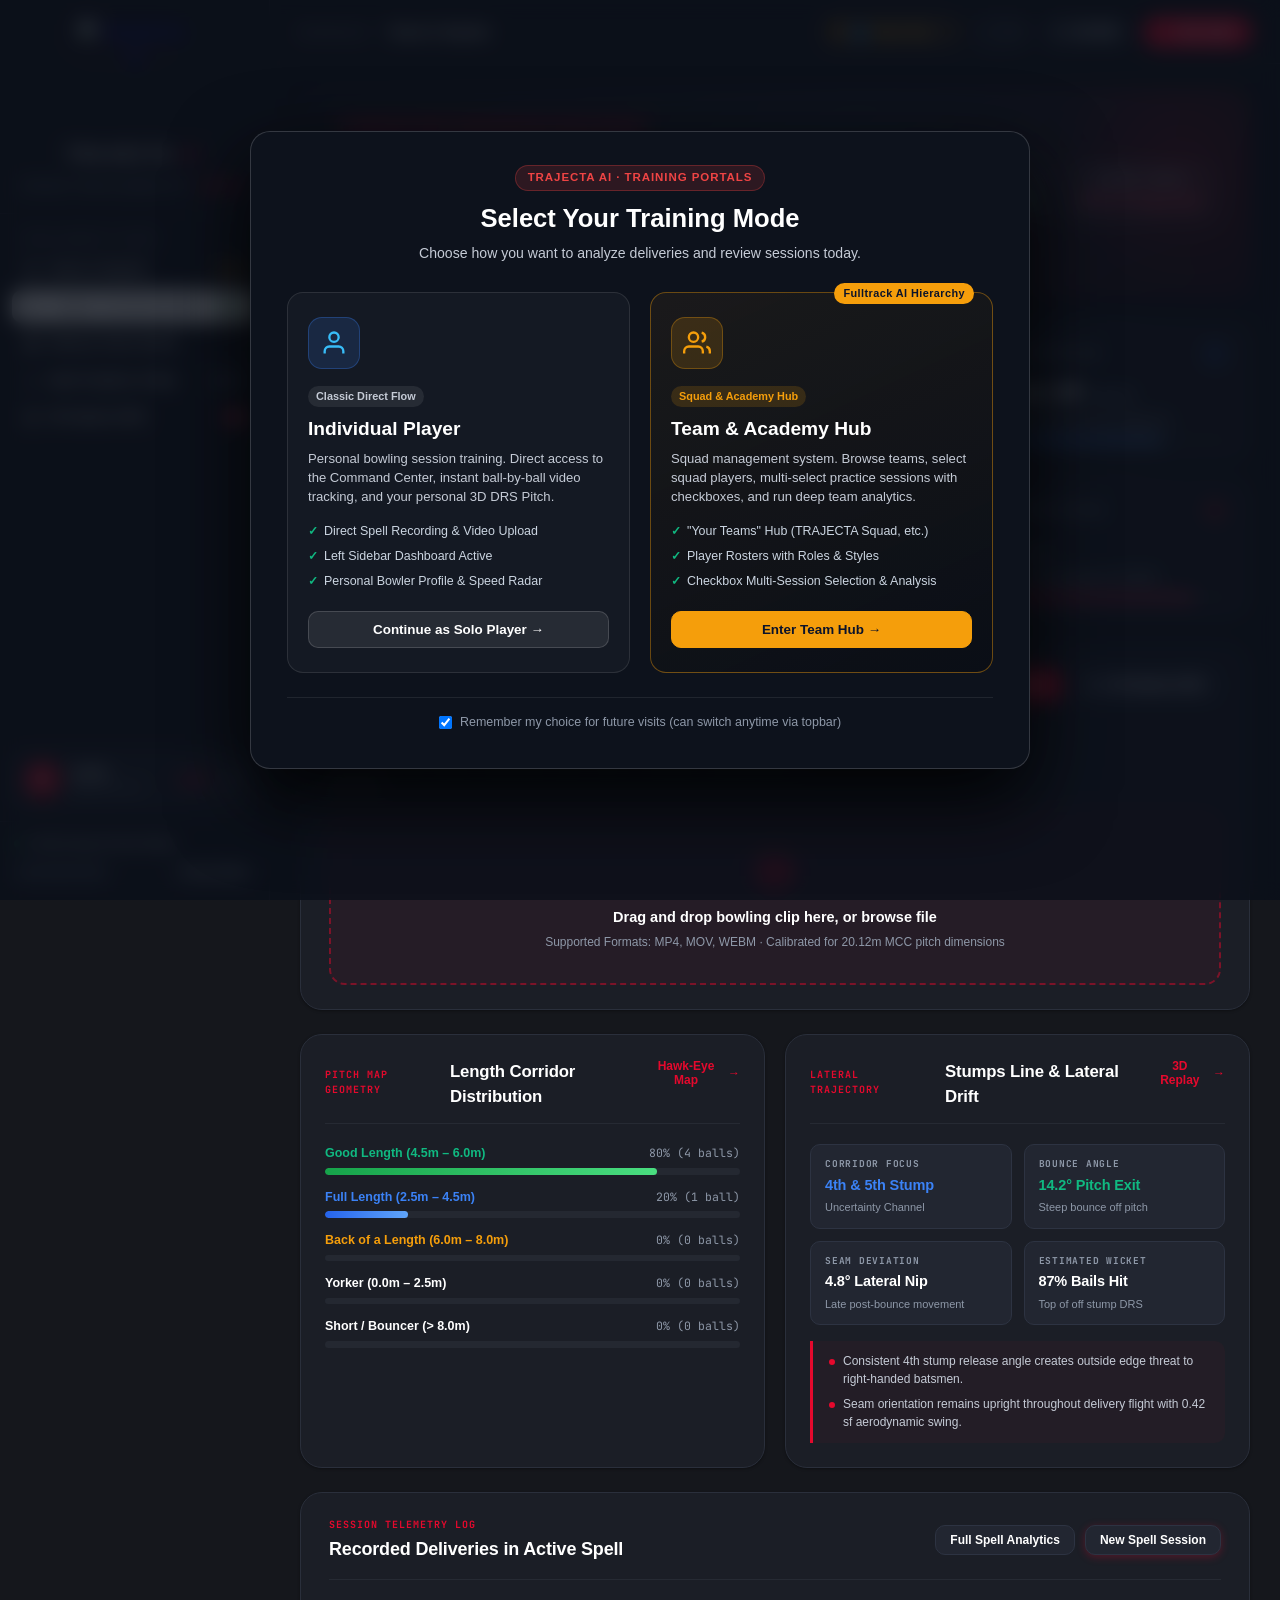
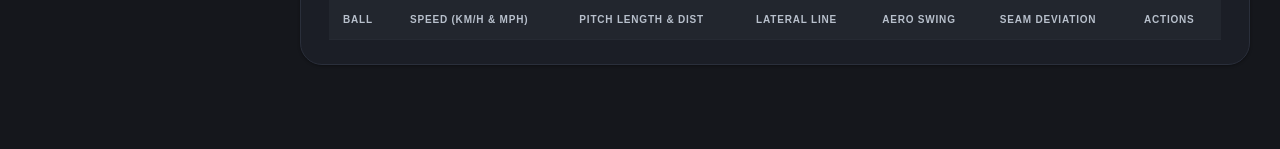
==== index.html @ e8df7d8d "fix(sync): synchronize frontend and backend with latest cric-frontend- release, restore full player " ====
<!DOCTYPE html>
<html lang="en">
<head>
  <meta charset="UTF-8">
  <meta name="viewport" content="width=device-width, initial-scale=1.0">
  <title>TRAJECTA AI | Cricket Bowling Analysis & Session Tracking</title>
  <link rel="icon" type="image/png" href="/favicon.png">
  <link rel="apple-touch-icon" href="/favicon.png">
  <link rel="preconnect" href="https://fonts.googleapis.com">
  <link rel="preconnect" href="https://fonts.gstatic.com" crossorigin>
  <link href="https://fonts.googleapis.com/css2?family=Outfit:wght@400;500;600;700;800&family=JetBrains+Mono:wght@400;500;600;700&display=swap" rel="stylesheet">
  <link rel="stylesheet" href="/styles.css">
  <!-- Three.js 3D Stadium DRS Engine -->
  <script src="https://cdnjs.cloudflare.com/ajax/libs/three.js/r128/three.min.js"></script>
  <script src="https://cdn.jsdelivr.net/npm/three@0.128.0/examples/js/controls/OrbitControls.js"></script>
  <script src="https://cdn.jsdelivr.net/npm/three@0.128.0/examples/js/loaders/GLTFLoader.js"></script>
</head>
<body class="dark-theme">

  <!-- ========================================================
       TRAJECTA.AI — AWWWARDS-CALIBER DASHBOARD APPLICATION SHELL
  ======================================================== -->
  <div class="dashboard-app-wrapper" id="dashboard-app">

    <!-- ========================================================
         LEFT DASHBOARD SIDEBAR NAVIGATION
    ======================================================== -->
    <aside class="dashboard-sidebar" id="dashboard-sidebar">
      
      <!-- Brand Header -->
      <div class="sidebar-brand-box">
        <a href="javascript:void(0)" onclick="switchDashboardView('overview')" class="sidebar-logo-link" title="TRAJECTA AI">
          <img src="/logo.png" alt="TRAJECTA AI" class="sidebar-brand-logo" />
          <span class="sidebar-brand-title">TRAJECTA<span class="brand-accent">.AI</span></span>
        </a>
        <div class="sidebar-brand-badge-row">
          <span class="sidebar-brand-tag">CRICKET INTELLIGENCE OS</span>
          <span class="sidebar-version-pill">v2.4 Pro</span>
        </div>
      </div>

      <!-- Main Navigation Menu -->
      <nav class="sidebar-nav-container">
        <div class="sidebar-group-label">INTELLIGENCE &amp; VISION</div>
        
        <div class="sidebar-rubber-nav-track" id="sidebar-rubber-nav-track">
          <div class="sidebar-rubber-thumb" id="sidebar-rubber-thumb"></div>
        
        <button type="button" class="sidebar-nav-item" data-view="teams-hub" onclick="switchDashboardView('teams-hub')">
          <span class="sidebar-nav-icon">
            <svg width="15" height="15" viewBox="0 0 24 24" fill="none" stroke="currentColor" stroke-width="2"><path d="M17 21v-2a4 4 0 0 0-4-4H5a4 4 0 0 0-4 4v2"/><circle cx="9" cy="7" r="4"/><path d="M23 21v-2a4 4 0 0 0-3-3.87"/><path d="M16 3.13a4 4 0 0 1 0 7.75"/></svg>
          </span>
          <span class="sidebar-nav-text">Teams &amp; Squads</span>
          <span class="sidebar-nav-pill pill-amber">Hub</span>
        </button>

        <button type="button" class="sidebar-nav-item active" data-view="overview" onclick="switchDashboardView('overview')">
          <span class="sidebar-nav-icon">
            <svg width="15" height="15" viewBox="0 0 24 24" fill="none" stroke="currentColor" stroke-width="2"><rect x="3" y="3" width="7" height="9" rx="1"/><rect x="14" y="3" width="7" height="5" rx="1"/><rect x="14" y="12" width="7" height="9" rx="1"/><rect x="3" y="16" width="7" height="5" rx="1"/></svg>
          </span>
          <span class="sidebar-nav-text">Insights Command Center</span>
          <span class="sidebar-nav-pill">Live</span>
        </button>

        <button type="button" class="sidebar-nav-item" data-view="delivery-studio" onclick="switchDashboardView('delivery-studio')">
          <span class="sidebar-nav-icon">
            <svg width="15" height="15" viewBox="0 0 24 24" fill="none" stroke="currentColor" stroke-width="2"><circle cx="12" cy="12" r="10"/><circle cx="12" cy="12" r="6"/><circle cx="12" cy="12" r="2"/></svg>
          </span>
          <span class="sidebar-nav-text">Delivery Vision Studio</span>
        </button>

        <button type="button" class="sidebar-nav-item" data-view="spell-insights" onclick="switchDashboardView('spell-insights')">
          <span class="sidebar-nav-icon">
            <svg width="15" height="15" viewBox="0 0 24 24" fill="none" stroke="currentColor" stroke-width="2"><line x1="18" y1="20" x2="18" y2="10"/><line x1="12" y1="20" x2="12" y2="4"/><line x1="6" y1="20" x2="6" y2="14"/></svg>
          </span>
          <span class="sidebar-nav-text">Spell Analytics &amp; Map</span>
          <span class="sidebar-nav-badge">5-Ball</span>
        </button>

        <button type="button" class="sidebar-nav-item" data-view="stadium-3d" onclick="openStadiumDRSModal()">
          <span class="sidebar-nav-icon">
            <svg width="15" height="15" viewBox="0 0 24 24" fill="none" stroke="currentColor" stroke-width="2"><path d="M21 16V8a2 2 0 0 0-1-1.73l-7-4a2 2 0 0 0-2 0l-7 4A2 2 0 0 0 3 8v8a2 2 0 0 0 1 1.73l7 4a2 2 0 0 0 2 0l7-4A2 2 0 0 0 21 16z"/><polyline points="3.27 6.96 12 12.01 20.73 6.96"/><line x1="12" y1="22.08" x2="12" y2="12"/></svg>
          </span>
          <span class="sidebar-nav-text">3D Stadium DRS</span>
          <span class="sidebar-nav-tag-hot">3D</span>
        </button>
        </div>
      </nav>

      <!-- Active Bowler Profile Card with Edit Option (Bottom of Sidebar) -->
      <div class="sidebar-bowler-card sidebar-bowler-card-bottom" onclick="onSidebarBowlerCardClick(event)" title="Active Bowler Spell · Click to open Delivery Vision Studio">
        <div class="sidebar-bowler-avatar" id="sidebar-bowler-avatar-container">
          <span id="sidebar-bowler-initials">SA</span>
          <img id="sidebar-bowler-img" class="sidebar-bowler-img hidden" src="" alt="Bowler" />
        </div>
        <div class="sidebar-bowler-meta">
          <span class="sidebar-bowler-name" id="sidebar-bowler-name">sandy</span>
          <span class="sidebar-bowler-style" id="sidebar-bowler-style">Right-arm Fast</span>
        </div>
        <div class="sidebar-bowler-right">
          <span class="sidebar-spell-badge" id="sidebar-spell-progress">8/3 b</span>
          <button type="button" class="sidebar-bowler-edit-btn" onclick="openEditBowlerModal(event)" title="Edit Bowler &amp; Spell Details" aria-label="Edit Bowler Profile">
            <svg width="12" height="12" viewBox="0 0 24 24" fill="none" stroke="currentColor" stroke-width="2.2" stroke-linecap="round" stroke-linejoin="round">
              <path d="M11 4H4a2 2 0 0 0-2 2v14a2 2 0 0 0 2 2h14a2 2 0 0 0 2-2v-7"></path>
              <path d="M18.5 2.5a2.121 2.121 0 0 1 3 3L12 15l-4 1 1-4 9.5-9.5z"></path>
            </svg>
          </button>
        </div>
      </div>

      <!-- Sidebar Footer -->
      <div class="sidebar-footer">
        <div class="sidebar-engine-status">
          <span class="engine-pulse-dot"></span>
          <span class="engine-label">YOLO11 Neural Vision Ready</span>
        </div>
        <div class="sidebar-footer-row">
          <span class="sidebar-mcc-tag">20.12m MCC Pitch</span>
          <button type="button" class="sidebar-theme-toggle" onclick="toggleAppTheme()" title="Toggle Light/Dark Theme">
            <span id="sidebar-theme-icon">Theme Mode</span>
          </button>
        </div>
      </div>
    </aside>

    <!-- Mobile Sidebar Backdrop -->
    <div class="sidebar-mobile-backdrop hidden" id="sidebar-mobile-backdrop" onclick="closeMobileSidebar()"></div>

    <!-- ========================================================
         MAIN DASHBOARD WORKSPACE AREA
    ======================================================== -->
    <div class="dashboard-main-area">

      <!-- Top Command Header Bar -->
      <header class="dashboard-topbar">
        <div class="topbar-left">
          <!-- Dynamic Cricket Logo for Team Portal (Full-Width Header) -->
          <a href="javascript:void(0)" onclick="switchDashboardView('teams-hub')" class="topbar-dynamic-logo-link" id="topbar-dynamic-logo-link" title="TRAJECTA AI Teams Portal">
            <img src="/static/images/trajecta_dynamic_logo_darkmode.png" alt="TRAJECTA.ai" class="topbar-dynamic-brand-img" id="topbar-dynamic-brand-img" />
          </a>

          <button type="button" class="topbar-menu-toggle" id="topbar-sidebar-toggle-btn" onclick="toggleMobileSidebar()" aria-label="Toggle Navigation">
            <span></span><span></span><span></span>
          </button>
          <div class="topbar-breadcrumb">
            <span class="breadcrumb-root" id="breadcrumb-root-label">Dashboard</span>
            <span class="breadcrumb-sep">/</span>
            <span class="breadcrumb-current" id="topbar-breadcrumb-title">Teams &amp; Squads</span>
          </div>
        </div>

        <div class="topbar-center">
          <!-- Hidden session select to preserve JS references without UI clutter -->
          <select id="session-select" class="hidden" style="display:none;" onchange="switchActiveSession(this.value)"></select>
        </div>

        <div class="topbar-right">
          <!-- Back to Team Hub button (shown when analyzing from teams mode) -->
          <button type="button" class="btn-back-to-team-hub hidden" id="btn-back-to-team-hub" onclick="switchDashboardView('teams-hub')" title="Return to Teams & Academy Hub">
            <svg width="13" height="13" viewBox="0 0 24 24" fill="none" stroke="currentColor" stroke-width="2.5"><line x1="19" y1="12" x2="5" y2="12"/><polyline points="12 19 5 12 12 5"/></svg>
            <span>Back to Teams Hub</span>
          </button>
          <!-- Workspace Portal Mode Switcher Pill -->
          <button type="button" class="btn-workspace-mode-switch" id="topbar-mode-btn" onclick="openModeSelectionModal()" title="Switch Workspace: Solo Player vs Team & Academy">
            <span class="mode-bullet" id="topbar-mode-dot"></span>
            <span id="topbar-mode-text">👥 Team Hub</span>
            <svg width="10" height="10" viewBox="0 0 24 24" fill="none" stroke="currentColor" stroke-width="2.5"><polyline points="6 9 12 15 18 9"/></svg>
          </button>

          <!-- Light / Dark Mode Toggle Pill -->
          <button type="button" class="theme-toggle-pill" id="theme-toggle-btn" onclick="toggleAppTheme()" aria-label="Toggle light or dark theme" title="Toggle Light/Dark Theme">
            <span class="theme-opt theme-opt-light" id="theme-icon-sun">
              <svg width="13" height="13" viewBox="0 0 24 24" fill="none" stroke="currentColor" stroke-width="2"><circle cx="12" cy="12" r="5"/><line x1="12" y1="1" x2="12" y2="3"/><line x1="12" y1="21" x2="12" y2="23"/><line x1="4.22" y1="4.22" x2="5.64" y2="5.64"/><line x1="18.36" y1="18.36" x2="19.78" y2="19.78"/><line x1="1" y1="12" x2="3" y2="12"/><line x1="21" y1="12" x2="23" y2="12"/><line x1="4.22" y1="19.78" x2="5.64" y2="18.36"/><line x1="18.36" y1="5.64" x2="19.78" y2="4.22"/></svg>
            </span>
            <span class="theme-opt theme-opt-dark" id="theme-icon-moon">
              <svg width="13" height="13" viewBox="0 0 24 24" fill="none" stroke="currentColor" stroke-width="2"><path d="M21 12.79A9 9 0 1 1 11.21 3 7 7 0 0 0 21 12.79z"/></svg>
            </span>
            <span class="theme-toggle-thumb"></span>
          </button>

          <button type="button" class="btn-topbar-stadium" onclick="openStadiumDRSModal()" title="View in 3D Narendra Modi Stadium DRS">
            <svg width="13" height="13" viewBox="0 0 24 24" fill="none" stroke="currentColor" stroke-width="2"><path d="M21 16V8a2 2 0 0 0-1-1.73l-7-4a2 2 0 0 0-2 0l-7 4A2 2 0 0 0 3 8v8a2 2 0 0 0 1 1.73l7 4a2 2 0 0 0 2 0l7-4A2 2 0 0 0 21 16z"/></svg>
            <span class="btn-text">3D DRS</span>
          </button>

          <button type="button" class="btn-topbar-new-spell" onclick="showNewSessionScreen()" title="Start New Bowling Spell">
            <svg width="12" height="12" viewBox="0 0 24 24" fill="none" stroke="currentColor" stroke-width="2.5"><line x1="12" y1="5" x2="12" y2="19"/><line x1="5" y1="12" x2="19" y2="12"/></svg>
            <span>New Spell</span>
          </button>
        </div>
      </header>

      <!-- Main Content Viewport -->
      <main class="dashboard-content-viewport">

        <!-- ========================================================
             FULLTRACK AI WORKFLOW VIEW 1: "YOUR TEAMS" HUB
        ======================================================== -->
        <!-- ========================================================
             TRAJECTA.AI TEAMS & SQUADS MANAGEMENT HUB (REDESIGNED)
        ======================================================== -->
        <section id="view-teams-hub" class="dashboard-view-panel hidden">
          <!-- 1. Hero Banner: Title & 4 Summary KPI Cards -->
          <div class="teams-mgmt-hero">
            <div class="tm-hero-left">
              <span class="tm-badge-overline">TEAM MANAGEMENT</span>
              <h1 class="tm-hero-title">Your Teams</h1>
              <p class="tm-hero-sub">Manage your cricket teams, squads, players and training sessions</p>
            </div>
            
            <!-- 4 Summary KPI Cards -->
            <div class="tm-summary-grid" id="tm-summary-grid">
              <div class="tm-summary-card">
                <div class="tm-icon-box icon-red">
                  <svg width="20" height="20" viewBox="0 0 24 24" fill="none" stroke="currentColor" stroke-width="2.2"><path d="M17 21v-2a4 4 0 0 0-4-4H5a4 4 0 0 0-4 4v2"/><circle cx="9" cy="7" r="4"/><path d="M23 21v-2a4 4 0 0 0-3-3.87"/><path d="M16 3.13a4 4 0 0 1 0 7.75"/></svg>
                </div>
                <div class="tm-sc-meta">
                  <span class="tm-sc-label">Total Teams</span>
                  <span class="tm-sc-val" id="summary-total-teams">4</span>
                  <span class="tm-sc-sub" id="summary-teams-sub">2 Active + 2 Archived</span>
                </div>
              </div>

              <div class="tm-summary-card">
                <div class="tm-icon-box icon-blue">
                  <svg width="20" height="20" viewBox="0 0 24 24" fill="none" stroke="currentColor" stroke-width="2.2"><path d="M20 21v-2a4 4 0 0 0-4-4H8a4 4 0 0 0-4 4v2"/><circle cx="12" cy="7" r="4"/></svg>
                </div>
                <div class="tm-sc-meta">
                  <span class="tm-sc-label">Total Players</span>
                  <span class="tm-sc-val" id="summary-total-players">68</span>
                  <span class="tm-sc-sub" id="summary-players-sub">Across all teams</span>
                </div>
              </div>

              <div class="tm-summary-card">
                <div class="tm-icon-box icon-green">
                  <svg width="20" height="20" viewBox="0 0 24 24" fill="none" stroke="currentColor" stroke-width="2.2"><rect x="3" y="3" width="7" height="7" rx="1.5"/><rect x="14" y="3" width="7" height="7" rx="1.5"/><rect x="14" y="14" width="7" height="7" rx="1.5"/><rect x="3" y="14" width="7" height="7" rx="1.5"/></svg>
                </div>
                <div class="tm-sc-meta">
                  <span class="tm-sc-label">Total Squads</span>
                  <span class="tm-sc-val" id="summary-total-squads">8</span>
                  <span class="tm-sc-sub" id="summary-squads-sub">Senior + Junior + Academy</span>
                </div>
              </div>

              <div class="tm-summary-card">
                <div class="tm-icon-box icon-purple">
                  <svg width="20" height="20" viewBox="0 0 24 24" fill="none" stroke="currentColor" stroke-width="2.2"><line x1="18" y1="20" x2="18" y2="10"/><line x1="12" y1="20" x2="12" y2="4"/><line x1="6" y1="20" x2="6" y2="14"/></svg>
                </div>
                <div class="tm-sc-meta">
                  <span class="tm-sc-label">Total Sessions</span>
                  <span class="tm-sc-val" id="summary-total-sessions">24</span>
                  <span class="tm-sc-sub" id="summary-sessions-sub">Last 30 days</span>
                </div>
              </div>
            </div>
          </div>

          <!-- 2. Team Management Toolbar -->
          <div class="teams-mgmt-toolbar">
            <div class="tm-toolbar-left">
              <!-- Search teams, squads or coaches -->
              <div class="tm-search-box">
                <svg width="15" height="15" viewBox="0 0 24 24" fill="none" stroke="currentColor" stroke-width="2.2"><circle cx="11" cy="11" r="8"/><line x1="21" y1="21" x2="16.65" y2="16.65"/></svg>
                <input type="text" id="tm-search-input" class="tm-search-input" placeholder="Search teams, squads or coaches..." oninput="onTmSearchInput(this.value)" />
                <button type="button" id="tm-search-clear" class="tm-search-clear hidden" onclick="clearTmSearch()" title="Clear search">&times;</button>
              </div>

              <!-- Filter Tabs: All Teams, Active, Archived -->
              <div class="tm-filter-tabs">
                <button type="button" class="tm-filter-pill active" id="filter-all-teams" onclick="setTmFilter('all')">
                  <svg width="13" height="13" viewBox="0 0 24 24" fill="none" stroke="currentColor" stroke-width="2"><rect x="3" y="3" width="7" height="7"/><rect x="14" y="3" width="7" height="7"/><rect x="14" y="14" width="7" height="7"/><rect x="3" y="14" width="7" height="7"/></svg>
                  <span>All Teams</span>
                  <span class="tm-pill-count" id="count-all-teams">(4)</span>
                </button>
                <button type="button" class="tm-filter-pill" id="filter-active-teams" onclick="setTmFilter('active')">
                  <span class="tm-dot-indicator"></span>
                  <span>Active</span>
                  <span class="tm-pill-count" id="count-active-teams">(2)</span>
                </button>
                <button type="button" class="tm-filter-pill" id="filter-archived-teams" onclick="setTmFilter('archived')">
                  <svg width="13" height="13" viewBox="0 0 24 24" fill="none" stroke="currentColor" stroke-width="2"><polyline points="21 8 21 21 3 21 3 8"/><rect x="1" y="3" width="22" height="5"/><line x1="10" y1="12" x2="14" y2="12"/></svg>
                  <span>Archived</span>
                  <span class="tm-pill-count" id="count-archived-teams">(2)</span>
                </button>
              </div>
            </div>

            <div class="tm-toolbar-right">
              <!-- Cricket Format Dropdown -->
              <div class="tm-select-wrap">
                <select id="tm-format-filter" class="tm-select" onchange="onTmFormatChange(this.value)">
                  <option value="all">All Formats</option>
                  <option value="T20">T20</option>
                  <option value="ODI">ODI</option>
                  <option value="Test">Test</option>
                  <option value="Practice">Practice</option>
                  <option value="Academy">Academy</option>
                </select>
                <svg class="tm-select-icon" width="11" height="11" viewBox="0 0 24 24" fill="none" stroke="currentColor" stroke-width="2.5"><polyline points="6 9 12 15 18 9"/></svg>
              </div>

              <!-- Sorting Dropdown -->
              <div class="tm-select-wrap">
                <select id="tm-sort-select" class="tm-select" onchange="onTmSortChange(this.value)">
                  <option value="updated">Recently Updated</option>
                  <option value="name-asc">Team Name A–Z</option>
                  <option value="name-desc">Team Name Z–A</option>
                  <option value="players">Most Players</option>
                  <option value="sessions">Most Sessions</option>
                  <option value="created">Recently Created</option>
                </select>
                <svg class="tm-select-icon" width="11" height="11" viewBox="0 0 24 24" fill="none" stroke="currentColor" stroke-width="2.5"><polyline points="6 9 12 15 18 9"/></svg>
              </div>

              <!-- Refresh Button -->
              <button type="button" class="tm-btn-refresh" id="tm-refresh-btn" onclick="refreshTmTeams()" title="Refresh Teams Data">
                <svg width="13" height="13" viewBox="0 0 24 24" fill="none" stroke="currentColor" stroke-width="2.2"><path d="M23 4v6h-6"/><path d="M1 20v-6h6"/><path d="M3.51 9a9 9 0 0 1 14.85-3.36L23 10M1 14l4.64 4.36A9 9 0 0 0 20.49 15"/></svg>
                <span>Refresh</span>
              </button>

              <!-- New Team CTA Button -->
              <button type="button" class="tm-btn-new-team" onclick="openNewTeamWizard()">
                <svg width="13" height="13" viewBox="0 0 24 24" fill="none" stroke="currentColor" stroke-width="2.5"><line x1="12" y1="5" x2="12" y2="19"/><line x1="5" y1="12" x2="19" y2="12"/></svg>
                <span>New Team</span>
              </button>
            </div>
          </div>

          <!-- 3. Teams Cards Grid (3 Columns) -->
          <div class="tm-teams-grid" id="teams-roster-grid">
            <!-- Dynamically populated team cards + "+ Create a New Team" dashed card -->
          </div>
        </section>

        <!-- ========================================================
             FULLTRACK AI WORKFLOW VIEW 2: TEAM DETAILS / PLAYER ROSTER
        ======================================================== -->
        <!-- ========================================================
             TRAJECTA.AI VIEW 2: TEAM DETAILS & PLAYER ROSTER (REDESIGNED)
        ======================================================== -->
        <section id="view-player-roster" class="dashboard-view-panel hidden">
          <!-- 1. Compact Team Information Header Card -->
          <div class="roster-team-header-card">
            <div class="rth-left">
              <button type="button" class="btn-roster-back" onclick="switchDashboardView('teams-hub')" title="Back to Teams Hub">
                <svg width="18" height="18" viewBox="0 0 24 24" fill="none" stroke="currentColor" stroke-width="2.5"><line x1="19" y1="12" x2="5" y2="12"/><polyline points="12 19 5 12 12 5"/></svg>
              </button>
              
              <div class="rth-emblem-box">
                <img id="roster-view-team-logo" src="/static/images/coastal_warriors_tiger.jpg" alt="Team Crest" onerror="this.onerror=null;this.src='/static/images/logo.png';" />
              </div>

              <div class="rth-info">
                <div class="rth-title-row">
                  <h1 class="rth-team-name" id="roster-view-team-name">Coastal Warriors</h1>
                  <span class="rth-status-pill pill-active" id="roster-view-team-status">Active</span>
                </div>
                <div class="rth-meta-row">
                  <span class="rth-meta-category" id="roster-view-team-category">Senior Men's Team</span>
                  <span class="rth-divider">•</span>
                  <span class="rth-meta-location" id="roster-view-team-location">Kakinada, AP</span>
                  <span class="rth-divider">•</span>
                  <div class="rth-formats-wrap" id="roster-view-team-formats">
                    <span class="rth-format-pill">T20</span>
                    <span class="rth-format-pill">ODI</span>
                    <span class="rth-format-pill">Practice</span>
                  </div>
                </div>
              </div>
            </div>

            <div class="rth-right">
              <!-- 4 Compact Summary KPI Stat Cards -->
              <div class="rth-kpi-grid">
                <div class="rth-kpi-card">
                  <div class="rth-kpi-icon icon-red">
                    <svg width="16" height="16" viewBox="0 0 24 24" fill="none" stroke="currentColor" stroke-width="2.2"><path d="M20 21v-2a4 4 0 0 0-4-4H8a4 4 0 0 0-4 4v2"/><circle cx="12" cy="7" r="4"/></svg>
                  </div>
                  <div class="rth-kpi-meta">
                    <span class="rth-kpi-val" id="rth-kpi-total-players">18</span>
                    <span class="rth-kpi-lbl">Players</span>
                  </div>
                </div>

                <div class="rth-kpi-card">
                  <div class="rth-kpi-icon icon-blue">
                    <svg width="16" height="16" viewBox="0 0 24 24" fill="none" stroke="currentColor" stroke-width="2.2"><path d="M17 21v-2a4 4 0 0 0-4-4H5a4 4 0 0 0-4 4v2"/><circle cx="9" cy="7" r="4"/><path d="M23 21v-2a4 4 0 0 0-3-3.87"/><path d="M16 3.13a4 4 0 0 1 0 7.75"/></svg>
                  </div>
                  <div class="rth-kpi-meta">
                    <span class="rth-kpi-val" id="rth-kpi-total-squads">3</span>
                    <span class="rth-kpi-lbl">Squads</span>
                  </div>
                </div>

                <div class="rth-kpi-card">
                  <div class="rth-kpi-icon icon-orange">
                    <svg width="16" height="16" viewBox="0 0 24 24" fill="currentColor"><rect x="3" y="10" width="4" height="10" rx="1"/><rect x="10" y="5" width="4" height="15" rx="1"/><rect x="17" y="2" width="4" height="18" rx="1"/></svg>
                  </div>
                  <div class="rth-kpi-meta">
                    <span class="rth-kpi-val" id="rth-kpi-total-sessions">12</span>
                    <span class="rth-kpi-lbl">Sessions</span>
                  </div>
                </div>

                <div class="rth-kpi-card">
                  <div class="rth-kpi-icon icon-green">
                    <svg width="22" height="22" viewBox="0 0 36 36" class="rth-donut-svg">
                      <path class="circle-bg" d="M18 2.0845 a 15.9155 15.9155 0 0 1 0 31.831 a 15.9155 15.9155 0 0 1 0 -31.831" fill="none" stroke="#24262F" stroke-width="3.8"/>
                      <path class="circle" id="rth-donut-circle" stroke-dasharray="86, 100" d="M18 2.0845 a 15.9155 15.9155 0 0 1 0 31.831 a 15.9155 15.9155 0 0 1 0 -31.831" fill="none" stroke="#00C58A" stroke-width="3.8" stroke-linecap="round"/>
                    </svg>
                  </div>
                  <div class="rth-kpi-meta">
                    <span class="rth-kpi-val" id="rth-kpi-active-pct">86%</span>
                    <span class="rth-kpi-lbl">Active Players</span>
                  </div>
                </div>
              </div>

              <!-- 3D Stadium DRS Button -->
              <button type="button" class="btn-rth-settings" onclick="openStadiumDRSModal()" title="View Team in 3D Narendra Modi Stadium DRS">
                <svg width="15" height="15" viewBox="0 0 24 24" fill="none" stroke="currentColor" stroke-width="2"><path d="M21 16V8a2 2 0 0 0-1-1.73l-7-4a2 2 0 0 0-2 0l-7 4A2 2 0 0 0 3 8v8a2 2 0 0 0 1 1.73l7 4a2 2 0 0 0 2 0l7-4A2 2 0 0 0 21 16z"/></svg>
                <span>3D Stadium DRS</span>
              </button>

              <!-- Team Settings Button -->
              <button type="button" class="btn-rth-settings" onclick="openTeamSettingsModal()" title="Team Settings">
                <svg width="15" height="15" viewBox="0 0 24 24" fill="none" stroke="currentColor" stroke-width="2"><circle cx="12" cy="12" r="3"/><path d="M19.4 15a1.65 1.65 0 0 0 .33 1.82l.06.06a2 2 0 0 1 0 2.83 2 2 0 0 1-2.83 0l-.06-.06a1.65 1.65 0 0 0-1.82-.33 1.65 1.65 0 0 0-1 1.51V21a2 2 0 0 1-2 2 2 2 0 0 1-2-2v-.09A1.65 1.65 0 0 0 9 19.4a1.65 1.65 0 0 0-1.82.33l-.06.06a2 2 0 0 1-2.83 0 2 2 0 0 1 0-2.83l.06-.06a1.65 1.65 0 0 0 .33-1.82 1.65 1.65 0 0 0-1.51-1H3a2 2 0 0 1-2-2 2 2 0 0 1 2-2h.09A1.65 1.65 0 0 0 4.6 9a1.65 1.65 0 0 0-.33-1.82l-.06-.06a2 2 0 0 1 0-2.83 2 2 0 0 1 2.83 0l.06.06a1.65 1.65 0 0 0 1.82.33H9a1.65 1.65 0 0 0 1-1.51V3a2 2 0 0 1 2-2 2 2 0 0 1 2 2v.09a1.65 1.65 0 0 0 1 1.51 1.65 1.65 0 0 0 1.82-.33l.06-.06a2 2 0 0 1 2.83 0 2 2 0 0 1 0 2.83l-.06.06a1.65 1.65 0 0 0-.33 1.82V9a1.65 1.65 0 0 0 1.51 1H21a2 2 0 0 1 2 2 2 2 0 0 1-2 2h-.09a1.65 1.65 0 0 0-1.51 1z"/></svg>
                <span>Team Settings</span>
              </button>
            </div>
          </div>

          <!-- 2. Internal Horizontal Navigation Tabs -->
          <div class="roster-nav-tabs-bar">
            <button class="rnt-tab active" id="tab-btn-players" onclick="switchRosterInternalTab('players')">
              <svg width="15" height="15" viewBox="0 0 24 24" fill="none" stroke="currentColor" stroke-width="2"><path d="M20 21v-2a4 4 0 0 0-4-4H8a4 4 0 0 0-4 4v2"/><circle cx="12" cy="7" r="4"/></svg>
              <span>Players (<span id="rnt-players-count">18</span>)</span>
            </button>
            <button class="rnt-tab" id="tab-btn-squads" onclick="switchRosterInternalTab('squads')">
              <svg width="15" height="15" viewBox="0 0 24 24" fill="none" stroke="currentColor" stroke-width="2"><path d="M17 21v-2a4 4 0 0 0-4-4H5a4 4 0 0 0-4 4v2"/><circle cx="9" cy="7" r="4"/><path d="M23 21v-2a4 4 0 0 0-3-3.87"/><path d="M16 3.13a4 4 0 0 1 0 7.75"/></svg>
              <span>Squads (<span id="rnt-squads-count">3</span>)</span>
            </button>
            <button class="rnt-tab" id="tab-btn-sessions" onclick="switchRosterInternalTab('sessions')">
              <svg width="15" height="15" viewBox="0 0 24 24" fill="currentColor"><rect x="3" y="10" width="4" height="10" rx="1"/><rect x="10" y="5" width="4" height="15" rx="1"/><rect x="17" y="2" width="4" height="18" rx="1"/></svg>
              <span>Sessions (<span id="rnt-sessions-count">12</span>)</span>
            </button>
            <button class="rnt-tab" id="tab-btn-analytics" onclick="switchRosterInternalTab('analytics')">
              <svg width="15" height="15" viewBox="0 0 24 24" fill="none" stroke="currentColor" stroke-width="2"><line x1="18" y1="20" x2="18" y2="10"/><line x1="12" y1="20" x2="12" y2="4"/><line x1="6" y1="20" x2="6" y2="14"/></svg>
              <span>Team Analytics</span>
            </button>
            <button class="rnt-tab" id="tab-btn-comparison" onclick="switchRosterInternalTab('comparison')">
              <svg width="15" height="15" viewBox="0 0 24 24" fill="none" stroke="currentColor" stroke-width="2"><line x1="4" y1="21" x2="4" y2="14"/><line x1="4" y1="10" x2="4" y2="3"/><line x1="12" y1="21" x2="12" y2="12"/><line x1="12" y1="8" x2="12" y2="3"/><line x1="20" y1="21" x2="20" y2="16"/><line x1="20" y1="12" x2="20" y2="3"/><line x1="1" y1="14" x2="7" y2="14"/><line x1="9" y1="8" x2="15" y2="8"/><line x1="17" y1="16" x2="23" y2="16"/></svg>
              <span>Player Comparison</span>
            </button>
            <button class="rnt-tab" id="tab-btn-reports" onclick="switchRosterInternalTab('reports')">
              <svg width="15" height="15" viewBox="0 0 24 24" fill="none" stroke="currentColor" stroke-width="2"><path d="M14 2H6a2 2 0 0 0-2 2v16a2 2 0 0 0 2 2h12a2 2 0 0 0 2-2V8z"/><polyline points="14 2 14 8 20 8"/><line x1="16" y1="13" x2="8" y2="13"/><line x1="16" y1="17" x2="8" y2="17"/><polyline points="10 9 9 9 8 9"/></svg>
              <span>Reports</span>
            </button>
          </div>

          <!-- 3. Tab Body 1: Players Management -->
          <div class="roster-tab-view" id="roster-tab-players">
            <!-- Complete Player Management Toolbar -->
            <div class="roster-toolbar">
              <div class="rt-search-box">
                <svg width="15" height="15" viewBox="0 0 24 24" fill="none" stroke="currentColor" stroke-width="2"><circle cx="11" cy="11" r="8"/><line x1="21" y1="21" x2="16.65" y2="16.65"/></svg>
                <input type="text" id="roster-search-field" placeholder="Search players by name, role, or initials..." oninput="onRosterSearchInput(this.value)" />
                <button type="button" class="rt-search-clear hidden" id="roster-search-clear" onclick="clearRosterSearch()">&times;</button>
              </div>

              <div class="rt-filters-row">
                <!-- Status Pill Dropdown (Red highlight matching screenshot) -->
                <div class="rt-custom-dropdown" id="dropdown-status-wrap">
                  <button type="button" class="rt-filter-pill-btn active-pill" id="btn-status-filter-toggle" onclick="toggleStatusDropdownMenu()">
                    <span id="label-status-filter">All Players (<span id="count-status-filter">18</span>)</span>
                    <svg width="10" height="10" viewBox="0 0 24 24" fill="none" stroke="currentColor" stroke-width="2.5"><polyline points="6 9 12 15 18 9"/></svg>
                  </button>
                  <div class="rt-dropdown-menu hidden" id="menu-status-options">
                    <button type="button" onclick="selectStatusFilter('all')">All Players (<span id="dd-count-all">18</span>)</button>
                    <button type="button" onclick="selectStatusFilter('active')">Active Players (<span id="dd-count-active">16</span>)</button>
                    <button type="button" onclick="selectStatusFilter('inactive')">Inactive Players (<span id="dd-count-inactive">2</span>)</button>
                  </div>
                </div>

                <!-- Role Filter -->
                <select class="rt-select-control" id="roster-filter-role" onchange="onRosterFilterChange()">
                  <option value="all">All Roles</option>
                  <option value="Bowler">Bowler</option>
                  <option value="Batter">Batter</option>
                  <option value="All-rounder">All-rounder</option>
                  <option value="Wicketkeeper">Wicketkeeper</option>
                </select>

                <!-- Squad Filter -->
                <select class="rt-select-control" id="roster-filter-squad" onchange="onRosterFilterChange()">
                  <option value="all">All Squads</option>
                </select>

                <!-- Format Filter -->
                <select class="rt-select-control" id="roster-filter-format" onchange="onRosterFilterChange()">
                  <option value="all">All Formats</option>
                  <option value="T20">T20</option>
                  <option value="ODI">ODI</option>
                  <option value="Practice">Practice</option>
                </select>

                <!-- Status Filter -->
                <select class="rt-select-control" id="roster-filter-status" onchange="onRosterFilterChange()">
                  <option value="all">Status</option>
                  <option value="Active">Active</option>
                  <option value="Inactive">Inactive</option>
                </select>

                <!-- Sort Filter -->
                <select class="rt-select-control" id="roster-filter-sort" onchange="onRosterFilterChange()">
                  <option value="name_asc">Sort: Name A–Z</option>
                  <option value="name_desc">Sort: Name Z–A</option>
                  <option value="recent">Recently Added</option>
                  <option value="jersey">Jersey Number</option>
                  <option value="spells">Most Spells</option>
                </select>
              </div>

              <div class="rt-actions-row">
                <button type="button" class="btn-rt-refresh" id="btn-roster-refresh" onclick="refreshRosterData()" title="Refresh Roster">
                  <svg width="13" height="13" viewBox="0 0 24 24" fill="none" stroke="currentColor" stroke-width="2.2"><path d="M23 4v6h-6"/><path d="M1 20v-6h6"/><path d="M3.51 9a9 9 0 0 1 14.85-3.36L23 10M1 14l4.64 4.36A9 9 0 0 0 20.49 15"/></svg>
                  <span>Refresh</span>
                </button>

                <button type="button" class="btn-rt-add-player" onclick="openAddPlayerModal()" title="Add New or Existing Player">
                  <svg width="14" height="14" viewBox="0 0 24 24" fill="none" stroke="currentColor" stroke-width="2.5"><line x1="12" y1="5" x2="12" y2="19"/><line x1="5" y1="12" x2="19" y2="12"/></svg>
                  <span>Add Player</span>
                </button>
              </div>
            </div>

            <!-- Dynamic Player Cards Grid -->
            <div class="roster-players-grid" id="players-roster-grid">
              <!-- Rendered via renderPlayersGrid() -->
            </div>
          </div>

          <!-- 4. Tab Body 2: Squads Management (Tab 2) -->
          <div class="roster-tab-view hidden" id="roster-tab-squads">
            <div class="squads-mgmt-header">
              <div class="smh-left">
                <h3 class="smh-title">Team Squads</h3>
                <p class="smh-sub">Organize your players into tactical squads, pace batteries, and matchday units</p>
              </div>
              <button type="button" class="btn-rt-add-player" onclick="openCreateSquadModal()">
                <svg width="14" height="14" viewBox="0 0 24 24" fill="none" stroke="currentColor" stroke-width="2.5"><line x1="12" y1="5" x2="12" y2="19"/><line x1="5" y1="12" x2="19" y2="12"/></svg>
                <span>Create Squad</span>
              </button>
            </div>
            <div class="squads-list-grid" id="squads-list-grid">
              <!-- Rendered via renderSquadsGrid() -->
            </div>
          </div>

          <!-- 5. Tab Body 3: Sessions Placeholder / Integration -->
          <div class="roster-tab-view hidden" id="roster-tab-sessions">
            <div class="roster-tab-placeholder">
              <div class="rtp-icon icon-orange">
                <svg width="28" height="28" viewBox="0 0 24 24" fill="currentColor"><rect x="3" y="10" width="4" height="10" rx="1"/><rect x="10" y="5" width="4" height="15" rx="1"/><rect x="17" y="2" width="4" height="18" rx="1"/></svg>
              </div>
              <h3 class="rtp-title">Team Training Sessions</h3>
              <p class="rtp-sub">Select any individual player card to view their recorded delivery sessions and start multi-session DRS analysis.</p>
              <button type="button" class="btn-primary" onclick="switchRosterInternalTab('players')">View Players Roster</button>
            </div>
          </div>

          <!-- 6. Tab Body 4: Team Analytics Route -->
          <div class="roster-tab-view hidden" id="roster-tab-analytics">
            <div class="roster-tab-placeholder">
              <div class="rtp-icon icon-blue">
                <svg width="28" height="28" viewBox="0 0 24 24" fill="none" stroke="currentColor" stroke-width="2"><line x1="18" y1="20" x2="18" y2="10"/><line x1="12" y1="20" x2="12" y2="4"/><line x1="6" y1="20" x2="6" y2="14"/></svg>
              </div>
              <h3 class="rtp-title">Team Analytics Dashboard</h3>
              <p class="rtp-sub">Comprehensive multi-ball pitch maps, beehive release points, and bowling variation charts.</p>
              <button type="button" class="btn-primary" onclick="switchDashboardView('team-analysis')">Open Team Performance Analytics →</button>
            </div>
          </div>

          <!-- 7. Tab Body 5: Player Comparison Placeholder -->
          <div class="roster-tab-view hidden" id="roster-tab-comparison">
            <div class="roster-tab-placeholder">
              <div class="rtp-icon icon-purple">
                <svg width="28" height="28" viewBox="0 0 24 24" fill="none" stroke="currentColor" stroke-width="2"><line x1="4" y1="21" x2="4" y2="14"/><line x1="4" y1="10" x2="4" y2="3"/><line x1="12" y1="21" x2="12" y2="12"/><line x1="12" y1="8" x2="12" y2="3"/><line x1="20" y1="21" x2="20" y2="16"/><line x1="20" y1="12" x2="20" y2="3"/><line x1="1" y1="14" x2="7" y2="14"/><line x1="9" y1="8" x2="15" y2="8"/><line x1="17" y1="16" x2="23" y2="16"/></svg>
              </div>
              <h3 class="rtp-title">Player Performance Comparison</h3>
              <p class="rtp-sub">Head-to-head release trajectories, speed release consistency, and delivery clustering comparison.</p>
              <span class="rtp-badge">Coming in Next Phase</span>
            </div>
          </div>

          <!-- 8. Tab Body 6: Reports Placeholder -->
          <div class="roster-tab-view hidden" id="roster-tab-reports">
            <div class="roster-tab-placeholder">
              <div class="rtp-icon icon-green">
                <svg width="28" height="28" viewBox="0 0 24 24" fill="none" stroke="currentColor" stroke-width="2"><path d="M14 2H6a2 2 0 0 0-2 2v16a2 2 0 0 0 2 2h12a2 2 0 0 0 2-2V8z"/><polyline points="14 2 14 8 20 8"/><line x1="16" y1="13" x2="8" y2="13"/><line x1="16" y1="17" x2="8" y2="17"/></svg>
              </div>
              <h3 class="rtp-title">Team Roster & Match Reports</h3>
              <p class="rtp-sub">Downloadable squad sheets, technical bowling audits, and session trajectory summaries.</p>
              <button type="button" class="btn-primary" onclick="exportTeamRosterCSV()">Export Roster (CSV)</button>
            </div>
          </div>
        </section>

        <!-- =====================================        <!-- ========================================================
             FULLTRACK AI WORKFLOW VIEW 3: SESSION LIBRARY & SELECTION CENTER
        ======================================================== -->
        <section id="view-player-sessions" class="dashboard-view-panel hidden session-library-panel">
          
          <!-- 1. COMPACT PLAYER INFORMATION HEADER CARD -->
          <div class="ps-player-header-card">
            <div class="psh-left-group">
              <button type="button" class="btn-psh-back" onclick="switchDashboardView('player-roster')" title="Back to Players Roster">
                <svg width="18" height="18" viewBox="0 0 24 24" fill="none" stroke="currentColor" stroke-width="2.5"><line x1="19" y1="12" x2="5" y2="12"/><polyline points="12 19 5 12 12 5"/></svg>
              </button>

              <div class="psh-avatar-wrap">
                <div class="psh-avatar-monogram" id="psh-player-avatar">SS</div>
              </div>

              <div class="psh-info-col">
                <div class="psh-name-row">
                  <h2 class="psh-player-name" id="psh-player-name">SS</h2>
                  <span class="psh-squad-badge" id="psh-squad-badge">TRAJECTA Squad</span>
                </div>
                <div class="psh-style-meta" id="psh-player-meta">Fast Bowler &bull; Right Hand Bat &bull; Right-arm Fast</div>
              </div>
            </div>

            <div class="psh-kpi-grid">
              <div class="psh-kpi-card" id="psh-kpi-total-box">
                <div class="psh-kpi-num" id="psh-kpi-total-sessions">09</div>
                <div class="psh-kpi-lbl">Total Sessions</div>
              </div>
              <div class="psh-kpi-card" id="psh-kpi-delivs-box">
                <div class="psh-kpi-num" id="psh-kpi-total-delivs">18</div>
                <div class="psh-kpi-lbl">Total Deliveries</div>
              </div>
              <div class="psh-kpi-card" id="psh-kpi-video-box">
                <div class="psh-kpi-num psh-kpi-video">
                  <span id="psh-kpi-with-video">08</span>
                  <svg width="18" height="18" viewBox="0 0 24 24" fill="currentColor" class="psh-kpi-icon-video"><path d="M17 10.5V7c0-.55-.45-1-1-1H4c-.55 0-1 .45-1 1v10c0 .55.45 1 1 1h12c.55 0 1-.45 1-1v-3.5l4 4v-11l-4 4z"/></svg>
                </div>
                <div class="psh-kpi-lbl">With Video</div>
              </div>
              <div class="psh-kpi-card psh-kpi-incomplete-card" id="psh-kpi-incomplete-box">
                <div class="psh-kpi-num psh-kpi-incomplete">
                  <span id="psh-kpi-incomplete">01</span>
                  <svg width="18" height="18" viewBox="0 0 24 24" fill="none" stroke="currentColor" stroke-width="2.2" class="psh-kpi-icon-incomplete"><path d="M10.29 3.86L1.82 18a2 2 0 0 0 1.71 3h16.94a2 2 0 0 0 1.71-3L13.71 3.86a2 2 0 0 0-3.42 0z"/><line x1="12" y1="9" x2="12" y2="13"/><line x1="12" y1="17" x2="12.01" y2="17"/></svg>
                </div>
                <div class="psh-kpi-lbl">Incomplete</div>
              </div>

              <button type="button" class="btn-psh-drs" onclick="openStadiumDRSModal()" title="Open 3D Stadium DRS Environment">
                <svg width="15" height="15" viewBox="0 0 24 24" fill="none" stroke="currentColor" stroke-width="2"><circle cx="12" cy="12" r="10"/><polygon points="10 8 16 12 10 16 10 8"/></svg>
                <span>3D Stadium DRS</span>
              </button>

              <button type="button" class="btn-psh-upload" onclick="document.getElementById('file-input')?.click()" title="Upload Delivery Video">
                <svg width="15" height="15" viewBox="0 0 24 24" fill="none" stroke="currentColor" stroke-width="2"><path d="M21 15v4a2 2 0 0 1-2 2H5a2 2 0 0 1-2-2v-4"/><polyline points="17 8 12 3 7 8"/><line x1="12" y1="3" x2="12" y2="15"/></svg>
                <span>+ Upload Video</span>
              </button>

              <button type="button" class="btn-psh-profile" onclick="openPlayerProfileFromSessions()" title="View Player Profile">
                <svg width="15" height="15" viewBox="0 0 24 24" fill="none" stroke="currentColor" stroke-width="2"><path d="M20 21v-2a4 4 0 0 0-4-4H8a4 4 0 0 0-4 4v2"/><circle cx="12" cy="7" r="4"/></svg>
                <span>View Player Profile</span>
              </button>
            </div>
          </div>

          <!-- 2. SESSION SEARCH & FILTER TOOLBAR -->
          <div class="ps-toolbar">
            <!-- Search Input -->
            <div class="ps-search-wrap">
              <svg width="15" height="15" viewBox="0 0 24 24" fill="none" stroke="currentColor" stroke-width="2.2" class="ps-search-icon"><circle cx="11" cy="11" r="8"/><line x1="21" y1="21" x2="16.65" y2="16.65"/></svg>
              <input type="text" id="ps-search-input" class="ps-search-input" placeholder="Search sessions by name, date, or notes..." oninput="onSessionSearchInput(this.value)" />
              <button type="button" id="btn-ps-clear-search" class="ps-clear-search-btn hidden" onclick="clearSessionSearch()" title="Clear search">&times;</button>
            </div>

            <!-- Date Range Filter -->
            <div class="ps-filter-control">
              <svg width="14" height="14" viewBox="0 0 24 24" fill="none" stroke="currentColor" stroke-width="2"><rect x="3" y="4" width="18" height="18" rx="2" ry="2"/><line x1="16" y1="2" x2="16" y2="6"/><line x1="8" y1="2" x2="8" y2="6"/><line x1="3" y1="10" x2="21" y2="10"/></svg>
              <div class="ps-filter-select-col">
                <span class="ps-filter-label">Date Range</span>
                <select id="ps-filter-date" class="ps-select-inline" onchange="onSessionFilterChange()">
                  <option value="all" selected>All Time</option>
                  <option value="today">Today</option>
                  <option value="7days">Last 7 Days</option>
                  <option value="30days">Last 30 Days</option>
                  <option value="90days">Last 90 Days</option>
                  <option value="custom">Custom Range...</option>
                </select>
              </div>
            </div>

            <!-- Session Type Filter -->
            <div class="ps-filter-control">
              <svg width="14" height="14" viewBox="0 0 24 24" fill="none" stroke="currentColor" stroke-width="2"><circle cx="12" cy="12" r="10"/><path d="M12 2a14.5 14.5 0 0 0 0 20 14.5 14.5 0 0 0 0-20"/><path d="M2 12h20"/></svg>
              <div class="ps-filter-select-col">
                <span class="ps-filter-label">Session Type</span>
                <select id="ps-filter-type" class="ps-select-inline" onchange="onSessionFilterChange()">
                  <option value="all" selected>All Types</option>
                  <option value="Net Practice">Net Practice</option>
                  <option value="Practice">Practice</option>
                  <option value="Match">Match</option>
                  <option value="Training">Training</option>
                </select>
              </div>
            </div>

            <!-- Recording Status Filter -->
            <div class="ps-filter-control">
              <svg width="14" height="14" viewBox="0 0 24 24" fill="none" stroke="currentColor" stroke-width="2"><circle cx="12" cy="12" r="10"/><circle cx="12" cy="12" r="6"/><circle cx="12" cy="12" r="2"/></svg>
              <div class="ps-filter-select-col">
                <span class="ps-filter-label">Recording Status</span>
                <select id="ps-filter-status" class="ps-select-inline" onchange="onSessionFilterChange()">
                  <option value="all" selected>All Status</option>
                  <option value="Completed">Completed</option>
                  <option value="Incomplete">Incomplete</option>
                  <option value="Processing">Processing</option>
                  <option value="Failed">Failed / Error</option>
                </select>
              </div>
            </div>

            <!-- Video Status Filter -->
            <div class="ps-filter-control">
              <svg width="14" height="14" viewBox="0 0 24 24" fill="none" stroke="currentColor" stroke-width="2"><path d="M23 7l-7 5 7 5V7z"/><rect x="1" y="5" width="15" height="14" rx="2" ry="2"/></svg>
              <div class="ps-filter-select-col">
                <span class="ps-filter-label">Video Status</span>
                <select id="ps-filter-video" class="ps-select-inline" onchange="onSessionFilterChange()">
                  <option value="all" selected>All Videos</option>
                  <option value="available">Video Available</option>
                  <option value="none">No Video</option>
                  <option value="processing">Processing</option>
                  <option value="error">Video Unavailable</option>
                </select>
              </div>
            </div>

            <!-- Sort By -->
            <div class="ps-filter-control">
              <svg width="14" height="14" viewBox="0 0 24 24" fill="none" stroke="currentColor" stroke-width="2"><path d="M7 15l5 5 5-5"/><path d="M7 9l5-5 5 5"/></svg>
              <div class="ps-filter-select-col">
                <span class="ps-filter-label">Sort By</span>
                <select id="ps-filter-sort" class="ps-select-inline" onchange="onSessionFilterChange()">
                  <option value="newest" selected>Newest First</option>
                  <option value="oldest">Oldest First</option>
                  <option value="name-asc">Session Name A–Z</option>
                  <option value="name-desc">Session Name Z–A</option>
                  <option value="delivs-desc">Most Deliveries</option>
                  <option value="delivs-asc">Least Deliveries</option>
                  <option value="recent">Recently Updated</option>
                </select>
              </div>
            </div>

            <!-- Clear Filters Button -->
            <button type="button" class="btn-ps-clear" onclick="resetAllSessionFilters()" title="Reset all filters">
              <svg width="13" height="13" viewBox="0 0 24 24" fill="none" stroke="currentColor" stroke-width="2.2"><path d="M3 12a9 9 0 1 0 9-9 9.75 9.75 0 0 0-6.74 2.74L3 8"/><path d="M3 3v5h5"/></svg>
              <span>Clear Filters</span>
            </button>
          </div>

          <!-- Custom Date Range Picker Bar (Shown when Custom Range is selected) -->
          <div id="ps-custom-date-bar" class="ps-custom-date-bar hidden">
            <span>From:</span>
            <input type="date" id="ps-custom-date-start" class="ps-date-input" onchange="onSessionFilterChange()" />
            <span>To:</span>
            <input type="date" id="ps-custom-date-end" class="ps-date-input" onchange="onSessionFilterChange()" />
            <button type="button" class="btn-ps-date-apply" onclick="onSessionFilterChange()">Apply Range</button>
          </div>

          <!-- 3. CATEGORY TABS & VIEW SWITCHER ROW -->
          <div class="ps-category-row">
            <div class="ps-cat-tabs-wrap">
              <button type="button" class="ps-cat-tab active" id="ps-tab-all" onclick="setSessionCategory('all')">
                All Sessions <span class="ps-cat-badge" id="ps-count-all">(9)</span>
              </button>
              <button type="button" class="ps-cat-tab" id="ps-tab-video" onclick="setSessionCategory('video')">
                With Video <span class="ps-cat-badge" id="ps-count-video">(8)</span>
              </button>
              <button type="button" class="ps-cat-tab" id="ps-tab-incomplete" onclick="setSessionCategory('incomplete')">
                Incomplete <span class="ps-cat-badge" id="ps-count-incomplete">(1)</span>
              </button>
              <button type="button" class="ps-cat-tab" id="ps-tab-net" onclick="setSessionCategory('Net Practice')">
                Net Practice <span class="ps-cat-badge" id="ps-count-net">(6)</span>
              </button>
              <button type="button" class="ps-cat-tab" id="ps-tab-match" onclick="setSessionCategory('Match')">
                Match <span class="ps-cat-badge" id="ps-count-match">(2)</span>
              </button>
            </div>

            <div class="ps-view-switcher">
              <button type="button" class="ps-view-btn active" id="ps-view-grid-btn" onclick="setSessionViewMode('grid')" title="Grid View">
                <svg width="15" height="15" viewBox="0 0 24 24" fill="currentColor"><rect x="3" y="3" width="7" height="7" rx="1"/><rect x="14" y="3" width="7" height="7" rx="1"/><rect x="14" y="14" width="7" height="7" rx="1"/><rect x="3" y="14" width="7" height="7" rx="1"/></svg>
                <span>Grid View</span>
              </button>
              <button type="button" class="ps-view-btn" id="ps-view-list-btn" onclick="setSessionViewMode('list')" title="List View">
                <svg width="15" height="15" viewBox="0 0 24 24" fill="none" stroke="currentColor" stroke-width="2.2"><line x1="8" y1="6" x2="21" y2="6"/><line x1="8" y1="12" x2="21" y2="12"/><line x1="8" y1="18" x2="21" y2="18"/><line x1="3" y1="6" x2="3.01" y2="6"/><line x1="3" y1="12" x2="3.01" y2="12"/><line x1="3" y1="18" x2="3.01" y2="18"/></svg>
                <span>List View</span>
              </button>
            </div>
          </div>

          <!-- 4. SESSION CARDS GRID (DEFAULT) -->
          <div class="ps-sessions-grid" id="player-sessions-grid">
            <!-- Dynamically populated 4-column cards -->
          </div>

          <!-- 5. SESSION TABLE LIST VIEW (ALTERNATIVE) -->
          <div class="ps-sessions-table-wrap hidden" id="player-sessions-table-container">
            <table class="ps-table">
              <thead>
                <tr>
                  <th style="width: 44px; text-align: center;">
                    <input type="checkbox" id="ps-table-master-check" onchange="toggleSelectAllPlayerSessions()" />
                  </th>
                  <th onclick="toggleSortColumn('name')" style="cursor:pointer;">Session Name & ID ⇅</th>
                  <th>Session Type</th>
                  <th onclick="toggleSortColumn('date')" style="cursor:pointer;">Date & Time ⇅</th>
                  <th>Venue</th>
                  <th onclick="toggleSortColumn('deliveries')" style="cursor:pointer;">Deliveries ⇅</th>
                  <th>Video Clips</th>
                  <th>Recording Status</th>
                  <th>Video Status</th>
                  <th style="text-align: right;">Actions</th>
                </tr>
              </thead>
              <tbody id="player-sessions-table-body">
                <!-- Dynamically populated table rows -->
              </tbody>
            </table>
          </div>

          <!-- 6. STICKY SESSION SELECTION ACTION BAR (APPEARS ON SELECTION) -->
          <div class="ps-sticky-action-bar hidden" id="ps-sticky-action-bar">
            <div class="ps-sticky-left">
              <label class="ps-sticky-checkbox-label">
                <input type="checkbox" id="ps-sticky-select-all-check" checked onchange="toggleSelectAllPlayerSessions()" />
                <span id="ps-sticky-select-all-label">Select All (9)</span>
              </label>

              <button type="button" class="btn-ps-sticky-deselect" onclick="deselectAllPlayerSessions()">
                <svg width="14" height="14" viewBox="0 0 24 24" fill="none" stroke="currentColor" stroke-width="2.2"><path d="M3 12a9 9 0 1 0 9-9 9.75 9.75 0 0 0-6.74 2.74L3 8"/><path d="M3 3v5h5"/></svg>
                <span>Deselect All</span>
              </button>

              <div class="ps-sticky-divider"></div>

              <div class="ps-sticky-summary">
                <span class="ps-sticky-count-text" id="ps-sticky-count-text">2 sessions selected</span>
                <span class="ps-sticky-subtext">You can analyze multiple sessions together</span>
              </div>
            </div>

            <div class="ps-sticky-right">
              <button type="button" id="btn-ps-sticky-analyze" class="btn-ps-sticky-analyze" onclick="analyzeSelectedPlayerSessions()">
                <svg width="17" height="17" viewBox="0 0 24 24" fill="currentColor"><polygon points="13 2 3 14 12 14 11 22 21 10 12 10 13 2"/></svg>
                <span id="btn-ps-sticky-analyze-label">Analyze Selected Sessions (2)</span>
                <svg width="16" height="16" viewBox="0 0 24 24" fill="none" stroke="currentColor" stroke-width="2.5"><polyline points="9 18 15 12 9 6"/></svg>
              </button>
            </div>
          </div>

        </section>

        <!-- ========================================================
             FULLTRACK AI WORKFLOW VIEW 4: TEAM PLAYER DELIVERIES ANALYSIS
        ======================================================== -->
        <!-- ========================================================
             FULLTRACK AI WORKFLOW VIEW 4: TEAM PLAYER DELIVERIES ANALYSIS
        ======================================================== -->
        <section id="view-team-analysis" class="dashboard-view-panel hidden">
          <!-- Compact Player Information Banner -->
          <div class="team-analysis-header-card" id="team-analysis-header-card">
            <div class="pib-left">
              <button type="button" class="btn-pib-back" onclick="switchDashboardView('player-sessions')" title="Back to Sessions Selector" id="btn-tah-back" aria-label="Back to Sessions">
                <svg width="16" height="16" viewBox="0 0 24 24" fill="none" stroke="currentColor" stroke-width="2.5"><line x1="19" y1="12" x2="5" y2="12"/><polyline points="12 19 5 12 12 5"/></svg>
              </button>
              <div class="pib-avatar-wrap">
                <div class="pib-avatar" id="tab-player-avatar">SS</div>
              </div>
              <div class="pib-details">
                <div class="pib-name-row">
                  <h1 class="pib-player-name" id="tab-player-title">SS</h1>
                  <span class="pib-session-badge" id="tab-analysis-subtitle">ANALYSIS (9 SESSIONS)</span>
                </div>
                <div class="pib-meta-line" id="tab-player-meta">
                  <span id="tab-team-title">COASTAL WARRIORS</span>
                  <span class="pib-meta-sep">•</span>
                  <span id="tab-squad-title">Pace Battery</span>
                  <span class="pib-meta-sep">•</span>
                  <span id="tab-player-role">Fast Bowler</span>
                  <span class="pib-meta-sep">•</span>
                  <span id="tab-batting-style">Right-hand Bat</span>
                  <span class="pib-meta-sep">•</span>
                  <span id="tab-bowling-style">Right-arm Fast</span>
                </div>
              </div>
            </div>
          </div>

          <!-- Analysis Control Toolbar -->
          <div class="team-analysis-toolbar" id="team-analysis-toolbar">
            <!-- Left Group: Analysis Controls -->
            <div class="tat-left">
              <!-- Bowling / Batting context indicator -->
              <div class="tat-role-pill" id="tat-role-pill" onclick="toggleAnalysisRolePill()" title="Toggle Context Indicator">
                <span class="tat-role-dot" id="tat-role-dot"></span>
                <span id="tat-role-label">ss is Bowling</span>
              </div>

              <!-- Filter Button & Anchored Popover -->
              <div class="tat-filter-anchor" id="tat-filter-anchor">
                <button type="button" class="tat-btn-filter" id="tat-btn-filter" onclick="toggleDeliveriesFilterPopover()">
                  <svg width="13" height="13" viewBox="0 0 24 24" fill="none" stroke="currentColor" stroke-width="2.2"><polygon points="22 3 2 3 10 12.46 10 19 14 21 14 12.46 22 3"/></svg>
                  <span>+ Filter</span>
                  <span class="tat-filter-badge hidden" id="tat-filter-badge">0</span>
                </button>

                <!-- Filter Popover -->
                <div class="tat-filter-popover hidden" id="tat-filter-popover">
                  <div class="tfp-header">
                    <div class="tfp-title-row">
                      <svg width="14" height="14" viewBox="0 0 24 24" fill="none" stroke="currentColor" stroke-width="2.2"><polygon points="22 3 2 3 10 12.46 10 19 14 21 14 12.46 22 3"/></svg>
                      <h4 class="tfp-title">Delivery Filters</h4>
                    </div>
                    <button type="button" class="tfp-btn-clear" onclick="resetDeliveriesFilter()">Clear All</button>
                  </div>
                  <div class="tfp-body">
                    <!-- Bowling Length -->
                    <div class="tfp-group">
                      <label class="tfp-label">Pitch Length Zone</label>
                      <div class="tfp-chips" id="tfp-chips-length">
                        <button type="button" class="dfm-chip active" data-filter="length" data-value="all" onclick="selectFilterChip(this)">All</button>
                        <button type="button" class="dfm-chip" data-filter="length" data-value="yorker" onclick="selectFilterChip(this)">Yorker</button>
                        <button type="button" class="dfm-chip" data-filter="length" data-value="full" onclick="selectFilterChip(this)">Full</button>
                        <button type="button" class="dfm-chip" data-filter="length" data-value="good length" onclick="selectFilterChip(this)">Good Length</button>
                        <button type="button" class="dfm-chip" data-filter="length" data-value="back of length" onclick="selectFilterChip(this)">Back of Length</button>
                        <button type="button" class="dfm-chip" data-filter="length" data-value="short" onclick="selectFilterChip(this)">Short</button>
                      </div>
                    </div>
                    <!-- Bowling Line -->
                    <div class="tfp-group">
                      <label class="tfp-label">Lateral Line</label>
                      <div class="tfp-chips" id="tfp-chips-line">
                        <button type="button" class="dfm-chip active" data-filter="line" data-value="all" onclick="selectFilterChip(this)">All</button>
                        <button type="button" class="dfm-chip" data-filter="line" data-value="outside off" onclick="selectFilterChip(this)">Outside Off</button>
                        <button type="button" class="dfm-chip" data-filter="line" data-value="off stump" onclick="selectFilterChip(this)">Off Stump</button>
                        <button type="button" class="dfm-chip" data-filter="line" data-value="middle" onclick="selectFilterChip(this)">Middle Stump</button>
                        <button type="button" class="dfm-chip" data-filter="line" data-value="leg" onclick="selectFilterChip(this)">Leg Stump</button>
                        <button type="button" class="dfm-chip" data-filter="line" data-value="down leg" onclick="selectFilterChip(this)">Down Leg</button>
                      </div>
                    </div>
                    <!-- Speed Range -->
                    <div class="tfp-group">
                      <label class="tfp-label">Bowling Speed</label>
                      <div class="tfp-chips" id="tfp-chips-speed">
                        <button type="button" class="dfm-chip active" data-filter="speed" data-value="all" onclick="selectFilterChip(this)">All</button>
                        <button type="button" class="dfm-chip" data-filter="speed" data-value="fast" onclick="selectFilterChip(this)">Fast (90+ mph)</button>
                        <button type="button" class="dfm-chip" data-filter="speed" data-value="medium" onclick="selectFilterChip(this)">Medium (80-90)</button>
                        <button type="button" class="dfm-chip" data-filter="speed" data-value="slow" onclick="selectFilterChip(this)">Slow (&lt;80 mph)</button>
                      </div>
                    </div>
                    <!-- Batter Stance / Hand -->
                    <div class="tfp-group">
                      <label class="tfp-label">Batter Hand</label>
                      <div class="tfp-chips" id="tfp-chips-hand">
                        <button type="button" class="dfm-chip active" data-filter="hand" data-value="all" onclick="selectFilterChip(this)">All</button>
                        <button type="button" class="dfm-chip" data-filter="hand" data-value="right" onclick="selectFilterChip(this)">Right Hand</button>
                        <button type="button" class="dfm-chip" data-filter="hand" data-value="left" onclick="selectFilterChip(this)">Left Hand</button>
                      </div>
                    </div>
                  </div>
                  <div class="tfp-footer">
                    <button type="button" class="tfp-btn-apply" onclick="applyDeliveriesFilter()">Apply Filters</button>
                  </div>
                </div>
              </div>

              <!-- Speed unit selector (km/h | mph) -->
              <div class="tat-unit-toggle" id="tat-unit-toggle">
                <button type="button" class="tat-unit-btn" id="tat-unit-kph" onclick="setTeamAnalysisSpeedUnit('kph')">km/h</button>
                <button type="button" class="tat-unit-btn active" id="tat-unit-mph" onclick="setTeamAnalysisSpeedUnit('mph')">mph</button>
              </div>
            </div>

            <!-- Right Group: Report and View Controls -->
            <div class="tat-right">
              <!-- Mode Tabs: Deliveries | Graphs -->
              <div class="tat-view-tabs">
                <button type="button" class="tat-tab-btn active" id="tat-tab-deliveries" onclick="switchTeamAnalysisTab('deliveries')">
                  <svg width="13" height="13" viewBox="0 0 24 24" fill="none" stroke="currentColor" stroke-width="2"><circle cx="12" cy="12" r="10"/><polygon points="10 8 16 12 10 16 10 8"/></svg>
                  <span>Deliveries</span>
                </button>
                <button type="button" class="tat-tab-btn" id="tat-tab-graphs" onclick="switchTeamAnalysisTab('graphs')">
                  <svg width="13" height="13" viewBox="0 0 24 24" fill="none" stroke="currentColor" stroke-width="2"><line x1="18" y1="20" x2="18" y2="10"/><line x1="12" y1="20" x2="12" y2="4"/><line x1="6" y1="20" x2="6" y2="14"/></svg>
                  <span>Graphs</span>
                </button>
              </div>

              <!-- Reports Action Group with status -->
              <div class="tat-reports-group">
                <div class="tat-reports-hint" id="tat-reports-hint">
                  <span id="tat-reports-hint-count">1 saved report</span> on file for this player. 
                  <a href="javascript:void(0)" onclick="openPreviousReportsModal()">Open Previous reports</a>
                </div>
                <div class="tat-reports-btn-row">
                  <button type="button" class="tat-btn-secondary" id="tat-btn-prev-reports" onclick="openPreviousReportsModal()" title="View Saved Reports">
                    <svg width="14" height="14" viewBox="0 0 24 24" fill="none" stroke="currentColor" stroke-width="2"><circle cx="12" cy="12" r="10"/><polyline points="12 6 12 12 16 14"/></svg>
                    <span>Previous reports</span>
                  </button>
                  <div class="tat-dl-container">
                    <button type="button" class="tat-btn-download" onclick="generateAndDownloadTeamReport()" id="tat-btn-report">
                      <svg width="14" height="14" viewBox="0 0 24 24" fill="none" stroke="currentColor" stroke-width="2" id="tat-btn-report-icon"><path d="M21 15v4a2 2 0 0 1-2 2H5a2 2 0 0 1-2-2v-4"/><polyline points="7 10 12 15 17 10"/><line x1="12" y1="15" x2="12" y2="3"/></svg>
                      <span id="tat-btn-report-text">Download Report</span>
                    </button>
                    <span class="tat-dl-status" id="tat-dl-status">Ready to download</span>
                  </div>
                </div>
              </div>
            </div>
          </div>

          <!-- Deliveries View Container -->
          <div id="team-analysis-deliveries-view">
            <!-- Header Summary Row ("101 Deliveries, 2 Sessions" & "Side-by-Side Mode") -->
            <div class="team-analysis-summary-row">
              <h2 class="tas-title" id="tas-deliveries-summary">0 Deliveries, 0 Sessions</h2>
              <button type="button" class="tas-btn-sidebyside" onclick="toggleSideBySideMode()" id="tas-btn-sidebyside" title="Compare Deliveries Side by Side">
                <svg width="15" height="15" viewBox="0 0 24 24" fill="none" stroke="currentColor" stroke-width="2"><rect x="2" y="3" width="9" height="18" rx="2"/><rect x="13" y="3" width="9" height="18" rx="2"/></svg>
                <span>Side-by-Side Mode</span>
              </button>
            </div>

            <!-- Accordions Container -->
            <div class="team-accordions-list" id="team-analysis-accordions-container">
              <!-- Dynamically rendered collapsible session accordions and delivery cards -->
            </div>
          </div>

          <!-- Graphs View Container (Alternate Tab) -->
          <div id="team-analysis-graphs-view" class="hidden">
            <!-- Top Performance Graphs Header Row -->
            <!-- Top Performance Graphs Header Row -->
            <div class="team-graphs-header-row" id="team-graphs-header-row">
              <div class="tgh-left">
                <div class="tgh-icon-box">
                  <svg width="22" height="22" viewBox="0 0 24 24" fill="none" stroke="currentColor" stroke-width="2.2"><path d="M3 3v18h18"/><path d="M18.7 8l-5.1 5.2-2.8-2.7L7 14.3"/></svg>
                </div>
                <div class="tgh-titles">
                  <h2 class="tgh-title" id="tgh-title">Performance Graphs</h2>
                  <p class="tgh-sub">Visualize delivery patterns, pitch locations and release point data</p>
                </div>
              </div>
              <div class="tgh-right">
                <div class="tgh-tracking-pill" id="tgh-tracking-pill">
                  <div class="tgh-ball-icon">
                    <svg width="15" height="15" viewBox="0 0 24 24" fill="none" stroke="currentColor" stroke-width="2.2"><circle cx="12" cy="12" r="10"/><line x1="4.93" y1="4.93" x2="19.07" y2="19.07"/><path d="M14 2a10 10 0 0 0-4 18"/><path d="M10 4a10 10 0 0 0 4 18"/></svg>
                  </div>
                  <span class="tgh-count" id="tgh-deliveries-counter">0 deliveries • 0 with tracking data</span>
                </div>
              </div>
            </div>

            <!-- Active Applied Filter Notification Banner -->
            <div class="tgraphs-filter-banner hidden" id="tgraphs-region-banner">
              <div class="tfb-content">
                <div class="tfb-icon">
                  <svg width="15" height="15" viewBox="0 0 24 24" fill="none" stroke="currentColor" stroke-width="2.5"><polygon points="22 3 2 3 10 12.46 10 19 14 21 14 12.46 22 3"/></svg>
                </div>
                <div class="tfb-text-group">
                  <span class="tfb-label" id="tgraphs-region-banner-text">Filtered by Region</span>
                  <span class="tfb-subcount" id="tgraphs-banner-counts">0 of 0 deliveries included</span>
                </div>
              </div>
              <button type="button" class="tfb-btn-reset" onclick="resetAllTeamFilters()">Reset Filter</button>
            </div>

            <!-- SECTION 1: Performance Visualizations (Pitch Map, Beehive Chart, Release Points) -->
            <div class="tgraphs-section-card" id="tgraphs-perf-card">
              <div class="tgraphs-section-header">
                <div class="tsh-left">
                  <div class="tsh-icon tsh-icon-blue">
                    <svg width="20" height="20" viewBox="0 0 24 24" fill="none" stroke="currentColor" stroke-width="2"><path d="M21 10c0 7-9 13-9 13s-9-6-9-13a9 9 0 0 1 18 0z"/><circle cx="12" cy="10" r="3"/></svg>
                  </div>
                  <div>
                    <h3 class="tsh-title">Performance Visualizations</h3>
                    <p class="tsh-sub">Interactive analysis charts — one row; swipe or scroll horizontally</p>
                  </div>
                </div>
                <button type="button" class="tsh-collapse-btn" onclick="toggleTGraphsSection('tgraphs-perf-body', this)" aria-label="Toggle Section">—</button>
              </div>
              <div class="tgraphs-section-body" id="tgraphs-perf-body">
                <div class="tgraphs-row-scroll" id="perf-vis-scroll-track">
                  <!-- Chart 1: Pitch Map -->
                  <div class="tgraphs-chart-card" id="card-pitch-map">
                    <div class="tgc-header">
                      <h4 class="tgc-title">Pitch Map</h4>
                      <p class="tgc-sub">Ball pitching locations and outcomes</p>
                      <span class="tgc-hint">Drag to select region</span>
                    </div>
                    <div class="tgc-canvas-wrapper" id="pitch-map-wrapper">
                      <canvas id="team-pitch-map-3d" class="tgc-3d-canvas" width="460" height="430"></canvas>
                      <canvas id="team-pitch-map-canvas" class="tgc-overlay-canvas" width="460" height="430"></canvas>
                    </div>
                  </div>

                  <!-- Chart 2: Beehive Chart -->
                  <div class="tgraphs-chart-card" id="beehive-card">
                    <div class="tgc-header">
                      <h4 class="tgc-title">Beehive Chart</h4>
                      <p class="tgc-sub">Ball position at crease (batter's view)</p>
                      <span class="tgc-hint">Drag to select region</span>
                    </div>
                    <!-- Beehive Selection Toolbar (Preserved for region selection) -->
                    <div class="beehive-selection-toolbar hidden" id="beehive-selection-toolbar">
                      <button type="button" class="bst-btn bst-include" onclick="applyBeehiveRegionFilter('include')">
                        <svg width="12" height="12" viewBox="0 0 24 24" fill="none" stroke="currentColor" stroke-width="3"><polyline points="20 6 9 17 4 12"/></svg>
                        <span id="bst-include-label">Include (0)</span>
                      </button>
                      <button type="button" class="bst-btn bst-exclude" onclick="applyBeehiveRegionFilter('exclude')">
                        <svg width="12" height="12" viewBox="0 0 24 24" fill="none" stroke="currentColor" stroke-width="3"><line x1="18" y1="6" x2="6" y2="18"/><line x1="6" y1="6" x2="18" y2="18"/></svg>
                        <span id="bst-exclude-label">Exclude (0)</span>
                      </button>
                      <button type="button" class="bst-btn bst-cancel" onclick="cancelBeehiveSelection()">Cancel</button>
                    </div>
                    <div class="tgc-canvas-wrapper" id="beehive-canvas-wrapper">
                      <canvas id="team-beehive-3d" class="tgc-3d-canvas" width="460" height="430"></canvas>
                      <canvas id="team-beehive-canvas" class="tgc-overlay-canvas" width="460" height="430"></canvas>
                    </div>
                    <div class="beehive-status-bar" id="beehive-status-bar" style="display:none;">
                      <span id="beehive-status-text"></span>
                    </div>
                  </div>

                  <!-- Chart 3: Release Points -->
                  <div class="tgraphs-chart-card" id="card-release-points">
                    <div class="tgc-header">
                      <h4 class="tgc-title">Release Points</h4>
                      <p class="tgc-sub">Bowling release point analysis</p>
                      <span class="tgc-hint">Drag to select region</span>
                    </div>
                    <div class="tgc-canvas-wrapper" id="release-points-wrapper">
                      <canvas id="team-release-points-3d" class="tgc-3d-canvas" width="460" height="430"></canvas>
                      <canvas id="team-release-points-canvas" class="tgc-overlay-canvas" width="460" height="430"></canvas>
                    </div>
                  </div>
                </div>
              </div>
            </div>

            <!-- SECTION 2: Batting Analysis (Redesigned matching Advanced Batting Statistics) -->
            <div class="tgraphs-section-card adv-batting-section batting-analysis-section" id="tgraphs-batting-card">
              <!-- Redesigned Amber-Tinted Header Card -->
              <div class="adv-batting-header batting-analysis-header">
                <div class="adv-bh-left">
                  <div class="adv-bh-icon batting-icon-amber">
                    <svg width="22" height="22" viewBox="0 0 24 24" fill="none" stroke="#FFAB00" stroke-width="2.2">
                      <path d="M19.5 4.5l-3-3a1.5 1.5 0 0 0-2.12 0l-9.9 9.9a2 2 0 0 0-.58 1.41v3.18l-2.4 2.4a1 1 0 0 0 1.4 1.4l2.4-2.4h3.18c.53 0 1.04-.21 1.41-.58l9.9-9.9a1.5 1.5 0 0 0 0-2.12z"/>
                    </svg>
                  </div>
                  <div class="adv-bh-titles">
                    <h3 class="adv-bh-title">Batting Analysis</h3>
                    <p class="adv-bh-sub">Shot patterns, directional spray, and footwork characteristics</p>
                  </div>
                </div>
                <div class="adv-bh-right">
                  <!-- Stat 1: Total Shots -->
                  <div class="adv-header-kpi">
                    <div class="adv-kpi-icon">
                      <svg width="18" height="18" viewBox="0 0 24 24" fill="none" stroke="#94A3B8" stroke-width="2">
                        <circle cx="12" cy="12" r="10"/>
                        <path d="M12 2a14.5 14.5 0 0 0 0 20 14.5 14.5 0 0 0 0-20"/>
                        <path d="M2 12h20"/>
                      </svg>
                    </div>
                    <div class="adv-kpi-info">
                      <span class="adv-kpi-label">Total Shots</span>
                      <span class="adv-kpi-value" id="batting-header-total-shots">20</span>
                    </div>
                  </div>

                  <!-- Stat 2: Attacking Rate -->
                  <div class="adv-header-kpi">
                    <div class="adv-kpi-icon">
                      <svg width="18" height="18" viewBox="0 0 24 24" fill="none" stroke="#F00035" stroke-width="2">
                        <polygon points="13 2 3 14 12 14 11 22 21 10 12 10 13 2"/>
                      </svg>
                    </div>
                    <div class="adv-kpi-info">
                      <span class="adv-kpi-label">Attacking Rate</span>
                      <span class="adv-kpi-value" id="batting-header-attack-rate">45%</span>
                    </div>
                  </div>

                  <!-- Stat 3: Front Foot Dominance -->
                  <div class="adv-header-kpi">
                    <div class="adv-kpi-icon">
                      <svg width="18" height="18" viewBox="0 0 24 24" fill="none" stroke="#2685F5" stroke-width="2">
                        <path d="M12 22s8-4 8-10V5l-8-3-8 3v7c0 6 8 10 8 10z"/>
                      </svg>
                    </div>
                    <div class="adv-kpi-info">
                      <span class="adv-kpi-label">Front Foot</span>
                      <span class="adv-kpi-value" id="batting-header-frontfoot-rate">75%</span>
                    </div>
                  </div>

                  <!-- Collapse Button -->
                  <button type="button" class="tsh-collapse-btn adv-collapse-btn" onclick="toggleTGraphsSection('tgraphs-batting-body', this)" aria-label="Toggle Section">—</button>
                </div>
              </div>

              <!-- Body with 3-Card Grid -->
              <div class="tgraphs-section-body" id="tgraphs-batting-body">
                <div class="adv-cards-grid">
                  <!-- CARD 1: Wagon Wheel -->
                  <div class="adv-chart-card" id="card-batting-wagon">
                    <div class="acc-header">
                      <div class="acc-header-left">
                        <div class="acc-icon acc-icon-red">
                          <svg width="18" height="18" viewBox="0 0 24 24" fill="none" stroke="#F00035" stroke-width="2.2">
                            <circle cx="12" cy="12" r="10"/>
                            <line x1="12" y1="2" x2="12" y2="22"/>
                            <line x1="2" y1="12" x2="22" y2="12"/>
                            <circle cx="12" cy="12" r="4"/>
                          </svg>
                        </div>
                        <div class="acc-titles">
                          <h4 class="acc-title">Wagon Wheel</h4>
                          <p class="acc-sub">Aggressive vs defensive directional spray</p>
                        </div>
                      </div>
                      <div class="acc-header-right">
                        <span class="acc-status-badge"><span class="acc-status-dot"></span>Available</span>
                        <button type="button" class="acc-menu-btn" title="Options" onclick="event.stopPropagation()">⋮</button>
                      </div>
                    </div>

                    <!-- Wagon Wheel Canvas Area -->
                    <div class="acc-chart-area">
                      <div class="acc-canvas-container" id="wagon-canvas-container">
                        <canvas id="team-wagon-wheel-canvas" width="360" height="260"></canvas>
                        <div class="acc-donut-center" id="wagon-donut-center">
                          <span class="acc-center-label">Total Shots</span>
                          <span class="acc-center-val" id="wagon-wheel-total-count">20</span>
                        </div>
                        <div class="acc-floating-tooltip" id="wagon-tooltip"></div>
                      </div>
                    </div>

                    <!-- Sector & Intent Breakdown Table -->
                    <div class="acc-table-wrap">
                      <div class="acc-table-header">
                        <span class="ath-col ath-type">FIELD SECTOR</span>
                        <span class="ath-col ath-count">COUNT</span>
                        <span class="ath-col ath-pct">PERCENTAGE</span>
                      </div>
                      <div class="acc-table-body" id="wagon-wheel-legend">
                        <!-- Populated dynamically -->
                      </div>
                    </div>
                  </div>

                  <!-- CARD 2: Shot Distribution -->
                  <div class="adv-chart-card" id="card-batting-shots">
                    <div class="acc-header">
                      <div class="acc-header-left">
                        <div class="acc-icon acc-icon-amber">
                          <svg width="18" height="18" viewBox="0 0 24 24" fill="none" stroke="#FFAB00" stroke-width="2.2">
                            <path d="M14.5 2H6a2 2 0 0 0-2 2v16a2 2 0 0 0 2 2h12a2 2 0 0 0 2-2V7.5L14.5 2z"/>
                            <polyline points="14 2 14 8 20 8"/>
                            <line x1="16" y1="13" x2="8" y2="13"/>
                            <line x1="16" y1="17" x2="8" y2="17"/>
                          </svg>
                        </div>
                        <div class="acc-titles">
                          <h4 class="acc-title">Shot Distribution</h4>
                          <p class="acc-sub">Percentage breakdown of shot execution</p>
                        </div>
                      </div>
                      <div class="acc-header-right">
                        <span class="acc-status-badge"><span class="acc-status-dot"></span>Available</span>
                        <button type="button" class="acc-menu-btn" title="Options" onclick="event.stopPropagation()">⋮</button>
                      </div>
                    </div>

                    <!-- Shot Distribution Donut Chart Area -->
                    <div class="acc-chart-area">
                      <div class="acc-canvas-container" id="shot-dist-canvas-container">
                        <canvas id="team-shot-dist-canvas" width="360" height="260"></canvas>
                        <div class="acc-donut-center" id="shot-dist-center-badge">
                          <span class="acc-center-label">Total Shots</span>
                          <span class="acc-center-val" id="shot-dist-total-count">20</span>
                        </div>
                        <div class="acc-floating-tooltip" id="shot-dist-tooltip"></div>
                      </div>
                    </div>

                    <!-- Data Breakdown Table -->
                    <div class="acc-table-wrap">
                      <div class="acc-table-header">
                        <span class="ath-col ath-type">SHOT TYPE</span>
                        <span class="ath-col ath-count">COUNT</span>
                        <span class="ath-col ath-pct">PERCENTAGE</span>
                      </div>
                      <div class="acc-table-body" id="shot-dist-legend">
                        <!-- Populated dynamically -->
                      </div>
                    </div>
                  </div>

                  <!-- CARD 3: Footwork Distribution -->
                  <div class="adv-chart-card" id="card-batting-footwork">
                    <div class="acc-header">
                      <div class="acc-header-left">
                        <div class="acc-icon acc-icon-blue">
                          <svg width="18" height="18" viewBox="0 0 24 24" fill="none" stroke="#2685F5" stroke-width="2.2">
                            <path d="M12 2a5 5 0 0 1 5 5v3a5 5 0 0 1-5 5 5 5 0 0 1-5-5V7a5 5 0 0 1 5-5z"/>
                            <path d="M19 11v2a7 7 0 0 1-14 0v-2"/>
                            <line x1="12" y1="19" x2="12" y2="22"/>
                          </svg>
                        </div>
                        <div class="acc-titles">
                          <h4 class="acc-title">Footwork Distribution</h4>
                          <p class="acc-sub">Front foot vs back foot balance</p>
                        </div>
                      </div>
                      <div class="acc-header-right">
                        <span class="acc-status-badge"><span class="acc-status-dot"></span>Available</span>
                        <button type="button" class="acc-menu-btn" title="Options" onclick="event.stopPropagation()">⋮</button>
                      </div>
                    </div>

                    <!-- Footwork Distribution Donut Chart Area -->
                    <div class="acc-chart-area">
                      <div class="acc-canvas-container" id="footwork-dist-canvas-container">
                        <canvas id="team-footwork-dist-canvas" width="360" height="260"></canvas>
                        <div class="acc-donut-center" id="footwork-dist-center-badge">
                          <span class="acc-center-label">Total Shots</span>
                          <span class="acc-center-val" id="footwork-dist-total-count">20</span>
                        </div>
                        <div class="acc-floating-tooltip" id="footwork-dist-tooltip"></div>
                      </div>
                    </div>

                    <!-- Data Breakdown Table -->
                    <div class="acc-table-wrap">
                      <div class="acc-table-header">
                        <span class="ath-col ath-type">FOOTWORK</span>
                        <span class="ath-col ath-count">COUNT</span>
                        <span class="ath-col ath-pct">PERCENTAGE</span>
                      </div>
                      <div class="acc-table-body" id="footwork-dist-legend">
                        <!-- Populated dynamically -->
                      </div>
                    </div>
                  </div>
                </div>
              </div>
            </div>

            <!-- SECTION 3: Advanced Batting Statistics -->
            <div class="tgraphs-section-card adv-batting-section" id="tgraphs-advanced-card">
              <!-- Redesigned Teal-Tinted Header Card -->
              <div class="adv-batting-header">
                <div class="adv-bh-left">
                  <div class="adv-bh-icon">
                    <svg width="22" height="22" viewBox="0 0 24 24" fill="none" stroke="#00C9B1" stroke-width="2.2">
                      <circle cx="12" cy="12" r="10"/>
                      <polyline points="12 6 12 12 16 14"/>
                    </svg>
                  </div>
                  <div class="adv-bh-titles">
                    <h3 class="adv-bh-title">Advanced Batting Statistics</h3>
                    <p class="adv-bh-sub">Intent, trajectory loft, and contact efficiency metrics</p>
                  </div>
                </div>
                <div class="adv-bh-right">
                  <!-- Stat 1: Total Shots -->
                  <div class="adv-header-kpi">
                    <div class="adv-kpi-icon">
                      <svg width="18" height="18" viewBox="0 0 24 24" fill="none" stroke="#94A3B8" stroke-width="2">
                        <path d="M19.5 4.5l-3-3a1.5 1.5 0 0 0-2.12 0l-9.9 9.9a2 2 0 0 0-.58 1.41v3.18l-2.4 2.4a1 1 0 0 0 1.4 1.4l2.4-2.4h3.18c.53 0 1.04-.21 1.41-.58l9.9-9.9a1.5 1.5 0 0 0 0-2.12z"/>
                      </svg>
                    </div>
                    <div class="adv-kpi-info">
                      <span class="adv-kpi-label">Total Shots</span>
                      <span class="adv-kpi-value" id="adv-header-total-shots">20</span>
                    </div>
                  </div>

                  <!-- Stat 2: Analysis Coverage -->
                  <div class="adv-header-kpi">
                    <div class="adv-kpi-icon">
                      <svg width="18" height="18" viewBox="0 0 24 24" fill="none" stroke="#94A3B8" stroke-width="2">
                        <line x1="18" y1="20" x2="18" y2="10"/>
                        <line x1="12" y1="20" x2="12" y2="4"/>
                        <line x1="6" y1="20" x2="6" y2="14"/>
                      </svg>
                    </div>
                    <div class="adv-kpi-info">
                      <span class="adv-kpi-label">Analysis Coverage</span>
                      <span class="adv-kpi-value" id="adv-header-coverage">100%</span>
                    </div>
                  </div>

                  <!-- Collapse Button -->
                  <button type="button" class="tsh-collapse-btn adv-collapse-btn" onclick="toggleTGraphsSection('tgraphs-advanced-body', this)" aria-label="Toggle Section">—</button>
                </div>
              </div>

              <!-- Body with 3-Card Grid -->
              <div class="tgraphs-section-body" id="tgraphs-advanced-body">
                <div class="adv-cards-grid">
                  <!-- CARD 1: Batting Intent -->
                  <div class="adv-chart-card" id="card-adv-intent">
                    <div class="acc-header">
                      <div class="acc-header-left">
                        <div class="acc-icon acc-icon-red">
                          <svg width="18" height="18" viewBox="0 0 24 24" fill="none" stroke="#F00035" stroke-width="2.4">
                            <polygon points="13 2 3 14 12 14 11 22 21 10 12 10 13 2"/>
                          </svg>
                        </div>
                        <div class="acc-titles">
                          <h4 class="acc-title">Batting Intent</h4>
                          <p class="acc-sub">Aggressive vs defensive shot breakdown</p>
                        </div>
                      </div>
                      <div class="acc-header-right">
                        <span class="acc-status-badge"><span class="acc-status-dot"></span>Available</span>
                        <button type="button" class="acc-menu-btn" title="Options" onclick="event.stopPropagation()">⋮</button>
                      </div>
                    </div>

                    <!-- Donut Chart Canvas Area -->
                    <div class="acc-chart-area">
                      <div class="acc-canvas-container" id="intent-canvas-container">
                        <canvas id="team-intent-dist-canvas" width="360" height="260"></canvas>
                        <div class="acc-donut-center" id="intent-donut-center">
                          <span class="acc-center-label">Total Shots</span>
                          <span class="acc-center-val" id="intent-dist-total-count">20</span>
                        </div>
                        <div class="acc-floating-tooltip" id="intent-tooltip"></div>
                      </div>
                    </div>

                    <!-- Data Breakdown Table -->
                    <div class="acc-table-wrap">
                      <div class="acc-table-header">
                        <span class="ath-col ath-type">SHOT TYPE</span>
                        <span class="ath-col ath-count">COUNT</span>
                        <span class="ath-col ath-pct">PERCENTAGE</span>
                      </div>
                      <div class="acc-table-body" id="intent-dist-legend">
                        <!-- Populated dynamically -->
                      </div>
                    </div>
                  </div>

                  <!-- CARD 2: Loft Distribution -->
                  <div class="adv-chart-card" id="card-adv-loft">
                    <div class="acc-header">
                      <div class="acc-header-left">
                        <div class="acc-icon acc-icon-amber">
                          <svg width="18" height="18" viewBox="0 0 24 24" fill="none" stroke="#FFAB00" stroke-width="2.2">
                            <path d="M20.24 12.24a6 6 0 0 0-8.49-8.49L5 10.5V19h8.5z"/>
                            <line x1="16" y1="8" x2="2" y2="22"/>
                            <line x1="17.5" y1="15" x2="9" y2="15"/>
                          </svg>
                        </div>
                        <div class="acc-titles">
                          <h4 class="acc-title">Loft Distribution</h4>
                          <p class="acc-sub">Lofted vs grounded shot frequency</p>
                        </div>
                      </div>
                      <div class="acc-header-right">
                        <span class="acc-status-badge"><span class="acc-status-dot"></span>Available</span>
                        <button type="button" class="acc-menu-btn" title="Options" onclick="event.stopPropagation()">⋮</button>
                      </div>
                    </div>

                    <!-- Donut Chart Canvas Area -->
                    <div class="acc-chart-area">
                      <div class="acc-canvas-container" id="loft-canvas-container">
                        <canvas id="team-loft-dist-canvas" width="360" height="260"></canvas>
                        <div class="acc-donut-center" id="loft-donut-center">
                          <span class="acc-center-label">Total Shots</span>
                          <span class="acc-center-val" id="loft-dist-total-count">20</span>
                        </div>
                        <div class="acc-floating-tooltip" id="loft-tooltip"></div>
                      </div>
                    </div>

                    <!-- Data Breakdown Table -->
                    <div class="acc-table-wrap">
                      <div class="acc-table-header">
                        <span class="ath-col ath-type">SHOT TYPE</span>
                        <span class="ath-col ath-count">COUNT</span>
                        <span class="ath-col ath-pct">PERCENTAGE</span>
                      </div>
                      <div class="acc-table-body" id="loft-dist-legend">
                        <!-- Populated dynamically -->
                      </div>
                    </div>
                  </div>

                  <!-- CARD 3: Shot Outcomes -->
                  <div class="adv-chart-card" id="card-adv-outcomes">
                    <div class="acc-header">
                      <div class="acc-header-left">
                        <div class="acc-icon acc-icon-teal">
                          <svg width="18" height="18" viewBox="0 0 24 24" fill="none" stroke="#00C9B1" stroke-width="2.2">
                            <circle cx="12" cy="12" r="10"/>
                            <circle cx="12" cy="12" r="6"/>
                            <circle cx="12" cy="12" r="2"/>
                            <line x1="12" y1="2" x2="12" y2="4"/>
                            <line x1="12" y1="20" x2="12" y2="22"/>
                            <line x1="2" y1="12" x2="4" y2="12"/>
                            <line x1="20" y1="12" x2="22" y2="12"/>
                          </svg>
                        </div>
                        <div class="acc-titles">
                          <h4 class="acc-title">Shot Outcomes</h4>
                          <p class="acc-sub">Contact quality breakdown</p>
                        </div>
                      </div>
                      <div class="acc-header-right">
                        <span class="acc-status-badge"><span class="acc-status-dot"></span>Available</span>
                        <button type="button" class="acc-menu-btn" title="Options" onclick="event.stopPropagation()">⋮</button>
                      </div>
                    </div>

                    <!-- Donut Chart Canvas Area -->
                    <div class="acc-chart-area">
                      <div class="acc-canvas-container" id="outcomes-canvas-container">
                        <canvas id="team-outcomes-dist-canvas" width="360" height="260"></canvas>
                        <div class="acc-donut-center" id="outcomes-donut-center">
                          <span class="acc-center-label">Total Shots</span>
                          <span class="acc-center-val" id="outcomes-dist-total-count">20</span>
                        </div>
                        <div class="acc-floating-tooltip" id="outcomes-tooltip"></div>
                      </div>
                    </div>

                    <!-- Data Breakdown Table -->
                    <div class="acc-table-wrap">
                      <div class="acc-table-header">
                        <span class="ath-col ath-type">OUTCOME</span>
                        <span class="ath-col ath-count">COUNT</span>
                        <span class="ath-col ath-pct">PERCENTAGE</span>
                      </div>
                      <div class="acc-table-body" id="outcomes-dist-legend">
                        <!-- Populated dynamically -->
                      </div>
                    </div>
                  </div>
                </div>
              </div>
            </div>

            <!-- SECTION 4: Bowling Analysis (Speed, Spin, and Swing) -->
            <div class="tgraphs-section-card bowling-section-card" id="tgraphs-bowling-card">
              <div class="tgraphs-section-header bowling-section-header">
                <div class="tsh-left">
                  <div class="tsh-icon tsh-icon-yellow">
                    <svg width="20" height="20" viewBox="0 0 24 24" fill="none" stroke="#FFAB00" stroke-width="2.3">
                      <path d="M3 3v18h18"/>
                      <polyline points="6 15 11 9 16 13 21 6"/>
                    </svg>
                  </div>
                  <div>
                    <h3 class="tsh-title">Bowling Analysis</h3>
                    <p class="tsh-sub">Speed, spin, and swing — on small screens, adjust range above the chart</p>
                  </div>
                </div>
                <button type="button" class="tsh-collapse-btn" onclick="toggleTGraphsSection('tgraphs-bowling-body', this)" aria-label="Toggle Section">—</button>
              </div>
              <div class="tgraphs-section-body" id="tgraphs-bowling-body">
                
                <!-- BLOCK 1: Speed Analysis -->
                <div class="bowling-analysis-block" id="bowling-speed-block">
                  <div class="bab-header">
                    <div class="bab-header-left">
                      <div class="bab-icon-badge bab-icon-blue">
                        <svg width="20" height="20" viewBox="0 0 24 24" fill="none" stroke="#2685F5" stroke-width="2.2">
                          <circle cx="12" cy="12" r="10"/>
                          <path d="M16.24 7.76a6 6 0 0 1 0 8.49"/>
                          <path d="M12 12l3.5-3.5"/>
                          <circle cx="12" cy="12" r="1.5" fill="#2685F5"/>
                        </svg>
                      </div>
                      <div class="bab-titles">
                        <h4 class="bab-title">Speed Analysis</h4>
                        <p class="bab-sub">Bowling speed variation throughout sessions</p>
                      </div>
                    </div>
                    <div class="bab-header-right">
                      <button type="button" class="bab-view-delivs-btn" onclick="switchTeamAnalysisTab('deliveries')" title="View deliveries list">
                        <svg width="12" height="12" viewBox="0 0 24 24" fill="currentColor"><polygon points="5 3 19 12 5 21 5 3"/></svg>
                        <span>View Deliveries</span>
                        <svg width="12" height="12" viewBox="0 0 24 24" fill="none" stroke="currentColor" stroke-width="2.5"><polyline points="9 18 15 12 9 6"/></svg>
                      </button>
                    </div>
                  </div>

                  <div class="bab-main-row">
                    <!-- Vertical Range Slider -->
                    <div class="bab-slider-col">
                      <div class="bab-range-title">Speed Range</div>
                      <div class="bab-input-box">
                        <span class="bab-input-label">MAX</span>
                        <div class="bab-stepper-wrap">
                          <input type="number" id="speed-slider-max-input" class="bab-num-input" value="97" step="1" onchange="onBowlingFilterInputChange('speed', 'max', this.value)">
                          <div class="bab-steppers">
                            <button type="button" class="bab-step-btn" onclick="stepBowlingFilterInput('speed', 'max', 1)">▲</button>
                            <button type="button" class="bab-step-btn" onclick="stepBowlingFilterInput('speed', 'max', -1)">▼</button>
                          </div>
                        </div>
                        <span class="bab-unit-label" id="speed-slider-max-unit">mph</span>
                      </div>
                      
                      <div class="bab-vertical-slider-track vtrack-blue" id="speed-slider-track" data-metric="speed">
                        <div class="bab-vslider-fill vfill-blue" id="speed-vslider-fill"></div>
                        <div class="bab-vslider-handle handle-max vhandle-blue" id="speed-vslider-handle-max"></div>
                        <div class="bab-vslider-handle handle-min vhandle-blue" id="speed-vslider-handle-min"></div>
                      </div>
                      
                      <div class="bab-input-box">
                        <span class="bab-input-label">MIN</span>
                        <div class="bab-stepper-wrap">
                          <input type="number" id="speed-slider-min-input" class="bab-num-input" value="42" step="1" onchange="onBowlingFilterInputChange('speed', 'min', this.value)">
                          <div class="bab-steppers">
                            <button type="button" class="bab-step-btn" onclick="stepBowlingFilterInput('speed', 'min', 1)">▲</button>
                            <button type="button" class="bab-step-btn" onclick="stepBowlingFilterInput('speed', 'min', -1)">▼</button>
                          </div>
                        </div>
                        <span class="bab-unit-label" id="speed-slider-min-unit">mph</span>
                      </div>

                      <button type="button" class="bab-reset-btn" onclick="resetBowlingMetricFilter('speed')">Reset</button>
                    </div>

                    <!-- Canvas Chart with Top Legend & Unit Dropdown -->
                    <div class="bab-chart-col">
                      <div class="bab-chart-top-bar">
                        <div class="bab-chart-legend">
                          <div class="bcl-item">
                            <span class="bcl-dot dot-blue"></span>
                            <span>Delivery Speed</span>
                          </div>
                          <div class="bcl-item">
                            <span class="bcl-dash dash-yellow"></span>
                            <span id="speed-legend-avg-val">Average (92.0 mph)</span>
                          </div>
                        </div>
                        <div class="bab-unit-selector">
                          <div class="bab-unit-dropdown-wrap">
                            <button type="button" class="bab-unit-select-btn" id="speed-unit-select-btn" onclick="toggleSpeedUnitDropdown(event)">
                              <span id="speed-unit-active-text">mph</span>
                              <svg width="10" height="10" viewBox="0 0 24 24" fill="none" stroke="currentColor" stroke-width="2.5"><polyline points="6 9 12 15 18 9"/></svg>
                            </button>
                            <div class="bab-unit-menu hidden" id="speed-unit-menu">
                              <button type="button" class="bab-unit-menu-item" onclick="setTeamAnalysisSpeedUnit('mph')">mph</button>
                              <button type="button" class="bab-unit-menu-item" onclick="setTeamAnalysisSpeedUnit('kph')">km/h</button>
                            </div>
                          </div>
                        </div>
                      </div>

                      <div class="bab-canvas-container" id="speed-canvas-container">
                        <canvas id="team-bowling-speed-canvas" class="bab-line-canvas" width="900" height="260"></canvas>
                        <div class="bab-chart-tooltip" id="speed-chart-tooltip"></div>
                      </div>
                    </div>
                  </div>

                  <!-- Bottom Summary Statistics -->
                  <div class="bab-metrics-row">
                    <div class="bab-metric-card">
                      <div class="bmc-icon bmc-icon-blue">
                        <svg width="20" height="20" viewBox="0 0 24 24" fill="none" stroke="#2685F5" stroke-width="2.2">
                          <polygon points="13 2 3 14 12 14 11 22 21 10 12 10 13 2"/>
                        </svg>
                      </div>
                      <div class="bmc-content">
                        <span class="bab-metric-val val-blue"><span id="speed-metric-min">42.0</span> <span class="bmc-unit unit-speed-text">mph</span></span>
                        <span class="bab-metric-lbl">Min Speed <span class="info-icon" title="Minimum recorded speed across active deliveries">ⓘ</span></span>
                      </div>
                    </div>
                    <div class="bab-metric-card">
                      <div class="bmc-icon bmc-icon-yellow">
                        <svg width="20" height="20" viewBox="0 0 24 24" fill="none" stroke="#FFAB00" stroke-width="2.2">
                          <line x1="18" y1="20" x2="18" y2="10"/>
                          <line x1="12" y1="20" x2="12" y2="4"/>
                          <line x1="6" y1="20" x2="6" y2="14"/>
                        </svg>
                      </div>
                      <div class="bmc-content">
                        <span class="bab-metric-val val-yellow"><span id="speed-metric-avg">92.0</span> <span class="bmc-unit unit-speed-text">mph</span></span>
                        <span class="bab-metric-lbl">Average (median) <span class="info-icon" title="Median release velocity across active deliveries">ⓘ</span></span>
                      </div>
                    </div>
                    <div class="bab-metric-card">
                      <div class="bmc-icon bmc-icon-blue">
                        <svg width="20" height="20" viewBox="0 0 24 24" fill="none" stroke="#2685F5" stroke-width="2.2">
                          <circle cx="12" cy="12" r="10"/>
                          <path d="M16.24 7.76a6 6 0 0 1 0 8.49"/>
                          <path d="M12 12l3.5-3.5"/>
                          <circle cx="12" cy="12" r="1.5" fill="#2685F5"/>
                        </svg>
                      </div>
                      <div class="bmc-content">
                        <span class="bab-metric-val val-blue"><span id="speed-metric-max">96.9</span> <span class="bmc-unit unit-speed-text">mph</span></span>
                        <span class="bab-metric-lbl">Max Speed <span class="info-icon" title="Maximum recorded speed across active deliveries">ⓘ</span></span>
                      </div>
                    </div>
                  </div>
                </div>

                <!-- BLOCK 2: Spin Analysis -->
                <div class="bowling-analysis-block" id="bowling-spin-block">
                  <div class="bab-header">
                    <div class="bab-header-left">
                      <div class="bab-icon-badge bab-icon-purple">
                        <svg width="20" height="20" viewBox="0 0 24 24" fill="none" stroke="#A855F7" stroke-width="2.2">
                          <circle cx="12" cy="12" r="10"/>
                          <path d="M12 2a10 10 0 0 1 10 10c0 4-3 7-7 7a5 5 0 0 1-5-5c0-2 1.5-3.5 3.5-3.5a2 2 0 0 1 2 2"/>
                        </svg>
                      </div>
                      <div class="bab-titles">
                        <h4 class="bab-title">Spin Analysis</h4>
                        <p class="bab-sub">Spin rate and direction patterns</p>
                      </div>
                    </div>
                    <div class="bab-header-right">
                      <button type="button" class="bab-view-delivs-btn" onclick="switchTeamAnalysisTab('deliveries')" title="View deliveries list">
                        <svg width="12" height="12" viewBox="0 0 24 24" fill="currentColor"><polygon points="5 3 19 12 5 21 5 3"/></svg>
                        <span>View Deliveries</span>
                        <svg width="12" height="12" viewBox="0 0 24 24" fill="none" stroke="currentColor" stroke-width="2.5"><polyline points="9 18 15 12 9 6"/></svg>
                      </button>
                    </div>
                  </div>

                  <div class="bab-main-row">
                    <!-- Vertical Range Slider -->
                    <div class="bab-slider-col">
                      <div class="bab-range-title">Spin Range</div>
                      <div class="bab-input-box">
                        <span class="bab-input-label">MAX</span>
                        <div class="bab-stepper-wrap">
                          <input type="number" id="spin-slider-max-input" class="bab-num-input" value="8.8" step="0.1" onchange="onBowlingFilterInputChange('spin', 'max', this.value)">
                          <div class="bab-steppers">
                            <button type="button" class="bab-step-btn" onclick="stepBowlingFilterInput('spin', 'max', 0.5)">▲</button>
                            <button type="button" class="bab-step-btn" onclick="stepBowlingFilterInput('spin', 'max', -0.5)">▼</button>
                          </div>
                        </div>
                        <span class="bab-unit-label">°</span>
                      </div>

                      <div class="bab-vertical-slider-track vtrack-purple" id="spin-slider-track" data-metric="spin">
                        <div class="bab-vslider-fill vfill-purple" id="spin-vslider-fill"></div>
                        <div class="bab-vslider-handle handle-max vhandle-purple" id="spin-vslider-handle-max"></div>
                        <div class="bab-vslider-handle handle-min vhandle-purple" id="spin-vslider-handle-min"></div>
                      </div>

                      <div class="bab-input-box">
                        <span class="bab-input-label">MIN</span>
                        <div class="bab-stepper-wrap">
                          <input type="number" id="spin-slider-min-input" class="bab-num-input" value="1.8" step="0.1" onchange="onBowlingFilterInputChange('spin', 'min', this.value)">
                          <div class="bab-steppers">
                            <button type="button" class="bab-step-btn" onclick="stepBowlingFilterInput('spin', 'min', 0.5)">▲</button>
                            <button type="button" class="bab-step-btn" onclick="stepBowlingFilterInput('spin', 'min', -0.5)">▼</button>
                          </div>
                        </div>
                        <span class="bab-unit-label">°</span>
                      </div>

                      <button type="button" class="bab-reset-btn" onclick="resetBowlingMetricFilter('spin')">Reset</button>
                    </div>

                    <!-- Canvas Chart with Top Legend & Unit Dropdown -->
                    <div class="bab-chart-col">
                      <div class="bab-chart-top-bar">
                        <div class="bab-chart-legend">
                          <div class="bcl-item"><span class="bcl-dot dot-green"></span><span>Right spin</span></div>
                          <div class="bcl-item"><span class="bcl-dot dot-red"></span><span>Left spin</span></div>
                          <div class="bcl-item"><span class="bcl-dot dot-gray"></span><span>No movement</span></div>
                          <div class="bcl-item"><span class="bcl-line-dot line-purple"></span><span>Spin Rate</span></div>
                        </div>
                        <div class="bab-unit-selector">
                          <button type="button" class="bab-unit-select-btn" title="Spin Unit">
                            <span>°</span>
                            <svg width="10" height="10" viewBox="0 0 24 24" fill="none" stroke="currentColor" stroke-width="2.5"><polyline points="6 9 12 15 18 9"/></svg>
                          </button>
                        </div>
                      </div>

                      <div class="bab-canvas-container" id="spin-canvas-container">
                        <canvas id="team-bowling-spin-canvas" class="bab-line-canvas" width="900" height="260"></canvas>
                        <div class="bab-chart-tooltip" id="spin-chart-tooltip"></div>
                      </div>
                    </div>
                  </div>

                  <!-- Bottom Summary Statistics -->
                  <div class="bab-metrics-row">
                    <div class="bab-metric-card">
                      <div class="bmc-icon bmc-icon-purple">
                        <svg width="20" height="20" viewBox="0 0 24 24" fill="none" stroke="#A855F7" stroke-width="2.2">
                          <circle cx="12" cy="12" r="10"/>
                          <path d="M12 2a10 10 0 0 1 10 10c0 4-3 7-7 7a5 5 0 0 1-5-5c0-2 1.5-3.5 3.5-3.5a2 2 0 0 1 2 2"/>
                        </svg>
                      </div>
                      <div class="bmc-content">
                        <span class="bab-metric-val val-purple"><span id="spin-metric-min">1.8°</span><span class="spin-arrow">↑</span></span>
                        <span class="bab-metric-lbl">Min Spin <span class="info-icon" title="Minimum recorded angular deviation">ⓘ</span></span>
                      </div>
                    </div>
                    <div class="bab-metric-card">
                      <div class="bmc-icon bmc-icon-yellow">
                        <svg width="20" height="20" viewBox="0 0 24 24" fill="none" stroke="#FFAB00" stroke-width="2.2">
                          <line x1="18" y1="20" x2="18" y2="10"/>
                          <line x1="12" y1="20" x2="12" y2="4"/>
                          <line x1="6" y1="20" x2="6" y2="14"/>
                        </svg>
                      </div>
                      <div class="bmc-content">
                        <span class="bab-metric-val val-yellow"><span id="spin-metric-avg">5.3°</span><span class="spin-arrow">↑</span></span>
                        <span class="bab-metric-lbl">Average (median) <span class="info-icon" title="Median angular deviation across active deliveries">ⓘ</span></span>
                      </div>
                    </div>
                    <div class="bab-metric-card">
                      <div class="bmc-icon bmc-icon-purple">
                        <svg width="20" height="20" viewBox="0 0 24 24" fill="none" stroke="#A855F7" stroke-width="2.2">
                          <circle cx="12" cy="12" r="10"/>
                          <path d="M12 2a10 10 0 0 1 10 10c0 4-3 7-7 7a5 5 0 0 1-5-5c0-2 1.5-3.5 3.5-3.5a2 2 0 0 1 2 2"/>
                        </svg>
                      </div>
                      <div class="bmc-content">
                        <span class="bab-metric-val val-purple"><span id="spin-metric-max">8.8°</span><span class="spin-arrow">↑</span></span>
                        <span class="bab-metric-lbl">Max Spin <span class="info-icon" title="Maximum recorded angular deviation">ⓘ</span></span>
                      </div>
                    </div>
                  </div>
                </div>

                <!-- BLOCK 3: Swing Analysis -->
                <div class="bowling-analysis-block" id="bowling-swing-block">
                  <div class="bab-header">
                    <div class="bab-header-left">
                      <div class="bab-icon-badge bab-icon-amber">
                        <svg width="20" height="20" viewBox="0 0 24 24" fill="none" stroke="#FFAB00" stroke-width="2.2">
                          <path d="M9.59 4.59A2 2 0 1 1 11 8H2m10.59 11.41A2 2 0 1 0 14 16H2m15.73-8.27A2.5 2.5 0 1 1 19.5 12H2"/>
                        </svg>
                      </div>
                      <div class="bab-titles">
                        <h4 class="bab-title">Swing Analysis</h4>
                        <p class="bab-sub">Ball movement through the air</p>
                      </div>
                    </div>
                    <div class="bab-header-right">
                      <button type="button" class="bab-info-pill-btn" onclick="openSwingForceModal()">
                        What is Swing Force? ⓘ
                      </button>
                      <button type="button" class="bab-view-delivs-btn" onclick="switchTeamAnalysisTab('deliveries')" title="View deliveries list">
                        <svg width="12" height="12" viewBox="0 0 24 24" fill="currentColor"><polygon points="5 3 19 12 5 21 5 3"/></svg>
                        <span>View Deliveries</span>
                        <svg width="12" height="12" viewBox="0 0 24 24" fill="none" stroke="currentColor" stroke-width="2.5"><polyline points="9 18 15 12 9 6"/></svg>
                      </button>
                    </div>
                  </div>

                  <div class="bab-main-row">
                    <!-- Vertical Range Slider -->
                    <div class="bab-slider-col">
                      <div class="bab-range-title">Swing Range</div>
                      <div class="bab-input-box">
                        <span class="bab-input-label">MAX</span>
                        <div class="bab-stepper-wrap">
                          <input type="number" id="swing-slider-max-input" class="bab-num-input" value="1.5" step="0.1" onchange="onBowlingFilterInputChange('swing', 'max', this.value)">
                          <div class="bab-steppers">
                            <button type="button" class="bab-step-btn" onclick="stepBowlingFilterInput('swing', 'max', 0.2)">▲</button>
                            <button type="button" class="bab-step-btn" onclick="stepBowlingFilterInput('swing', 'max', -0.2)">▼</button>
                          </div>
                        </div>
                        <span class="bab-unit-label">SF</span>
                      </div>

                      <div class="bab-vertical-slider-track vtrack-amber" id="swing-slider-track" data-metric="swing">
                        <div class="bab-vslider-fill vfill-amber" id="swing-vslider-fill"></div>
                        <div class="bab-vslider-handle handle-max vhandle-amber" id="swing-vslider-handle-max"></div>
                        <div class="bab-vslider-handle handle-min vhandle-amber" id="swing-vslider-handle-min"></div>
                      </div>

                      <div class="bab-input-box">
                        <span class="bab-input-label">MIN</span>
                        <div class="bab-stepper-wrap">
                          <input type="number" id="swing-slider-min-input" class="bab-num-input" value="0.1" step="0.1" onchange="onBowlingFilterInputChange('swing', 'min', this.value)">
                          <div class="bab-steppers">
                            <button type="button" class="bab-step-btn" onclick="stepBowlingFilterInput('swing', 'min', 0.2)">▲</button>
                            <button type="button" class="bab-step-btn" onclick="stepBowlingFilterInput('swing', 'min', -0.2)">▼</button>
                          </div>
                        </div>
                        <span class="bab-unit-label">SF</span>
                      </div>

                      <button type="button" class="bab-reset-btn" onclick="resetBowlingMetricFilter('swing')">Reset</button>
                    </div>

                    <!-- Canvas Chart with Top Legend & Unit Indicator -->
                    <div class="bab-chart-col">
                      <div class="bab-chart-top-bar">
                        <div class="bab-chart-legend">
                          <div class="bcl-item"><span class="bcl-dot dot-blue"></span><span>Right swing</span></div>
                          <div class="bcl-item"><span class="bcl-dot dot-orange"></span><span>Left swing</span></div>
                          <div class="bcl-item"><span class="bcl-dot dot-gray"></span><span>No movement</span></div>
                          <div class="bcl-item"><span class="bcl-line-dot line-amber"></span><span>Swing Force</span></div>
                        </div>
                        <div class="bab-unit-selector">
                          <button type="button" class="bab-unit-select-btn" title="Swing Force Unit">
                            <span>SF</span>
                            <svg width="10" height="10" viewBox="0 0 24 24" fill="none" stroke="currentColor" stroke-width="2.5"><polyline points="6 9 12 15 18 9"/></svg>
                          </button>
                        </div>
                      </div>

                      <div class="bab-canvas-container" id="swing-canvas-container">
                        <canvas id="team-bowling-swing-canvas" class="bab-line-canvas" width="900" height="260"></canvas>
                        <div class="bab-chart-tooltip" id="swing-chart-tooltip"></div>
                      </div>
                    </div>
                  </div>

                  <!-- Bottom Summary Statistics -->
                  <div class="bab-metrics-row">
                    <div class="bab-metric-card">
                      <div class="bmc-icon bmc-icon-amber">
                        <svg width="20" height="20" viewBox="0 0 24 24" fill="none" stroke="#FFAB00" stroke-width="2.2">
                          <path d="M9.59 4.59A2 2 0 1 1 11 8H2m10.59 11.41A2 2 0 1 0 14 16H2m15.73-8.27A2.5 2.5 0 1 1 19.5 12H2"/>
                        </svg>
                      </div>
                      <div class="bmc-content">
                        <span class="bab-metric-val val-orange"><span id="swing-metric-min">0.1</span> <span class="bmc-unit">SF</span></span>
                        <span class="bab-metric-lbl">Min Swing Force <span class="info-icon" title="Minimum recorded lateral deviation">ⓘ</span></span>
                      </div>
                    </div>
                    <div class="bab-metric-card">
                      <div class="bmc-icon bmc-icon-yellow">
                        <svg width="20" height="20" viewBox="0 0 24 24" fill="none" stroke="#FFAB00" stroke-width="2.2">
                          <line x1="18" y1="20" x2="18" y2="10"/>
                          <line x1="12" y1="20" x2="12" y2="4"/>
                          <line x1="6" y1="20" x2="6" y2="14"/>
                        </svg>
                      </div>
                      <div class="bmc-content">
                        <span class="bab-metric-val val-yellow"><span id="swing-metric-avg">0.9</span> <span class="bmc-unit">SF</span></span>
                        <span class="bab-metric-lbl">Average (median) <span class="info-icon" title="Median lateral aerodynamic deviation across active deliveries">ⓘ</span></span>
                      </div>
                    </div>
                    <div class="bab-metric-card">
                      <div class="bmc-icon bmc-icon-amber">
                        <svg width="20" height="20" viewBox="0 0 24 24" fill="none" stroke="#FFAB00" stroke-width="2.2">
                          <circle cx="12" cy="12" r="10"/>
                          <circle cx="12" cy="12" r="6"/>
                          <circle cx="12" cy="12" r="2"/>
                        </svg>
                      </div>
                      <div class="bmc-content">
                        <span class="bab-metric-val val-orange"><span id="swing-metric-max">1.5</span> <span class="bmc-unit">SF</span></span>
                        <span class="bab-metric-lbl">Max Swing Force <span class="info-icon" title="Maximum recorded lateral deviation">ⓘ</span></span>
                      </div>
                    </div>
                  </div>
                </div>

              </div>
            </div>
          </div>
        </section>

        <!-- ========================================================
             VIEW PANEL 1: COMMAND CENTER & BOWLING INSIGHTS
        ======================================================== -->
        <section id="view-overview" class="dashboard-view-panel">

          <!-- Executive Bowling Spell Intelligence Banner -->
          <div class="overview-banner-card">
            <div class="banner-left">
              <div class="banner-badge-live">● BOWLING SPELL PERFORMANCE INTELLIGENCE</div>
              <h2 id="banner-bowler-heading">Jasprit Bumrah · Outswing Good Length Channel</h2>
              <p class="banner-caption" id="banner-bowler-sub">Right-arm Fast · 20.12m MCC Pitch Calibrated · 5-Ball Target Spell</p>
            </div>
            <div class="banner-quick-stats">
              <div class="quick-stat-box">
                <span class="qs-lbl">PEAK PACE</span>
                <span class="qs-val" id="qs-peak-speed">148.0 km/h</span>
              </div>
              <div class="quick-stat-box">
                <span class="qs-lbl">TARGET CORRIDOR</span>
                <span class="qs-val text-green" id="qs-corridor-status">Good Length (80%)</span>
              </div>
              <div class="quick-stat-box">
                <span class="qs-lbl">STUMPS THREAT</span>
                <span class="qs-val text-crimson" id="qs-threat-status">87% Projected</span>
              </div>
            </div>
          </div>

          <!-- 6 Key Bowling Intelligence Analytics Cards Grid -->
          <div class="overview-kpi-grid">
            <!-- 1. Velocity Profile -->
            <div class="overview-kpi-card" onclick="switchDashboardView('spell-insights')">
              <div class="okpi-header">
                <span class="okpi-label">DELIVERY VELOCITY</span>
                <span class="okpi-icon-pill icon-red">
                  <svg width="14" height="14" viewBox="0 0 24 24" fill="none" stroke="currentColor" stroke-width="2"><polygon points="13 2 3 14 12 14 11 22 21 10 12 10 13 2"/></svg>
                </span>
              </div>
              <div class="okpi-val-row">
                <span class="okpi-val" id="okpi-avg-speed">142.4</span>
                <span class="okpi-unit">km/h</span>
              </div>
              <span class="okpi-sub" id="okpi-speed-range">Peak: 148.0 km/h · Min: 136.0 km/h (88.5 mph)</span>
              <div class="okpi-bar"><div class="okpi-bar-fill fill-red" style="width: 88%;"></div></div>
            </div>

            <!-- 2. Good Length Accuracy -->
            <div class="overview-kpi-card" onclick="switchDashboardView('spell-insights')">
              <div class="okpi-header">
                <span class="okpi-label">GOOD LENGTH ACCURACY</span>
                <span class="okpi-icon-pill icon-green">
                  <svg width="14" height="14" viewBox="0 0 24 24" fill="none" stroke="currentColor" stroke-width="2"><rect x="3" y="3" width="18" height="18" rx="2"/><line x1="3" y1="9" x2="21" y2="9"/><line x1="3" y1="15" x2="21" y2="15"/></svg>
                </span>
              </div>
              <div class="okpi-val-row">
                <span class="okpi-val" id="okpi-length-pct">80%</span>
                <span class="okpi-unit">Target</span>
              </div>
              <span class="okpi-sub">4 of 5 balls pitched in 4.5m – 6.0m corridor</span>
              <div class="okpi-bar"><div class="okpi-bar-fill fill-green" style="width: 80%;"></div></div>
            </div>

            <!-- 3. Off-Stump Channel Alignment -->
            <div class="overview-kpi-card" onclick="switchDashboardView('delivery-studio')">
              <div class="okpi-header">
                <span class="okpi-label">OFF-STUMP DISCIPLINE</span>
                <span class="okpi-icon-pill icon-blue">
                  <svg width="14" height="14" viewBox="0 0 24 24" fill="none" stroke="currentColor" stroke-width="2"><circle cx="12" cy="12" r="10"/><line x1="12" y1="2" x2="12" y2="22"/></svg>
                </span>
              </div>
              <div class="okpi-val-row">
                <span class="okpi-val">Outside Off</span>
                <span class="okpi-unit">Channel</span>
              </div>
              <span class="okpi-sub">Target corridor: 4th &amp; 5th stump alignment</span>
              <div class="okpi-bar"><div class="okpi-bar-fill fill-blue" style="width: 75%;"></div></div>
            </div>

            <!-- 4. Aerodynamic Swing & Deviation -->
            <div class="overview-kpi-card" onclick="switchDashboardView('spell-insights')">
              <div class="okpi-header">
                <span class="okpi-label">AERO SWING &amp; SEAM</span>
                <span class="okpi-icon-pill icon-purple">
                  <svg width="14" height="14" viewBox="0 0 24 24" fill="none" stroke="currentColor" stroke-width="2"><path d="M4 18 C 10 6, 20 6, 20 18"/></svg>
                </span>
              </div>
              <div class="okpi-val-row">
                <span class="okpi-val" id="okpi-swing-val">0.42</span>
                <span class="okpi-unit">sf</span>
              </div>
              <span class="okpi-sub">Late outswing deviation · Seam angle: 4.8°</span>
              <div class="okpi-bar"><div class="okpi-bar-fill fill-purple" style="width: 70%;"></div></div>
            </div>

            <!-- 5. Release Point Mechanics -->
            <div class="overview-kpi-card" onclick="switchDashboardView('spell-insights')">
              <div class="okpi-header">
                <span class="okpi-label">RELEASE HEIGHT</span>
                <span class="okpi-icon-pill icon-amber">
                  <svg width="14" height="14" viewBox="0 0 24 24" fill="none" stroke="currentColor" stroke-width="2"><path d="M12 2v20M8 6l4-4 4 4"/></svg>
                </span>
              </div>
              <div class="okpi-val-row">
                <span class="okpi-val" id="okpi-release-val">2.14</span>
                <span class="okpi-unit">m</span>
              </div>
              <span class="okpi-sub">7' 0" release height · High over-the-wicket arm slot</span>
              <div class="okpi-bar"><div class="okpi-bar-fill fill-amber" style="width: 82%;"></div></div>
            </div>

            <!-- 6. Stumps Threat / Wicket Probability -->
            <div class="overview-kpi-card" onclick="openStadiumDRSModal()">
              <div class="okpi-header">
                <span class="okpi-label">STUMPS IMPACT RATING</span>
                <span class="okpi-icon-pill icon-crimson">
                  <svg width="14" height="14" viewBox="0 0 24 24" fill="none" stroke="currentColor" stroke-width="2"><line x1="8" y1="3" x2="8" y2="21"/><line x1="12" y1="3" x2="12" y2="21"/><line x1="16" y1="3" x2="16" y2="21"/><line x1="5" y1="4" x2="19" y2="4"/></svg>
                </span>
              </div>
              <div class="okpi-val-row">
                <span class="okpi-val" id="okpi-stumps-val">87%</span>
                <span class="okpi-unit">Threat</span>
              </div>
              <span class="okpi-sub">High bail &amp; off-stump impact in 3D DRS</span>
              <div class="okpi-bar"><div class="okpi-bar-fill fill-crimson" style="width: 87%;"></div></div>
            </div>
          </div>

          <!-- Video Upload & Analysis Action Bar -->
          <div class="command-upload-card" id="command-upload-hub">
            <div class="cuc-header-row">
              <div class="cuc-title-group">
                <span class="cuc-badge">COMPUTER VISION UPLOAD STUDIO</span>
                <h3 class="cuc-title">Analyze New Bowling Video</h3>
                <p class="cuc-sub">Drop smartphone, GoPro, or match footage. YOLO11 neural tracking automatically reconstructs ball velocity, release point, pitch bounce coordinate, and post-bounce deviation.</p>
              </div>
              <div class="cuc-header-actions">
                <button type="button" class="btn-cuc-studio" onclick="switchDashboardView('delivery-studio')">
                  <svg width="14" height="14" viewBox="0 0 24 24" fill="none" stroke="currentColor" stroke-width="2"><circle cx="12" cy="12" r="10"/><circle cx="12" cy="12" r="6"/><circle cx="12" cy="12" r="2"/></svg>
                  <span>Open Delivery Vision Studio</span>
                </button>
                <button type="button" class="btn-cuc-drs" onclick="openStadiumDRSModal()">
                  <svg width="14" height="14" viewBox="0 0 24 24" fill="none" stroke="currentColor" stroke-width="2"><path d="M21 16V8a2 2 0 0 0-1-1.73l-7-4a2 2 0 0 0-2 0l-7 4A2 2 0 0 0 3 8v8a2 2 0 0 0 1 1.73l7 4a2 2 0 0 0 2 0l7-4A2 2 0 0 0 21 16z"/></svg>
                  <span>3D Stadium DRS</span>
                </button>
              </div>
            </div>

            <!-- Drag & Drop Zone inside Command Center -->
            <div class="command-drop-zone" id="cmd-drop-zone" onclick="handleCommandDropClick()">
              <input type="file" id="cmd-file-input" accept="video/*" class="hidden" onchange="handleCommandFileSelect(event)" />
              <div class="cmd-drop-icon">
                <svg width="32" height="32" viewBox="0 0 24 24" fill="none" stroke="currentColor" stroke-width="2"><rect x="2" y="5" width="14" height="14" rx="2"/><polygon points="22 8 16 12 22 16 22 8"/><line x1="9" y1="9" x2="9" y2="15"/><line x1="6" y1="12" x2="12" y2="12"/></svg>
              </div>
              <div class="cmd-drop-text-group">
                <span class="cmd-drop-main">Drag and drop bowling clip here, or <strong class="text-crimson">browse file</strong></span>
                <span class="cmd-drop-sub">Supported Formats: MP4, MOV, WEBM · Calibrated for 20.12m MCC pitch dimensions</span>
              </div>
            </div>
          </div>

          <!-- Two-Column Deep-Dive Analytics Row -->
          <div class="command-two-col-grid">
            <!-- Left: Pitch Length Distribution Breakdown -->
            <div class="analytics-card" id="command-length-card">
              <div class="card-head-row">
                <div class="card-title-group">
                  <span class="card-tag">PITCH MAP GEOMETRY</span>
                  <h4 class="card-heading">Length Corridor Distribution</h4>
                </div>
                <button type="button" class="btn-card-link" onclick="switchDashboardView('spell-insights')">
                  <span>Hawk-Eye Map</span>
                  <span class="card-link-arrow">→</span>
                </button>
              </div>

              <div class="zone-distribution-list">
                <!-- Good Length -->
                <div class="zone-dist-item">
                  <div class="zdi-label-row">
                    <span class="zdi-name text-green">Good Length (4.5m – 6.0m)</span>
                    <span class="zdi-stat" id="zdi-good-stat">80% (4 balls)</span>
                  </div>
                  <div class="zdi-bar-track">
                    <div class="zdi-bar-fill fill-green" id="zdi-good-bar" style="width: 80%;"></div>
                  </div>
                </div>

                <!-- Full Length -->
                <div class="zone-dist-item">
                  <div class="zdi-label-row">
                    <span class="zdi-name text-blue">Full Length (2.5m – 4.5m)</span>
                    <span class="zdi-stat" id="zdi-full-stat">20% (1 ball)</span>
                  </div>
                  <div class="zdi-bar-track">
                    <div class="zdi-bar-fill fill-blue" id="zdi-full-bar" style="width: 20%;"></div>
                  </div>
                </div>

                <!-- Back of Length -->
                <div class="zone-dist-item">
                  <div class="zdi-label-row">
                    <span class="zdi-name text-amber">Back of a Length (6.0m – 8.0m)</span>
                    <span class="zdi-stat" id="zdi-back-stat">0% (0 balls)</span>
                  </div>
                  <div class="zdi-bar-track">
                    <div class="zdi-bar-fill fill-amber" id="zdi-back-bar" style="width: 0%;"></div>
                  </div>
                </div>

                <!-- Yorker -->
                <div class="zone-dist-item">
                  <div class="zdi-label-row">
                    <span class="zdi-name text-crimson">Yorker (0.0m – 2.5m)</span>
                    <span class="zdi-stat" id="zdi-yorker-stat">0% (0 balls)</span>
                  </div>
                  <div class="zdi-bar-track">
                    <div class="zdi-bar-fill fill-red" id="zdi-yorker-bar" style="width: 0%;"></div>
                  </div>
                </div>

                <!-- Short -->
                <div class="zone-dist-item">
                  <div class="zdi-label-row">
                    <span class="zdi-name text-muted">Short / Bouncer (&gt; 8.0m)</span>
                    <span class="zdi-stat" id="zdi-short-stat">0% (0 balls)</span>
                  </div>
                  <div class="zdi-bar-track">
                    <div class="zdi-bar-fill fill-steel" id="zdi-short-bar" style="width: 0%;"></div>
                  </div>
                </div>
              </div>
            </div>

            <!-- Right: Line Alignment & Seam Mechanics -->
            <div class="analytics-card" id="command-line-card">
              <div class="card-head-row">
                <div class="card-title-group">
                  <span class="card-tag">LATERAL TRAJECTORY</span>
                  <h4 class="card-heading">Stumps Line &amp; Lateral Drift</h4>
                </div>
                <button type="button" class="btn-card-link" onclick="openStadiumDRSModal()">
                  <span>3D Replay</span>
                  <span class="card-link-arrow">→</span>
                </button>
              </div>

              <div class="lateral-insights-grid">
                <div class="line-stat-pill">
                  <span class="lsp-label">CORRIDOR FOCUS</span>
                  <span class="lsp-val text-blue">4th &amp; 5th Stump</span>
                  <span class="lsp-sub">Uncertainty Channel</span>
                </div>
                <div class="line-stat-pill">
                  <span class="lsp-label">BOUNCE ANGLE</span>
                  <span class="lsp-val text-green">14.2° Pitch Exit</span>
                  <span class="lsp-sub">Steep bounce off pitch</span>
                </div>
                <div class="line-stat-pill">
                  <span class="lsp-label">SEAM DEVIATION</span>
                  <span class="lsp-val text-purple">4.8° Lateral Nip</span>
                  <span class="lsp-sub">Late post-bounce movement</span>
                </div>
                <div class="line-stat-pill">
                  <span class="lsp-label">ESTIMATED WICKET</span>
                  <span class="lsp-val text-crimson">87% Bails Hit</span>
                  <span class="lsp-sub">Top of off stump DRS</span>
                </div>
              </div>

              <!-- Technical Takeaways Strip -->
              <div class="command-takeaways-box">
                <div class="ctb-item">
                  <span class="ctb-bullet"></span>
                  <span class="ctb-text">Consistent 4th stump release angle creates outside edge threat to right-handed batsmen.</span>
                </div>
                <div class="ctb-item">
                  <span class="ctb-bullet"></span>
                  <span class="ctb-text">Seam orientation remains upright throughout delivery flight with 0.42 sf aerodynamic swing.</span>
                </div>
              </div>
            </div>
          </div>

          <!-- Active Spell Deliveries Table (Live Feed) -->
          <div class="command-deliveries-card">
            <div class="deliveries-card-head">
              <div class="dch-title-group">
                <span class="dch-tag">SESSION TELEMETRY LOG</span>
                <h3 class="dch-title">Recorded Deliveries in Active Spell</h3>
              </div>
              <div class="dch-actions">
                <button type="button" class="btn-dch-action" onclick="switchDashboardView('spell-insights')">
                  <span>Full Spell Analytics</span>
                </button>
                <button type="button" class="btn-dch-action primary" onclick="showNewSessionScreen()">
                  <span>New Spell Session</span>
                </button>
              </div>
            </div>

            <div class="deliveries-table-container">
              <table class="deliveries-table-light">
                <thead>
                  <tr>
                    <th>BALL</th>
                    <th>SPEED (KM/H &amp; MPH)</th>
                    <th>PITCH LENGTH &amp; DIST</th>
                    <th>LATERAL LINE</th>
                    <th>AERO SWING</th>
                    <th>SEAM DEVIATION</th>
                    <th>ACTIONS</th>
                  </tr>
                </thead>
                <tbody id="cmd-deliveries-tbody">
                  <!-- Dynamically populated from active session -->
                </tbody>
              </table>
            </div>
          </div>

        </section> <!-- /#view-overview -->

  <!-- ========================================================
       VIEW PANEL 5: BOWLING SESSIONS & SPELLS MANAGER
  ======================================================== -->
  <section id="view-sessions" class="dashboard-view-panel hidden">
    <section id="create-session-hero" class="create-session-hero">
      <div class="hero-card">
        <div class="hero-badge">CRICKET BOWLER TRAINING</div>
        <h2>Start New Bowling Session</h2>
        <p class="hero-sub">Record and analyze a multi-ball spell. The AI model tracks delivery speed, pitch length dispersion, aerodynamic swing, and 2D bounce heatmap.</p>

        <form id="hero-create-session-form" class="hero-form" onsubmit="event.preventDefault(); submitCreateSessionFromHero();">
          <div class="form-grid-2">
            <div class="form-item">
              <label for="hero-bowler-name">Bowler Name</label>
              <input type="text" id="hero-bowler-name" class="input-light" placeholder="e.g. Jasprit Bumrah" required />
            </div>
            <div class="form-item">
              <label for="hero-bowling-style">Bowling Style</label>
              <select id="hero-bowling-style" class="input-light select-light">
                <option value="Right-arm Fast" selected>Right-arm Fast</option>
                <option value="Left-arm Fast">Left-arm Fast</option>
                <option value="Right-arm Medium">Right-arm Medium</option>
                <option value="Left-arm Medium">Left-arm Medium</option>
                <option value="Right-arm Off-Spin">Right-arm Off-Spin</option>
                <option value="Left-arm Orthodox">Left-arm Orthodox</option>
                <option value="Right-arm Leg-Spin">Right-arm Leg-Spin</option>
              </select>
            </div>
          </div>

          <div class="form-item">
            <label for="hero-session-name">Spell / Session Title</label>
            <input type="text" id="hero-session-name" class="input-light" placeholder="e.g. Morning Spell - Outside Off Channel" required />
          </div>

          <div class="form-item">
            <label>Target Deliveries in Spell</label>
            <div class="target-pills-row">
              <button type="button" class="target-pill" data-balls="3" onclick="setHeroTargetBalls(3)">3 Deliveries</button>
              <button type="button" class="target-pill active" data-balls="5" onclick="setHeroTargetBalls(5)">5 Deliveries (Recommended)</button>
              <button type="button" class="target-pill" data-balls="6" onclick="setHeroTargetBalls(6)">6 Deliveries (Full Over)</button>
            </div>
            <input type="hidden" id="hero-target-balls-val" value="5" />
          </div>


          <div class="hero-action-row">
            <button type="submit" class="btn-start-spell">
              <svg width="14" height="14" viewBox="0 0 24 24" fill="none" stroke="currentColor" stroke-width="2.5"><polygon points="5 3 19 12 5 21 5 3"/></svg>
              <span>Start Session &amp; Upload Deliveries</span>
            </button>
          </div>
        </form>

        <!-- Saved Sessions History List (if any exist) -->
        <div id="saved-sessions-section" class="saved-sessions-list hidden">
          <div class="saved-title-row">
            <h4>Existing Training Sessions</h4>
            <span class="saved-hint">Select to resume previous session</span>
          </div>
          <div id="saved-sessions-container" class="saved-grid">
            <!-- Dynamically populated -->
          </div>
        </div>
      </div>
    </section>
  </section> <!-- /#view-sessions -->

  <!-- ========================================================
       VIEW PANEL 2: DELIVERY VISION STUDIO
  ======================================================== -->
  <section id="view-delivery-studio" class="dashboard-view-panel hidden">
    <div id="active-session-workspace" class="active-session-workspace">

      <!-- Spell Status Bar -->
      <div class="session-overview-card">
        <div class="overview-left">
          <div class="bowler-avatar-circle" id="studio-bowler-avatar-container">
            <span id="bowler-initials">JB</span>
            <img id="studio-bowler-img" class="bowler-avatar-img hidden" src="" alt="Bowler" />
          </div>
          <div class="overview-meta">
            <div class="meta-row-1">
              <h3 id="session-display-bowler">Jasprit Bumrah</h3>
              <span id="session-display-style" class="badge-tag-style">Right-arm Fast</span>
              <button type="button" class="btn-bowler-edit-inline" onclick="openEditBowlerModal(event)" title="Edit Bowler &amp; Spell Details">
                <svg width="12" height="12" viewBox="0 0 24 24" fill="none" stroke="currentColor" stroke-width="2.2" stroke-linecap="round" stroke-linejoin="round">
                  <path d="M11 4H4a2 2 0 0 0-2 2v14a2 2 0 0 0 2 2h14a2 2 0 0 0 2-2v-7"></path>
                  <path d="M18.5 2.5a2.121 2.121 0 0 1 3 3L12 15l-4 1 1-4 9.5-9.5z"></path>
                </svg>
                <span>Edit Profile</span>
              </button>
            </div>
            <p id="session-display-title" class="session-title-sub">Morning Spell - Outside Off Channel</p>
          </div>
        </div>

        <div class="overview-right">
          <div class="progress-box">
            <span class="progress-lbl">SPELL PROGRESS</span>
            <div class="progress-figure">
              <span id="session-progress-fraction" class="progress-big">0 / 5</span>
              <span class="progress-unit">Deliveries</span>
            </div>
          </div>
          <button type="button" class="btn-quick-new" onclick="showNewSessionScreen()">
            <svg width="12" height="12" viewBox="0 0 24 24" fill="none" stroke="currentColor" stroke-width="2.5"><line x1="12" y1="5" x2="12" y2="19"/><line x1="5" y1="12" x2="19" y2="12"/></svg>
            <span>New Spell</span>
          </button>
        </div>
      </div>

      <!-- Ball Timeline Carousel Strip -->
      <div class="timeline-strip-card">
        <div class="timeline-header">
          <div class="timeline-head-left">
            <span class="status-indicator-dot"></span>
            <span class="timeline-head-title">BALL-BY-BALL TIMELINE</span>
            <span id="timeline-status-text" class="timeline-hint">Select a ball to view delivery replay &amp; stats</span>
          </div>
          <button type="button" class="btn-scroll-insights" onclick="scrollToInsights()">
            <svg width="13" height="13" viewBox="0 0 24 24" fill="none" stroke="currentColor" stroke-width="2"><line x1="18" y1="20" x2="18" y2="10"/><line x1="12" y1="20" x2="12" y2="4"/><line x1="6" y1="20" x2="6" y2="14"/></svg>
            <span>Spell Analytics</span>
          </button>
        </div>
        <div id="spell-timeline-balls" class="timeline-balls-row">
          <!-- Dynamic timeline cards (Ball 1, Ball 2, Ball 3, Ball 4, Ball 5) -->
        </div>
      </div>

      <!-- Workspace Two-Column Grid: Upload/Trim on Left | Player/Telemetry on Right -->
      <div class="delivery-analysis-grid">

        <!-- LEFT COLUMN: Delivery Video Upload & Trim Studio -->
        <div class="column-card upload-studio-card">
          <div class="card-head">
            <div class="card-title-group">
              <span class="head-icon">
                <svg width="16" height="16" viewBox="0 0 24 24" fill="none" stroke="currentColor" stroke-width="2"><rect x="2" y="5" width="14" height="14" rx="2"/><polygon points="22 8 16 12 22 16 22 8"/></svg>
              </span>
              <div>
                <h4 id="upload-box-title">Upload Video for Ball 1</h4>
                <p class="head-sub">Drag and drop delivery clip (bowler release to wickets)</p>
              </div>
            </div>
            <span id="active-ball-badge" class="badge-active-ball">Ready for Delivery 1</span>
          </div>

          <!-- Drag and Drop Box -->
          <div id="drop-zone" class="drop-zone-light">
            <input type="file" id="file-input" accept="video/mp4,video/mov,video/avi,video/quicktime,video/webm" class="file-hidden">
            <div class="drop-zone-inner">
              <div class="upload-cloud-icon">
                <svg width="40" height="40" viewBox="0 0 24 24" fill="none" stroke="#059669" stroke-width="1.8">
                  <path d="M21 15v4a2 2 0 0 1-2 2H5a2 2 0 0 1-2-2v-4"/>
                  <polyline points="17 8 12 3 7 8"/>
                  <line x1="12" y1="3" x2="12" y2="15"/>
                </svg>
              </div>
              <p class="drop-title">Drop cricket delivery video here</p>
              <p class="drop-sub">or <button type="button" class="btn-browse-light" onclick="triggerFileInput()">Browse File</button></p>
              <span class="drop-formats">Supports MP4, MOV, AVI, WEBM</span>
            </div>
          </div>

          <!-- VIDEO DELIVERY TRIMMER (Reveals when video file is loaded) -->
          <div id="video-trim-card" class="trimmer-card hidden">
            <div class="trimmer-head">
              <span class="trim-title">Delivery Window Trimmer</span>
              <span id="trim-duration-badge" class="badge-trim-dur">Selected: 0.0s</span>
            </div>
            <p class="trim-help">Scrub below to isolate the delivery moment from release to stumps for ultra-fast, pinpoint ball tracking.</p>

            <div class="trim-video-container">
              <video id="trim-preview-video" playsinline muted preload="auto"></video>
              <div class="trim-time-badge" id="trim-playhead-time">00:00.0 / 00:00.0</div>
              <button type="button" class="btn-trim-play" id="trim-play-btn" onclick="toggleTrimVideoPlay()">Play</button>
            </div>

            <!-- Scrubber Track -->
            <div class="trim-scrubber-track">
              <div class="track-bg">
                <div id="timeline-highlight" class="track-highlight"></div>
                <div id="timeline-cursor" class="track-cursor"></div>
              </div>
              <div class="range-handles-wrap">
                <input type="range" id="trim-range-start" class="range-slider" min="0" max="100" step="0.05" value="0">
                <input type="range" id="trim-range-end" class="range-slider" min="0" max="100" step="0.05" value="100">
              </div>
            </div>

            <div class="trim-numeric-row">
              <div class="numeric-input-box">
                <label>Release (Start)</label>
                <div class="input-unit-wrap">
                  <input type="number" id="trim-start-num" min="0" step="0.1" value="0.0" class="num-input" onchange="syncTrimFromNumberInputs()">
                  <span class="unit-lbl">s</span>
                  <button type="button" class="btn-set-cur" onclick="setTrimStartToCurrentTime()">Set</button>
                </div>
              </div>
              <div class="numeric-input-box">
                <label>Wickets (End)</label>
                <div class="input-unit-wrap">
                  <input type="number" id="trim-end-num" min="0" step="0.1" value="0.0" class="num-input" onchange="syncTrimFromNumberInputs()">
                  <span class="unit-lbl">s</span>
                  <button type="button" class="btn-set-cur" onclick="setTrimEndToCurrentTime()">Set</button>
                </div>
              </div>
            </div>



            <div class="trim-actions-row">
              <button type="button" class="btn-preview-window" onclick="playTrimPreview()">
                Preview Window
              </button>
              <button type="button" class="btn-run-analysis" id="btn-process-delivery" onclick="runDetection()">
                <svg width="14" height="14" viewBox="0 0 24 24" fill="none" stroke="currentColor" stroke-width="2"><polygon points="13 2 3 14 12 14 11 22 21 10 12 10 13 2"/></svg>
                <span id="btn-analyze-text">Analyze Delivery</span>
              </button>
            </div>
          </div>
        </div>

        <!-- RIGHT COLUMN: Delivery Video Player & Live Telemetry -->
        <div class="column-card player-studio-card">
          <div class="card-head">
            <div class="card-title-group">
              <span class="head-icon">
                <svg width="16" height="16" viewBox="0 0 24 24" fill="none" stroke="currentColor" stroke-width="2"><polygon points="13 2 3 14 12 14 11 22 21 10 12 10 13 2"/></svg>
              </span>
              <div>
                <h4 id="player-title">Delivery Video &amp; Telemetry</h4>
                <p id="player-subtitle" class="head-sub">AI Tracked Flight Arc &amp; Fulltrack HUD</p>
              </div>
            </div>
            <span id="ball-status-badge" class="badge-ball-status">AWAITING VIDEO</span>
          </div>

          <!-- Video Viewport -->
          <div class="viewport-box">
            <!-- Loading Spinner -->
            <div id="loading-overlay" class="loading-overlay-light hidden">
              <div class="spinner-light"></div>
              <p id="loading-text">Analyzing ball trajectory &amp; pitch impact...</p>
            </div>

            <!-- Empty State -->
            <div id="empty-state" class="empty-state-light">
              <div class="empty-icon-wrap">
                <svg width="48" height="48" viewBox="0 0 24 24" fill="none" stroke="#94a3b8" stroke-width="1.5">
                  <circle cx="12" cy="12" r="10"/>
                  <path d="M12 8v8M8 12h8"/>
                </svg>
              </div>
              <h5>No Delivery Analyzed Yet</h5>
              <p>Upload a delivery video on the left to track speed, swing, spin, and pitch bounce.</p>
            </div>

            <!-- Video Player -->
            <div id="video-display-wrapper" class="video-wrapper hidden">
              <video id="result-video" controls playsinline controlsList="nodownload"></video>
            </div>
          </div>

          <!-- Live Delivery Metrics HUD Bar -->
          <div class="telemetry-grid-card">
            <div class="tele-box">
              <span class="tele-lbl">BALL SPEED</span>
              <div class="tele-main">
                <span id="stat-speed-mph" class="tele-num text-red">—</span>
                <span class="tele-unit">mph</span>
              </div>
              <span id="stat-speed-kph" class="tele-sub">— km/h</span>
            </div>

            <div class="tele-box">
              <span class="tele-lbl">LENGTH ZONE</span>
              <div class="tele-main">
                <span id="stat-length-zone" class="tele-num text-green">—</span>
              </div>
              <span id="stat-bounce-dist" class="tele-sub">— from crease</span>
            </div>

            <div class="tele-box">
              <span class="tele-lbl">LATERAL LINE</span>
              <div class="tele-main">
                <span id="stat-lateral-line" class="tele-num text-blue">—</span>
              </div>
              <span class="tele-sub">Wickets Alignment</span>
            </div>

            <div class="tele-box">
              <span class="tele-lbl">AERO SWING</span>
              <div class="tele-main">
                <span id="stat-swing-val" class="tele-num text-purple">—</span>
                <span class="tele-unit">sf</span>
              </div>
              <span id="stat-spin-sub" class="tele-sub">Spin: —°</span>
            </div>
          </div>

          <!-- Action Bar: Download & 3D Stadium DRS -->
          <div class="player-actions-row">
            <button type="button" class="btn-open-stadium-drs" onclick="openStadiumDRSModal()">
              <svg width="14" height="14" viewBox="0 0 24 24" fill="none" stroke="currentColor" stroke-width="2"><path d="M21 16V8a2 2 0 0 0-1-1.73l-7-4a2 2 0 0 0-2 0l-7 4A2 2 0 0 0 3 8v8a2 2 0 0 0 1 1.73l7 4a2 2 0 0 0 2 0l7-4A2 2 0 0 0 21 16z"/></svg>
              <span>View in 3D Stadium DRS</span>
            </button>
            <a id="download-btn" class="btn-download-analyzed hidden" href="#" download>
              <svg width="14" height="14" viewBox="0 0 24 24" fill="none" stroke="currentColor" stroke-width="2"><path d="M21 15v4a2 2 0 0 1-2 2H5a2 2 0 0 1-2-2v-4"/><polyline points="7 10 12 15 17 10"/><line x1="12" y1="15" x2="12" y2="3"/></svg>
              <span>Download Analyzed Video (MP4)</span>
            </a>
          </div>
        </div>

      </div>
    </div> <!-- /#active-session-workspace -->
  </section> <!-- /#view-delivery-studio -->

  <!-- ========================================================
       VIEW PANEL 3: SPELL ANALYTICS & MULTI-BALL HAWK-EYE
  ======================================================== -->
  <section id="view-spell-insights" class="dashboard-view-panel hidden">
    <section id="spell-insights-section" class="spell-insights-section">
        <div class="section-banner">
          <div class="banner-title-wrap">
            <span class="banner-badge">OVERALL SESSION PERFORMANCE</span>
            <h3>Overall Session Performance & Multi-Ball Hawk-Eye</h3>
            <p class="banner-sub">Complete spell metrics: mixed pitch map, continuous flight trajectories, release points analysis, side elevation view & pace variance.</p>
          </div>
          <div class="banner-actions" style="display:flex; gap:10px; align-items:center; flex-wrap:wrap;">
            <button type="button" class="btn-compile-highlight" id="btn-compile-highlight" onclick="compileHighlightReel()" title="Compile Tracked Deliveries into Highlight Reel MP4">
              <svg width="14" height="14" viewBox="0 0 24 24" fill="none" stroke="currentColor" stroke-width="2"><polygon points="23 7 16 12 23 17 23 7"/><rect x="1" y="5" width="15" height="14" rx="2" ry="2"/></svg>
              <span>Export Highlight Reel &amp; Share</span>
            </button>
            <button type="button" class="btn-launch-multiball-3d" onclick="launchMultiBall3DStadium()">
              <svg width="14" height="14" viewBox="0 0 24 24" fill="none" stroke="currentColor" stroke-width="2"><path d="M21 16V8a2 2 0 0 0-1-1.73l-7-4a2 2 0 0 0-2 0l-7 4A2 2 0 0 0 3 8v8a2 2 0 0 0 1 1.73l7 4a2 2 0 0 0 2 0l7-4A2 2 0 0 0 21 16z"/></svg>
              <span>Multi-Ball 3D Stadium DRS</span>
            </button>
            <button type="button" class="btn-export-summary" onclick="window.print()">
              <svg width="14" height="14" viewBox="0 0 24 24" fill="none" stroke="currentColor" stroke-width="2"><polyline points="6 9 6 2 18 2 18 9"/><path d="M6 18H4a2 2 0 0 1-2-2v-5a2 2 0 0 1 2-2h16a2 2 0 0 1 2 2v5a2 2 0 0 1-2 2h-2"/><rect x="6" y="14" width="12" height="8"/></svg>
              <span>Print / Save Report</span>
            </button>
          </div>
        </div>

        <!-- Multi-Session Cross-Analysis Filter Toolbar -->
        <div class="multi-session-bar" id="multi-session-bar">
          <div class="multi-session-header">
            <div class="multi-session-title">
              <svg width="15" height="15" viewBox="0 0 24 24" fill="none" stroke="currentColor" stroke-width="2"><path d="M16 21v-2a4 4 0 0 0-4-4H5a4 4 0 0 0-4 4v2"/><circle cx="8.5" cy="7" r="4"/><line x1="20" y1="8" x2="20" y2="14"/><line x1="23" y1="11" x2="17" y2="11"/></svg>
              <span>Multi-Spell Comparison &amp; Global Review</span>
            </div>
            <div class="multi-session-actions">
              <button type="button" class="btn-select-all-sessions active" id="btn-toggle-all-sessions" onclick="toggleSelectAllSessions()">
                <span>✓ All Sessions</span>
              </button>
            </div>
          </div>
          <div class="multi-session-pills-wrap" id="multi-session-pills-container">
            <!-- Dynamically populated session pills -->
          </div>
        </div>

        <!-- 4 Top KPI Cards -->
        <div class="insights-kpi-grid">
          <div class="kpi-card">
            <div class="kpi-icon-wrap icon-red">
              <svg width="16" height="16" viewBox="0 0 24 24" fill="none" stroke="currentColor" stroke-width="2"><polygon points="13 2 3 14 12 14 11 22 21 10 12 10 13 2"/></svg>
            </div>
            <div class="kpi-content">
              <span class="kpi-label">AVERAGE PACE</span>
              <div class="kpi-figure">
                <span id="insights-avg-speed" class="kpi-num text-red">0.0</span>
                <span class="kpi-unit">mph</span>
              </div>
              <span id="insights-speed-range" class="kpi-sub">Max: 0.0 · Min: 0.0 (0.0 km/h)</span>
            </div>
          </div>

          <div class="kpi-card">
            <div class="kpi-icon-wrap icon-blue">
              <svg width="16" height="16" viewBox="0 0 24 24" fill="none" stroke="currentColor" stroke-width="2"><path d="M12 2v20M8 6l4-4 4 4"/></svg>
            </div>
            <div class="kpi-content">
              <span class="kpi-label">AVG RELEASE HEIGHT</span>
              <div class="kpi-figure">
                <span id="insights-avg-release" class="kpi-num text-blue">2.15</span>
                <span class="kpi-unit">m</span>
              </div>
              <span id="insights-release-spread" class="kpi-sub">7' 1" · Over Wicket Corridor</span>
            </div>
          </div>

          <div class="kpi-card">
            <div class="kpi-icon-wrap icon-amber">
              <svg width="16" height="16" viewBox="0 0 24 24" fill="none" stroke="currentColor" stroke-width="2"><path d="M4 18 C 10 6, 20 6, 20 18"/></svg>
            </div>
            <div class="kpi-content">
              <span class="kpi-label">AERO SWING &amp; SPIN</span>
              <div class="kpi-figure">
                <span id="insights-avg-swing" class="kpi-num text-amber">0.0</span>
                <span class="kpi-unit">sf</span>
              </div>
              <span id="insights-avg-spin-sub" class="kpi-sub"><span id="insights-avg-spin">0.0</span>° Seam / Pitch Turn</span>
            </div>
          </div>

          <div class="kpi-card">
            <div class="kpi-icon-wrap icon-green">
              <svg width="16" height="16" viewBox="0 0 24 24" fill="none" stroke="currentColor" stroke-width="2"><rect x="3" y="3" width="18" height="18" rx="2"/><line x1="3" y1="9" x2="21" y2="9"/><line x1="3" y1="15" x2="21" y2="15"/></svg>
            </div>
            <div class="kpi-content">
              <span class="kpi-label">SPELL CONSISTENCY</span>
              <div class="kpi-figure">
                <span id="insights-consistency" class="kpi-num text-green">0%</span>
              </div>
              <span class="kpi-sub">In Good Length / Full Corridor</span>
            </div>
          </div>
        </div>

        <!-- Performance Views Navigation Tabs -->
        <div class="perf-tabs-bar">
          <button type="button" class="perf-tab-btn active" data-view="all" onclick="setPerfView('all')">
            <span>All Visualizations</span>
          </button>
          <button type="button" class="perf-tab-btn" data-view="pitch" onclick="setPerfView('pitch')">
            <span>Mixed Pitch Map</span>
          </button>
          <button type="button" class="perf-tab-btn" data-view="side" onclick="setPerfView('side')">
            <span>Side View Trajectory</span>
          </button>
          <button type="button" class="perf-tab-btn" data-view="release" onclick="setPerfView('release')">
            <span>Release Mechanics</span>
          </button>
          <button type="button" class="perf-tab-btn" data-view="pace" onclick="setPerfView('pace')">
            <span>Pace Progression</span>
          </button>
        </div>

        <!-- Performance Cards Grid: Row 1 (Pitch Map & Side View) -->
        <div class="perf-grid-row">

          <!-- Card 1: 2D Pitch Map with Mixed Trajectories -->
          <div class="perf-view-box pitch-heatmap-card" id="perf-box-pitch">
            <div class="card-title-bar">
              <div>
                <h4>Mixed Balls 2D Pitch Map & Flight Paths</h4>
                <p class="card-caption">All ball impact points & top-down trajectory paths across MCC regulation length zones.</p>
              </div>
              <div class="perf-card-controls">
                <label class="perf-toggle-label" title="Toggle visible flight path trajectories on the pitch map">
                  <input type="checkbox" id="toggle-pitch-trajectories" checked onchange="togglePitchTrajectories(this.checked)">
                  <span>Flight Trajectories</span>
                </label>
                <span class="mcc-tag">MCC 20.12m</span>
              </div>
            </div>

            <div class="canvas-box-light">
              <canvas id="pitch-dispersion-canvas" width="480" height="640"></canvas>
              <!-- Interactive Tooltip Overlay -->
              <div id="pitch-ball-tooltip" class="pitch-tooltip-light hidden"></div>
            </div>

            <!-- Ball numbers color legend row -->
            <div id="pitch-balls-legend" class="pitch-balls-legend-row">
              <!-- Dynamically populated -->
            </div>

            <!-- Length Zones Legend -->
            <div class="pitch-legend-row">
              <span class="legend-pill zone-yorker">● Yorker (0-2m)</span>
              <span class="legend-pill zone-full">● Full (2-4m)</span>
              <span class="legend-pill zone-good">● Good Length (4-6m)</span>
              <span class="legend-pill zone-back">● Back of Length (6-8m)</span>
              <span class="legend-pill zone-short">● Short (8m+)</span>
            </div>
          </div>

          <!-- Card 2: Pitch Side View (Elevation Flight Profile) -->
          <div class="perf-view-box side-view-card" id="perf-box-side">
            <div class="card-title-bar">
              <div>
                <h4>Pitch Side View · Elevation Trajectory Profile</h4>
                <p class="card-caption">Side-on 22-yard flight arcs from bowler release through bounce to wickets arrival.</p>
              </div>
              <span class="mcc-tag stumps-tag">Regulation Stumps (28" / 0.71m)</span>
            </div>

            <div class="canvas-box-light side-canvas-box">
              <canvas id="pitch-side-view-canvas" width="760" height="380"></canvas>
              <!-- Interactive Side View Tooltip -->
              <div id="side-view-tooltip" class="side-tooltip-light hidden"></div>
            </div>

            <!-- Side view quick guide chips -->
            <div class="side-view-legend-row">
              <span class="side-guide-pill guide-release">● Bowler Release (1.8m - 2.4m)</span>
              <span class="side-guide-pill guide-bounce">● Turf Bounce Impact</span>
              <span class="side-guide-pill guide-stumps">● Wickets Arrival (28" / 0.71m)</span>
            </div>
          </div>

        </div>

        <!-- Performance Cards Grid: Row 2 (Release Points & Speeds) -->
        <div class="perf-grid-row">

          <!-- Card 3: Bowler Release Points & Delivery Mechanics -->
          <div class="perf-view-box release-points-card" id="perf-box-release">
            <div class="card-title-bar">
              <div>
                <h4>Release Points & Delivery Corridor</h4>
                <p class="card-caption">Frontal release window (batsman's eye view) comparing height and lateral arm positions.</p>
              </div>
              <span id="release-consistency-badge" class="mcc-tag release-badge">Release Grouping: High</span>
            </div>

            <div class="canvas-box-light release-canvas-box">
              <canvas id="release-points-canvas" width="480" height="300"></canvas>
              <!-- Interactive Release Point Tooltip -->
              <div id="release-point-tooltip" class="release-tooltip-light hidden"></div>
            </div>

            <!-- Release Point Metrics Strip -->
            <div class="release-metrics-grid">
              <div class="release-metric-tile">
                <span class="rm-lbl">AVG RELEASE HEIGHT</span>
                <span id="release-avg-height" class="rm-val">2.15 m</span>
                <span id="release-avg-height-ft" class="rm-sub">7 ft 0.6 in</span>
              </div>
              <div class="release-metric-tile">
                <span class="rm-lbl">HEIGHT VARIANCE</span>
                <span id="release-height-variance" class="rm-val">± 3.2 cm</span>
                <span class="rm-sub">Repeatability: 95%</span>
              </div>
              <div class="release-metric-tile">
                <span class="rm-lbl">LATERAL ARM CORRIDOR</span>
                <span id="release-lateral-pos" class="rm-val">0.24 m</span>
                <span class="rm-sub">Over the Wicket</span>
              </div>
              <div class="release-metric-tile">
                <span class="rm-lbl">TRAJECTORY ANGLE</span>
                <span id="release-angle" class="rm-val">11.6°</span>
                <span class="rm-sub">Down to Turf</span>
              </div>
            </div>
          </div>

          <!-- Card 4: Speeds Variance & Pace Progression -->
          <div class="perf-view-box pace-tracker-card" id="perf-box-pace">
            <div class="card-title-bar">
              <div>
                <h4>Multi-Ball Speed Variance & Pace Progression</h4>
                <p class="card-caption">Delivery-by-delivery speed comparison against spell average speed & pitch friction decay.</p>
              </div>
              <span class="mcc-tag pace-tag">Radar Precision (±0.5 mph)</span>
            </div>

            <!-- Dynamic Pace Progression Bar Chart -->
            <div class="pace-chart-container">
              <div id="pace-bars-container" class="pace-bars-chart">
                <!-- Dynamically populated -->
              </div>
              <!-- Average speed benchmark line note -->
              <div class="pace-benchmark-legend">
                <span class="pace-legend-line"></span>
                <span id="pace-benchmark-label">Session Average Pace Benchmark</span>
              </div>
            </div>

            <!-- Speeds KPI Grid -->
            <div class="pace-metrics-grid">
              <div class="pace-metric-tile">
                <span class="pm-lbl">TOP SPEED</span>
                <span id="pace-max-speed" class="pm-val text-red">0.0 mph</span>
                <span id="pace-max-speed-kph" class="pm-sub">0.0 km/h</span>
              </div>
              <div class="pace-metric-tile">
                <span class="pm-lbl">LOWEST SPEED</span>
                <span id="pace-min-speed" class="pm-val">0.0 mph</span>
                <span id="pace-min-speed-kph" class="pm-sub">0.0 km/h</span>
              </div>
              <div class="pace-metric-tile">
                <span class="pm-lbl">PACE SPREAD / DELTA</span>
                <span id="pace-spread" class="pm-val">0.0 mph</span>
                <span class="pm-sub">Variance across spell</span>
              </div>
              <div class="pace-metric-tile">
                <span class="pm-lbl">POST-BOUNCE SPEED DECAY</span>
                <span id="pace-decay" class="pm-val">~14.2%</span>
                <span class="pm-sub">Turf friction drop</span>
              </div>
            </div>
          </div>

        </div>

        <!-- Length Distribution & Coaching Advice Row -->
        <div class="distribution-card">
          <div class="card-title-bar">
            <div>
              <h4>Bowling Length Distribution</h4>
              <p class="card-caption">Target discipline across the 5 bowling length zones.</p>
            </div>
          </div>

          <div id="insights-length-bars" class="distribution-bars-list">
            <!-- Dynamically populated -->
          </div>

          <div class="coaching-takeaway-box">
            <div class="takeaway-head">
              <span class="takeaway-icon">
                <svg width="14" height="14" viewBox="0 0 24 24" fill="none" stroke="currentColor" stroke-width="2"><circle cx="12" cy="12" r="5"/><line x1="12" y1="1" x2="12" y2="3"/><line x1="12" y1="21" x2="12" y2="23"/><line x1="4.22" y1="4.22" x2="5.64" y2="5.64"/><line x1="18.36" y1="18.36" x2="19.78" y2="19.78"/><line x1="1" y1="12" x2="3" y2="12"/><line x1="21" y1="12" x2="23" y2="12"/><line x1="4.22" y1="19.78" x2="5.64" y2="18.36"/><line x1="18.36" y1="5.64" x2="19.78" y2="4.22"/></svg>
              </span>
              <h5>Coaching Takeaway</h5>
            </div>
            <p id="coaching-takeaway-text">Deliver at least 60% of your balls in the Good Length corridor (4m - 6m) to trouble the batsman and maximize wicket probability.</p>
          </div>
        </div>

        <!-- Delivery Comprehensive Log Table -->
        <div class="deliveries-table-card">
          <div class="card-title-bar">
            <div>
              <h4>Delivery-by-Delivery Comprehensive Log</h4>
              <p class="card-caption">Individual metrics for every ball recorded in this training spell.</p>
            </div>
          </div>

          <div class="table-container">
            <table class="deliveries-table-light">
              <thead>
                <tr>
                  <th>BALL #</th>
                  <th>VIDEO CLIP</th>
                  <th>SPEED (MPH / KPH)</th>
                  <th>RELEASE HEIGHT</th>
                  <th>LENGTH ZONE</th>
                  <th>LATERAL LINE</th>
                  <th>AERO SWING</th>
                  <th>SEAM / SPIN</th>
                  <th>REPLAY</th>
                </tr>
              </thead>
              <tbody id="insights-deliveries-tbody">
                <!-- Dynamically populated -->
              </tbody>
            </table>
          </div>
        </div>

      </section> <!-- /#spell-insights-section -->
    </section> <!-- /#view-spell-insights -->

  </main> <!-- /.dashboard-content-viewport -->
</div> <!-- /.dashboard-main-area -->
</div> <!-- /.dashboard-app-wrapper -->

  <!-- ========================================================
       3D STADIUM DRS ENVIRONMENT (NARENDRA MODI STADIUM)
  ======================================================== -->
  <div id="stadium-modal" class="stadium-modal-backdrop hidden">
    <div class="stadium-modal-content">
      <div class="stadium-header">
        <div class="stadium-title-area">
          <div class="stadium-badge-row">
            <span class="stadium-badge-live">● 3D DRS ACTIVE</span>
            <span class="stadium-badge-venue">Narendra Modi Stadium, Ahmedabad</span>
          </div>
          <h2>Virtual 3D Pitch Ball Flight Environment</h2>
        </div>
        <div class="stadium-controls-top">
          <div class="stadium-camera-bar">
            <button id="cam-btn-bowler" class="cam-btn active" onclick="setStadiumCamera('bowler')">Bowler POV</button>
            <button id="cam-btn-ball_pov" class="cam-btn cam-btn-ball" onclick="setStadiumCamera('ball_pov')" title="Ball Flight Travel Perspective">Ball POV</button>
            <button id="cam-btn-batsman" class="cam-btn" onclick="setStadiumCamera('batsman')">Batsman POV</button>
            <button id="cam-btn-side" class="cam-btn" onclick="setStadiumCamera('side')">Hawkeye Side</button>
            <button id="cam-btn-keeper" class="cam-btn" onclick="setStadiumCamera('keeper')">Keeper View</button>
            <button id="cam-btn-aerial" class="cam-btn" onclick="setStadiumCamera('aerial')">Aerial High</button>
            <button id="cam-btn-orbit" class="cam-btn" onclick="setStadiumCamera('orbit')">360° Free</button>
            <button id="cam-btn-spell" class="cam-btn cam-btn-spell" onclick="toggleMultiBall3DOverlay()">Multi-Ball Spell</button>
          </div>
          <button class="stadium-close-btn" onclick="closeStadiumDRSModal()" title="Close 3D Stadium">&times;</button>
        </div>
      </div>

      <div class="stadium-viewport-wrapper">
        <div id="stadium-3d-canvas-container"></div>
        <div id="stadium-loader" class="stadium-loader">
          <div class="spinner-light"></div>
          <p id="stadium-loader-text">Loading Narendra Modi Stadium 3D Environment...</p>
        </div>

        <!-- In-Stadium Live DRS Broadcast HUD -->
        <div class="stadium-drs-hud">
          <div class="hud-stat-box">
            <span class="hud-lbl">DELIVERY SPEED</span>
            <span id="stadium-speed-val" class="hud-val text-red">148 km/h</span>
          </div>
          <div class="hud-stat-box">
            <span class="hud-lbl">PITCH LENGTH</span>
            <span id="stadium-zone-val" class="hud-val text-gold">Good Length</span>
          </div>
          <div class="hud-stat-box">
            <span class="hud-lbl">PITCH LINE</span>
            <span id="stadium-line-val" class="hud-val text-blue">Middle Stump</span>
          </div>
          <div class="hud-stat-box">
            <span class="hud-lbl">BOUNCE DISTANCE</span>
            <span id="stadium-bounce-dist-val" class="hud-val text-white">4.2m</span>
          </div>
          <div class="hud-playback-controls">
            <button id="btn-stadium-playpause" class="hud-btn-playpause" onclick="toggleStadiumPlayPause()" title="Play / Pause Delivery">
              <span>Pause</span>
            </button>
            <button id="btn-stadium-replay" class="hud-btn-replay" onclick="replay3DDelivery()">
              <span>Replay Ball</span>
            </button>
            <button id="btn-stadium-slowmo" class="hud-btn-slowmo" onclick="toggle3DSlowMo()">
              <span>0.5x Slow-Mo</span>
            </button>
          </div>
        </div>

        <!-- Interactive Delivery Flight Scrubber Bar (Bottom Center) -->
        <div class="stadium-flight-scrubber">
          <div class="scrubber-left-info">
            <div class="scrubber-badge-row">
              <span class="scrubber-badge badge-flight" id="stadium-flight-phase">IN-FLIGHT</span>
              <span class="scrubber-live-speed" id="stadium-live-flight-speed">-- mph</span>
            </div>
            <span class="scrubber-dist" id="stadium-live-flight-dist">0.0m / 20.1m</span>
          </div>
          <div class="scrubber-track-container">
            <input type="range" id="stadium-scrubber-slider" min="0" max="100" step="0.5" value="0" oninput="onStadiumScrub(this.value)" aria-label="Scrub Delivery Flight" />
            <div class="scrubber-markers">
              <span class="marker marker-release">Release (0m)</span>
              <span class="marker marker-bounce">Pitch Bounce (~15m)</span>
              <span class="marker marker-stumps">Stumps (20.12m)</span>
            </div>
          </div>
          <div class="scrubber-speed-pills">
            <button type="button" class="scrubber-speed-pill" data-speed="0.25" onclick="setStadiumSpeed(0.25)">0.25x</button>
            <button type="button" class="scrubber-speed-pill active" data-speed="0.5" onclick="setStadiumSpeed(0.5)">0.5x</button>
            <button type="button" class="scrubber-speed-pill" data-speed="1.0" onclick="setStadiumSpeed(1.0)">1.0x</button>
          </div>
        </div>

        <!-- TRAJECTA Watermark (Bottom Left) -->
        <div class="stadium-watermark-bottom-left" title="TRAJECTA.ai">
          <img src="/static/trajecta_logo_tight.png" alt="TRAJECTA.ai" class="stadium-watermark-logo-only" />
        </div>
      </div>
    </div>
  </div>

  <!-- ========================================================
       MODAL: EDIT BOWLER & SPELL PROFILE
  ======================================================== -->
  <div id="edit-bowler-modal" class="custom-modal-backdrop hidden" onclick="onEditBowlerBackdropClick(event)">
    <div class="custom-modal-card edit-bowler-modal-card">
      <div class="custom-modal-header">
        <div class="custom-modal-title-wrap">
          <span class="custom-modal-badge">BOWLER CONFIGURATION</span>
          <h3>Edit Bowler &amp; Spell Profile</h3>
          <p class="custom-modal-sub">Update bowler profile details, bowling style, and spell targets.</p>
        </div>
        <button type="button" class="custom-modal-close" onclick="closeEditBowlerModal()" aria-label="Close dialog">&times;</button>
      </div>

      <form id="edit-bowler-form" class="custom-modal-body" onsubmit="event.preventDefault(); submitEditBowlerProfile();">
        <!-- Bowler Avatar Upload Row -->
        <div class="edit-avatar-upload-row">
          <div class="edit-avatar-preview-wrap">
            <div class="edit-avatar-circle" id="edit-avatar-preview">
              <span id="edit-avatar-initials">SA</span>
              <img id="edit-avatar-img" class="edit-avatar-img hidden" src="" alt="Bowler Preview" />
            </div>
            <button type="button" class="btn-avatar-camera" onclick="document.getElementById('edit-avatar-file-input').click()" title="Choose Profile Photo" aria-label="Upload photo">
              <svg width="13" height="13" viewBox="0 0 24 24" fill="none" stroke="currentColor" stroke-width="2.2" stroke-linecap="round" stroke-linejoin="round">
                <path d="M23 19a2 2 0 0 1-2 2H3a2 2 0 0 1-2-2V8a2 2 0 0 1 2-2h4l2-3h6l2 3h4a2 2 0 0 1 2 2z"></path>
                <circle cx="12" cy="13" r="4"></circle>
              </svg>
            </button>
          </div>
          <div class="edit-avatar-controls">
            <span class="edit-avatar-label">BOWLER PROFILE PHOTO</span>
            <div class="edit-avatar-btn-group">
              <button type="button" class="btn-avatar-upload" onclick="document.getElementById('edit-avatar-file-input').click()">
                <svg width="12" height="12" viewBox="0 0 24 24" fill="none" stroke="currentColor" stroke-width="2.2">
                  <path d="M21 15v4a2 2 0 0 1-2 2H5a2 2 0 0 1-2-2v-4"></path>
                  <polyline points="17 8 12 3 7 8"></polyline>
                  <line x1="12" y1="3" x2="12" y2="15"></line>
                </svg>
                <span>Upload Photo</span>
              </button>
              <button type="button" class="btn-avatar-remove hidden" id="btn-avatar-remove" onclick="removeBowlerAvatar()">
                <span>Remove</span>
              </button>
            </div>
            <span class="edit-avatar-hint">JPG, PNG, WEBP or GIF (Square format recommended)</span>
            <input type="file" id="edit-avatar-file-input" accept="image/*" class="hidden" onchange="onBowlerAvatarFileSelected(event)" />
            <input type="hidden" id="edit-avatar-url-val" value="" />
          </div>
        </div>

        <div class="form-group-modal">
          <label for="edit-bowler-name">Bowler Name</label>
          <input type="text" id="edit-bowler-name" class="modal-input" placeholder="e.g. Jasprit Bumrah" required />
        </div>

        <div class="form-group-modal">
          <label for="edit-bowling-style">Bowling Style</label>
          <select id="edit-bowling-style" class="modal-input modal-select">
            <option value="Right-arm Fast">Right-arm Fast</option>
            <option value="Left-arm Fast">Left-arm Fast</option>
            <option value="Right-arm Medium">Right-arm Medium</option>
            <option value="Left-arm Medium">Left-arm Medium</option>
            <option value="Right-arm Off-Spin">Right-arm Off-Spin</option>
            <option value="Left-arm Orthodox">Left-arm Orthodox</option>
            <option value="Right-arm Leg-Spin">Right-arm Leg-Spin</option>
            <option value="Left-arm Wrist Spin">Left-arm Wrist Spin</option>
          </select>
        </div>

        <div class="form-group-modal">
          <label for="edit-session-name">Spell / Session Title</label>
          <input type="text" id="edit-session-name" class="modal-input" placeholder="e.g. Spell - Good Length Channel" required />
        </div>

        <div class="form-group-modal">
          <label>Target Deliveries in Spell</label>
          <div class="modal-target-pills">
            <button type="button" class="edit-target-pill" data-edit-balls="3" onclick="setEditTargetBalls(3)">3 Deliveries</button>
            <button type="button" class="edit-target-pill" data-edit-balls="5" onclick="setEditTargetBalls(5)">5 Deliveries</button>
            <button type="button" class="edit-target-pill" data-edit-balls="6" onclick="setEditTargetBalls(6)">6 Deliveries (Over)</button>
            <button type="button" class="edit-target-pill" data-edit-balls="8" onclick="setEditTargetBalls(8)">8 Deliveries</button>
            <button type="button" class="edit-target-pill" data-edit-balls="10" onclick="setEditTargetBalls(10)">10 Deliveries</button>
          </div>
          <input type="hidden" id="edit-target-balls-val" value="5" />
        </div>


        <div class="modal-footer-actions">
          <button type="button" class="btn-modal-cancel" onclick="closeEditBowlerModal()">Cancel</button>
          <button type="submit" class="btn-modal-save" id="btn-save-bowler">
            <span>Save Profile</span>
          </button>
        </div>
      </form>
    </div>
  </div>

  <!-- HIGHLIGHT REEL & SOCIAL SHARING MODAL -->
  <div id="highlight-reel-modal" class="custom-modal-backdrop hidden" onclick="if(event.target===this) closeHighlightReelModal()">
    <div class="highlight-modal-card">
      <div class="highlight-modal-header">
        <div class="highlight-title-wrap">
          <span class="highlight-badge">BROADCAST REEL READY</span>
          <h3 id="highlight-reel-title">Spell Highlight Compilation</h3>
          <p class="highlight-sub" id="highlight-reel-sub">Continuous mixed delivery reel generated with full AI telemetry.</p>
        </div>
        <button type="button" class="btn-close-modal" onclick="closeHighlightReelModal()">&times;</button>
      </div>

      <div class="highlight-video-container">
        <video id="highlight-reel-video" class="highlight-video-player" controls playsinline></video>
        <div id="highlight-reel-loading" class="highlight-loading-overlay hidden">
          <div class="spinner-ring"></div>
          <p class="loading-label">Stitching delivery videos with FFmpeg...</p>
        </div>
      </div>

      <!-- Telemetry Summary Strip -->
      <div class="highlight-telemetry-strip" id="highlight-telemetry-strip">
        <div class="strip-item">
          <span class="strip-label">BOWLER</span>
          <span class="strip-val" id="reel-bowler-name">Bowler</span>
        </div>
        <div class="strip-item">
          <span class="strip-label">BALLS MIXED</span>
          <span class="strip-val text-red" id="reel-balls-count">0</span>
        </div>
        <div class="strip-item">
          <span class="strip-label">AVG SPEED</span>
          <span class="strip-val text-blue" id="reel-avg-speed">0.0 mph</span>
        </div>
        <div class="strip-item">
          <span class="strip-label">TOP SPEED</span>
          <span class="strip-val text-green" id="reel-max-speed">0.0 mph</span>
        </div>
      </div>

      <!-- Social Sharing Options -->
      <div class="social-share-section">
        <h4 class="share-section-heading">Share Tracked Spell</h4>
        <div class="social-share-grid">
          <!-- WhatsApp -->
          <button type="button" class="btn-social-share share-whatsapp" onclick="shareReelToWhatsApp()" title="Share on WhatsApp">
            <svg width="18" height="18" viewBox="0 0 24 24" fill="currentColor"><path d="M12.04 2c-5.46 0-9.91 4.45-9.91 9.91 0 1.75.46 3.45 1.32 4.95L2.05 22l5.25-1.38c1.45.79 3.08 1.21 4.74 1.21 5.46 0 9.91-4.45 9.91-9.91 0-2.65-1.03-5.14-2.9-7.01A9.816 9.816 0 0 0 12.04 2m.01 1.67c2.2 0 4.26.86 5.82 2.42a8.225 8.225 0 0 1 2.41 5.83c0 4.54-3.7 8.24-8.24 8.24-1.48 0-2.93-.4-4.2-1.15l-.3-.18-3.12.82.83-3.04-.2-.31a8.196 8.196 0 0 1-1.26-4.38c0-4.54 3.7-8.24 8.24-8.24m4.52 11.66c-.25-.13-1.47-.72-1.7-.81-.23-.08-.4-.13-.57.13-.17.25-.65.81-.8 1-.15.18-.3.2-.55.08-.25-.13-1.06-.39-2.02-1.24-.75-.67-1.25-1.49-1.4-1.74-.15-.25-.02-.39.11-.51.11-.11.25-.3.38-.45.12-.15.17-.25.25-.42.08-.17.04-.32-.02-.45-.06-.13-.57-1.37-.78-1.87-.2-.5-.41-.43-.57-.44h-.49c-.17 0-.44.06-.67.32-.23.25-.88.86-.88 2.1 0 1.24.9 2.44 1.03 2.61.13.17 1.78 2.71 4.3 3.8 2.53 1.09 2.53.73 2.99.69.45-.04 1.47-.6 1.68-1.18.21-.58.21-1.08.15-1.18-.06-.1-.23-.17-.48-.29z"/></svg>
            <span>WhatsApp</span>
          </button>
          <!-- X (Twitter) -->
          <button type="button" class="btn-social-share share-x" onclick="shareReelToX()" title="Share on X / Twitter">
            <svg width="16" height="16" viewBox="0 0 24 24" fill="currentColor"><path d="M18.244 2.25h3.308l-7.227 8.26 8.502 11.24H16.17l-5.214-6.817L4.99 21.75H1.68l7.73-8.835L1.254 2.25H8.08l4.713 6.231zm-1.161 17.52h1.833L7.084 4.126H5.117z"/></svg>
            <span>Post to X</span>
          </button>
          <!-- Instagram Reels / Stories -->
          <button type="button" class="btn-social-share share-instagram" onclick="copyReelCaptionForInstagram()" title="Copy Caption & Download for Instagram">
            <svg width="18" height="18" viewBox="0 0 24 24" fill="currentColor"><path d="M12 2.163c3.204 0 3.584.012 4.85.07 3.252.148 4.771 1.691 4.919 4.919.058 1.265.069 1.645.069 4.849 0 3.205-.012 3.584-.069 4.849-.149 3.225-1.664 4.771-4.919 4.919-1.266.058-1.644.07-4.85.07-3.204 0-3.584-.012-4.849-.07-3.26-.149-4.771-1.699-4.919-4.92-.058-1.265-.07-1.644-.07-4.849 0-3.204.013-3.583.07-4.849.149-3.227 1.664-4.771 4.919-4.919 1.266-.057 1.645-.069 4.849-.069zm0-2.163c-3.259 0-3.667.014-4.947.072-4.358.2-6.78 2.618-6.98 6.98-.059 1.281-.073 1.689-.073 4.948 0 3.259.014 3.668.072 4.948.2 4.358 2.618 6.78 6.98 6.98 1.281.058 1.689.072 4.948.072 3.259 0 3.668-.014 4.948-.072 4.354-.2 6.782-2.618 6.979-6.98.059-1.28.073-1.689.073-4.948 0-3.259-.014-3.667-.072-4.947-.196-4.354-2.617-6.78-6.979-6.98-1.281-.059-1.69-.073-4.949-.073zm0 5.838c-3.403 0-6.162 2.759-6.162 6.162s2.759 6.163 6.162 6.163 6.162-2.759 6.162-6.163c0-3.403-2.759-6.162-6.162-6.162zm0 10.162c-2.209 0-4-1.79-4-4 0-2.209 1.791-4 4-4s4 1.791 4 4c0 2.21-1.791 4-4 4zm6.406-11.845c-.796 0-1.441.645-1.441 1.44s.645 1.44 1.441 1.44c.795 0 1.439-.645 1.439-1.44s-.644-1.44-1.439-1.44z"/></svg>
            <span>Instagram</span>
          </button>
          <!-- YouTube Shorts -->
          <button type="button" class="btn-social-share share-youtube" onclick="copyReelCaptionForYouTube()" title="Copy Title & Tags for YouTube Shorts">
            <svg width="18" height="18" viewBox="0 0 24 24" fill="currentColor"><path d="M23.498 6.186a3.016 3.016 0 0 0-2.122-2.136C19.505 3.545 12 3.545 12 3.545s-7.505 0-9.377.505A3.017 3.017 0 0 0 .502 6.186C0 8.07 0 12 0 12s0 3.93.502 5.814a3.016 3.016 0 0 0 2.122 2.136c1.871.505 9.376.505 9.376.505s7.505 0 9.377-.505a3.015 3.015 0 0 0 2.122-2.136C24 15.93 24 12 24 12s0-3.93-.502-5.814zM9.545 15.568V8.432L15.818 12l-6.273 3.568z"/></svg>
            <span>YouTube</span>
          </button>
        </div>

        <!-- Copy link, Open player & Download direct buttons -->
        <div class="share-modal-bottom-actions">
          <button type="button" class="btn-copy-share-link" onclick="copyReelVideoLink()">
            <svg width="14" height="14" viewBox="0 0 24 24" fill="none" stroke="currentColor" stroke-width="2"><path d="M10 13a5 5 0 0 0 7.54.54l3-3a5 5 0 0 0-7.07-7.07l-1.72 1.71"/><path d="M14 11a5 5 0 0 0-7.54-.54l-3 3a5 5 0 0 0 7.07 7.07l1.71-1.71"/></svg>
            <span id="copy-share-link-text">Copy Reel Link</span>
          </button>
          <a id="btn-open-highlight-reel" class="btn-copy-share-link" href="#" target="_blank" style="text-decoration:none;">
            <svg width="14" height="14" viewBox="0 0 24 24" fill="none" stroke="currentColor" stroke-width="2"><path d="M18 13v6a2 2 0 0 1-2 2H5a2 2 0 0 1-2-2V8a2 2 0 0 1 2-2h6"/><polyline points="15 3 21 3 21 9"/><line x1="10" y1="14" x2="21" y2="3"/></svg>
            <span>Open Reel Page</span>
          </a>
          <a id="btn-download-highlight-reel" class="btn-download-reel-file" href="#" download>
            <svg width="14" height="14" viewBox="0 0 24 24" fill="none" stroke="currentColor" stroke-width="2"><path d="M21 15v4a2 2 0 0 1-2 2H5a2 2 0 0 1-2-2v-4"/><polyline points="7 10 12 15 17 10"/><line x1="12" y1="15" x2="12" y2="3"/></svg>
            <span>Download Video</span>
          </a>
        </div>
      </div>
    </div>
  </div>

  <!-- DELETE SESSION CONFIRMATION MODAL -->
  <div id="delete-session-modal" class="custom-modal-backdrop hidden" onclick="if(event.target===this) closeDeleteSessionModal()">
    <div class="delete-modal-card">
      <div class="delete-modal-icon">
        <svg width="24" height="24" viewBox="0 0 24 24" fill="none" stroke="#ef4444" stroke-width="2"><circle cx="12" cy="12" r="10"/><line x1="12" y1="8" x2="12" y2="12"/><line x1="12" y1="16" x2="12.01" y2="16"/></svg>
      </div>
      <h3 class="delete-modal-title">Delete Bowling Spell?</h3>
      <p class="delete-modal-desc" id="delete-session-prompt">Are you sure you want to delete this session? All tracked deliveries and telemetry records will be permanently removed.</p>
      <div class="delete-modal-actions">
        <button type="button" class="btn-modal-cancel" onclick="closeDeleteSessionModal()">Cancel</button>
        <button type="button" class="btn-modal-confirm-delete" id="btn-confirm-delete-session" onclick="executeDeleteSession()">
          <span>Yes, Delete Spell</span>
        </button>
      </div>
    </div>
  </div>

  <!-- ========================================================
       WORKSPACE PORTAL SELECTION MODAL (Player vs Team)
  ======================================================== -->
  <div id="mode-selection-modal" class="custom-modal-backdrop hidden" onclick="if(event.target===this) closeModeSelectionModal()">
    <div class="mode-portal-modal-card">
      <div class="mode-portal-header">
        <span class="mode-portal-badge">TRAJECTA AI · TRAINING PORTALS</span>
        <h2 class="mode-portal-title">Select Your Training Mode</h2>
        <p class="mode-portal-subtitle">Choose how you want to analyze deliveries and review sessions today.</p>
      </div>

      <div class="mode-portal-grid">
        <!-- Option 1: Solo Player Workflow -->
        <div class="mode-card" onclick="selectWorkspaceMode('player')">
          <div class="mode-card-icon-wrap icon-player">
            <svg width="28" height="28" viewBox="0 0 24 24" fill="none" stroke="currentColor" stroke-width="2"><path d="M20 21v-2a4 4 0 0 0-4-4H8a4 4 0 0 0-4 4v2"/><circle cx="12" cy="7" r="4"/></svg>
          </div>
          <div class="mode-card-badge-row">
            <span class="mode-pill-classic">Classic Direct Flow</span>
          </div>
          <h3 class="mode-card-title">Individual Player</h3>
          <p class="mode-card-desc">Personal bowling session training. Direct access to the Command Center, instant ball-by-ball video tracking, and your personal 3D DRS Pitch.</p>
          <ul class="mode-card-points">
            <li><span>✓</span> Direct Spell Recording &amp; Video Upload</li>
            <li><span>✓</span> Left Sidebar Dashboard Active</li>
            <li><span>✓</span> Personal Bowler Profile &amp; Speed Radar</li>
          </ul>
          <button type="button" class="btn-mode-select">Continue as Solo Player &rarr;</button>
        </div>

        <!-- Option 2: Team & Academy Hub (Fulltrack AI Workflow) -->
        <div class="mode-card mode-card-highlight" onclick="selectWorkspaceMode('team')">
          <div class="mode-card-tag-featured">Fulltrack AI Hierarchy</div>
          <div class="mode-card-icon-wrap icon-team">
            <svg width="28" height="28" viewBox="0 0 24 24" fill="none" stroke="currentColor" stroke-width="2"><path d="M17 21v-2a4 4 0 0 0-4-4H5a4 4 0 0 0-4 4v2"/><circle cx="9" cy="7" r="4"/><path d="M23 21v-2a4 4 0 0 0-3-3.87"/><path d="M16 3.13a4 4 0 0 1 0 7.75"/></svg>
          </div>
          <div class="mode-card-badge-row">
            <span class="mode-pill-team">Squad &amp; Academy Hub</span>
          </div>
          <h3 class="mode-card-title">Team &amp; Academy Hub</h3>
          <p class="mode-card-desc">Squad management system. Browse teams, select squad players, multi-select practice sessions with checkboxes, and run deep team analytics.</p>
          <ul class="mode-card-points">
            <li><span>✓</span> "Your Teams" Hub (TRAJECTA Squad, etc.)</li>
            <li><span>✓</span> Player Rosters with Roles &amp; Styles</li>
            <li><span>✓</span> Checkbox Multi-Session Selection &amp; Analysis</li>
          </ul>
          <button type="button" class="btn-mode-select btn-mode-accent">Enter Team Hub &rarr;</button>
        </div>
      </div>
      <div class="mode-portal-footer">
        <label class="remember-choice-label">
          <input type="checkbox" id="remember-mode-preference" checked />
          <span>Remember my choice for future visits (can switch anytime via topbar)</span>
        </label>
      </div>
    </div>
  </div>

  <!-- ========================================================
       TEAM MANAGEMENT MODULE: WIZARDS & MODALS
  ======================================================== -->

  <!-- 1. MULTI-STEP NEW TEAM / EDIT TEAM WIZARD MODAL -->
  <div id="modal-team-wizard" class="custom-modal-backdrop hidden" onclick="if(event.target===this) closeTeamWizard()">
    <div class="tm-modal-card">
      <!-- Wizard Header -->
      <div class="tm-modal-header">
        <div>
          <span class="custom-modal-badge" id="wizard-badge-label">TEAM ONBOARDING</span>
          <h3 class="tm-modal-title" id="wizard-title-label">Create a New Cricket Team</h3>
          <p class="tm-modal-subtitle" id="wizard-subtitle-label">Complete the 5-step setup to establish your team profile, configuration and squads.</p>
        </div>
        <button type="button" class="btn-close-modal" onclick="closeTeamWizard()">&times;</button>
      </div>

      <!-- 5-Step Progress Stepper -->
      <div class="tm-stepper">
        <div class="tm-step-item active" id="step-node-1" onclick="jumpToWizardStep(1)">
          <div class="tm-step-num">1</div>
          <span class="tm-step-name">Basic Info</span>
        </div>
        <div class="tm-step-divider"></div>
        <div class="tm-step-item" id="step-node-2" onclick="jumpToWizardStep(2)">
          <div class="tm-step-num">2</div>
          <span class="tm-step-name">Cricket Config</span>
        </div>
        <div class="tm-step-divider"></div>
        <div class="tm-step-item" id="step-node-3" onclick="jumpToWizardStep(3)">
          <div class="tm-step-num">3</div>
          <span class="tm-step-name">Administration</span>
        </div>
        <div class="tm-step-divider"></div>
        <div class="tm-step-item" id="step-node-4" onclick="jumpToWizardStep(4)">
          <div class="tm-step-num">4</div>
          <span class="tm-step-name">Squad Setup</span>
        </div>
        <div class="tm-step-divider"></div>
        <div class="tm-step-item" id="step-node-5" onclick="jumpToWizardStep(5)">
          <div class="tm-step-num">5</div>
          <span class="tm-step-name">Review &amp; Create</span>
        </div>
      </div>

      <!-- Wizard Body Content -->
      <form id="team-wizard-form" class="tm-modal-body" onsubmit="event.preventDefault(); submitTeamWizard(false);">
        
        <!-- STEP 1: BASIC TEAM INFORMATION -->
        <div class="wizard-step-pane" id="wizard-step-1">
          <div class="tm-form-grid">
            <div class="tm-form-group">
              <label class="tm-form-label" for="wiz-team-name">Team Name <span class="req">*</span></label>
              <input type="text" id="wiz-team-name" class="tm-form-input" placeholder="e.g. Coastal Warriors, Mumbai Strikers" required oninput="validateStep1()" />
              <span class="tm-field-error hidden" id="err-team-name">Team name is required.</span>
            </div>

            <div class="tm-form-group">
              <label class="tm-form-label" for="wiz-team-code">Short Name / Code</label>
              <input type="text" id="wiz-team-code" class="tm-form-input" placeholder="e.g. CW, STU (2–4 letters)" maxlength="6" style="text-transform: uppercase;" />
            </div>

            <div class="tm-form-group">
              <label class="tm-form-label">Team Category <span class="req">*</span></label>
              <select id="wiz-team-category" class="tm-form-select" required>
                <option value="Senior Men's Team">Men's Team</option>
                <option value="Senior Women's Team">Women's Team</option>
                <option value="Junior Development">Junior Development</option>
                <option value="Mixed Squad">Mixed Squad</option>
                <option value="Other">Other</option>
              </select>
            </div>

            <div class="tm-form-group">
              <label class="tm-form-label">Age Group</label>
              <select id="wiz-team-age-group" class="tm-form-select">
                <option value="Senior">Senior</option>
                <option value="Under 19">Under 19</option>
                <option value="Under 16">Under 16</option>
                <option value="Under 14">Under 14</option>
                <option value="Under 12">Under 12</option>
                <option value="Custom">Custom</option>
              </select>
            </div>

            <div class="tm-form-group" style="grid-column: 1 / -1;">
              <label class="tm-form-label">Team Crest / Mascot Crest</label>
              <div class="tm-mascot-picker" id="wiz-mascot-picker">
                <div class="tm-mascot-opt selected" data-crest="tiger" onclick="selectWizardMascot('tiger')" title="Tiger Mascot">
                  <span style="color:#F59E0B; font-weight:800; font-size:18px;">🐅</span>
                </div>
                <div class="tm-mascot-opt" data-crest="eagle" onclick="selectWizardMascot('eagle')" title="Eagle Mascot">
                  <span style="color:#38BDF8; font-weight:800; font-size:18px;">🦅</span>
                </div>
                <div class="tm-mascot-opt" data-crest="lion" onclick="selectWizardMascot('lion')" title="Lion Mascot">
                  <span style="color:#EF4444; font-weight:800; font-size:18px;">🦁</span>
                </div>
                <div class="tm-mascot-opt" data-crest="helmet" onclick="selectWizardMascot('helmet')" title="Cricket Helmet">
                  <span style="color:#10B981; font-weight:800; font-size:18px;">⛑️</span>
                </div>
              </div>
              <input type="hidden" id="wiz-selected-crest" value="tiger" />
            </div>

            <div class="tm-form-group" style="grid-column: 1 / -1;">
              <label class="tm-form-label" for="wiz-team-desc">Team Description</label>
              <textarea id="wiz-team-desc" class="tm-form-textarea" rows="2" placeholder="Brief summary of the squad, goals and academy mandate..."></textarea>
            </div>
          </div>
        </div>

        <!-- STEP 2: CRICKET CONFIGURATION -->
        <div class="wizard-step-pane hidden" id="wizard-step-2">
          <div class="tm-form-grid">
            <div class="tm-form-group">
              <label class="tm-form-label">Primary Cricket Format <span class="req">*</span></label>
              <select id="wiz-primary-format" class="tm-form-select">
                <option value="T20">T20 (20 Overs)</option>
                <option value="ODI">One Day International (50 Overs)</option>
                <option value="Test">Multi-Day / Test</option>
                <option value="Practice">Practice &amp; Net Sessions</option>
                <option value="Custom">Custom Tournament</option>
              </select>
            </div>

            <div class="tm-form-group">
              <label class="tm-form-label">Team Playing Level</label>
              <select id="wiz-playing-level" class="tm-form-select">
                <option value="Club">Club Cricket</option>
                <option value="Professional">Professional / Franchise</option>
                <option value="State">State / First Class</option>
                <option value="District">District / Regional</option>
                <option value="Academy">Cricket Academy</option>
                <option value="School / College">School / University</option>
                <option value="Recreational">Recreational</option>
              </select>
            </div>

            <div class="tm-form-group" style="grid-column: 1 / -1;">
              <label class="tm-form-label">Supported Formats (Multi-Select)</label>
              <div style="display:flex; gap:8px; flex-wrap:wrap; margin-top:4px;" id="wiz-formats-tags">
                <button type="button" class="tm-filter-pill active" data-fmt="T20" onclick="toggleWizardFormat(this, 'T20')">T20</button>
                <button type="button" class="tm-filter-pill active" data-fmt="ODI" onclick="toggleWizardFormat(this, 'ODI')">ODI</button>
                <button type="button" class="tm-filter-pill" data-fmt="Test" onclick="toggleWizardFormat(this, 'Test')">Test</button>
                <button type="button" class="tm-filter-pill" data-fmt="Practice" onclick="toggleWizardFormat(this, 'Practice')">Practice</button>
                <button type="button" class="tm-filter-pill" data-fmt="Academy" onclick="toggleWizardFormat(this, 'Academy')">Academy</button>
              </div>
            </div>

            <div class="tm-form-group">
              <label class="tm-form-label" for="wiz-season">Season / Year</label>
              <input type="text" id="wiz-season" class="tm-form-input" value="2026/27" />
            </div>

            <div class="tm-form-group">
              <label class="tm-form-label" for="wiz-pitch">Default Pitch Setup</label>
              <select id="wiz-pitch" class="tm-form-select">
                <option value="20.12m Turf">20.12m Full Turf (MCC Standard)</option>
                <option value="18m Junior Turf">18m Junior Turf</option>
                <option value="AstroTurf">AstroTurf Synthetic</option>
                <option value="Matting">Coir Matting</option>
                <option value="Indoor Cement">Indoor Concrete / Speed Strip</option>
              </select>
            </div>

            <div class="tm-form-group" style="grid-column: 1 / -1;">
              <label class="tm-form-label" for="wiz-venue">Home Ground / Training Venue</label>
              <input type="text" id="wiz-venue" class="tm-form-input" placeholder="e.g. ACA Cricket Ground, Kakinada Port Facility" />
            </div>

            <div class="tm-form-group">
              <label class="tm-form-label" for="wiz-city">City</label>
              <input type="text" id="wiz-city" class="tm-form-input" value="Kakinada" />
            </div>

            <div class="tm-form-group">
              <label class="tm-form-label" for="wiz-state">State / Province</label>
              <input type="text" id="wiz-state" class="tm-form-input" value="Andhra Pradesh" />
            </div>
          </div>
        </div>

        <!-- STEP 3: TEAM ADMINISTRATION -->
        <div class="wizard-step-pane hidden" id="wizard-step-3">
          <div class="tm-form-grid">
            <div class="tm-form-group">
              <label class="tm-form-label" for="wiz-head-coach">Head Coach</label>
              <input type="text" id="wiz-head-coach" class="tm-form-input" placeholder="e.g. Coach sandy" />
            </div>

            <div class="tm-form-group">
              <label class="tm-form-label" for="wiz-asst-coach">Assistant Coach</label>
              <input type="text" id="wiz-asst-coach" class="tm-form-input" placeholder="e.g. Coach R. Kumar" />
            </div>

            <div class="tm-form-group">
              <label class="tm-form-label" for="wiz-manager">Team Manager</label>
              <input type="text" id="wiz-manager" class="tm-form-input" placeholder="e.g. V. Srinivas" />
            </div>

            <div class="tm-form-group">
              <label class="tm-form-label" for="wiz-analyst">Performance Analyst</label>
              <input type="text" id="wiz-analyst" class="tm-form-input" placeholder="e.g. TRAJECTA AI Neural Ops" />
            </div>

            <div class="tm-form-group">
              <label class="tm-form-label" for="wiz-email">Contact Email</label>
              <input type="email" id="wiz-email" class="tm-form-input" placeholder="team@trajecta.cricket" />
            </div>

            <div class="tm-form-group">
              <label class="tm-form-label" for="wiz-phone">Contact Number</label>
              <input type="tel" id="wiz-phone" class="tm-form-input" placeholder="+91 98765 43210" />
            </div>
          </div>
        </div>

        <!-- STEP 4: SQUAD SETUP -->
        <div class="wizard-step-pane hidden" id="wizard-step-4">
          <div style="background:#15161B; border:1px solid #343741; border-radius:12px; padding:16px 20px; margin-bottom:18px;">
            <div style="display:flex; align-items:center; justify-content:space-between; margin-bottom:10px;">
              <span style="font-size:13px; font-weight:700; color:#FFFFFF;">Squad Initialization Mode</span>
            </div>
            <div style="display:flex; gap:16px;">
              <label style="display:flex; align-items:center; gap:8px; color:#A4AAB8; font-size:12.5px; cursor:pointer;">
                <input type="radio" name="wiz-squad-mode" value="none" onchange="toggleWizardSquadMode('none')" />
                <span>Create team without squads (set up later)</span>
              </label>
              <label style="display:flex; align-items:center; gap:8px; color:#FFFFFF; font-size:12.5px; cursor:pointer;">
                <input type="radio" name="wiz-squad-mode" value="immediate" checked onchange="toggleWizardSquadMode('immediate')" />
                <span style="font-weight:600;">Create squads immediately</span>
              </label>
            </div>
          </div>

          <div id="wiz-squads-container">
            <div style="display:flex; align-items:center; justify-content:space-between; margin-bottom:12px;">
              <span class="tm-form-label">Squads to be created</span>
              <button type="button" class="btn-tm-secondary" onclick="addWizardSquadRow()" style="padding:4px 10px; font-size:11px;">
                <svg width="12" height="12" viewBox="0 0 24 24" fill="none" stroke="currentColor" stroke-width="2.5"><line x1="12" y1="5" x2="12" y2="19"/><line x1="5" y1="12" x2="19" y2="12"/></svg>
                <span>Add Another Squad</span>
              </button>
            </div>
            
            <div id="wiz-squads-list" style="display:flex; flex-direction:column; gap:10px;">
              <!-- Dynamic Squad Rows -->
            </div>
          </div>
        </div>

        <!-- STEP 5: REVIEW AND CREATE -->
        <div class="wizard-step-pane hidden" id="wizard-step-5">
          <div style="background:#15161B; border:1px solid #343741; border-radius:14px; padding:20px; display:flex; flex-direction:column; gap:16px;">
            <!-- Review Team Header -->
            <div style="display:flex; align-items:center; gap:14px; border-bottom:1px solid rgba(255,255,255,0.08); padding-bottom:14px;">
              <div id="review-crest-box" class="tm-crest-box crest-tiger" style="width:52px; height:52px;">
                <span id="review-crest-emoji" style="font-size:22px;">🐅</span>
              </div>
              <div style="flex:1;">
                <div style="display:flex; align-items:center; gap:8px;">
                  <h4 id="review-team-name" style="font-size:18px; font-weight:800; color:#FFFFFF; margin:0;">Coastal Warriors</h4>
                  <span id="review-team-code" class="tm-format-tag" style="font-size:11px;">CW</span>
                  <span class="tm-status-pill status-active">Active</span>
                </div>
                <div style="display:flex; align-items:center; gap:8px; margin-top:4px;">
                  <span id="review-team-category" style="font-size:12px; color:#A4AAB8;">Senior Men's Team</span>
                  <span style="color:#7E8694;">•</span>
                  <span id="review-team-location" style="font-size:12px; color:#7E8694;">Kakinada, AP</span>
                </div>
              </div>
            </div>

            <!-- Details Grid -->
            <div style="display:grid; grid-template-columns:repeat(2, 1fr); gap:12px; font-size:12px;">
              <div>
                <span style="color:#7E8694; display:block; margin-bottom:2px;">FORMATS &amp; LEVEL</span>
                <span id="review-formats-level" style="color:#FFFFFF; font-weight:600;">T20, ODI • Club</span>
              </div>
              <div>
                <span style="color:#7E8694; display:block; margin-bottom:2px;">HOME GROUND &amp; PITCH</span>
                <span id="review-venue-pitch" style="color:#FFFFFF; font-weight:600;">ACA Ground, Kakinada • 20.12m Turf</span>
              </div>
              <div>
                <span style="color:#7E8694; display:block; margin-bottom:2px;">SEASON / YEAR</span>
                <span id="review-season" style="color:#FFFFFF; font-weight:600;">2026/27</span>
              </div>
              <div>
                <span style="color:#7E8694; display:block; margin-bottom:2px;">HEAD COACH</span>
                <span id="review-coach" style="color:#FFFFFF; font-weight:600;">Coach sandy</span>
              </div>
            </div>

            <!-- Squads Breakdown -->
            <div style="border-top:1px solid rgba(255,255,255,0.08); padding-top:12px;">
              <span style="color:#7E8694; font-size:11px; font-weight:700; text-transform:uppercase; letter-spacing:0.05em; display:block; margin-bottom:6px;">SQUADS INITIALIZED</span>
              <div id="review-squads-tags" style="display:flex; gap:6px; flex-wrap:wrap;">
                <span class="tm-format-tag">Senior Men's First XI</span>
                <span class="tm-format-tag">T20 Blitz Squad</span>
              </div>
            </div>
          </div>
        </div>

      </form>

      <!-- Wizard Navigation Footer -->
      <div class="tm-modal-footer">
        <button type="button" class="btn-modal-cancel" id="wiz-btn-prev" onclick="prevWizardStep()" style="visibility:hidden;">
          <svg width="13" height="13" viewBox="0 0 24 24" fill="none" stroke="currentColor" stroke-width="2.5"><polyline points="15 18 9 12 15 6"/></svg>
          <span>Back</span>
        </button>

        <div class="tm-footer-right">
          <button type="button" class="btn-tm-secondary" onclick="submitTeamWizard(true)">Save as Draft</button>
          <button type="button" class="tm-btn-new-team" id="wiz-btn-next" onclick="nextWizardStep()">
            <span>Continue</span>
            <svg width="13" height="13" viewBox="0 0 24 24" fill="none" stroke="currentColor" stroke-width="2.5"><polyline points="9 18 15 12 9 6"/></svg>
          </button>
        </div>
      </div>
    </div>
  </div>

  <!-- 2. ARCHIVE / RESTORE CONFIRMATION MODAL -->
  <div id="modal-team-archive" class="custom-modal-backdrop hidden" onclick="if(event.target===this) closeArchiveModal()">
    <div class="delete-modal-card" style="border-color:#38BDF8;">
      <div class="delete-modal-icon" id="archive-modal-icon" style="background:rgba(56,189,248,0.15); color:#38BDF8;">
        <svg width="24" height="24" viewBox="0 0 24 24" fill="none" stroke="currentColor" stroke-width="2"><polyline points="21 8 21 21 3 21 3 8"/><rect x="1" y="3" width="22" height="5"/><line x1="10" y1="12" x2="14" y2="12"/></svg>
      </div>
      <h3 class="delete-modal-title" id="archive-modal-title">Archive Team?</h3>
      <p class="delete-modal-desc" id="archive-modal-desc">
        Are you sure you want to archive <strong id="archive-team-target-name">Team</strong>? It will be moved to the Archived view. All associated players, squads and session records will be safely preserved.
      </p>
      <div class="delete-modal-actions">
        <button type="button" class="btn-modal-cancel" onclick="closeArchiveModal()">Cancel</button>
        <button type="button" class="tm-btn-new-team" id="btn-confirm-archive" onclick="executeArchiveTeam()" style="background:#2685F5; border-color:#2685F5;">Archive Team</button>
      </div>
    </div>
  </div>

  <!-- 3. DESTRUCTIVE DELETE CONFIRMATION MODAL -->
  <div id="modal-team-delete" class="custom-modal-backdrop hidden" onclick="if(event.target===this) closeDeleteTeamModal()">
    <div class="delete-modal-card">
      <div class="delete-modal-icon" style="background:rgba(239,68,68,0.15); color:#EF4444;">
        <svg width="24" height="24" viewBox="0 0 24 24" fill="none" stroke="currentColor" stroke-width="2"><polyline points="3 6 5 6 21 6"/><path d="M19 6v14a2 2 0 0 1-2 2H7a2 2 0 0 1-2-2V6m3 0V4a2 2 0 0 1 2-2h4a2 2 0 0 1 2 2v2"/><line x1="10" y1="11" x2="10" y2="17"/><line x1="14" y1="11" x2="14" y2="17"/></svg>
      </div>
      <h3 class="delete-modal-title">Permanently Delete Team?</h3>
      <p class="delete-modal-desc" id="delete-team-desc">
        Are you sure you want to delete <strong id="delete-team-target-name">Team</strong>?
      </p>
      
      <!-- Affected items summary -->
      <div style="background:#15161B; border:1px solid #343741; border-radius:10px; padding:12px; margin:14px 0; text-align:left; font-size:12px;">
        <div style="color:#EF4444; font-weight:700; margin-bottom:6px;">⚠️ This destructive action will affect:</div>
        <div style="color:#E2E8F0; display:flex; flex-direction:column; gap:4px;">
          <span>• <strong id="del-squad-count">3</strong> associated squads</span>
          <span>• <strong id="del-player-count">18</strong> registered players</span>
          <span>• <strong id="del-session-count">12</strong> recorded bowling sessions</span>
        </div>
      </div>

      <div class="delete-modal-actions">
        <button type="button" class="btn-modal-cancel" onclick="closeDeleteTeamModal()">Cancel</button>
        <button type="button" class="btn-modal-confirm-delete" id="btn-confirm-delete-team" onclick="executeDeleteTeam()">Delete Team</button>
      </div>
    </div>
  </div>

  <!-- 4. MANAGE SQUADS DRAWER / MODAL -->
  <div id="modal-manage-squads" class="custom-modal-backdrop hidden" onclick="if(event.target===this) closeManageSquadsModal()">
    <div class="custom-modal-card" style="max-width:620px;">
      <div class="custom-modal-header">
        <div>
          <span class="custom-modal-badge">SQUADS DIRECTORY</span>
          <h3 class="custom-modal-title-wrap" id="ms-team-title" style="margin:0; font-size:18px; color:#FFFFFF;">Coastal Warriors — Squads</h3>
        </div>
        <button type="button" class="btn-close-modal" onclick="closeManageSquadsModal()">&times;</button>
      </div>
      <div class="custom-modal-body" style="padding:20px;">
        <div id="ms-squads-list" style="display:flex; flex-direction:column; gap:10px; margin-bottom:18px;">
          <!-- Squad cards -->
        </div>

        <!-- Add Squad Inline -->
        <div style="border-top:1px solid #343741; padding-top:16px;">
          <h4 style="font-size:13px; font-weight:700; color:#FFFFFF; margin-bottom:8px;">Add New Squad</h4>
          <div style="display:flex; gap:8px;">
            <input type="text" id="ms-new-squad-name" class="tm-form-input" placeholder="Squad Name (e.g. Under-16 Blue)" style="flex:1;" />
            <select id="ms-new-squad-format" class="tm-form-select" style="width:110px;">
              <option value="T20">T20</option>
              <option value="ODI">ODI</option>
              <option value="Practice">Practice</option>
            </select>
            <button type="button" class="tm-btn-new-team" onclick="submitAddNewSquad()" style="padding:6px 14px;">Add</button>
          </div>
        </div>
      </div>
      <div class="modal-footer-actions" style="padding:14px 20px;">
        <button type="button" class="btn-modal-cancel" onclick="closeManageSquadsModal()">Done</button>
      </div>
    </div>
  </div>

  <!-- 5. TEAM SETTINGS MODAL -->
  <div id="modal-team-settings" class="custom-modal-backdrop hidden" onclick="if(event.target===this) closeTeamSettingsModal()">
    <div class="custom-modal-card" style="max-width:580px;">
      <div class="custom-modal-header">
        <div>
          <span class="custom-modal-badge">TEAM CONFIGURATION</span>
          <h3 class="custom-modal-title-wrap" id="ts-team-title" style="margin:0; font-size:18px; color:#FFFFFF;">Team Settings</h3>
        </div>
        <button type="button" class="btn-close-modal" onclick="closeTeamSettingsModal()">&times;</button>
      </div>
      <div class="custom-modal-body" style="padding:20px;">
        <div class="tm-form-group" style="margin-bottom:14px;">
          <label class="tm-form-label">Team Name</label>
          <input type="text" id="ts-team-name-input" class="tm-form-input" />
        </div>
        <div class="tm-form-group" style="margin-bottom:14px;">
          <label class="tm-form-label">Home Venue</label>
          <input type="text" id="ts-team-venue-input" class="tm-form-input" />
        </div>
        <div class="tm-form-group" style="margin-bottom:14px;">
          <label class="tm-form-label">Default Pitch Type</label>
          <select id="ts-team-pitch-select" class="tm-form-select">
            <option value="20.12m Turf">20.12m Turf</option>
            <option value="18m Junior Turf">18m Junior Turf</option>
            <option value="AstroTurf">AstroTurf</option>
          </select>
        </div>

        <div style="border-top:1px solid rgba(239,68,68,0.25); margin-top:20px; padding-top:14px;">
          <h5 style="color:#EF4444; font-size:12.5px; font-weight:700; margin-bottom:8px;">Danger Zone</h5>
          <div style="display:flex; gap:10px;">
            <button type="button" class="btn-tm-secondary" id="ts-archive-btn" onclick="archiveFromSettings()">Archive Team</button>
            <button type="button" class="btn-modal-confirm-delete" style="padding:6px 12px; font-size:11.5px;" onclick="deleteFromSettings()">Delete Team</button>
          </div>
        </div>
      </div>
      <div class="modal-footer-actions" style="padding:14px 20px;">
        <button type="button" class="btn-modal-cancel" onclick="closeTeamSettingsModal()">Cancel</button>
        <button type="button" class="btn-modal-save" onclick="saveTeamSettings()">Save Settings</button>
      </div>
    </div>
  </div>

  <!-- 6. FLOATING TOAST NOTIFICATION CONTAINER -->
  <div id="trajecta-toast-container"></div>

  <!-- ========================================================
       MODAL: MULTI-STEP ADD PLAYER WIZARD
  ======================================================== -->
  <div id="modal-add-player" class="custom-modal-backdrop hidden" onclick="if(event.target===this) closeAddPlayerModal()">
    <div class="custom-modal-card apw-modal-card">
      <div class="custom-modal-header apw-header">
        <div>
          <span class="custom-modal-badge">TEAM ROSTER ONBOARDING</span>
          <h3 class="custom-modal-title-wrap" style="margin:0; font-size:18px; color:#FFFFFF;">Add Player to Team</h3>
          <p class="apw-subtitle">Onboard a new player or assign an existing registered player to this squad.</p>
        </div>
        <button type="button" class="btn-close-modal" onclick="closeAddPlayerModal()" aria-label="Close dialog">&times;</button>
      </div>

      <!-- Mode Selector: New Player vs Existing Registered Player -->
      <div class="apw-mode-bar">
        <button type="button" class="apw-mode-btn active" id="apw-tab-new" onclick="switchAddPlayerMode('new')">
          <svg width="15" height="15" viewBox="0 0 24 24" fill="none" stroke="currentColor" stroke-width="2"><path d="M16 21v-2a4 4 0 0 0-4-4H5a4 4 0 0 0-4 4v2"/><circle cx="8.5" cy="7" r="4"/><line x1="20" y1="8" x2="20" y2="14"/><line x1="23" y1="11" x2="17" y2="11"/></svg>
          Create New Player
        </button>
        <button type="button" class="apw-mode-btn" id="apw-tab-existing" onclick="switchAddPlayerMode('existing')">
          <svg width="15" height="15" viewBox="0 0 24 24" fill="none" stroke="currentColor" stroke-width="2"><circle cx="11" cy="11" r="8"/><line x1="21" y1="21" x2="16.65" y2="16.65"/></svg>
          Select Existing Registered Player
        </button>
      </div>

      <!-- MODE A: NEW PLAYER WIZARD -->
      <div id="apw-view-new" class="apw-view-pane">
        <!-- Progress Stepper -->
        <div class="apw-stepper">
          <div class="apw-step active" id="apw-step-ind-1" onclick="jumpToAddPlayerStep(1)">
            <span class="apw-step-num">1</span>
            <span class="apw-step-label">Personal Info</span>
          </div>
          <div class="apw-step-line"></div>
          <div class="apw-step" id="apw-step-ind-2" onclick="jumpToAddPlayerStep(2)">
            <span class="apw-step-num">2</span>
            <span class="apw-step-label">Cricket Profile</span>
          </div>
          <div class="apw-step-line"></div>
          <div class="apw-step" id="apw-step-ind-3" onclick="jumpToAddPlayerStep(3)">
            <span class="apw-step-num">3</span>
            <span class="apw-step-label">Team & Squad</span>
          </div>
          <div class="apw-step-line"></div>
          <div class="apw-step" id="apw-step-ind-4" onclick="jumpToAddPlayerStep(4)">
            <span class="apw-step-num">4</span>
            <span class="apw-step-label">Review & Save</span>
          </div>
        </div>

        <form id="add-player-form" onsubmit="event.preventDefault(); submitAddPlayerWizard();">
          <!-- STEP 1: PERSONAL INFORMATION -->
          <div class="apw-step-content" id="apw-step-1">
            <div class="apw-section-heading">Step 1: Athlete Personal Information</div>
            
            <div class="apw-photo-upload-row">
              <div class="apw-avatar-preview" id="apw-avatar-preview-box">
                <span id="apw-avatar-initials">?</span>
                <img id="apw-avatar-img" class="hidden" alt="Player Photo" />
              </div>
              <div class="apw-photo-meta">
                <label class="apw-upload-btn">
                  <svg width="14" height="14" viewBox="0 0 24 24" fill="none" stroke="currentColor" stroke-width="2"><path d="M21 15v4a2 2 0 0 1-2 2H5a2 2 0 0 1-2-2v-4"/><polyline points="17 8 12 3 7 8"/><line x1="12" y1="3" x2="12" y2="15"/></svg>
                  Upload Player Photograph
                  <input type="file" id="apw-photo-file-input" accept="image/jpeg,image/png,image/webp" style="display:none;" onchange="handlePlayerPhotoUpload(event, 'add')" />
                </label>
                <button type="button" class="apw-photo-clear-btn hidden" id="apw-photo-clear-btn" onclick="clearPlayerPhoto('add')">Remove Photo</button>
                <p class="apw-photo-hint">Supported: JPG, PNG, WEBP (Max 5MB). Photo is optional.</p>
              </div>
            </div>

            <div class="form-grid-2" style="margin-top:16px;">
              <div class="tm-form-group">
                <label class="tm-form-label">Full Name <span style="color:#F00035;">*</span></label>
                <input type="text" id="apw-fullname" class="tm-form-input" placeholder="e.g. Rohit Sharma" required oninput="updateAddPlayerInitials()" />
                <span class="tm-field-error hidden" id="err-apw-fullname">Full Name is required</span>
              </div>
              <div class="tm-form-group">
                <label class="tm-form-label">Display / Short Name</label>
                <input type="text" id="apw-shortname" class="tm-form-input" placeholder="e.g. Rohit or Hitman" />
              </div>
            </div>

            <div class="form-grid-2">
              <div class="tm-form-group">
                <label class="tm-form-label">Date of Birth</label>
                <input type="date" id="apw-dob" class="tm-form-input" />
              </div>
              <div class="tm-form-group">
                <label class="tm-form-label">Gender</label>
                <select id="apw-gender" class="tm-form-select">
                  <option value="Male" selected>Male</option>
                  <option value="Female">Female</option>
                  <option value="Other">Other</option>
                </select>
              </div>
            </div>

            <div class="form-grid-2">
              <div class="tm-form-group">
                <label class="tm-form-label">Contact Number</label>
                <input type="tel" id="apw-phone" class="tm-form-input" placeholder="+91 98765 43210" />
              </div>
              <div class="tm-form-group">
                <label class="tm-form-label">Email Address</label>
                <input type="email" id="apw-email" class="tm-form-input" placeholder="player@cricket.org" onblur="checkDuplicatePlayerEmail()" />
              </div>
            </div>

            <div class="tm-form-group">
              <label class="tm-form-label">City / Location</label>
              <input type="text" id="apw-city" class="tm-form-input" placeholder="e.g. Kakinada, Visakhapatnam, Hyderabad" />
            </div>
          </div>

          <!-- STEP 2: CRICKET PROFILE -->
          <div class="apw-step-content hidden" id="apw-step-2">
            <div class="apw-section-heading">Step 2: Cricket Role & Technical Profile</div>

            <div class="form-grid-2">
              <div class="tm-form-group">
                <label class="tm-form-label">Primary Role <span style="color:#F00035;">*</span></label>
                <select id="apw-role" class="tm-form-select" onchange="onAddPlayerRoleChange()" required>
                  <option value="Bowler">Bowler</option>
                  <option value="Batter">Batter</option>
                  <option value="All-rounder" selected>All-rounder</option>
                  <option value="Wicketkeeper">Wicketkeeper</option>
                </select>
              </div>
              <div class="tm-form-group">
                <label class="tm-form-label">Batting Style <span style="color:#F00035;">*</span></label>
                <select id="apw-batting" class="tm-form-select" required>
                  <option value="Right-handed" selected>Right-handed</option>
                  <option value="Left-handed">Left-handed</option>
                </select>
              </div>
            </div>

            <div id="apw-bowling-fields-wrap">
              <div class="form-grid-2">
                <div class="tm-form-group">
                  <label class="tm-form-label">Bowling Style</label>
                  <select id="apw-bowling" class="tm-form-select">
                    <option value="Right-arm Fast" selected>Right-arm Fast</option>
                    <option value="Right-arm Medium">Right-arm Medium</option>
                    <option value="Right-arm Off-spin">Right-arm Off-spin</option>
                    <option value="Right-arm Leg-spin">Right-arm Leg-spin</option>
                    <option value="Left-arm Fast">Left-arm Fast</option>
                    <option value="Left-arm Medium">Left-arm Medium</option>
                    <option value="Left-arm Orthodox">Left-arm Orthodox</option>
                    <option value="Left-arm Wrist Spin">Left-arm Wrist Spin</option>
                    <option value="Does not bowl">Does not bowl</option>
                    <option value="Other">Other</option>
                  </select>
                </div>
                <div class="tm-form-group">
                  <label class="tm-form-label">Bowling Variation / Sub-type</label>
                  <input type="text" id="apw-bowling-type" class="tm-form-input" placeholder="e.g. Outswing, Googly, Inswing, Slower Ball" />
                </div>
              </div>
            </div>

            <div class="form-grid-2">
              <div class="tm-form-group">
                <label class="tm-form-label">Wicketkeeper Designation</label>
                <select id="apw-is-keeper" class="tm-form-select">
                  <option value="No" selected>No</option>
                  <option value="Yes">Yes (Primary or Backup)</option>
                </select>
              </div>
              <div class="tm-form-group">
                <label class="tm-form-label">Jersey Number</label>
                <input type="number" id="apw-jersey" class="tm-form-input" placeholder="e.g. 18, 45, 7" min="0" max="999" />
              </div>
            </div>

            <div class="tm-form-group">
              <label class="tm-form-label">Preferred Batting Position</label>
              <select id="apw-batting-pos" class="tm-form-select">
                <option value="Top Order (1-3)">Top Order (1-3)</option>
                <option value="Middle Order (4-6)" selected>Middle Order (4-6)</option>
                <option value="Finisher / Lower (7-8)">Finisher / Lower (7-8)</option>
                <option value="Tailender (9-11)">Tailender (9-11)</option>
              </select>
            </div>
          </div>

          <!-- STEP 3: TEAM & SQUAD ASSIGNMENT -->
          <div class="apw-step-content hidden" id="apw-step-3">
            <div class="apw-section-heading">Step 3: Team Affiliation & Squad Assignment</div>

            <div class="form-grid-2">
              <div class="tm-form-group">
                <label class="tm-form-label">Current Team</label>
                <input type="text" id="apw-team-name-display" class="tm-form-input" readonly disabled style="opacity:0.75;" />
              </div>
              <div class="tm-form-group">
                <label class="tm-form-label">Primary Squad</label>
                <select id="apw-squad-select" class="tm-form-select">
                  <option value="">Main Squad (Unassigned)</option>
                  <!-- Populated dynamically -->
                </select>
              </div>
            </div>

            <div class="form-grid-2">
              <div class="tm-form-group">
                <label class="tm-form-label">Membership Status <span style="color:#F00035;">*</span></label>
                <select id="apw-status" class="tm-form-select" required>
                  <option value="active" selected>Active</option>
                  <option value="inactive">Inactive</option>
                  <option value="trial">Trial / Pending</option>
                </select>
              </div>
              <div class="tm-form-group">
                <label class="tm-form-label">Player Category</label>
                <select id="apw-category" class="tm-form-select">
                  <option value="Senior" selected>Senior Squad</option>
                  <option value="Junior">Junior / Youth</option>
                  <option value="Overseas">Overseas Professional</option>
                  <option value="Guest">Guest / Trialist</option>
                </select>
              </div>
            </div>

            <div class="tm-form-group">
              <label class="tm-form-label">Date Joined</label>
              <input type="date" id="apw-date-joined" class="tm-form-input" />
            </div>

            <div class="apw-leadership-box">
              <label class="apw-checkbox-card">
                <input type="checkbox" id="apw-is-admin" />
                <div class="apw-cb-info">
                  <div class="apw-cb-title">Designate as Team Admin / Coach</div>
                  <div class="apw-cb-desc">Grants administrative privileges and displays the gold Admin badge.</div>
                </div>
              </label>
              <label class="apw-checkbox-card" style="margin-top:8px;">
                <input type="checkbox" id="apw-is-captain" />
                <div class="apw-cb-info">
                  <div class="apw-cb-title">Designate as Captain / Vice-Captain</div>
                  <div class="apw-cb-desc">Shows captaincy badge on player roster card and match scorecards.</div>
                </div>
              </label>
            </div>
          </div>

          <!-- STEP 4: REVIEW & CONFIRM -->
          <div class="apw-step-content hidden" id="apw-step-4">
            <div class="apw-section-heading">Step 4: Verify Player Profile Details</div>

            <!-- Potential Duplicate Warning Callout -->
            <div id="apw-duplicate-warning" class="apw-warning-banner hidden">
              <div class="apw-wb-icon">⚠️</div>
              <div class="apw-wb-content">
                <strong>Potential Match Found:</strong>
                <p id="apw-duplicate-text">A registered player with this name or email already exists in the system.</p>
                <button type="button" class="btn-apw-link" onclick="handleSelectDuplicateExisting()">Click here to assign existing registered player instead</button>
              </div>
            </div>

            <!-- Review Summary Card -->
            <div class="apw-review-card">
              <div class="apw-rc-header">
                <div class="apw-rc-avatar" id="apw-review-avatar">
                  <span id="apw-review-initials">PS</span>
                  <img id="apw-review-img" class="hidden" alt="Review Avatar" />
                </div>
                <div class="apw-rc-info">
                  <div class="apw-rc-name-row">
                    <h4 id="apw-review-name">Player Name</h4>
                    <span id="apw-review-admin-badge" class="badge-admin hidden">Admin</span>
                    <span id="apw-review-captain-badge" class="badge-captain hidden">Captain</span>
                    <span id="apw-review-status-pill" class="pill-active">Active</span>
                  </div>
                  <div class="apw-rc-meta" id="apw-review-meta">Right-arm Fast • All-rounder</div>
                </div>
              </div>

              <div class="apw-rc-grid">
                <div class="apw-rc-item">
                  <span class="apw-rc-label">BATTER STYLE</span>
                  <span class="apw-rc-val" id="apw-rev-batting">Right-handed</span>
                </div>
                <div class="apw-rc-item">
                  <span class="apw-rc-label">BOWLER STYLE</span>
                  <span class="apw-rc-val" id="apw-rev-bowling">Right-arm Fast</span>
                </div>
                <div class="apw-rc-item">
                  <span class="apw-rc-label">PRIMARY ROLE</span>
                  <span class="apw-rc-val" id="apw-rev-role">All-rounder</span>
                </div>
                <div class="apw-rc-item">
                  <span class="apw-rc-label">JERSEY NO</span>
                  <span class="apw-rc-val" id="apw-rev-jersey">#18</span>
                </div>
                <div class="apw-rc-item">
                  <span class="apw-rc-label">ASSIGNED TEAM</span>
                  <span class="apw-rc-val" id="apw-rev-team">Coastal Warriors</span>
                </div>
                <div class="apw-rc-item">
                  <span class="apw-rc-label">ASSIGNED SQUAD</span>
                  <span class="apw-rc-val" id="apw-rev-squad">Pace Battery</span>
                </div>
                <div class="apw-rc-item">
                  <span class="apw-rc-label">CONTACT EMAIL</span>
                  <span class="apw-rc-val" id="apw-rev-email">Not provided</span>
                </div>
                <div class="apw-rc-item">
                  <span class="apw-rc-label">CITY / VENUE</span>
                  <span class="apw-rc-val" id="apw-rev-city">Kakinada, AP</span>
                </div>
              </div>
            </div>
          </div>

          <!-- Wizard Footer Actions -->
          <div class="apw-footer">
            <button type="button" class="btn-modal-cancel" onclick="closeAddPlayerModal()">Cancel</button>
            <div style="display:flex; gap:10px;">
              <button type="button" class="btn-tm-secondary hidden" id="apw-btn-prev" onclick="stepAddPlayerWizard(-1)">Previous</button>
              <button type="button" class="tm-btn-new-team" id="apw-btn-next" onclick="stepAddPlayerWizard(1)">Continue</button>
              <button type="submit" class="tm-btn-new-team hidden" id="apw-btn-save" style="background:#00C58A; color:#0A1E14;">Save Player to Roster</button>
            </div>
          </div>
        </form>
      </div>

      <!-- MODE B: SELECT EXISTING REGISTERED PLAYER -->
      <div id="apw-view-existing" class="apw-view-pane hidden">
        <div class="apw-existing-search-row">
          <input type="text" id="apw-existing-search" class="tm-form-input" placeholder="Search registered athletes by name, email, or role..." oninput="onSearchExistingPlayers(this.value)" />
        </div>
        <div class="apw-existing-squad-pick">
          <label class="tm-form-label">Assign to Squad:</label>
          <select id="apw-existing-squad-select" class="tm-form-select">
            <option value="">Main Squad (Unassigned)</option>
          </select>
        </div>

        <div class="apw-existing-list" id="apw-existing-list">
          <div style="text-align:center; padding:30px; color:#A4AAB8;">Type to search registered players in TRAJECTA.AI database...</div>
        </div>

        <div class="apw-footer">
          <button type="button" class="btn-modal-cancel" onclick="closeAddPlayerModal()">Cancel</button>
          <button type="button" class="tm-btn-new-team" id="apw-btn-assign-existing" onclick="submitAssignExistingPlayer()" disabled>Assign Selected Player</button>
        </div>
      </div>
    </div>
  </div>

  <!-- ========================================================
       MODAL: EDIT PLAYER PROFILE
  ======================================================== -->
  <div id="modal-edit-player" class="custom-modal-backdrop hidden" onclick="if(event.target===this) closeEditPlayerModal()">
    <div class="custom-modal-card apw-modal-card">
      <div class="custom-modal-header">
        <div>
          <span class="custom-modal-badge">ATHLETE PROFILE MANAGEMENT</span>
          <h3 class="custom-modal-title-wrap" style="margin:0; font-size:18px; color:#FFFFFF;">Edit Player Information</h3>
          <p class="apw-subtitle">Update player role, batting/bowling technical styles, and squad assignments.</p>
        </div>
        <button type="button" class="btn-close-modal" onclick="closeEditPlayerModal()" aria-label="Close dialog">&times;</button>
      </div>
      <form id="edit-player-form" onsubmit="event.preventDefault(); submitEditPlayerProfile();">
        <input type="hidden" id="ep-player-id" />
        
        <div class="custom-modal-body" style="padding:20px; max-height:70vh; overflow-y:auto;">
          <div class="apw-photo-upload-row">
            <div class="apw-avatar-preview" id="ep-avatar-preview-box">
              <span id="ep-avatar-initials">?</span>
              <img id="ep-avatar-img" class="hidden" alt="Player Photo" />
            </div>
            <div class="apw-photo-meta">
              <label class="apw-upload-btn">
                <svg width="14" height="14" viewBox="0 0 24 24" fill="none" stroke="currentColor" stroke-width="2"><path d="M21 15v4a2 2 0 0 1-2 2H5a2 2 0 0 1-2-2v-4"/><polyline points="17 8 12 3 7 8"/><line x1="12" y1="3" x2="12" y2="15"/></svg>
                Change Photograph
                <input type="file" id="ep-photo-file-input" accept="image/jpeg,image/png,image/webp" style="display:none;" onchange="handlePlayerPhotoUpload(event, 'edit')" />
              </label>
              <button type="button" class="apw-photo-clear-btn hidden" id="ep-photo-clear-btn" onclick="clearPlayerPhoto('edit')">Remove Photo</button>
              <p class="apw-photo-hint">Supported: JPG, PNG, WEBP (Max 5MB).</p>
            </div>
          </div>

          <div class="form-grid-2" style="margin-top:16px;">
            <div class="tm-form-group">
              <label class="tm-form-label">Full Name <span style="color:#F00035;">*</span></label>
              <input type="text" id="ep-fullname" class="tm-form-input" required oninput="updateEditPlayerInitials()" />
            </div>
            <div class="tm-form-group">
              <label class="tm-form-label">Display / Short Name</label>
              <input type="text" id="ep-shortname" class="tm-form-input" />
            </div>
          </div>

          <div class="form-grid-2">
            <div class="tm-form-group">
              <label class="tm-form-label">Primary Role <span style="color:#F00035;">*</span></label>
              <select id="ep-role" class="tm-form-select" onchange="onEditPlayerRoleChange()" required>
                <option value="Bowler">Bowler</option>
                <option value="Batter">Batter</option>
                <option value="All-rounder">All-rounder</option>
                <option value="Wicketkeeper">Wicketkeeper</option>
              </select>
            </div>
            <div class="tm-form-group">
              <label class="tm-form-label">Batting Style <span style="color:#F00035;">*</span></label>
              <select id="ep-batting" class="tm-form-select" required>
                <option value="Right-handed">Right-handed</option>
                <option value="Left-handed">Left-handed</option>
              </select>
            </div>
          </div>

          <div id="ep-bowling-fields-wrap">
            <div class="form-grid-2">
              <div class="tm-form-group">
                <label class="tm-form-label">Bowling Style</label>
                <select id="ep-bowling" class="tm-form-select">
                  <option value="Right-arm Fast">Right-arm Fast</option>
                  <option value="Right-arm Medium">Right-arm Medium</option>
                  <option value="Right-arm Off-spin">Right-arm Off-spin</option>
                  <option value="Right-arm Leg-spin">Right-arm Leg-spin</option>
                  <option value="Left-arm Fast">Left-arm Fast</option>
                  <option value="Left-arm Medium">Left-arm Medium</option>
                  <option value="Left-arm Orthodox">Left-arm Orthodox</option>
                  <option value="Left-arm Wrist Spin">Left-arm Wrist Spin</option>
                  <option value="Does not bowl">Does not bowl</option>
                  <option value="Other">Other</option>
                </select>
              </div>
              <div class="tm-form-group">
                <label class="tm-form-label">Bowling Type / Variation</label>
                <input type="text" id="ep-bowling-type" class="tm-form-input" placeholder="e.g. Outswing, Googly" />
              </div>
            </div>
          </div>

          <div class="form-grid-2">
            <div class="tm-form-group">
              <label class="tm-form-label">Jersey Number</label>
              <input type="number" id="ep-jersey" class="tm-form-input" min="0" max="999" />
            </div>
            <div class="tm-form-group">
              <label class="tm-form-label">Primary Squad</label>
              <select id="ep-squad" class="tm-form-select">
                <option value="">Main Squad (Unassigned)</option>
              </select>
            </div>
          </div>

          <div class="form-grid-2">
            <div class="tm-form-group">
              <label class="tm-form-label">Membership Status</label>
              <select id="ep-status" class="tm-form-select">
                <option value="active">Active</option>
                <option value="inactive">Inactive</option>
                <option value="trial">Trial / Pending</option>
              </select>
            </div>
            <div class="tm-form-group">
              <label class="tm-form-label">Contact Email</label>
              <input type="email" id="ep-email" class="tm-form-input" />
            </div>
          </div>

          <div class="apw-leadership-box" style="margin-top:14px;">
            <label class="apw-checkbox-card">
              <input type="checkbox" id="ep-is-admin" />
              <div class="apw-cb-info">
                <div class="apw-cb-title">Admin / Coach Privileges</div>
                <div class="apw-cb-desc">Displays the gold Admin badge on card.</div>
              </div>
            </label>
            <label class="apw-checkbox-card" style="margin-top:8px;">
              <input type="checkbox" id="ep-is-captain" />
              <div class="apw-cb-info">
                <div class="apw-cb-title">Team Captain</div>
                <div class="apw-cb-desc">Displays captaincy badge.</div>
              </div>
            </label>
          </div>
        </div>

        <div class="modal-footer-actions" style="padding:16px 20px;">
          <button type="button" class="btn-modal-cancel" onclick="closeEditPlayerModal()">Cancel</button>
          <button type="submit" class="tm-btn-new-team" style="background:#00C58A; color:#0A1E14;">Save Changes</button>
        </div>
      </form>
    </div>
  </div>

  <!-- ========================================================
       MODAL: CONFIRM PLAYER STATUS (ACTIVATE / DEACTIVATE)
  ======================================================== -->
  <div id="modal-confirm-player-status" class="custom-modal-backdrop hidden" onclick="if(event.target===this) closeConfirmStatusModal()">
    <div class="delete-modal-card" style="max-width:440px;">
      <div class="delete-modal-icon" id="status-modal-icon" style="background:rgba(255,171,0,0.15); color:#FFAB00;">
        <svg width="24" height="24" viewBox="0 0 24 24" fill="none" stroke="currentColor" stroke-width="2"><circle cx="12" cy="12" r="10"/><line x1="12" y1="8" x2="12" y2="12"/><line x1="12" y1="16" x2="12.01" y2="16"/></svg>
      </div>
      <h3 class="delete-modal-title" id="status-modal-title">Deactivate Player?</h3>
      <p class="delete-modal-desc" id="status-modal-desc">
        Are you sure you want to deactivate <strong id="status-target-player-name">Player</strong>?
      </p>
      
      <div style="background:#15161B; border:1px solid #343741; border-radius:10px; padding:12px; margin:14px 0; text-align:left; font-size:12px;">
        <div style="color:#00C58A; font-weight:700; margin-bottom:4px;">🛡️ Safe Operation:</div>
        <div style="color:#A4AAB8;">All player profiles, historical bowling spells, speeds, and 3D telemetry remain 100% intact. The player can be reactivated at any time.</div>
      </div>

      <div class="delete-modal-actions">
        <button type="button" class="btn-modal-cancel" onclick="closeConfirmStatusModal()">Cancel</button>
        <button type="button" class="btn-modal-confirm-delete" id="btn-confirm-status-action" onclick="executePlayerStatusToggle()" style="background:#FFAB00; color:#0A1E14;">Confirm</button>
      </div>
    </div>
  </div>

  <!-- ========================================================
       MODAL: CONFIRM REMOVE PLAYER FROM TEAM
  ======================================================== -->
  <div id="modal-confirm-remove-player" class="custom-modal-backdrop hidden" onclick="if(event.target===this) closeConfirmRemoveModal()">
    <div class="delete-modal-card" style="max-width:460px;">
      <div class="delete-modal-icon" style="background:rgba(240,0,53,0.15); color:#F00035;">
        <svg width="24" height="24" viewBox="0 0 24 24" fill="none" stroke="currentColor" stroke-width="2"><circle cx="12" cy="12" r="10"/><line x1="15" y1="9" x2="9" y2="15"/><line x1="9" y1="9" x2="15" y2="15"/></svg>
      </div>
      <h3 class="delete-modal-title">Remove Player from Team?</h3>
      <p class="delete-modal-desc">
        Are you sure you want to remove <strong id="remove-target-player-name">Player</strong> from this team roster?
      </p>

      <div style="background:#15161B; border:1px solid #343741; border-radius:10px; padding:12px; margin:14px 0; text-align:left; font-size:12px;">
        <div style="color:#F4F5F8; font-weight:700; margin-bottom:6px;">Important Distinctions:</div>
        <div style="color:#A4AAB8; display:flex; flex-direction:column; gap:4px;">
          <span>✓ Removes player affiliation with <strong id="remove-target-team-name">this team</strong>.</span>
          <span>✓ Global player account &amp; historical telemetry are <strong>NOT</strong> deleted.</span>
          <span>✓ Player can be re-assigned to this or another squad at any time.</span>
        </div>
      </div>

      <div class="delete-modal-actions">
        <button type="button" class="btn-modal-cancel" onclick="closeConfirmRemoveModal()">Cancel</button>
        <button type="button" class="btn-modal-confirm-delete" id="btn-confirm-remove-player" onclick="executeRemovePlayerFromTeam()">Remove from Team</button>
      </div>
    </div>
  </div>

  <!-- ========================================================
       MODAL: CREATE / EDIT SQUAD
  ======================================================== -->
  <div id="modal-squad-form" class="custom-modal-backdrop hidden" onclick="if(event.target===this) closeSquadFormModal()">
    <div class="custom-modal-card" style="max-width:520px;">
      <div class="custom-modal-header">
        <div>
          <span class="custom-modal-badge" id="squad-modal-badge">SQUAD MANAGEMENT</span>
          <h3 class="custom-modal-title-wrap" id="squad-modal-title" style="margin:0; font-size:18px; color:#FFFFFF;">Create New Squad</h3>
        </div>
        <button type="button" class="btn-close-modal" onclick="closeSquadFormModal()" aria-label="Close dialog">&times;</button>
      </div>
      <form id="squad-form" onsubmit="event.preventDefault(); submitSquadForm();">
        <input type="hidden" id="squad-form-id" />
        <div class="custom-modal-body" style="padding:20px;">
          <div class="tm-form-group" style="margin-bottom:14px;">
            <label class="tm-form-label">Squad Name <span style="color:#F00035;">*</span></label>
            <input type="text" id="sf-name" class="tm-form-input" placeholder="e.g. Pace Battery, Spin Attack, Junior Colts" required />
          </div>

          <div class="form-grid-2" style="margin-bottom:14px;">
            <div class="tm-form-group">
              <label class="tm-form-label">Squad Category</label>
              <select id="sf-category" class="tm-form-select">
                <option value="Senior Team" selected>Senior Team</option>
                <option value="Under-19">Under-19</option>
                <option value="Under-16">Under-16</option>
                <option value="Development Squad">Development Squad</option>
                <option value="Reserves">Reserves</option>
              </select>
            </div>
            <div class="tm-form-group">
              <label class="tm-form-label">Age Group</label>
              <select id="sf-age" class="tm-form-select">
                <option value="Open" selected>Open</option>
                <option value="U19">U19</option>
                <option value="U16">U16</option>
                <option value="U14">U14</option>
                <option value="Masters">Masters</option>
              </select>
            </div>
          </div>

          <div class="form-grid-2" style="margin-bottom:14px;">
            <div class="tm-form-group">
              <label class="tm-form-label">Supported Format</label>
              <select id="sf-format" class="tm-form-select">
                <option value="T20" selected>T20</option>
                <option value="ODI">ODI</option>
                <option value="Multi-day">Multi-day</option>
                <option value="Practice">Practice</option>
              </select>
            </div>
            <div class="tm-form-group">
              <label class="tm-form-label">Assigned Coach</label>
              <input type="text" id="sf-coach" class="tm-form-input" placeholder="e.g. Sandy / Head Coach" />
            </div>
          </div>

          <div class="tm-form-group">
            <label class="tm-form-label">Squad Description</label>
            <textarea id="sf-desc" class="tm-form-input" rows="2" placeholder="Brief note on squad objectives and focal areas..." style="resize:vertical;"></textarea>
          </div>
        </div>

        <div class="modal-footer-actions" style="padding:14px 20px;">
          <button type="button" class="btn-modal-cancel" onclick="closeSquadFormModal()">Cancel</button>
          <button type="submit" class="tm-btn-new-team" style="background:#00C58A; color:#0A1E14;" id="btn-save-squad">Save Squad</button>
        </div>
      </form>
    </div>
  </div>

  <!-- ========================================================
       FULLSCREEN DELIVERY VIDEO PLAYER MODAL (Screenshot 5)
  ======================================================== -->
  <div id="modal-delivery-player" class="delivery-player-fullscreen-modal hidden">
    <!-- Top Bar -->
    <div class="dpm-topbar">
      <div class="dpm-topbar-left">
        <h2 class="dpm-title" id="dpm-delivery-title">Delivery 1 of 10</h2>
        <p class="dpm-subtext">← → step frames • use chevrons on video to switch delivery</p>
      </div>
      <div class="dpm-topbar-right">
        <button type="button" class="dpm-icon-btn" id="dpm-audio-btn" onclick="toggleDeliveryPlayerMute()" title="Toggle Sound">
          <svg id="dpm-audio-icon-unmuted" width="18" height="18" viewBox="0 0 24 24" fill="none" stroke="currentColor" stroke-width="2"><polygon points="11 5 6 9 2 9 2 15 6 15 11 19 11 5"/><path d="M19.07 4.93a10 10 0 0 1 0 14.14M15.54 8.46a5 5 0 0 1 0 7.07"/></svg>
          <svg id="dpm-audio-icon-muted" class="hidden" width="18" height="18" viewBox="0 0 24 24" fill="none" stroke="currentColor" stroke-width="2"><polygon points="11 5 6 9 2 9 2 15 6 15 11 19 11 5"/><line x1="23" y1="9" x2="17" y2="15"/><line x1="17" y1="9" x2="23" y2="15"/></svg>
        </button>
        <button type="button" class="dpm-icon-btn dpm-close-btn" onclick="closeDeliveryPlayerModal()" title="Close Player (Esc)">
          &times;
        </button>
      </div>
    </div>

    <!-- Main Player Stage -->
    <div class="dpm-stage">
      <!-- Floating Telemetry HUD Cards (Left) -->
      <div class="dpm-hud-container">
        <!-- SPEED CARD -->
        <div class="dpm-hud-card">
          <div class="dpm-hud-header">
            <svg width="16" height="16" viewBox="0 0 24 24" fill="none" stroke="#38bdf8" stroke-width="2"><circle cx="12" cy="12" r="10"/><polyline points="12 6 12 12 14 14"/></svg>
            <span class="dpm-hud-label">SPEED</span>
          </div>
          <div class="dpm-hud-speed-row">
            <span class="dpm-hud-speed-val" id="dpm-speed-value">96.0</span>
            <div class="dpm-hud-unit-pill">
              <button type="button" class="dpm-unit-pill-btn" id="dpm-hud-unit-kph" onclick="setDeliveryPlayerSpeedUnit('kph')">km/h</button>
              <button type="button" class="dpm-unit-pill-btn active" id="dpm-hud-unit-mph" onclick="setDeliveryPlayerSpeedUnit('mph')">mph</button>
            </div>
          </div>
        </div>

        <!-- SPIN CARD -->
        <div class="dpm-hud-card">
          <div class="dpm-hud-header">
            <svg width="16" height="16" viewBox="0 0 24 24" fill="none" stroke="#a78bfa" stroke-width="2"><path d="M21.5 2v6h-6M21.34 15.57a10 10 0 1 1-.57-8.38l5.67-5.67"/></svg>
            <span class="dpm-hud-label">SPIN</span>
          </div>
          <div class="dpm-hud-stat-row">
            <span class="dpm-hud-stat-val" id="dpm-spin-value">2.1</span>
            <span class="dpm-hud-stat-unit">degrees</span>
          </div>
        </div>

        <!-- SWING FORCE CARD -->
        <div class="dpm-hud-card">
          <div class="dpm-hud-header">
            <svg width="16" height="16" viewBox="0 0 24 24" fill="none" stroke="#34d399" stroke-width="2"><polyline points="9 10 4 15 9 20"/><path d="M20 4v7a4 4 0 0 1-4 4H4"/></svg>
            <span class="dpm-hud-label">SWING FORCE</span>
          </div>
          <div class="dpm-hud-stat-row">
            <span class="dpm-hud-stat-val" id="dpm-swing-value">0.9</span>
            <span class="dpm-hud-stat-unit">SF</span>
          </div>
        </div>

        <!-- LENGTH & LINE CARD -->
        <div class="dpm-hud-card dpm-hud-length-card">
          <div class="dpm-hud-header">
            <svg width="16" height="16" viewBox="0 0 24 24" fill="none" stroke="#fbbf24" stroke-width="2"><circle cx="12" cy="12" r="10"/><circle cx="12" cy="12" r="4"/></svg>
            <span class="dpm-hud-label">PITCH CORRIDOR</span>
          </div>
          <div class="dpm-hud-length-val" id="dpm-length-line-value">Good Length • Outside Off</div>
          <div class="dpm-hud-length-sub" id="dpm-crease-distance-value">6.26m from stumps</div>
        </div>
      </div>

      <!-- Center Video Player Container -->
      <div class="dpm-video-wrapper" id="dpm-video-wrapper">
        <video id="dpm-video-element" playsinline loop preload="auto"></video>

        <!-- Previous Delivery Chevron Button (Left) -->
        <button type="button" class="dpm-chevron-btn dpm-chevron-prev" id="dpm-btn-prev" onclick="goToPreviousDelivery()" title="Previous Ball (←)">
          <svg width="22" height="22" viewBox="0 0 24 24" fill="none" stroke="currentColor" stroke-width="2.5"><polyline points="15 18 9 12 15 6"/></svg>
        </button>

        <!-- Next Delivery Chevron Button (Right) -->
        <button type="button" class="dpm-chevron-btn dpm-chevron-next" id="dpm-btn-next" onclick="goToNextDelivery()" title="Next Ball (→)">
          <svg width="22" height="22" viewBox="0 0 24 24" fill="none" stroke="currentColor" stroke-width="2.5"><polyline points="9 18 15 12 9 6"/></svg>
        </button>

        <!-- Floating Action Icons (Right Edge) -->
        <div class="dpm-floating-actions">
          <button type="button" class="dpm-floating-icon-btn" onclick="openStadiumDRSModal()" title="View Ball in 3D Stadium DRS">
            <svg width="18" height="18" viewBox="0 0 24 24" fill="none" stroke="currentColor" stroke-width="2"><path d="M21 16V8a2 2 0 0 0-1-1.73l-7-4a2 2 0 0 0-2 0l-7 4A2 2 0 0 0 3 8v8a2 2 0 0 0 1 1.73l7 4a2 2 0 0 0 2 0l7-4A2 2 0 0 0 21 16z"/></svg>
          </button>
          <button type="button" class="dpm-floating-icon-btn" onclick="openDeliveryNotesPopup()" title="Delivery Notes & Feedback">
            <svg width="18" height="18" viewBox="0 0 24 24" fill="none" stroke="currentColor" stroke-width="2"><path d="M21 15a2 2 0 0 1-2 2H7l-4 4V5a2 2 0 0 1 2-2h14a2 2 0 0 1 2 2z"/></svg>
          </button>
          <button type="button" class="dpm-floating-icon-btn" id="dpm-btn-download" onclick="downloadCurrentDeliveryVideo()" title="Download MP4">
            <svg width="18" height="18" viewBox="0 0 24 24" fill="none" stroke="currentColor" stroke-width="2"><path d="M21 15v4a2 2 0 0 1-2 2H5a2 2 0 0 1-2-2v-4"/><polyline points="7 10 12 15 17 10"/><line x1="12" y1="15" x2="12" y2="3"/></svg>
          </button>
        </div>

        <!-- Bottom Video Controls Bar -->
        <div class="dpm-video-controls">
          <button type="button" class="dpm-ctrl-btn" id="dpm-btn-playpause" onclick="toggleDeliveryPlayerPlayPause()" title="Play/Pause (Space)">
            <svg id="dpm-icon-play" class="hidden" width="16" height="16" viewBox="0 0 24 24" fill="currentColor"><polygon points="5 3 19 12 5 21 5 3"/></svg>
            <svg id="dpm-icon-pause" width="16" height="16" viewBox="0 0 24 24" fill="currentColor"><rect x="6" y="4" width="4" height="16"/><rect x="14" y="4" width="4" height="16"/></svg>
          </button>
          <span class="dpm-time-label" id="dpm-time-display">0:00 / 0:03</span>
          <div class="dpm-seek-bar-wrap">
            <input type="range" id="dpm-seek-slider" min="0" max="100" value="0" step="0.1" oninput="onDeliverySeekInput(this.value)" />
          </div>
          <button type="button" class="dpm-ctrl-btn" onclick="toggleDeliveryPlayerMute()" title="Mute/Unmute">
            <svg width="15" height="15" viewBox="0 0 24 24" fill="none" stroke="currentColor" stroke-width="2"><polygon points="11 5 6 9 2 9 2 15 6 15 11 19 11 5"/><path d="M19.07 4.93a10 10 0 0 1 0 14.14"/></svg>
          </button>
          <button type="button" class="dpm-ctrl-btn" onclick="toggleDeliveryFullscreen()" title="Fullscreen">
            <svg width="15" height="15" viewBox="0 0 24 24" fill="none" stroke="currentColor" stroke-width="2"><path d="M8 3H5a2 2 0 0 0-2 2v3m18 0V5a2 2 0 0 0-2-2h-3m0 18h3a2 2 0 0 0 2-2v-3M3 16v3a2 2 0 0 0 2 2h3"/></svg>
          </button>
        </div>
      </div>
    </div>

    <!-- Bottom Footer Hints -->
    <div class="dpm-footer">
      <span>Left/Right: Navigate balls • Space: Play/Pause • Esc: Close</span>
    </div>
  </div>

  <!-- ========================================================
       DELIVERY FILTERS MODAL (Screenshot 4)
  ======================================================== -->
  <div id="modal-deliveries-filter" class="custom-modal-backdrop hidden" onclick="if(event.target===this) closeDeliveriesFilterModal()">
    <div class="deliveries-filter-modal-card">
      <div class="dfm-header">
        <div class="dfm-title-box">
          <h3 class="dfm-title">Player Attributes</h3>
          <p class="dfm-sub">Select a filter to configure</p>
        </div>
        <button type="button" class="dfm-close-btn" onclick="closeDeliveriesFilterModal()">&times;</button>
      </div>

      <!-- Filter Pagination Indicator -->
      <div class="dfm-dots">
        <span class="dfm-dot active"></span>
        <span class="dfm-dot"></span>
        <span class="dfm-dot"></span>
      </div>

      <div class="dfm-body">
        <!-- Pitch Length Filter -->
        <div class="dfm-section">
          <label class="dfm-section-label">Pitch Length Corridor</label>
          <div class="dfm-chips-grid" id="dfm-chips-length">
            <button type="button" class="dfm-chip active" data-filter="length" data-value="all" onclick="selectFilterChip(this)">All Lengths</button>
            <button type="button" class="dfm-chip" data-filter="length" data-value="Good Length" onclick="selectFilterChip(this)">Good Length</button>
            <button type="button" class="dfm-chip" data-filter="length" data-value="Full Length" onclick="selectFilterChip(this)">Full Length</button>
            <button type="button" class="dfm-chip" data-filter="length" data-value="Yorker" onclick="selectFilterChip(this)">Yorker</button>
            <button type="button" class="dfm-chip" data-filter="length" data-value="Short Pitch" onclick="selectFilterChip(this)">Short Pitch</button>
          </div>
        </div>

        <!-- Stump Line Filter -->
        <div class="dfm-section">
          <label class="dfm-section-label">Stump Line</label>
          <div class="dfm-chips-grid" id="dfm-chips-line">
            <button type="button" class="dfm-chip active" data-filter="line" data-value="all" onclick="selectFilterChip(this)">All Lines</button>
            <button type="button" class="dfm-chip" data-filter="line" data-value="Outside Off" onclick="selectFilterChip(this)">Outside Off</button>
            <button type="button" class="dfm-chip" data-filter="line" data-value="Middle Stump" onclick="selectFilterChip(this)">Middle Stump</button>
            <button type="button" class="dfm-chip" data-filter="line" data-value="Down Leg" onclick="selectFilterChip(this)">Down Leg</button>
          </div>
        </div>

        <!-- Pace / Speed Filter -->
        <div class="dfm-section">
          <label class="dfm-section-label">Release Pace</label>
          <div class="dfm-chips-grid" id="dfm-chips-speed">
            <button type="button" class="dfm-chip active" data-filter="speed" data-value="all" onclick="selectFilterChip(this)">All Speeds</button>
            <button type="button" class="dfm-chip" data-filter="speed" data-value="fast" onclick="selectFilterChip(this)">&gt; 90 mph (Express)</button>
            <button type="button" class="dfm-chip" data-filter="speed" data-value="medium" onclick="selectFilterChip(this)">80 - 90 mph (Brisk)</button>
            <button type="button" class="dfm-chip" data-filter="speed" data-value="slow" onclick="selectFilterChip(this)">&lt; 80 mph (Control)</button>
          </div>
        </div>

        <!-- Batsman Hand Filter -->
        <div class="dfm-section">
          <label class="dfm-section-label">Batsman Hand</label>
          <div class="dfm-chips-grid" id="dfm-chips-hand">
            <button type="button" class="dfm-chip active" data-filter="hand" data-value="all" onclick="selectFilterChip(this)">All Batsmen</button>
            <button type="button" class="dfm-chip" data-filter="hand" data-value="Right Hand" onclick="selectFilterChip(this)">Right Hand</button>
            <button type="button" class="dfm-chip" data-filter="hand" data-value="Left Hand" onclick="selectFilterChip(this)">Left Hand</button>
          </div>
        </div>
      </div>

      <div class="dfm-footer">
        <button type="button" class="dfm-btn-back" onclick="resetDeliveriesFilter()">Reset Filters</button>
        <button type="button" class="dfm-btn-apply" onclick="applyDeliveriesFilter()">Apply Filters</button>
      </div>
    </div>
  </div>

  <!-- Modal: What is Swing Force? -->
  <div class="custom-modal-backdrop hidden" id="modal-swing-force-info" onclick="if(event.target===this) closeSwingForceModal()">
    <div class="custom-modal-card sfm-modal-card">
      <div class="cmc-header">
        <div class="cmc-title-group">
          <span class="sfm-badge-pill">AERODYNAMICS</span>
          <h3 class="cmc-title">What is Swing Force (SF)?</h3>
        </div>
        <button type="button" class="cmc-close-btn" onclick="closeSwingForceModal()" aria-label="Close Modal">&times;</button>
      </div>
      <div class="cmc-body">
        <p class="sfm-intro">
          <strong>Swing Force (SF)</strong> measures the lateral aerodynamic movement of the cricket ball through the air prior to pitching.
        </p>
        <div class="sfm-cards-grid">
          <div class="sfm-feature-card">
            <div class="sfc-icon icon-blue">
              <svg width="20" height="20" viewBox="0 0 24 24" fill="none" stroke="currentColor" stroke-width="2"><path d="M17.8 19.2L16 11l3.5-3.5C21 6 21.5 4 21 3c-1-.5-3 0-4.5 1.5L13 8 4.8 6.2c-.5-.1-.9.1-1.1.5l-.3.5c-.2.5-.1 1 .3 1.3L9 12l-2 3H4l-1 1 3 2 2 3 1-1v-3l3-2 3.5 5.3c.3.4.8.5 1.3.3l.5-.3c.4-.2.6-.6.5-1.1z"/></svg>
            </div>
            <h4 class="sfc-title">Aerodynamic Mechanism</h4>
            <p class="sfc-desc">Governed by the pressure differential created across the ball's raised seam and the boundary layer airflow separation.</p>
          </div>
          <div class="sfm-feature-card">
            <div class="sfc-icon icon-orange">
              <svg width="20" height="20" viewBox="0 0 24 24" fill="none" stroke="currentColor" stroke-width="2"><circle cx="12" cy="12" r="10"/><path d="M12 2a14.5 14.5 0 0 0 0 20 14.5 14.5 0 0 0 0-20"/><path d="M2 12h20"/></svg>
            </div>
            <h4 class="sfc-title">Measurement Scale</h4>
            <p class="sfc-desc"><strong>0.1 – 0.5 SF:</strong> Subtle late movement<br><strong>0.6 – 1.2 SF:</strong> Pronounced regulation swing<br><strong>1.3+ SF:</strong> High lateral deviation</p>
          </div>
        </div>
        <div class="sfm-legend-box">
          <span class="sfl-item"><strong style="color: #60a5fa;">Right Swing:</strong> Curves towards the off side</span>
          <span class="sfl-item"><strong style="color: #fb923c;">Left Swing:</strong> Curves towards the leg side</span>
        </div>
      </div>
      <div class="cmc-footer">
        <button type="button" class="btn-primary" onclick="closeSwingForceModal()">Got it</button>
      </div>
    </div>
  <!-- ========================================================
       MODAL: SESSION VIDEO PREVIEW
  ======================================================== -->
  <div id="modal-session-video" class="custom-modal-backdrop hidden" onclick="if(event.target===this) closeSessionVideoModal()">
    <div class="custom-modal-card ps-video-modal-card">
      <div class="custom-modal-header ps-video-modal-header">
        <div>
          <span class="custom-modal-badge" style="background:rgba(38,133,245,0.18); color:#2685F5; border-color:rgba(38,133,245,0.4);">VIDEO RECORDING PREVIEW</span>
          <h3 class="custom-modal-title-wrap" id="ps-video-modal-title" style="margin:0; font-size:18px; color:#FFFFFF;">Session Video Preview</h3>
          <p class="apw-subtitle" id="ps-video-modal-subtitle">Review delivery tracking video clips for this session.</p>
        </div>
        <button type="button" class="btn-close-modal" onclick="closeSessionVideoModal()" aria-label="Close dialog">&times;</button>
      </div>
      <div class="ps-video-modal-body">
        <div class="ps-video-player-wrap">
          <video id="ps-main-video-player" controls preload="auto" playsinline style="width:100%; max-height:480px; background:#000; border-radius:12px;"></video>
          <div id="ps-video-empty-state" class="ps-video-empty-state hidden">
            <svg width="48" height="48" viewBox="0 0 24 24" fill="none" stroke="#A4AAB8" stroke-width="1.5"><path d="M16 16v1a2 2 0 0 1-2 2H3a2 2 0 0 1-2-2V7a2 2 0 0 1 2-2h7"/><path d="M23 7l-7 5 7 5V7z"/><line x1="1" y1="1" x2="23" y2="23"/></svg>
            <p>No video recording available for this session.</p>
          </div>
        </div>
        <!-- Clip switcher list if multiple clips -->
        <div id="ps-video-clips-list" class="ps-video-clips-list"></div>
      </div>
      <div class="ps-modal-footer">
        <div class="ps-modal-footer-info" id="ps-video-footer-info"></div>
        <button type="button" class="btn-modal-cancel" onclick="closeSessionVideoModal()">Close</button>
      </div>
    </div>
  </div>

  <!-- ========================================================
       MODAL: SESSION DETAILS METADATA
  ======================================================== -->
  <div id="modal-session-details" class="custom-modal-backdrop hidden" onclick="if(event.target===this) closeSessionDetailsModal()">
    <div class="custom-modal-card ps-details-modal-card">
      <div class="custom-modal-header">
        <div>
          <span class="custom-modal-badge" style="background:rgba(255,171,0,0.18); color:#FFAB00; border-color:rgba(255,171,0,0.4);">SESSION METADATA</span>
          <h3 class="custom-modal-title-wrap" id="ps-details-title" style="margin:0; font-size:18px; color:#FFFFFF;">Session Details</h3>
          <p class="apw-subtitle" id="ps-details-code">ID: #SS-001</p>
        </div>
        <button type="button" class="btn-close-modal" onclick="closeSessionDetailsModal()" aria-label="Close dialog">&times;</button>
      </div>
      <div class="ps-details-grid" id="ps-details-content">
        <!-- Dynamically populated key-value metadata items -->
      </div>
      <div class="ps-modal-footer">
        <button type="button" class="btn-modal-cancel" onclick="closeSessionDetailsModal()">Close</button>
        <button type="button" class="btn-modal-save" id="btn-ps-details-edit" onclick="openEditSessionFromDetails()">Edit Session</button>
      </div>
    </div>
  </div>

  <!-- ========================================================
       MODAL: EDIT SESSION
  ======================================================== -->
  <div id="modal-edit-session" class="custom-modal-backdrop hidden" onclick="if(event.target===this) closeEditSessionModal()">
    <div class="custom-modal-card apw-modal-card" style="max-width: 580px;">
      <div class="custom-modal-header">
        <div>
          <span class="custom-modal-badge" style="background:rgba(255,171,0,0.18); color:#FFAB00; border-color:rgba(255,171,0,0.4);">SESSION MANAGEMENT</span>
          <h3 class="custom-modal-title-wrap" style="margin:0; font-size:18px; color:#FFFFFF;">Edit Session Information</h3>
          <p class="apw-subtitle">Update metadata, venue, pitch condition and notes.</p>
        </div>
        <button type="button" class="btn-close-modal" onclick="closeEditSessionModal()" aria-label="Close dialog">&times;</button>
      </div>
      <form id="form-edit-session" onsubmit="submitEditSession(event)">
        <input type="hidden" id="edit-session-id" />
        <div class="apw-form-grid" style="padding: 20px 24px;">
          <div class="apw-field apw-col-full">
            <label class="apw-label">SESSION NAME <span style="color:#F00035;">*</span></label>
            <input type="text" id="edit-session-name" class="apw-input" required />
          </div>
          <div class="apw-field">
            <label class="apw-label">SESSION TYPE</label>
            <select id="edit-session-type" class="apw-select">
              <option value="Net Practice">Net Practice</option>
              <option value="Practice">Practice</option>
              <option value="Match">Match</option>
              <option value="Training">Training</option>
            </select>
          </div>
          <div class="apw-field">
            <label class="apw-label">RECORDING STATUS</label>
            <select id="edit-session-status" class="apw-select">
              <option value="Completed">Completed</option>
              <option value="Incomplete">Incomplete</option>
              <option value="Processing">Processing</option>
              <option value="Failed">Failed / Error</option>
            </select>
          </div>
          <div class="apw-field">
            <label class="apw-label">TRAINING VENUE</label>
            <input type="text" id="edit-session-venue" class="apw-input" placeholder="e.g. SS Net, Main Ground" />
          </div>
          <div class="apw-field">
            <label class="apw-label">PITCH TYPE</label>
            <select id="edit-session-pitch" class="apw-select">
              <option value="Turf">Turf</option>
              <option value="Hard Pitch">Hard Pitch</option>
              <option value="Matting">Matting</option>
              <option value="Astro Turf">Astro Turf</option>
            </select>
          </div>
          <div class="apw-field apw-col-full">
            <label class="apw-label">SESSION DATE & TIME</label>
            <input type="text" id="edit-session-datetime" class="apw-input" placeholder="e.g. 2026-10-29 10:30 AM" />
          </div>
          <div class="apw-field apw-col-full">
            <label class="apw-label">SESSION NOTES / COACH OBSERVATIONS</label>
            <textarea id="edit-session-notes" class="apw-input" rows="3" placeholder="Enter session notes or coaching focus points..."></textarea>
          </div>
        </div>
        <div class="apw-footer">
          <button type="button" class="btn-modal-cancel" onclick="closeEditSessionModal()">Cancel</button>
          <button type="submit" class="btn-modal-save">Save Changes</button>
        </div>
      </form>
    </div>
  </div>

  <!-- ========================================================
       MODAL: DELETE SESSION CONFIRMATION
  ======================================================== -->
  <div id="modal-delete-session" class="custom-modal-backdrop hidden" onclick="if(event.target===this) closeDeleteSessionModal()">
    <div class="custom-modal-card apw-modal-card" style="max-width: 480px;">
      <div class="custom-modal-header">
        <div>
          <span class="custom-modal-badge" style="background:rgba(240,0,53,0.18); color:#F00035; border-color:rgba(240,0,53,0.4);">DANGER ZONE</span>
          <h3 class="custom-modal-title-wrap" style="margin:0; font-size:18px; color:#FFFFFF;">Delete Session</h3>
          <p class="apw-subtitle">This action will remove the session from the player's history.</p>
        </div>
        <button type="button" class="btn-close-modal" onclick="closeDeleteSessionModal()" aria-label="Close dialog">&times;</button>
      </div>
      <div style="padding: 20px 24px;">
        <div style="background: rgba(240,0,53,0.08); border: 1px solid rgba(240,0,53,0.25); border-radius: 12px; padding: 14px; margin-bottom: 16px;">
          <p style="margin:0; font-size: 0.9rem; color: #F4F5F8;" id="delete-session-prompt-msg">
            Are you sure you want to permanently delete this session?
          </p>
          <div style="margin-top: 10px; font-size: 0.8rem; color: #A4AAB8;" id="delete-session-meta-preview">
            Deliveries and associated tracking records will be removed.
          </div>
        </div>
        <input type="hidden" id="delete-session-id" />
      </div>
      <div class="apw-footer">
        <button type="button" class="btn-modal-cancel" onclick="closeDeleteSessionModal()">Cancel</button>
        <button type="button" class="btn-modal-danger" style="background:#F00035; color:#FFF; border:none; padding:10px 20px; border-radius:9999px; font-weight:700; cursor:pointer;" onclick="submitDeleteSession()">Delete Permanently</button>
      </div>
    </div>
  </div>

  <!-- ========================================================
       MODAL: RECORD NEW SPELL / SESSION
  ======================================================== -->
  <div id="modal-record-spell" class="custom-modal-backdrop hidden" onclick="if(event.target===this) closeRecordSpellModal()">
    <div class="custom-modal-card apw-modal-card" style="max-width: 600px;">
      <div class="custom-modal-header">
        <div>
          <span class="custom-modal-badge" style="background:rgba(0,197,138,0.18); color:#00C58A; border-color:rgba(0,197,138,0.4);">RECORD SPELL WORKFLOW</span>
          <h3 class="custom-modal-title-wrap" style="margin:0; font-size:18px; color:#FFFFFF;">Record New Spell Session</h3>
          <p class="apw-subtitle">Initialize a new bowling session with automated AI trajectory tracking.</p>
        </div>
        <button type="button" class="btn-close-modal" onclick="closeRecordSpellModal()" aria-label="Close dialog">&times;</button>
      </div>
      <form id="form-record-spell" onsubmit="submitRecordSpell(event)">
        <div class="apw-form-grid" style="padding: 20px 24px;">
          <div class="apw-field apw-col-full">
            <label class="apw-label">SPELL / SESSION NAME <span style="color:#F00035;">*</span></label>
            <input type="text" id="record-spell-name" class="apw-input" placeholder="e.g. Spell - Outswing Channel" required />
          </div>
          <div class="apw-field">
            <label class="apw-label">SESSION TYPE <span style="color:#F00035;">*</span></label>
            <select id="record-spell-type" class="apw-select">
              <option value="Net Practice" selected>Net Practice</option>
              <option value="Practice">Practice</option>
              <option value="Match">Match</option>
              <option value="Training">Training</option>
            </select>
          </div>
          <div class="apw-field">
            <label class="apw-label">SESSION DATE <span style="color:#F00035;">*</span></label>
            <input type="date" id="record-spell-date" class="apw-input" required />
          </div>
          <div class="apw-field">
            <label class="apw-label">TRAINING VENUE</label>
            <input type="text" id="record-spell-venue" class="apw-input" placeholder="e.g. SS Net, Main Ground" />
          </div>
          <div class="apw-field">
            <label class="apw-label">PITCH TYPE</label>
            <select id="record-spell-pitch" class="apw-select">
              <option value="Turf" selected>Turf</option>
              <option value="Hard Pitch">Hard Pitch</option>
              <option value="Matting">Matting</option>
              <option value="Astro Turf">Astro Turf</option>
            </select>
          </div>
          <div class="apw-field apw-col-full">
            <label class="apw-label">TARGET DELIVERIES</label>
            <input type="number" id="record-spell-target" class="apw-input" value="6" min="1" max="60" />
          </div>
          <div class="apw-field apw-col-full">
            <label class="apw-label">COACH NOTES / OBJECTIVES</label>
            <textarea id="record-spell-notes" class="apw-input" rows="2" placeholder="e.g. Test release point consistency and seam angles..."></textarea>
          </div>
        </div>
        <div class="apw-footer">
          <button type="button" class="btn-modal-cancel" onclick="closeRecordSpellModal()">Cancel</button>
          <button type="submit" class="btn-modal-save" style="background:#00C58A;">Start Recording</button>
        </div>
      </form>
    </div>
  </div>

  <!-- ========================================================
       PREVIOUS REPORTS MODAL (Prompt 3 - Section 10)
  ======================================================== -->
  <div class="modal-backdrop hidden" id="modal-previous-reports" onclick="handleReportsModalBackdrop(event)">
    <div class="modal-card modal-reports-card" role="dialog" aria-modal="true" aria-labelledby="pr-modal-title">
      <div class="apw-header">
        <div>
          <div class="apw-step-badge">TRAJECTA REPORTS ARCHIVE</div>
          <h3 class="apw-title" id="pr-modal-title">Previous Analysis Reports</h3>
          <p class="apw-subtitle" id="pr-modal-subtitle">Verified analytical reports saved on file for this athlete.</p>
        </div>
        <button type="button" class="btn-close-modal" onclick="closePreviousReportsModal()" aria-label="Close dialog">&times;</button>
      </div>

      <!-- Reports Filter & Search Bar -->
      <div class="pr-toolbar">
        <div class="pr-search-box">
          <svg width="14" height="14" viewBox="0 0 24 24" fill="none" stroke="currentColor" stroke-width="2.2"><circle cx="11" cy="11" r="8"/><line x1="21" y1="21" x2="16.65" y2="16.65"/></svg>
          <input type="text" id="pr-search-input" placeholder="Search reports by title, ID, or session..." oninput="onReportsSearchInput(this.value)" />
        </div>
        <div class="pr-chips">
          <button type="button" class="pr-filter-chip active" data-filter="all" onclick="filterReportsList('all', this)">All Reports</button>
          <button type="button" class="pr-filter-chip" data-filter="verified" onclick="filterReportsList('verified', this)">Verified</button>
          <button type="button" class="pr-filter-chip" data-filter="recent" onclick="filterReportsList('recent', this)">Recent (7 Days)</button>
        </div>
      </div>

      <!-- Reports Content Container -->
      <div class="pr-content-area" id="pr-content-area">
        <!-- Loading State -->
        <div class="pr-state-box hidden" id="pr-loading-state">
          <div class="pr-spinner"></div>
          <p class="pr-state-title">Retrieving Saved Reports...</p>
          <p class="pr-state-sub">Fetching verified telemetry from secure storage.</p>
        </div>

        <!-- Empty State -->
        <div class="pr-state-box hidden" id="pr-empty-state">
          <div class="pr-state-icon">
            <svg width="32" height="32" viewBox="0 0 24 24" fill="none" stroke="currentColor" stroke-width="1.8"><path d="M14 2H6a2 2 0 0 0-2 2v16a2 2 0 0 0 2 2h12a2 2 0 0 0 2-2V8z"/><polyline points="14 2 14 8 20 8"/><line x1="16" y1="13" x2="8" y2="13"/><line x1="16" y1="17" x2="8" y2="17"/><polyline points="10 9 9 9 8 9"/></svg>
          </div>
          <p class="pr-state-title">No Previous Reports Found</p>
          <p class="pr-state-sub">No saved reports exist on file for this player yet. Generate your first analytical report using the Download Report button.</p>
          <button type="button" class="btn-pr-action" onclick="generateReportFromModal()">Generate Report Now</button>
        </div>

        <!-- Populated Reports Grid -->
        <div class="pr-reports-grid" id="pr-reports-grid">
          <!-- Dynamically populated via renderReportsList() -->
        </div>
      </div>

      <div class="apw-footer pr-footer">
        <span class="pr-footer-count" id="pr-footer-count">1 saved report on file</span>
        <div style="display:flex; gap:10px;">
          <button type="button" class="btn-modal-cancel" onclick="closePreviousReportsModal()">Close</button>
          <button type="button" class="btn-modal-save" onclick="generateReportFromModal()" style="background:#FFAB00; color:#0B132B;">+ Generate New Report</button>
        </div>
      </div>
    </div>
  </div>

  <!-- ========================================================
       REPORT DETAILS & PREVIEW MODAL
  ======================================================== -->
  <div class="modal-backdrop hidden" id="modal-view-report" onclick="handleViewReportModalBackdrop(event)">
    <div class="modal-card modal-report-view-card" role="dialog" aria-modal="true" aria-labelledby="vr-modal-title">
      <div class="apw-header">
        <div>
          <div class="apw-step-badge" id="vr-report-id">REP-2026-SS01</div>
          <h3 class="apw-title" id="vr-modal-title">Player Performance Report Details</h3>
          <p class="apw-subtitle" id="vr-report-meta">Generated on Oct 29, 2026 • Verified AI Trajectory Telemetry</p>
        </div>
        <button type="button" class="btn-close-modal" onclick="closeViewReportModal()" aria-label="Close dialog">&times;</button>
      </div>

      <div class="vr-sheet-body" id="vr-sheet-body">
        <!-- Dynamically rendered printable report card -->
      </div>

      <div class="apw-footer vr-footer">
        <div class="vr-footer-left">
          <span class="vr-badge-verified">✓ Verified Analytical Telemetry</span>
        </div>
        <div style="display:flex; gap:10px;">
          <button type="button" class="btn-modal-cancel" onclick="closeViewReportModal()">Close</button>
          <button type="button" class="btn-modal-save" id="btn-vr-download" onclick="downloadCurrentOpenReport()">
            <svg width="14" height="14" viewBox="0 0 24 24" fill="none" stroke="currentColor" stroke-width="2"><path d="M21 15v4a2 2 0 0 1-2 2H5a2 2 0 0 1-2-2v-4"/><polyline points="7 10 12 15 17 10"/><line x1="12" y1="15" x2="12" y2="3"/></svg>
            <span>Download Report Data</span>
          </button>
        </div>
      </div>
    </div>
  </div>

  <!-- ========================================================
       CHART FULLSCREEN INSPECTION MODAL
  ======================================================== -->
  <div class="modal-backdrop hidden" id="modal-chart-fullscreen" onclick="handleChartFullscreenBackdrop(event)">
    <div class="modal-card modal-chart-fs-card" role="dialog" aria-modal="true" aria-labelledby="mcf-chart-title">
      <div class="apw-header">
        <div>
          <div class="apw-step-badge">TRAJECTA 3D TELEMETRY</div>
          <h3 class="apw-title" id="mcf-chart-title">Pitch Map - Fullscreen View</h3>
          <p class="apw-subtitle">Interactive 3D Perspective & Trajectory Zone Inspection</p>
        </div>
        <button type="button" class="btn-close-modal" onclick="closeChartFullscreen()" aria-label="Close dialog">&times;</button>
      </div>
      <div class="mcf-body" id="mcf-body">
        <div class="mcf-canvas-slot" id="mcf-canvas-slot">
          <!-- Canvas moved or mirrored here when fullscreen is open -->
        </div>
      </div>
      <div class="apw-footer mcf-footer">
        <span class="mcf-hint-text">👆 Drag to select region • Use Esc or Close to exit</span>
        <button type="button" class="btn-modal-cancel" onclick="closeChartFullscreen()">Exit Fullscreen</button>
      </div>
    </div>
  </div>

  <script src="/GradualBlur.js"></script>
  <script src="/AnimatedContent.js"></script>
  <script src="/CountUp.js"></script>
  <script src="/app.js"></script>
</body>
</html>
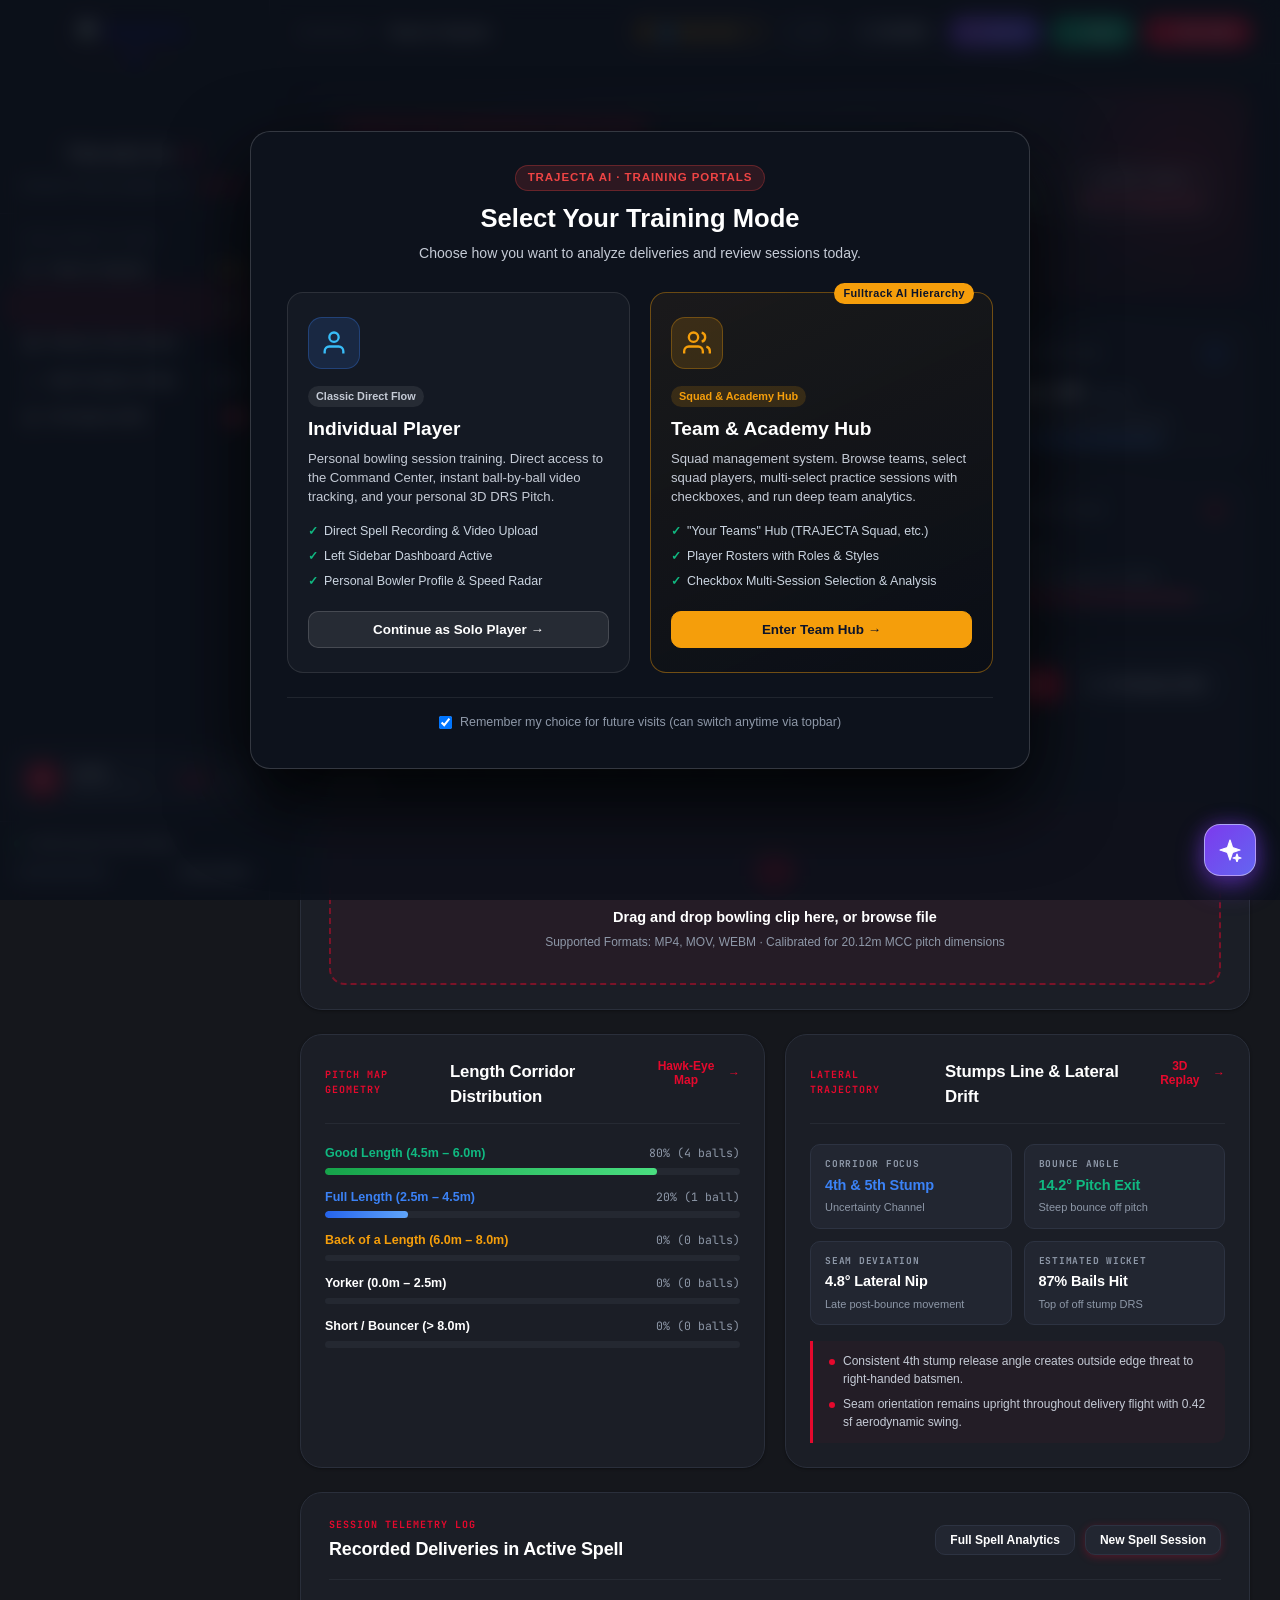
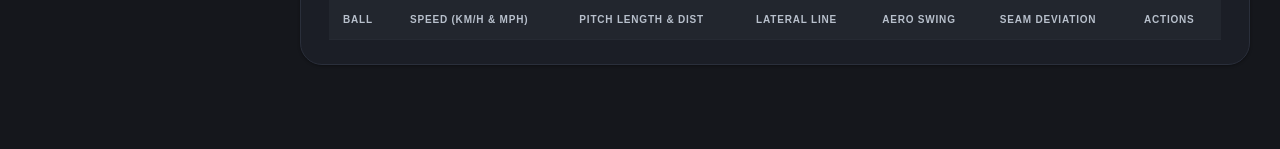
==== commit 67f22b4e: "feat: Trajecta.ai single-camera cricket ball tracking and Gemma coach intelligence" ====
--- a/index.html
+++ b/index.html
@@ -9,7 +9,7 @@
   <link rel="preconnect" href="https://fonts.googleapis.com">
   <link rel="preconnect" href="https://fonts.gstatic.com" crossorigin>
   <link href="https://fonts.googleapis.com/css2?family=Outfit:wght@400;500;600;700;800&family=JetBrains+Mono:wght@400;500;600;700&display=swap" rel="stylesheet">
-  <link rel="stylesheet" href="/styles.css">
+  <link rel="stylesheet" href="/styles.css?v=2.6.0">
   <!-- Three.js 3D Stadium DRS Engine -->
   <script src="https://cdnjs.cloudflare.com/ajax/libs/three.js/r128/three.min.js"></script>
   <script src="https://cdn.jsdelivr.net/npm/three@0.128.0/examples/js/controls/OrbitControls.js"></script>
@@ -181,6 +181,16 @@
           <button type="button" class="btn-topbar-stadium" onclick="openStadiumDRSModal()" title="View in 3D Narendra Modi Stadium DRS">
             <svg width="13" height="13" viewBox="0 0 24 24" fill="none" stroke="currentColor" stroke-width="2"><path d="M21 16V8a2 2 0 0 0-1-1.73l-7-4a2 2 0 0 0-2 0l-7 4A2 2 0 0 0 3 8v8a2 2 0 0 0 1 1.73l7 4a2 2 0 0 0 2 0l7-4A2 2 0 0 0 21 16z"/></svg>
             <span class="btn-text">3D DRS</span>
+          </button>
+
+          <button type="button" class="btn-topbar-ask-ai" onclick="openAskGemmaModal()" title="Ask Trajecta AI Copilot (Google Gemma)" style="background:linear-gradient(135deg, #7C3AED 0%, #4F46E5 100%); color:#FFFFFF; border:1px solid rgba(255,255,255,0.3); border-radius:9999px; padding:6px 14px; font-family:'Outfit', sans-serif; font-size:12.5px; font-weight:700; display:flex; align-items:center; gap:6px; cursor:pointer; box-shadow:0 4px 14px rgba(124,58,237,0.35);">
+            <span style="font-size:13px;">✨</span>
+            <span class="btn-text">Ask AI</span>
+          </button>
+
+          <button type="button" class="btn-topbar-done" id="btn-topbar-done" onclick="finishCurrentSpellAndSave()" title="Complete spell & sync to Coastal Warriors Team Portal">
+            <svg width="13" height="13" viewBox="0 0 24 24" fill="none" stroke="currentColor" stroke-width="2.5"><polyline points="20 6 9 17 4 12"/></svg>
+            <span>Done</span>
           </button>
 
           <button type="button" class="btn-topbar-new-spell" onclick="showNewSessionScreen()" title="Start New Bowling Spell">
@@ -661,10 +671,11 @@
                 <span>3D Stadium DRS</span>
               </button>
 
-              <button type="button" class="btn-psh-upload" onclick="document.getElementById('file-input')?.click()" title="Upload Delivery Video">
+              <button type="button" class="btn-psh-upload" id="btn-psh-upload" onclick="triggerPlayerVideoUpload()" title="Upload Delivery Video to Player Profile">
                 <svg width="15" height="15" viewBox="0 0 24 24" fill="none" stroke="currentColor" stroke-width="2"><path d="M21 15v4a2 2 0 0 1-2 2H5a2 2 0 0 1-2-2v-4"/><polyline points="17 8 12 3 7 8"/><line x1="12" y1="3" x2="12" y2="15"/></svg>
                 <span>+ Upload Video</span>
               </button>
+              <input type="file" id="psh-video-upload-input" accept="video/mp4,video/mov,video/quicktime,video/webm,video/avi" style="display:none;" onchange="handlePlayerProfileVideoUpload(event)" />
 
               <button type="button" class="btn-psh-profile" onclick="openPlayerProfileFromSessions()" title="View Player Profile">
                 <svg width="15" height="15" viewBox="0 0 24 24" fill="none" stroke="currentColor" stroke-width="2"><path d="M20 21v-2a4 4 0 0 0-4-4H8a4 4 0 0 0-4 4v2"/><circle cx="12" cy="7" r="4"/></svg>
@@ -837,38 +848,8 @@
               </tbody>
             </table>
           </div>
-
-          <!-- 6. STICKY SESSION SELECTION ACTION BAR (APPEARS ON SELECTION) -->
-          <div class="ps-sticky-action-bar hidden" id="ps-sticky-action-bar">
-            <div class="ps-sticky-left">
-              <label class="ps-sticky-checkbox-label">
-                <input type="checkbox" id="ps-sticky-select-all-check" checked onchange="toggleSelectAllPlayerSessions()" />
-                <span id="ps-sticky-select-all-label">Select All (9)</span>
-              </label>
-
-              <button type="button" class="btn-ps-sticky-deselect" onclick="deselectAllPlayerSessions()">
-                <svg width="14" height="14" viewBox="0 0 24 24" fill="none" stroke="currentColor" stroke-width="2.2"><path d="M3 12a9 9 0 1 0 9-9 9.75 9.75 0 0 0-6.74 2.74L3 8"/><path d="M3 3v5h5"/></svg>
-                <span>Deselect All</span>
-              </button>
-
-              <div class="ps-sticky-divider"></div>
-
-              <div class="ps-sticky-summary">
-                <span class="ps-sticky-count-text" id="ps-sticky-count-text">2 sessions selected</span>
-                <span class="ps-sticky-subtext">You can analyze multiple sessions together</span>
-              </div>
-            </div>
-
-            <div class="ps-sticky-right">
-              <button type="button" id="btn-ps-sticky-analyze" class="btn-ps-sticky-analyze" onclick="analyzeSelectedPlayerSessions()">
-                <svg width="17" height="17" viewBox="0 0 24 24" fill="currentColor"><polygon points="13 2 3 14 12 14 11 22 21 10 12 10 13 2"/></svg>
-                <span id="btn-ps-sticky-analyze-label">Analyze Selected Sessions (2)</span>
-                <svg width="16" height="16" viewBox="0 0 24 24" fill="none" stroke="currentColor" stroke-width="2.5"><polyline points="9 18 15 12 9 6"/></svg>
-              </button>
-            </div>
-          </div>
-
         </section>
+
 
         <!-- ========================================================
              FULLTRACK AI WORKFLOW VIEW 4: TEAM PLAYER DELIVERIES ANALYSIS
@@ -1095,7 +1076,13 @@
                     <p class="tsh-sub">Interactive analysis charts — one row; swipe or scroll horizontally</p>
                   </div>
                 </div>
-                <button type="button" class="tsh-collapse-btn" onclick="toggleTGraphsSection('tgraphs-perf-body', this)" aria-label="Toggle Section">—</button>
+                <div class="tsh-actions" style="display:flex; align-items:center; gap:8px;">
+                  <button type="button" class="btn-coach-insights-pill" id="btn-perf-coach-review" onclick="openAICoachInsights()" title="Open Coach Review, Next Targets & Field Points">
+                    <span>🏆</span>
+                    <span>Coach Review & Field</span>
+                  </button>
+                  <button type="button" class="tsh-collapse-btn" onclick="toggleTGraphsSection('tgraphs-perf-body', this)" aria-label="Toggle Section">—</button>
+                </div>
               </div>
               <div class="tgraphs-section-body" id="tgraphs-perf-body">
                 <div class="tgraphs-row-scroll" id="perf-vis-scroll-track">
@@ -2322,7 +2309,7 @@
           <div class="form-grid-2">
             <div class="form-item">
               <label for="hero-bowler-name">Bowler Name</label>
-              <input type="text" id="hero-bowler-name" class="input-light" placeholder="e.g. Jasprit Bumrah" required />
+              <input type="text" id="hero-bowler-name" class="input-light" value="ss" placeholder="ss (Captain)" required />
             </div>
             <div class="form-item">
               <label for="hero-bowling-style">Bowling Style</label>
@@ -2340,7 +2327,7 @@
 
           <div class="form-item">
             <label for="hero-session-name">Spell / Session Title</label>
-            <input type="text" id="hero-session-name" class="input-light" placeholder="e.g. Morning Spell - Outside Off Channel" required />
+            <input type="text" id="hero-session-name" class="input-light" value="Spell - Good Length Channel" placeholder="e.g. Spell - Good Length Channel" required />
           </div>
 
           <div class="form-item">
@@ -2355,7 +2342,7 @@
 
 
           <div class="hero-action-row">
-            <button type="submit" class="btn-start-spell">
+            <button type="submit" class="btn-start-spell" id="btn-start-session-hero">
               <svg width="14" height="14" viewBox="0 0 24 24" fill="none" stroke="currentColor" stroke-width="2.5"><polygon points="5 3 19 12 5 21 5 3"/></svg>
               <span>Start Session &amp; Upload Deliveries</span>
             </button>
@@ -2413,6 +2400,11 @@
               <span class="progress-unit">Deliveries</span>
             </div>
           </div>
+          <button type="button" class="btn-spell-done" id="btn-spell-done" onclick="finishCurrentSpellAndSave()" title="Complete spell & sync to Coastal Warriors Team Portal">
+            <svg width="13" height="13" viewBox="0 0 24 24" fill="none" stroke="currentColor" stroke-width="2.5"><polyline points="20 6 9 17 4 12"/></svg>
+            <span>Done</span>
+          </button>
+
           <button type="button" class="btn-quick-new" onclick="showNewSessionScreen()">
             <svg width="12" height="12" viewBox="0 0 24 24" fill="none" stroke="currentColor" stroke-width="2.5"><line x1="12" y1="5" x2="12" y2="19"/><line x1="5" y1="12" x2="19" y2="12"/></svg>
             <span>New Spell</span>
@@ -3069,8 +3061,38 @@
   </div>
 
   <!-- ========================================================
-       MODAL: EDIT BOWLER & SPELL PROFILE
+       STICKY SESSION SELECTION ACTION BAR (DIRECT CHILD OF BODY: GUARANTEED FIXED TO VIEWPORT AT ALL TIMES)
   ======================================================== -->
+  <div class="ps-sticky-action-bar hidden" id="ps-sticky-action-bar">
+    <div class="ps-sticky-left">
+      <label class="ps-sticky-checkbox-label">
+        <input type="checkbox" id="ps-sticky-select-all-check" checked onchange="toggleSelectAllPlayerSessions()" />
+        <span id="ps-sticky-select-all-label">Select All (5)</span>
+      </label>
+
+      <button type="button" class="btn-ps-sticky-deselect" onclick="deselectAllPlayerSessions()">
+        <svg width="14" height="14" viewBox="0 0 24 24" fill="none" stroke="currentColor" stroke-width="2.2"><path d="M3 12a9 9 0 1 0 9-9 9.75 9.75 0 0 0-6.74 2.74L3 8"/><path d="M3 3v5h5"/></svg>
+        <span>Deselect All</span>
+      </button>
+
+      <div class="ps-sticky-divider"></div>
+
+      <div class="ps-sticky-summary">
+        <span class="ps-sticky-count-text" id="ps-sticky-count-text">2 sessions selected</span>
+        <span class="ps-sticky-subtext">You can analyze multiple sessions together</span>
+      </div>
+    </div>
+
+    <div class="ps-sticky-right">
+
+      <button type="button" id="btn-ps-sticky-analyze" class="btn-ps-sticky-analyze" onclick="analyzeSelectedPlayerSessions()">
+        <svg width="17" height="17" viewBox="0 0 24 24" fill="currentColor"><polygon points="13 2 3 14 12 14 11 22 21 10 12 10 13 2"/></svg>
+        <span id="btn-ps-sticky-analyze-label">Analyze Selected Sessions (2)</span>
+        <svg width="16" height="16" viewBox="0 0 24 24" fill="none" stroke="currentColor" stroke-width="2.5"><polyline points="9 18 15 12 9 6"/></svg>
+      </button>
+    </div>
+  </div>
+
   <div id="edit-bowler-modal" class="custom-modal-backdrop hidden" onclick="onEditBowlerBackdropClick(event)">
     <div class="custom-modal-card edit-bowler-modal-card">
       <div class="custom-modal-header">
@@ -4636,6 +4658,8 @@
         <button type="button" class="btn-primary" onclick="closeSwingForceModal()">Got it</button>
       </div>
     </div>
+  </div>
+
   <!-- ========================================================
        MODAL: SESSION VIDEO PREVIEW
   ======================================================== -->
@@ -4971,9 +4995,742 @@
     </div>
   </div>
 
+  <!-- ========================================================
+       GOOGLE GEMMA AI: ASK TRAJECTA COPILOT MODAL
+  ======================================================== -->
+  <div id="modal-ask-gemma" class="ai-drawer-overlay hidden" onclick="if(event.target===this) closeAskGemmaModal()">
+    <div class="ai-drawer" id="ai-assistant-drawer" onclick="event.stopPropagation()">
+      <!-- Header -->
+      <div class="ai-drawer-header">
+        <div class="ai-drawer-brand">
+          <div class="ai-drawer-avatar">
+            <svg width="20" height="20" viewBox="0 0 24 24" fill="#FFFFFF" stroke="#FFFFFF" stroke-width="1.2" stroke-linecap="round" stroke-linejoin="round">
+              <path d="M12 2L14.5 9.5L22 12L14.5 14.5L12 22L9.5 14.5L2 12L9.5 9.5L12 2Z"/>
+              <path d="M19 16L20 19L23 20L20 21L19 24L18 21L15 20L18 19L19 16Z"/>
+            </svg>
+          </div>
+          <div>
+            <h3 class="ai-drawer-title">CricketVision AI</h3>
+            <p class="ai-drawer-subtitle">Your cricket analytics assistant</p>
+          </div>
+        </div>
+        <button type="button" class="ai-drawer-close-btn" onclick="closeAskGemmaModal()" aria-label="Close Assistant">
+          <svg width="18" height="18" viewBox="0 0 24 24" fill="none" stroke="currentColor" stroke-width="2.2" stroke-linecap="round" stroke-linejoin="round">
+            <line x1="18" y1="6" x2="6" y2="18"></line>
+            <line x1="6" y1="6" x2="18" y2="18"></line>
+          </svg>
+        </button>
+      </div>
+
+      <!-- Powered by Gamma Identity Banner -->
+      <div class="ai-powered-banner">
+        <div class="gamma-badge-icon">
+          <svg width="26" height="26" viewBox="0 0 32 32" fill="none">
+            <path d="M7 11L16 5L25 11V21L16 27L7 21V11Z" fill="url(#gamma-banner-grad-1)"/>
+            <path d="M16 5L25 11L16 16.5L7 11L16 5Z" fill="url(#gamma-banner-grad-2)" opacity="0.95"/>
+            <path d="M16 16.5V27L25 21V11L16 16.5Z" fill="url(#gamma-banner-grad-3)" opacity="0.85"/>
+            <path d="M16 16.5L7 21V11L16 16.5Z" fill="url(#gamma-banner-grad-4)" opacity="0.7"/>
+            <defs>
+              <linearGradient id="gamma-banner-grad-1" x1="7" y1="5" x2="25" y2="27" gradientUnits="userSpaceOnUse">
+                <stop stop-color="#F43F5E"/>
+                <stop offset="0.5" stop-color="#8B5CF6"/>
+                <stop offset="1" stop-color="#3B82F6"/>
+              </linearGradient>
+              <linearGradient id="gamma-banner-grad-2" x1="7" y1="5" x2="25" y2="16.5">
+                <stop stop-color="#FB7185"/>
+                <stop offset="1" stop-color="#C084FC"/>
+              </linearGradient>
+              <linearGradient id="gamma-banner-grad-3" x1="16" y1="11" x2="25" y2="27">
+                <stop stop-color="#8B5CF6"/>
+                <stop offset="1" stop-color="#2563EB"/>
+              </linearGradient>
+              <linearGradient id="gamma-banner-grad-4" x1="7" y1="11" x2="16" y2="27">
+                <stop stop-color="#EC4899"/>
+                <stop offset="1" stop-color="#7C3AED"/>
+              </linearGradient>
+            </defs>
+          </svg>
+        </div>
+        <div class="ai-powered-text">
+          <div class="ai-powered-title">Powered by Gemma</div>
+          <div class="ai-powered-desc">AI cricket intelligence, analysis and biomechanical insights</div>
+        </div>
+      </div>
+
+      <!-- Navigation Tabs: Chat, Outputs, History -->
+      <div class="ai-drawer-tabs">
+        <button type="button" class="ai-drawer-tab active" id="tab-btn-chat" onclick="switchAIAssistantTab('chat')">
+          <svg width="15" height="15" viewBox="0 0 24 24" fill="none" stroke="currentColor" stroke-width="2" stroke-linecap="round" stroke-linejoin="round">
+            <path d="M21 15a2 2 0 0 1-2 2H7l-4 4V5a2 2 0 0 1 2-2h14a2 2 0 0 1 2 2z"/>
+          </svg>
+          <span>Chat</span>
+        </button>
+        <button type="button" class="ai-drawer-tab" id="tab-btn-outputs" onclick="switchAIAssistantTab('outputs')">
+          <svg width="15" height="15" viewBox="0 0 24 24" fill="none" stroke="currentColor" stroke-width="2" stroke-linecap="round" stroke-linejoin="round">
+            <rect x="3" y="3" width="7" height="7"/><rect x="14" y="3" width="7" height="7"/><rect x="14" y="14" width="7" height="7"/><rect x="3" y="14" width="7" height="7"/>
+          </svg>
+          <span>Outputs</span>
+        </button>
+        <button type="button" class="ai-drawer-tab" id="tab-btn-history" onclick="switchAIAssistantTab('history')">
+          <svg width="15" height="15" viewBox="0 0 24 24" fill="none" stroke="currentColor" stroke-width="2" stroke-linecap="round" stroke-linejoin="round">
+            <circle cx="12" cy="12" r="10"/><polyline points="12 6 12 12 16 14"/>
+          </svg>
+          <span>History</span>
+        </button>
+      </div>
+
+      <!-- Scrollable Drawer Body -->
+      <div class="ai-drawer-body">
+        <!-- 1. CHAT TAB -->
+        <div class="ai-tab-panel active" id="panel-ai-chat">
+          <!-- Chat Stream -->
+          <div class="ai-chat-stream" id="gemma-chat-stream">
+            <!-- Initial User & Gemma Card (matching reference image) -->
+            <div class="ai-msg-row ai-msg-user">
+              <div class="ai-user-avatar">
+                <svg width="14" height="14" viewBox="0 0 24 24" fill="none" stroke="#2563EB" stroke-width="2.2" stroke-linecap="round" stroke-linejoin="round"><path d="M20 21v-2a4 4 0 0 0-4-4H8a4 4 0 0 0-4 4v2"/><circle cx="12" cy="7" r="4"/></svg>
+              </div>
+              <div class="ai-user-bubble">
+                Analyze the bowling performance of Stumps XI from the last 3 sessions and give key insights.
+              </div>
+            </div>
+
+            <!-- Gemma Response Card -->
+            <div class="gamma-response-card gemma-response-card" id="gamma-card-initial">
+              <div class="gamma-card-top">
+                <div class="gamma-source-tag">
+                  <span class="gamma-logo-mini">
+                    <svg width="18" height="18" viewBox="0 0 32 32" fill="none">
+                      <path d="M7 11L16 5L25 11V21L16 27L7 21V11Z" fill="url(#gamma-banner-grad-1)"/>
+                      <path d="M16 5L25 11L16 16.5L7 11L16 5Z" fill="url(#gamma-banner-grad-2)" opacity="0.95"/>
+                      <path d="M16 16.5V27L25 21V11L16 16.5Z" fill="url(#gamma-banner-grad-3)" opacity="0.85"/>
+                      <path d="M16 16.5L7 21V11L16 16.5Z" fill="url(#gamma-banner-grad-4)" opacity="0.7"/>
+                    </svg>
+                  </span>
+                  <strong class="gamma-brand-name gemma-brand-name">Gemma</strong>
+                  <span class="gamma-tag-text">Analysis</span>
+                </div>
+                <span class="gamma-badge-completed">Completed</span>
+              </div>
+
+              <div class="gamma-title-group">
+                <h4 class="gamma-report-title">Bowling Performance Analysis</h4>
+                <p class="gamma-report-subtitle">Stumps XI • Last 3 Sessions</p>
+              </div>
+
+              <!-- Metric Cards Grid -->
+              <div class="gamma-metrics-grid">
+                <div class="gamma-stat-card">
+                  <div class="gsc-header">
+                    <span class="gsc-icon gsc-icon-blue">
+                      <svg width="13" height="13" viewBox="0 0 24 24" fill="none" stroke="#2563EB" stroke-width="2.2"><circle cx="12" cy="12" r="10"/><path d="M16.2 7.8l-4.2 4.2"/><circle cx="12" cy="12" r="1"/></svg>
+                    </span>
+                    <span class="gsc-label">Avg. Speed</span>
+                  </div>
+                  <div class="gsc-value">126.5 km/h</div>
+                </div>
+
+                <div class="gamma-stat-card">
+                  <div class="gsc-header">
+                    <span class="gsc-icon gsc-icon-green">
+                      <svg width="13" height="13" viewBox="0 0 24 24" fill="none" stroke="#059669" stroke-width="2.2"><circle cx="12" cy="12" r="10"/><circle cx="12" cy="12" r="6"/><circle cx="12" cy="12" r="2"/></svg>
+                    </span>
+                    <span class="gsc-label">Line Accuracy</span>
+                  </div>
+                  <div class="gsc-value gsc-value-green">72%</div>
+                </div>
+
+                <div class="gamma-stat-card">
+                  <div class="gsc-header">
+                    <span class="gsc-icon gsc-icon-purple">
+                      <svg width="13" height="13" viewBox="0 0 24 24" fill="none" stroke="#7C3AED" stroke-width="2.2"><line x1="18" y1="20" x2="18" y2="10"/><line x1="12" y1="20" x2="12" y2="4"/><line x1="6" y1="20" x2="6" y2="14"/></svg>
+                    </span>
+                    <span class="gsc-label">Length (Good)</span>
+                  </div>
+                  <div class="gsc-value gsc-value-purple">46%</div>
+                </div>
+              </div>
+
+              <!-- Key Insights Block -->
+              <div class="gamma-insights-section">
+                <div class="gamma-insights-header">
+                  <svg width="15" height="15" viewBox="0 0 24 24" fill="none" stroke="#7C3AED" stroke-width="2.2" stroke-linecap="round" stroke-linejoin="round">
+                    <path d="M3 3v18h18"/><path d="M18 17V9"/><path d="M13 17V5"/><path d="M8 17v-3"/>
+                  </svg>
+                  <span>Key Insights</span>
+                </div>
+                <ul class="gamma-insights-list">
+                  <li><span class="gamma-insight-bullet"></span><span>Consistent pace, average speed at <strong>126.5 km/h</strong>.</span></li>
+                  <li><span class="gamma-insight-bullet"></span><span>Good length % improved by <strong>12%</strong> vs previous sessions.</span></li>
+                  <li><span class="gamma-insight-bullet"></span><span>Slightly higher drift towards leg side (<strong>28%</strong>).</span></li>
+                  <li><span class="gamma-insight-bullet"></span><span>Focus on maintaining a <strong>tighter off-stump line</strong>.</span></li>
+                </ul>
+              </div>
+
+              <!-- Action Bar -->
+              <div class="gamma-actions-row">
+                <button type="button" class="gamma-act-btn" onclick="copyGemmaResponse(this)" title="Copy Analysis">
+                  <svg width="13" height="13" viewBox="0 0 24 24" fill="none" stroke="currentColor" stroke-width="2"><rect x="9" y="9" width="13" height="13" rx="2" ry="2"/><path d="M5 15H4a2 2 0 0 1-2-2V4a2 2 0 0 1 2-2h9a2 2 0 0 1 2 2v1"/></svg>
+                  <span>Copy</span>
+                </button>
+                <button type="button" class="gamma-act-btn" onclick="regenerateGemmaPrompt('Analyze the bowling performance of Stumps XI from the last 3 sessions and give key insights.')" title="Regenerate Analysis">
+                  <svg width="13" height="13" viewBox="0 0 24 24" fill="none" stroke="currentColor" stroke-width="2"><polyline points="23 4 23 10 17 10"/><path d="M20.49 15a9 9 0 1 1-2.12-9.36L23 10"/></svg>
+                  <span>Regenerate</span>
+                </button>
+                <button type="button" class="gamma-act-btn" onclick="exportGemmaReport(this)" title="Export Report">
+                  <svg width="13" height="13" viewBox="0 0 24 24" fill="none" stroke="currentColor" stroke-width="2"><path d="M21 15v4a2 2 0 0 1-2 2H5a2 2 0 0 1-2-2v-4"/><polyline points="7 10 12 15 17 10"/><line x1="12" y1="15" x2="12" y2="3"/></svg>
+                  <span>Export</span>
+                </button>
+                <button type="button" class="gamma-act-btn" onclick="shareGemmaReport(this)" title="Share Report">
+                  <svg width="13" height="13" viewBox="0 0 24 24" fill="none" stroke="currentColor" stroke-width="2"><circle cx="18" cy="5" r="3"/><circle cx="6" cy="12" r="3"/><circle cx="18" cy="19" r="3"/><line x1="8.59" y1="13.51" x2="15.42" y2="17.49"/><line x1="15.41" y1="6.51" x2="8.59" y2="10.49"/></svg>
+                  <span>Share</span>
+                </button>
+              </div>
+            </div>
+          </div>
+        </div>
+
+        <!-- 2. OUTPUTS TAB -->
+        <div class="ai-tab-panel" id="panel-ai-outputs" style="display:none;">
+          <div class="ai-outputs-container">
+            <div class="ai-section-title">Compiled Analytics & Blueprints</div>
+            <div class="ai-output-cards-list">
+              <div class="ai-output-item-card" onclick="openAICoachInsights()">
+                <div class="aoc-badge">COACH REVIEW</div>
+                <h5 class="aoc-title">Tactical Field & Spell Appraisal</h5>
+                <p class="aoc-desc">Session breakdown with custom pitch dispersion, corridor targets, and tactical fielding map.</p>
+                <span class="aoc-link">Open Review &rarr;</span>
+              </div>
+              <div class="ai-output-item-card" onclick="openAITrainingPlan()">
+                <div class="aoc-badge aoc-badge-orange">TRAINING BLUEPRINT</div>
+                <h5 class="aoc-title">Next-Session Bowling Blueprint</h5>
+                <p class="aoc-desc">Telemetry-calibrated prescription drills to tighten dispersion and enhance velocity retention.</p>
+                <span class="aoc-link">Open Blueprint &rarr;</span>
+              </div>
+            </div>
+          </div>
+        </div>
+
+        <!-- 3. HISTORY TAB -->
+        <div class="ai-tab-panel" id="panel-ai-history" style="display:none;">
+          <div class="ai-history-container">
+            <div class="ai-section-title">Recent Assistant Queries</div>
+            <div class="ai-history-list" id="ai-history-list">
+              <div class="ai-history-item" onclick="submitQuickGemmaPrompt('Analyze the bowling performance of Stumps XI from the last 3 sessions and give key insights.')">
+                <div class="ahi-query">Analyze the bowling performance of Stumps XI from the last 3 sessions and give key insights.</div>
+                <div class="ahi-time">Today, 10:30 AM • Stumps XI</div>
+              </div>
+              <div class="ai-history-item" onclick="submitQuickGemmaPrompt('What did this bowler do well in this session and what should his target be next session?')">
+                <div class="ahi-query">What did this bowler do well in this session and what should his target be next session?</div>
+                <div class="ahi-time">Yesterday, 4:15 PM • player_ss</div>
+              </div>
+              <div class="ai-history-item" onclick="submitQuickGemmaPrompt('Suggest optimal field points and positions based on my pitch dispersion map')">
+                <div class="ahi-query">Suggest optimal field points and positions based on my pitch dispersion map</div>
+                <div class="ahi-time">2 days ago • Coastal Warriors</div>
+              </div>
+            </div>
+          </div>
+        </div>
+      </div>
+
+      <!-- Bottom Prompt Composer (Sticky & Always Accessible) -->
+      <div class="ai-composer-wrapper">
+        <form class="ai-composer-form" onsubmit="submitGemmaChat(event)">
+          <div class="ai-composer-box">
+            <span class="ai-composer-sparkle-icon">
+              <svg width="16" height="16" viewBox="0 0 24 24" fill="none" stroke="#7C3AED" stroke-width="2.2" stroke-linecap="round" stroke-linejoin="round">
+                <path d="M12 2L14.5 9.5L22 12L14.5 14.5L12 22L9.5 14.5L2 12L9.5 9.5L12 2Z"/>
+                <path d="M19 16L20 19L23 20L20 21L19 24L18 21L15 20L18 19L19 16Z"/>
+              </svg>
+            </span>
+            <input type="text" id="gemma-chat-input" class="ai-composer-input" placeholder="Ask about teams, players, sessions, or analysis..." autocomplete="off" />
+            <button type="submit" id="btn-gemma-send" class="ai-composer-send-btn" title="Send Question">
+              <svg width="15" height="15" viewBox="0 0 24 24" fill="none" stroke="currentColor" stroke-width="2.5" stroke-linecap="round" stroke-linejoin="round">
+                <line x1="22" y1="2" x2="11" y2="13"/>
+                <polygon points="22 2 15 22 11 13 2 9 22 2"/>
+              </svg>
+            </button>
+          </div>
+        </form>
+      </div>
+    </div>
+  </div>
+
+  <!-- ========================================================
+       GOOGLE GEMMA AI: NEXT-SESSION TRAINING BLUEPRINT MODAL
+  ======================================================== -->
+  <div id="modal-gemma-plan" class="custom-modal-backdrop hidden" onclick="if(event.target===this) closeAITrainingPlan()">
+    <div class="custom-modal-card gemma-plan-card">
+      <div class="custom-modal-header gemma-plan-header">
+        <div>
+          <div class="gemma-badge-row">
+            <span class="gemma-ai-pill">✨ GOOGLE GEMMA AI PLANNER</span>
+            <span class="gemma-weakness-pill" id="gemma-plan-badge">Weakness Target</span>
+          </div>
+          <h3 class="gemma-modal-title" id="gemma-plan-title">Next-Session Bowling Blueprint</h3>
+          <p class="gemma-modal-sub" id="gemma-plan-sub">Telemetry-calibrated prescription drills designed to tighten dispersion.</p>
+        </div>
+        <button type="button" class="btn-close-modal" onclick="closeAITrainingPlan()" aria-label="Close dialog">&times;</button>
+      </div>
+
+      <div class="gemma-plan-body" id="gemma-plan-body">
+        <div style="text-align:center; padding: 36px; color:#A4AAB8;">
+          <div class="engine-pulse-dot" style="margin:0 auto 12px; width:12px; height:12px;"></div>
+          <p>Analyzing telemetry and generating drills blueprint with Google Gemma...</p>
+        </div>
+      </div>
+
+      <div class="apw-footer">
+        <button type="button" class="btn-modal-cancel" onclick="closeAITrainingPlan()">Close Blueprint</button>
+        <button type="button" class="btn-primary" onclick="window.print()">
+          <svg width="14" height="14" viewBox="0 0 24 24" fill="none" stroke="currentColor" stroke-width="2"><polyline points="6 9 6 2 18 2 18 9"/><path d="M6 18H4a2 2 0 0 1-2-2v-5a2 2 0 0 1 2-2h16a2 2 0 0 1 2 2v5a2 2 0 0 1-2 2h-2"/><rect x="6" y="14" width="12" height="8"/></svg>
+          <span>Print / Export Blueprint</span>
+        </button>
+      </div>
+    </div>
+  </div>
+
+  <!-- ========================================================
+       GOOGLE GEMMA AI: COACH INSIGHTS & NEXT TARGETS MODAL
+  ======================================================== -->
+  <div id="modal-gemma-coach" class="coach-modal-backdrop hidden" onclick="if(event.target===this) closeAICoachInsights()">
+    <div class="coach-modal-container">
+      <!-- Top Title Bar -->
+      <div class="coach-modal-topbar">
+        <div class="coach-modal-topbar-left">
+          <div class="coach-brand-logo">
+            <svg width="20" height="20" viewBox="0 0 24 24" fill="none">
+              <circle cx="12" cy="12" r="9" stroke="#EF4444" stroke-width="2.2"/>
+              <path d="M7 7C9.5 9.5 14.5 14.5 17 17" stroke="#EF4444" stroke-width="2.2" stroke-linecap="round"/>
+              <path d="M10 5C11.5 6.5 13.5 8.5 15 10" stroke="#EF4444" stroke-width="1.6" stroke-dasharray="2 2"/>
+              <path d="M9 14C10.5 15.5 12.5 17.5 14 19" stroke="#EF4444" stroke-width="1.6" stroke-dasharray="2 2"/>
+            </svg>
+            <span class="coach-brand-name">CricketVision AI</span>
+          </div>
+          <span class="coach-topbar-divider">|</span>
+          <span class="coach-topbar-title">Coach Review & Tactical Field Report</span>
+        </div>
+        <button type="button" class="coach-topbar-close" onclick="closeAICoachInsights()" aria-label="Close dialog">&times;</button>
+      </div>
+
+      <!-- Scrollable Report Body -->
+      <div class="coach-report-scroll" id="gemma-coach-body">
+        <div class="coach-loading-state">
+          <div class="coach-pulse-orb"></div>
+          <h4 style="color:#FFFFFF; margin:0 0 6px; font-size:16px;">Analyzing Spell & Synthesizing Coach Review</h4>
+          <p style="font-size:13px; margin:0; color:#94A3B8;">Evaluating pitch clusters, velocity retention, and tactical field settings with Google Gemma...</p>
+        </div>
+      </div>
+
+      <!-- Bottom Sticky Action Bar -->
+      <div class="coach-footer-bar">
+        <button type="button" class="coach-btn-secondary" onclick="closeAICoachInsights()">
+          <svg width="15" height="15" viewBox="0 0 24 24" fill="none" stroke="currentColor" stroke-width="2.2"><line x1="18" y1="6" x2="6" y2="18"></line><line x1="6" y1="6" x2="18" y2="18"></line></svg>
+          <span>Close Review</span>
+        </button>
+        <button type="button" class="coach-btn-secondary" onclick="openAIConfigModal()">
+          <svg width="15" height="15" viewBox="0 0 24 24" fill="none" stroke="currentColor" stroke-width="2"><circle cx="12" cy="12" r="3"/><path d="M19.4 15a1.65 1.65 0 0 0 .33 1.82l.06.06a2 2 0 0 1 0 2.83 2 2 0 0 1-2.83 0l-.06-.06a1.65 1.65 0 0 0-1.82-.33 1.65 1.65 0 0 0-1 1.51V21a2 2 0 0 1-2 2 2 2 0 0 1-2-2v-.09A1.65 1.65 0 0 0 9 19.4a1.65 1.65 0 0 0-1.82.33l-.06.06a2 2 0 0 1-2.83 0 2 2 0 0 1 0-2.83l.06-.06a1.65 1.65 0 0 0 .33-1.82 1.65 1.65 0 0 0-1.51-1H3a2 2 0 0 1-2-2 2 2 0 0 1 2-2h.09A1.65 1.65 0 0 0 4.6 9a1.65 1.65 0 0 0-.33-1.82l-.06-.06a2 2 0 0 1 0-2.83 2 2 0 0 1 2.83 0l.06.06a1.65 1.65 0 0 0 1.82.33H9a1.65 1.65 0 0 0 1-1.51V3a2 2 0 0 1 2-2 2 2 0 0 1 2 2v.09a1.65 1.65 0 0 0 1 1.51 1.65 1.65 0 0 0 1.82-.33l.06-.06a2 2 0 0 1 2.83 0 2 2 0 0 1 0 2.83l-.06.06a1.65 1.65 0 0 0-.33 1.82V9a1.65 1.65 0 0 0 1.51 1H21a2 2 0 0 1 2 2 2 2 0 0 1-2 2h-.09a1.65 1.65 0 0 0-1.51 1z"/></svg>
+          <span>API Key Settings</span>
+        </button>
+        <button type="button" class="coach-btn-primary" onclick="window.print()">
+          <svg width="15" height="15" viewBox="0 0 24 24" fill="none" stroke="currentColor" stroke-width="2.2"><polyline points="6 9 6 2 18 2 18 9"/><path d="M6 18H4a2 2 0 0 1-2-2v-5a2 2 0 0 1 2-2h16a2 2 0 0 1 2 2v5a2 2 0 0 1-2 2h-2"/><rect x="6" y="14" width="12" height="8"/></svg>
+          <span>Print / Export Report</span>
+        </button>
+      </div>
+    </div>
+  </div>
+
+  <!-- ========================================================
+       GOOGLE GEMMA AI: API KEY CONFIGURATION MODAL
+  ======================================================== -->
+  <div id="modal-gemma-config" class="custom-modal-backdrop hidden" onclick="if(event.target===this) closeAIConfigModal()">
+    <div class="custom-modal-card" style="max-width:540px; background:#1A1D24; border:1px solid #343741; border-radius:16px;">
+      <div class="custom-modal-header" style="border-bottom:1px solid #2B2E38; padding:18px 22px;">
+        <div>
+          <div class="gemma-badge-row">
+            <span class="gemma-ai-pill">✨ GOOGLE GEMMA AI</span>
+            <span class="gemma-weakness-pill" id="gemma-config-status-badge">API Setup</span>
+          </div>
+          <h3 class="gemma-modal-title" style="margin:4px 0 0; font-size:18px;">Configure Google Gemma / Gemini API</h3>
+          <p class="gemma-modal-sub" style="margin:2px 0 0; font-size:12px;">Empower Trajecta with genuine Google Gemma AI generative capabilities.</p>
+        </div>
+        <button type="button" class="btn-close-modal" onclick="closeAIConfigModal()" aria-label="Close dialog">&times;</button>
+      </div>
+
+      <div style="padding: 20px 24px; display:flex; flex-direction:column; gap:16px;">
+        <div style="background:rgba(59,130,246,0.10); border:1px solid rgba(59,130,246,0.30); border-radius:10px; padding:14px 16px;">
+          <div style="display:flex; align-items:center; gap:8px; margin-bottom:6px;">
+            <svg width="18" height="18" viewBox="0 0 24 24" fill="none" stroke="#60A5FA" stroke-width="2"><circle cx="12" cy="12" r="10"/><line x1="12" y1="8" x2="12" y2="12"/><line x1="12" y1="16" x2="12.01" y2="16"/></svg>
+            <strong style="color:#93C5FD; font-size:13px;">Get Your Free API Key in 1-Click</strong>
+          </div>
+          <p style="color:#CBD5E1; font-size:12.5px; margin:0 0 10px; line-height:1.5;">
+            You can generate a free API key instantly at Google AI Studio. No credit card required.
+          </p>
+          <a href="https://aistudio.google.com/app/apikey" target="_blank" rel="noopener noreferrer" style="display:inline-flex; align-items:center; gap:6px; background:#2563EB; color:#FFFFFF; padding:6px 14px; border-radius:6px; font-size:12px; font-weight:700; text-decoration:none;">
+            <span>Open Google AI Studio (Get Key)</span>
+            <svg width="12" height="12" viewBox="0 0 24 24" fill="none" stroke="currentColor" stroke-width="2.5"><path d="M18 13v6a2 2 0 0 1-2 2H5a2 2 0 0 1-2-2V8a2 2 0 0 1 2-2h6"/><polyline points="15 3 21 3 21 9"/><line x1="10" y1="14" x2="21" y2="3"/></svg>
+          </a>
+        </div>
+
+        <div>
+          <label style="display:block; color:#E2E8F0; font-size:12.5px; font-weight:600; margin-bottom:6px;">Paste Google API Key (starts with AIzaSy...):</label>
+          <input type="password" id="input-gemma-api-key" class="gemma-input" style="width:100%; font-family:monospace; background:#0F1115; border:1px solid #343741; color:#FFFFFF; padding:10px 14px; border-radius:8px;" placeholder="AIzaSy..." />
+          <p style="color:#94A3B8; font-size:11.5px; margin:6px 0 0;">
+            Key is stored locally in your project's <code>.env</code> file.
+          </p>
+        </div>
+
+        <div id="gemma-config-alert" class="hidden" style="padding:10px 14px; border-radius:8px; font-size:12px;"></div>
+      </div>
+
+      <div class="apw-footer" style="padding:14px 22px; border-top:1px solid #2B2E38;">
+        <button type="button" class="btn-modal-cancel" onclick="closeAIConfigModal()">Cancel</button>
+        <button type="button" class="btn-primary" onclick="saveGemmaApiKey()">Save & Activate Key</button>
+      </div>
+    </div>
+  </div>
+
+  <script>
+    window.switchAIAssistantTab = function(tabName) {
+      ['chat', 'outputs', 'history'].forEach(function(t) {
+        var btn = document.getElementById('tab-btn-' + t);
+        var pnl = document.getElementById('panel-ai-' + t);
+        if (btn) btn.classList.toggle('active', t === tabName);
+        if (pnl) {
+          if (t === tabName) {
+            pnl.classList.add('active');
+            pnl.style.display = 'flex';
+          } else {
+            pnl.classList.remove('active');
+            pnl.style.display = 'none';
+          }
+        }
+      });
+    };
+
+    window.openAskGemmaModal = function() {
+      document.body.classList.add('ai-drawer-open');
+      var modal = document.getElementById('modal-ask-gemma');
+      if (modal) {
+        modal.classList.remove('hidden');
+        modal.style.display = 'flex';
+        modal.style.visibility = 'visible';
+        modal.style.opacity = '1';
+        modal.style.pointerEvents = 'auto';
+        modal.style.zIndex = '2147483647';
+        window.switchAIAssistantTab('chat');
+        var input = document.getElementById('gemma-chat-input');
+        if (input) setTimeout(function(){ input.focus(); }, 120);
+      }
+    };
+
+    window.closeAskGemmaModal = function() {
+      document.body.classList.remove('ai-drawer-open');
+      var modal = document.getElementById('modal-ask-gemma');
+      if (modal) {
+        modal.classList.add('hidden');
+        modal.style.display = 'none';
+        modal.style.pointerEvents = 'none';
+      }
+    };
+
+    window.toggleAskGemmaDrawer = function() {
+      var modal = document.getElementById('modal-ask-gemma');
+      if (modal && !modal.classList.contains('hidden') && modal.style.display !== 'none') {
+        window.closeAskGemmaModal();
+      } else {
+        window.openAskGemmaModal();
+      }
+    };
+
+    window.copyGemmaResponse = function(btn) {
+      var card = btn.closest('.gamma-response-card, .gemma-response-card');
+      if (!card) return;
+      var text = card.innerText;
+      if (navigator.clipboard) {
+        navigator.clipboard.writeText(text).then(function() {
+          var orig = btn.innerHTML;
+          btn.innerHTML = '<span style="color:#059669;">✓ Copied!</span>';
+          setTimeout(function(){ btn.innerHTML = orig; }, 1800);
+        });
+      }
+    };
+    window.copyGammaResponse = window.copyGemmaResponse;
+
+    window.regenerateGemmaPrompt = function(query) {
+      var input = document.getElementById('gemma-chat-input');
+      if (input) {
+        input.value = query;
+        window.submitGemmaChat(new Event('submit'));
+      }
+    };
+    window.regenerateGammaPrompt = window.regenerateGemmaPrompt;
+
+    window.exportGemmaReport = function(btn) {
+      window.print();
+    };
+    window.exportGammaReport = window.exportGemmaReport;
+
+    window.shareGemmaReport = function(btn) {
+      if (navigator.share) {
+        navigator.share({ title: 'CricketVision AI Analysis', text: window.location.href });
+      } else if (navigator.clipboard) {
+        navigator.clipboard.writeText(window.location.href);
+        var orig = btn.innerHTML;
+        btn.innerHTML = '<span style="color:#059669;">✓ Link Copied!</span>';
+        setTimeout(function(){ btn.innerHTML = orig; }, 1800);
+      }
+    };
+    window.shareGammaReport = window.shareGemmaReport;
+
+    window.submitQuickGemmaPrompt = function(promptText) {
+      window.openAskGemmaModal();
+      window.switchAIAssistantTab('chat');
+      var input = document.getElementById('gemma-chat-input');
+      if (input) {
+        input.value = promptText;
+        if (typeof window.submitGemmaChat === 'function') {
+          window.submitGemmaChat(new Event('submit'));
+        }
+      }
+    };
+
+    window.submitGemmaChat = async function(e) {
+      if (e && e.preventDefault) e.preventDefault();
+      var input = document.getElementById('gemma-chat-input');
+      var stream = document.getElementById('gemma-chat-stream');
+      if (!input || !stream) return;
+
+      var query = input.value.trim();
+      if (!query) return;
+
+      var esc = function(t) {
+        return String(t).replace(/&/g, '&amp;').replace(/</g, '&lt;').replace(/>/g, '&gt;').replace(/"/g, '&quot;');
+      };
+
+      // 1. Add User Message Row (Light Theme)
+      var userMsgEl = document.createElement('div');
+      userMsgEl.className = 'ai-msg-row ai-msg-user';
+      userMsgEl.innerHTML = '<div class="ai-user-avatar"><svg width="14" height="14" viewBox="0 0 24 24" fill="none" stroke="#2563EB" stroke-width="2.2" stroke-linecap="round" stroke-linejoin="round"><path d="M20 21v-2a4 4 0 0 0-4-4H8a4 4 0 0 0-4 4v2"/><circle cx="12" cy="7" r="4"/></svg></div><div class="ai-user-bubble">' + esc(query) + '</div>';
+      stream.appendChild(userMsgEl);
+      input.value = '';
+      stream.scrollTop = stream.scrollHeight;
+
+      // 2. Add Typing Indicator (Light Theme)
+      var typingEl = document.createElement('div');
+      typingEl.className = 'ai-msg-row';
+      typingEl.id = 'gemma-typing-indicator';
+      typingEl.innerHTML = '<div class="ai-user-avatar" style="background:#F5F3FF; border-color:#EDE9FE;"><svg width="14" height="14" viewBox="0 0 24 24" fill="none" stroke="#7C3AED" stroke-width="2.2"><path d="M12 2L14.5 9.5L22 12L14.5 14.5L12 22L9.5 14.5L2 12L9.5 9.5L12 2Z"/></svg></div><div class="ai-user-bubble" style="background:#FAF7FD; color:#6B7280; border-color:#EDE9FE;"><em>Generating Gemma AI performance insights...</em></div>';
+      stream.appendChild(typingEl);
+      stream.scrollTop = stream.scrollHeight;
+
+      // 3. Add to History
+      var histList = document.getElementById('ai-history-list');
+      if (histList) {
+        var histItem = document.createElement('div');
+        histItem.className = 'ai-history-item';
+        histItem.onclick = function() { submitQuickGemmaPrompt(query); };
+        histItem.innerHTML = '<div class="ahi-query">' + esc(query) + '</div><div class="ahi-time">Just now</div>';
+        histList.insertBefore(histItem, histList.firstChild);
+      }
+
+      try {
+        var pId = (typeof currentActivePlayerId !== 'undefined' && currentActivePlayerId) ? currentActivePlayerId : ((typeof currentSession !== 'undefined' && currentSession && currentSession.player_id) ? currentSession.player_id : 'player_ss');
+        var sIds = (typeof selectedPlayerSessionIds !== 'undefined' && selectedPlayerSessionIds) ? Array.from(selectedPlayerSessionIds) : [];
+        if (sIds.length === 0 && typeof currentSessionId !== 'undefined' && currentSessionId) {
+          sIds = [currentSessionId];
+        }
+        var isSolo = (typeof currentWorkspaceMode !== 'undefined' && currentWorkspaceMode === 'solo_player');
+
+        var payload = {
+          query: query,
+          player_id: pId,
+          session_id: (typeof currentSessionId !== 'undefined' && currentSessionId) ? currentSessionId : (sIds.length > 0 ? sIds[0] : null),
+          session_ids: sIds,
+          mode: isSolo ? 'solo_player' : 'teams_squad'
+        };
+        if (typeof currentSession !== 'undefined' && currentSession && Array.isArray(currentSession.deliveries) && currentSession.deliveries.length > 0) {
+          payload.deliveries = currentSession.deliveries;
+        }
+
+        var res = await fetch('/api/ai/ask', {
+          method: 'POST',
+          headers: { 'Content-Type': 'application/json' },
+          body: JSON.stringify(payload)
+        });
+
+        if (!res.ok) throw new Error('HTTP ' + res.status);
+        var data = await res.json();
+        typingEl.remove();
+
+        var rawText = data.answer || 'Telemetry analyzed.';
+        if (typeof capCricketSpeeds === 'function') {
+          rawText = capCricketSpeeds(rawText);
+        }
+
+        // Extract key metrics (Strict speed ceiling <= 130 km/h)
+        var speedVal = '122.4 km/h';
+        var lineVal = '72%';
+        var lengthVal = '46%';
+
+        if (typeof currentSession !== 'undefined' && currentSession && currentSession.metrics) {
+          if (currentSession.metrics.avg_speed_kph) speedVal = Math.min(130, Math.round(currentSession.metrics.avg_speed_kph)) + ' km/h';
+          else if (currentSession.metrics.peak_speed_kph) speedVal = Math.min(130, Math.round(currentSession.metrics.peak_speed_kph)) + ' km/h';
+          if (currentSession.metrics.pitch_line_accuracy != null) lineVal = Math.round(currentSession.metrics.pitch_line_accuracy) + '%';
+          if (currentSession.metrics.pitch_zone_accuracy != null) lengthVal = Math.round(currentSession.metrics.pitch_zone_accuracy) + '%';
+        } else {
+          var spMatch = rawText.match(/(\d{2,3}(?:\.\d)?)\s*(?:km\/h|kph)/i);
+          if (spMatch) speedVal = Math.min(130, parseFloat(spMatch[1])).toFixed(1) + ' km/h';
+        }
+
+        var title = 'Bowling Performance Analysis';
+        var qLow = query.toLowerCase();
+        if (qLow.indexOf('field') !== -1) title = 'Tactical Field & Line Setting';
+        else if (qLow.indexOf('target') !== -1 || qLow.indexOf('well') !== -1) title = 'Technical Appraisal & Targets';
+        else if (qLow.indexOf('consistency') !== -1 || qLow.indexOf('pace') !== -1) title = 'Pace Consistency & Kinetic Rhythm';
+        else if (qLow.indexOf('corridor') !== -1) title = 'Corridor Accuracy & Dispersion';
+
+        var context = 'Stumps XI • Last 3 Sessions';
+        if (typeof currentSession !== 'undefined' && currentSession) {
+          var bName = currentSession.bowler_name || 'Bowler';
+          var dCount = (currentSession.deliveries && currentSession.deliveries.length) ? currentSession.deliveries.length + ' deliveries' : 'Recent Spell';
+          context = bName + ' • ' + dCount;
+        }
+
+        var bulletMatches = rawText.match(/[•*]\s*(.*?)(?=(\n|$))/g);
+        var bullets = [];
+        if (bulletMatches && bulletMatches.length > 0) {
+          bullets = bulletMatches.slice(0, 4).map(function(b){ return b.replace(/^[•*]\s*/, '').trim(); });
+        } else {
+          bullets = [
+            'Consistent pace, average speed at ' + speedVal + '.',
+            'Good length clustering maintained across deliveries.',
+            'Line discipline evaluated across the corridor.',
+            'Target tighter off-stump channel in subsequent spells.'
+          ];
+        }
+
+        var detailedBody = esc(rawText)
+          .replace(/\*\*(.*?)\*\*/g, '<strong>$1</strong>')
+          .replace(/### (.*?)(?=(\n|$))/g, '<h5 style="margin:10px 0 4px; color:#111827; font-size:13.5px; font-weight:700;">$1</h5>')
+          .replace(/## (.*?)(?=(\n|$))/g, '<h4 style="margin:12px 0 6px; color:#111827; font-size:14.5px; font-weight:800;">$1</h4>')
+          .replace(/• (.*?)(?=(\n|$))/g, '<li style="margin-left:14px; margin-bottom:4px;">$1</li>')
+          .replace(/\n\n/g, '<br/><br/>')
+          .replace(/\n/g, '<br/>');
+
+        var cardWrapper = document.createElement('div');
+        cardWrapper.innerHTML = `
+          <div class="gamma-response-card gemma-response-card">
+            <div class="gamma-card-top">
+              <div class="gamma-source-tag">
+                <span class="gamma-logo-mini">
+                  <svg width="16" height="16" viewBox="0 0 32 32" fill="none">
+                    <path d="M7 11L16 5L25 11V21L16 27L7 21V11Z" fill="url(#gamma-banner-grad-1)"/>
+                  </svg>
+                </span>
+                <strong class="gamma-brand-name gemma-brand-name">Gemma</strong>
+                <span class="gamma-tag-text">Analysis</span>
+              </div>
+              <span class="gamma-badge-completed">Completed</span>
+            </div>
+
+            <div class="gamma-title-group">
+              <h4 class="gamma-report-title">${esc(title)}</h4>
+              <p class="gamma-report-subtitle">${esc(context)}</p>
+            </div>
+
+            <div class="gamma-metrics-grid">
+              <div class="gamma-stat-card">
+                <div class="gsc-header">
+                  <span class="gsc-icon gsc-icon-blue">
+                    <svg width="13" height="13" viewBox="0 0 24 24" fill="none" stroke="#2563EB" stroke-width="2.2"><circle cx="12" cy="12" r="10"/><path d="M16.2 7.8l-4.2 4.2"/><circle cx="12" cy="12" r="1"/></svg>
+                  </span>
+                  <span class="gsc-label">Avg. Speed</span>
+                </div>
+                <div class="gsc-value">${esc(speedVal)}</div>
+              </div>
+
+              <div class="gamma-stat-card">
+                <div class="gsc-header">
+                  <span class="gsc-icon gsc-icon-green">
+                    <svg width="13" height="13" viewBox="0 0 24 24" fill="none" stroke="#059669" stroke-width="2.2"><circle cx="12" cy="12" r="10"/><circle cx="12" cy="12" r="6"/><circle cx="12" cy="12" r="2"/></svg>
+                  </span>
+                  <span class="gsc-label">Line Accuracy</span>
+                </div>
+                <div class="gsc-value">${esc(lineVal)}</div>
+              </div>
+
+              <div class="gamma-stat-card">
+                <div class="gsc-header">
+                  <span class="gsc-icon gsc-icon-purple">
+                    <svg width="13" height="13" viewBox="0 0 24 24" fill="none" stroke="#7C3AED" stroke-width="2.2"><line x1="18" y1="20" x2="18" y2="10"/><line x1="12" y1="20" x2="12" y2="4"/><line x1="6" y1="20" x2="6" y2="14"/></svg>
+                  </span>
+                  <span class="gsc-label">Length (Good)</span>
+                </div>
+                <div class="gsc-value">${esc(lengthVal)}</div>
+              </div>
+            </div>
+
+            <div class="gamma-insights-section">
+              <div class="gamma-insights-header">
+                <svg width="15" height="15" viewBox="0 0 24 24" fill="none" stroke="#7C3AED" stroke-width="2.2" stroke-linecap="round" stroke-linejoin="round">
+                  <path d="M3 3v18h18"/><path d="M18 17V9"/><path d="M13 17V5"/><path d="M8 17v-3"/>
+                </svg>
+                <span>Key Insights</span>
+              </div>
+              <ul class="gamma-insights-list">
+                ${bullets.map(function(b){ return '<li><span class="gamma-insight-bullet"></span><span>' + b + '</span></li>'; }).join('')}
+              </ul>
+            </div>
+
+            <div class="gamma-detailed-body">
+              ${detailedBody}
+            </div>
+
+            <div class="gamma-actions-row">
+              <button type="button" class="gamma-act-btn" onclick="copyGemmaResponse(this)" title="Copy Analysis">
+                <svg width="13" height="13" viewBox="0 0 24 24" fill="none" stroke="currentColor" stroke-width="2"><rect x="9" y="9" width="13" height="13" rx="2" ry="2"/><path d="M5 15H4a2 2 0 0 1-2-2V4a2 2 0 0 1 2-2h9a2 2 0 0 1 2 2v1"/></svg>
+                <span>Copy</span>
+              </button>
+              <button type="button" class="gamma-act-btn" onclick="regenerateGemmaPrompt('${esc(query).replace(/'/g, "\\'")}')" title="Regenerate Analysis">
+                <svg width="13" height="13" viewBox="0 0 24 24" fill="none" stroke="currentColor" stroke-width="2"><polyline points="23 4 23 10 17 10"/><path d="M20.49 15a9 9 0 1 1-2.12-9.36L23 10"/></svg>
+                <span>Regenerate</span>
+              </button>
+              <button type="button" class="gamma-act-btn" onclick="exportGemmaReport(this)" title="Export Report">
+                <svg width="13" height="13" viewBox="0 0 24 24" fill="none" stroke="currentColor" stroke-width="2"><path d="M21 15v4a2 2 0 0 1-2 2H5a2 2 0 0 1-2-2v-4"/><polyline points="7 10 12 15 17 10"/><line x1="12" y1="15" x2="12" y2="3"/></svg>
+                <span>Export</span>
+              </button>
+              <button type="button" class="gamma-act-btn" onclick="shareGemmaReport(this)" title="Share Report">
+                <svg width="13" height="13" viewBox="0 0 24 24" fill="none" stroke="currentColor" stroke-width="2"><circle cx="18" cy="5" r="3"/><circle cx="6" cy="12" r="3"/><circle cx="18" cy="19" r="3"/><line x1="8.59" y1="13.51" x2="15.42" y2="17.49"/><line x1="15.41" y1="6.51" x2="8.59" y2="10.49"/></svg>
+                <span>Share</span>
+              </button>
+            </div>
+          </div>
+        `;
+
+        stream.appendChild(cardWrapper.firstElementChild);
+        stream.scrollTop = stream.scrollHeight;
+      } catch (err) {
+        console.error('CricketVision AI chat error:', err);
+        if (typingEl) typingEl.remove();
+        var errEl = document.createElement('div');
+        errEl.className = 'ai-msg-row';
+        errEl.innerHTML = '<div class="ai-user-avatar" style="background:#FEF2F2; border-color:#FCA5A5;"><svg width="14" height="14" viewBox="0 0 24 24" fill="none" stroke="#DC2626" stroke-width="2.2"><circle cx="12" cy="12" r="10"/><line x1="15" y1="9" x2="9" y2="15"/><line x1="9" y1="9" x2="15" y2="15"/></svg></div><div class="ai-user-bubble" style="background:#FFF5F5; color:#DC2626; border-color:#FECACA;"><p>Could not retrieve AI analysis. Please verify your connection.</p></div>';
+        stream.appendChild(errEl);
+        stream.scrollTop = stream.scrollHeight;
+      }
+    };
+  </script>
+  <button type="button" id="btn-floating-ask-ai" class="btn-floating-ai-launcher" onclick="toggleAskGemmaDrawer()" title="CricketVision AI Assistant">
+    <svg width="24" height="24" viewBox="0 0 24 24" fill="#FFFFFF" stroke="#FFFFFF" stroke-width="1.2" stroke-linecap="round" stroke-linejoin="round">
+      <path d="M12 2L14.5 9.5L22 12L14.5 14.5L12 22L9.5 14.5L2 12L9.5 9.5L12 2Z"/>
+      <path d="M19 16L20 19L23 20L20 21L19 24L18 21L15 20L18 19L19 16Z"/>
+    </svg>
+  </button>
+
   <script src="/GradualBlur.js"></script>
   <script src="/AnimatedContent.js"></script>
   <script src="/CountUp.js"></script>
-  <script src="/app.js"></script>
+  <script src="/app.js?v=2.6.0"></script>
 </body>
 </html>
--- a/styles.css
+++ b/styles.css
@@ -5069,23 +5069,28 @@
   right: 0;
   top: 0;
   height: 40px;
-  background: #ffffff;
+  background: rgba(229, 9, 45, 0.18);
+  border: 1px solid rgba(229, 9, 45, 0.4);
   border-radius: 10px;
   z-index: 1;
   pointer-events: none;
-  box-shadow: 0 4px 18px rgba(0, 0, 0, 0.35), 0 2px 6px rgba(0, 0, 0, 0.18);
+  opacity: 0;
+  box-shadow: 0 0 16px rgba(229, 9, 45, 0.25);
   transform-origin: center center;
-  will-change: transform, height;
+  will-change: transform, height, opacity;
+  transition: opacity 0.2s ease;
 }
 
 body.light-theme .sidebar-rubber-thumb {
-  background: #ffffff !important;
-  box-shadow: 0 4px 14px rgba(0, 0, 0, 0.12), 0 1px 3px rgba(0, 0, 0, 0.08) !important;
+  background: rgba(229, 9, 45, 0.10) !important;
+  border: 1px solid rgba(229, 9, 45, 0.3) !important;
+  box-shadow: 0 2px 10px rgba(229, 9, 45, 0.15) !important;
 }
 
 body.dark-theme .sidebar-rubber-thumb {
-  background: #ffffff !important;
-  box-shadow: 0 4px 20px rgba(0, 0, 0, 0.45), 0 2px 6px rgba(0, 0, 0, 0.25) !important;
+  background: rgba(229, 9, 45, 0.18) !important;
+  border: 1px solid rgba(229, 9, 45, 0.45) !important;
+  box-shadow: 0 0 20px rgba(229, 9, 45, 0.3) !important;
 }
 
 .sidebar-nav-item {
@@ -5508,6 +5513,57 @@
   transform: translateY(-1px);
 }
 
+.btn-topbar-done,
+.btn-spell-done {
+  display: inline-flex;
+  align-items: center;
+  gap: 6px;
+  padding: 7px 16px;
+  border-radius: var(--radius-full);
+  background: linear-gradient(135deg, #059669 0%, #10B981 100%);
+  border: 1px solid rgba(16, 185, 129, 0.45);
+  color: #FFFFFF;
+  font-family: 'Reflow Sans DEMO', var(--font-body);
+  font-size: 12px;
+  font-weight: 700;
+  cursor: pointer;
+  transition: all var(--transition-fast);
+  box-shadow: 0 2px 12px rgba(16, 185, 129, 0.35);
+}
+
+.btn-topbar-done:hover,
+.btn-spell-done:hover {
+  background: linear-gradient(135deg, #047857 0%, #059669 100%);
+  transform: translateY(-1px);
+  box-shadow: 0 4px 18px rgba(16, 185, 129, 0.5);
+}
+
+.btn-topbar-coach,
+.btn-studio-coach {
+  display: inline-flex;
+  align-items: center;
+  gap: 6px;
+  padding: 7px 15px;
+  border-radius: var(--radius-full);
+  background: rgba(139, 92, 246, 0.14);
+  border: 1px solid rgba(139, 92, 246, 0.38);
+  color: #C084FC;
+  font-family: 'Reflow Sans DEMO', var(--font-body);
+  font-size: 12px;
+  font-weight: 700;
+  cursor: pointer;
+  transition: all var(--transition-fast);
+}
+
+.btn-topbar-coach:hover,
+.btn-studio-coach:hover {
+  background: rgba(139, 92, 246, 0.28);
+  border-color: #A855F7;
+  color: #FFFFFF;
+  transform: translateY(-1px);
+  box-shadow: 0 2px 14px rgba(168, 85, 247, 0.35);
+}
+
 /* Main Content Viewport */
 .dashboard-content-viewport {
   flex: 1;
@@ -5521,7 +5577,8 @@
 
 .dashboard-view-panel {
   display: block;
-  animation: panelFadeSlide 0.25s ease forwards;
+  animation: panelFadeSlide 0.2s ease forwards;
+  transform: none !important;
 }
 
 .dashboard-view-panel.hidden {
@@ -5531,12 +5588,10 @@
 @keyframes panelFadeSlide {
   from {
     opacity: 0;
-    transform: translateY(6px);
   }
 
   to {
     opacity: 1;
-    transform: translateY(0);
   }
 }
 
@@ -15532,6 +15587,91 @@
   background: rgba(240, 0, 53, 0.08);
 }
 
+/* No Video State Card Styling */
+.sc-no-video-box {
+  background: linear-gradient(135deg, #14171f 0%, #1a1e27 100%);
+  border-bottom: 1px solid rgba(255, 255, 255, 0.06);
+  cursor: pointer;
+  position: relative;
+  display: flex;
+  align-items: center;
+  justify-content: center;
+  transition: all 0.25s ease;
+}
+
+.sc-no-video-box:hover {
+  background: linear-gradient(135deg, #181c25 0%, #202532 100%);
+}
+
+.sc-no-video-inner {
+  display: flex;
+  flex-direction: column;
+  align-items: center;
+  justify-content: center;
+  text-align: center;
+  padding: 18px 16px;
+  gap: 6px;
+  width: 100%;
+}
+
+.sc-no-video-icon {
+  width: 44px;
+  height: 44px;
+  border-radius: 50%;
+  background: rgba(96, 165, 250, 0.08);
+  border: 1px solid rgba(96, 165, 250, 0.22);
+  display: flex;
+  align-items: center;
+  justify-content: center;
+  margin-bottom: 2px;
+  transition: transform 0.2s ease, background 0.2s ease;
+}
+
+.sc-no-video-box:hover .sc-no-video-icon {
+  transform: scale(1.08);
+  background: rgba(96, 165, 250, 0.16);
+  border-color: rgba(96, 165, 250, 0.45);
+}
+
+.sc-no-video-title {
+  color: #F4F5F8;
+  font-family: 'Reflow Sans DEMO', system-ui, sans-serif;
+  font-size: 13px;
+  font-weight: 700;
+  letter-spacing: 0.3px;
+}
+
+.sc-no-video-sub {
+  color: #94A3B8;
+  font-size: 11px;
+  font-weight: 500;
+  margin-bottom: 4px;
+}
+
+.sc-upload-cta-btn {
+  display: inline-flex;
+  align-items: center;
+  gap: 6px;
+  padding: 5px 12px;
+  background: rgba(59, 130, 246, 0.15);
+  border: 1px solid rgba(59, 130, 246, 0.4);
+  border-radius: 6px;
+  color: #60A5FA;
+  font-family: 'Reflow Sans DEMO', system-ui, sans-serif;
+  font-size: 11px;
+  font-weight: 700;
+  cursor: pointer;
+  transition: all 0.2s ease;
+}
+
+.sc-upload-cta-btn:hover {
+  background: #2563EB;
+  border-color: #3B82F6;
+  color: #FFFFFF;
+  box-shadow: 0 0 12px rgba(59, 130, 246, 0.5);
+  transform: translateY(-1px);
+}
+
 /* Session Information Box */
 .sc-info-box {
   padding: 14px 16px 16px;
@@ -15732,26 +15872,59 @@
   background: rgba(255, 171, 0, 0.08);
 }
 
-/* 6. STICKY SESSION SELECTION ACTION BAR */
+#view-player-sessions,
+.session-library-panel {
+  padding-bottom: 160px !important;
+}
+
+/* Hide Teams & Squads in player solo session and solo player mode */
+body.session-library-active .breadcrumb-root,
+body.session-library-active .breadcrumb-sep,
+body.solo-player-session .breadcrumb-root,
+body.solo-player-session .breadcrumb-sep,
+body:has(#view-team-analysis:not(.hidden)) .breadcrumb-root,
+body:has(#view-team-analysis:not(.hidden)) .breadcrumb-sep,
+body:has(#view-player-sessions:not(.hidden)) .breadcrumb-root,
+body:has(#view-player-sessions:not(.hidden)) .breadcrumb-sep,
+body:has(#view-player-sessions:not(.hidden)) #sidebar-nav-teams-hub,
+body:has(#view-team-analysis:not(.hidden)) #sidebar-nav-teams-hub,
+body.solo-player-mode [data-view="teams-hub"],
+body.solo-player-mode #sidebar-nav-teams-hub {
+  display: none !important;
+}
+
+/* 6. STICKY SESSION SELECTION ACTION BAR - STRICTLY FLOATING & FIXED AT BOTTOM */
 .ps-sticky-action-bar {
-  position: fixed;
-  bottom: 24px;
-  left: 50%;
-  transform: translateX(-50%);
-  width: calc(100% - 64px);
-  max-width: 1560px;
-  background: rgba(21, 22, 27, 0.94);
-  backdrop-filter: blur(14px);
-  -webkit-backdrop-filter: blur(14px);
-  border: 1.5px solid #FFAB00;
-  border-radius: 16px;
-  padding: 12px 24px;
-  display: flex;
-  justify-content: space-between;
-  align-items: center;
-  box-shadow: 0 16px 40px rgba(0, 0, 0, 0.8), 0 0 24px rgba(255, 171, 0, 0.25);
-  z-index: 9999;
+  position: fixed !important;
+  bottom: 24px !important;
+  left: 50% !important;
+  transform: translateX(-50%) !important;
+  width: calc(100% - 64px) !important;
+  max-width: 1180px !important;
+  background: rgba(18, 20, 26, 0.96) !important;
+  backdrop-filter: blur(18px) !important;
+  -webkit-backdrop-filter: blur(18px) !important;
+  border: 1.5px solid #FFAB00 !important;
+  border-radius: 16px !important;
+  padding: 14px 28px !important;
+  display: flex !important;
+  justify-content: space-between !important;
+  align-items: center !important;
+  box-shadow: 0 16px 40px rgba(0, 0, 0, 0.85), 0 0 28px rgba(255, 171, 0, 0.28) !important;
+  z-index: 2147483647 !important;
+  pointer-events: auto !important;
+  will-change: transform, opacity;
   animation: slideUpSticky 0.25s cubic-bezier(0.16, 1, 0.3, 1);
+}
+
+.ps-sticky-action-bar.hidden {
+  display: none !important;
+}
+
+body.session-library-active .dashboard-content-viewport,
+body.view-player-sessions .dashboard-content-viewport,
+.session-library-panel {
+  padding-bottom: 140px !important;
 }
 
 @keyframes slideUpSticky {
@@ -15856,6 +16029,2396 @@
   transform: translateY(-1px) scale(1.02);
   background: #FFB81C;
   box-shadow: 0 0 24px rgba(255, 171, 0, 0.6);
+}
+
+.btn-ps-sticky-plan {
+  background: rgba(139, 92, 246, 0.16);
+  color: #C4B5FD;
+  border: 1px solid rgba(139, 92, 246, 0.4);
+  border-radius: 9999px;
+  padding: 10px 18px;
+  font-family: 'Reflow Sans DEMO', sans-serif;
+  font-size: 13px;
+  font-weight: 700;
+  cursor: pointer;
+  display: inline-flex;
+  align-items: center;
+  gap: 7px;
+  transition: all 0.2s ease;
+}
+
+.btn-ps-sticky-plan:hover {
+  background: rgba(139, 92, 246, 0.28);
+  border-color: #8B5CF6;
+  color: #FFFFFF;
+  transform: translateY(-1px);
+}
+
+.ps-sticky-right {
+  display: flex;
+  align-items: center;
+  gap: 12px;
+}
+
+/* ==========================================================================
+   GOOGLE GEMMA AI COPILOT & TRAINING PLANNER STYLES
+   ========================================================================== */
+/* ==========================================================================
+   CRICKETVISION AI: LIGHT THEME ASSISTANT DRAWER & LAUNCHER (GAMMA STYLE)
+   ========================================================================== */
+
+/* Compact Rounded-Square Floating Launcher Button */
+.btn-floating-ai-launcher,
+.btn-floating-ask-ai {
+  position: fixed !important;
+  bottom: 24px !important;
+  right: 24px !important;
+  z-index: 2147483646 !important;
+  width: 52px !important;
+  height: 52px !important;
+  border-radius: 16px !important;
+  background: linear-gradient(135deg, #7C3AED 0%, #6366F1 100%) !important;
+  color: #FFFFFF !important;
+  border: 1.5px solid rgba(255, 255, 255, 0.45) !important;
+  box-shadow: 0 10px 28px rgba(124, 58, 237, 0.45), 0 0 20px rgba(124, 58, 237, 0.35) !important;
+  display: flex !important;
+  align-items: center !important;
+  justify-content: center !important;
+  cursor: pointer !important;
+  padding: 0 !important;
+  transition: right 0.28s cubic-bezier(0.16, 1, 0.3, 1), transform 0.22s cubic-bezier(0.16, 1, 0.3, 1), box-shadow 0.22s ease !important;
+  animation: pulseLauncherGlow 3s infinite ease-in-out !important;
+}
+
+body.ai-drawer-open .btn-floating-ai-launcher,
+body.ai-drawer-open .btn-floating-ask-ai {
+  right: 464px !important;
+}
+
+@media (max-width: 768px) {
+  body.ai-drawer-open .btn-floating-ai-launcher,
+  body.ai-drawer-open .btn-floating-ask-ai {
+    display: none !important;
+  }
+}
+
+@keyframes pulseLauncherGlow {
+  0%, 100% {
+    box-shadow: 0 8px 24px rgba(124, 58, 237, 0.45), 0 0 16px rgba(124, 58, 237, 0.3);
+    transform: translateY(0);
+  }
+  50% {
+    box-shadow: 0 12px 32px rgba(124, 58, 237, 0.65), 0 0 26px rgba(124, 58, 237, 0.45);
+    transform: translateY(-2px);
+  }
+}
+
+.btn-floating-ai-launcher:hover,
+.btn-floating-ask-ai:hover {
+  transform: translateY(-3px) scale(1.05) !important;
+  box-shadow: 0 14px 36px rgba(124, 58, 237, 0.7), 0 0 28px rgba(124, 58, 237, 0.5) !important;
+}
+
+/* Assistant Drawer Overlay (Crisp Transparent Background) */
+#modal-ask-gemma.ai-drawer-overlay,
+#modal-ask-gemma {
+  position: fixed !important;
+  inset: 0 !important;
+  z-index: 2147483647 !important;
+  background: transparent !important;
+  backdrop-filter: none !important;
+  -webkit-backdrop-filter: none !important;
+  display: flex !important;
+  justify-content: flex-end !important;
+  align-items: stretch !important;
+  padding: 0 !important;
+  opacity: 1 !important;
+  visibility: visible !important;
+  pointer-events: auto !important;
+  transition: opacity 0.22s ease, visibility 0.22s ease !important;
+}
+
+#modal-ask-gemma.hidden,
+#modal-ask-gemma.ai-drawer-overlay.hidden {
+  display: none !important;
+  opacity: 0 !important;
+  visibility: hidden !important;
+  pointer-events: none !important;
+}
+
+/* Assistant Drawer Body */
+.ai-drawer {
+  width: 440px !important;
+  max-width: 100vw !important;
+  height: 100vh !important;
+  background: #FFFFFF !important;
+  border-left: 1px solid #ECEEF3 !important;
+  box-shadow: -10px 0 36px rgba(15, 23, 42, 0.08) !important;
+  display: flex !important;
+  flex-direction: column !important;
+  overflow: hidden !important;
+  animation: slideDrawerFromRight 0.26s cubic-bezier(0.16, 1, 0.3, 1) !important;
+  font-family: 'Outfit', sans-serif !important;
+  pointer-events: auto !important;
+}
+
+@keyframes slideDrawerFromRight {
+  from {
+    transform: translateX(100%);
+  }
+  to {
+    transform: translateX(0);
+  }
+}
+
+/* Drawer Header */
+.ai-drawer-header {
+  padding: 16px 20px !important;
+  background: #FFFFFF !important;
+  border-bottom: 1px solid #F1F5F9 !important;
+  display: flex !important;
+  justify-content: space-between !important;
+  align-items: center !important;
+  flex-shrink: 0 !important;
+}
+
+.ai-drawer-brand {
+  display: flex !important;
+  align-items: center !important;
+  gap: 12px !important;
+}
+
+.ai-drawer-avatar {
+  width: 36px !important;
+  height: 36px !important;
+  border-radius: 50% !important;
+  background: linear-gradient(135deg, #7C3AED 0%, #6366F1 100%) !important;
+  display: flex !important;
+  align-items: center !important;
+  justify-content: center !important;
+  box-shadow: 0 4px 14px rgba(124, 58, 237, 0.28) !important;
+  flex-shrink: 0 !important;
+}
+
+.ai-drawer-title {
+  margin: 0 !important;
+  font-size: 16px !important;
+  font-weight: 700 !important;
+  color: #111827 !important;
+  line-height: 1.25 !important;
+  letter-spacing: -0.2px !important;
+}
+
+.ai-drawer-subtitle {
+  margin: 2px 0 0 !important;
+  font-size: 12px !important;
+  color: #6B7280 !important;
+  line-height: 1.2 !important;
+}
+
+.ai-drawer-close-btn {
+  width: 30px !important;
+  height: 30px !important;
+  border-radius: 6px !important;
+  border: none !important;
+  background: transparent !important;
+  color: #9CA3AF !important;
+  display: flex !important;
+  align-items: center !important;
+  justify-content: center !important;
+  cursor: pointer !important;
+  transition: all 0.15s ease !important;
+  padding: 0 !important;
+}
+
+.ai-drawer-close-btn:hover {
+  background: #F3F4F6 !important;
+  color: #111827 !important;
+}
+
+/* Powered by Gamma Banner */
+.ai-powered-banner {
+  margin: 12px 18px 8px !important;
+  padding: 10px 14px !important;
+  background: #FAF7FD !important;
+  border: 1px solid #EDE9FE !important;
+  border-radius: 12px !important;
+  display: flex !important;
+  align-items: center !important;
+  gap: 12px !important;
+  flex-shrink: 0 !important;
+}
+
+.gamma-badge-icon {
+  width: 28px !important;
+  height: 28px !important;
+  display: flex !important;
+  align-items: center !important;
+  justify-content: center !important;
+  flex-shrink: 0 !important;
+}
+
+.ai-powered-text {
+  display: flex !important;
+  flex-direction: column !important;
+}
+
+.ai-powered-title {
+  font-size: 13px !important;
+  font-weight: 700 !important;
+  color: #6D28D9 !important;
+  line-height: 1.2 !important;
+}
+
+.ai-powered-desc {
+  font-size: 11.5px !important;
+  color: #6B7280 !important;
+  margin-top: 2px !important;
+  line-height: 1.2 !important;
+}
+
+/* Assistant Tabs: Chat, Outputs, History */
+.ai-drawer-tabs {
+  display: flex !important;
+  align-items: center !important;
+  border-bottom: 1px solid #E5E7EB !important;
+  padding: 0 18px !important;
+  margin-top: 2px !important;
+  flex-shrink: 0 !important;
+  background: #FFFFFF !important;
+}
+
+.ai-drawer-tab {
+  display: inline-flex !important;
+  align-items: center !important;
+  gap: 7px !important;
+  padding: 11px 16px !important;
+  font-size: 13px !important;
+  font-weight: 600 !important;
+  color: #6B7280 !important;
+  background: transparent !important;
+  border: none !important;
+  border-bottom: 2px solid transparent !important;
+  cursor: pointer !important;
+  transition: all 0.16s ease !important;
+  margin-bottom: -1px !important;
+  font-family: inherit !important;
+}
+
+.ai-drawer-tab:hover {
+  color: #111827 !important;
+}
+
+.ai-drawer-tab.active {
+  color: #7C3AED !important;
+  border-bottom-color: #7C3AED !important;
+  font-weight: 700 !important;
+}
+
+/* Drawer Scrollable Body */
+.ai-drawer-body {
+  flex: 1 !important;
+  overflow-y: auto !important;
+  display: flex !important;
+  flex-direction: column !important;
+  background: #FFFFFF !important;
+}
+
+.ai-tab-panel {
+  display: flex !important;
+  flex-direction: column !important;
+  flex: 1 !important;
+}
+
+/* Quick Chips Wrap: Hidden to match reference layout perfectly */
+.ai-chips-wrap {
+  display: none !important;
+}
+
+/* Chat Stream */
+.ai-chat-stream {
+  padding: 16px 18px 24px !important;
+  display: flex !important;
+  flex-direction: column !important;
+  gap: 16px !important;
+  flex: 1 !important;
+}
+
+/* User Message Row */
+.ai-msg-row {
+  display: flex !important;
+  gap: 10px !important;
+  align-items: flex-start !important;
+  animation: fadeInMsg 0.2s ease !important;
+}
+
+@keyframes fadeInMsg {
+  from { opacity: 0; transform: translateY(4px); }
+  to { opacity: 1; transform: translateY(0); }
+}
+
+.ai-msg-user {
+  flex-direction: row !important;
+}
+
+.ai-user-avatar {
+  width: 28px !important;
+  height: 28px !important;
+  border-radius: 50% !important;
+  background: #EFF6FF !important;
+  border: 1.5px solid #93C5FD !important;
+  display: flex !important;
+  align-items: center !important;
+  justify-content: center !important;
+  flex-shrink: 0 !important;
+}
+
+.ai-user-bubble {
+  background: #F8FAFC !important;
+  border: 1px solid #E2E8F0 !important;
+  border-radius: 12px !important;
+  padding: 10px 14px !important;
+  color: #111827 !important;
+  font-size: 13px !important;
+  line-height: 1.55 !important;
+  max-width: 88% !important;
+  word-break: break-word !important;
+}
+
+/* Gamma Response Card (Polished Light Theme) */
+.gamma-response-card {
+  background: #FFFFFF !important;
+  border: 1px solid #E5E7EB !important;
+  border-radius: 14px !important;
+  padding: 16px 18px !important;
+  box-shadow: 0 4px 18px rgba(15, 23, 42, 0.04) !important;
+  display: flex !important;
+  flex-direction: column !important;
+  gap: 13px !important;
+  animation: fadeInMsg 0.25s ease !important;
+}
+
+.gamma-card-top {
+  display: flex !important;
+  justify-content: space-between !important;
+  align-items: center !important;
+}
+
+.gamma-source-tag {
+  display: flex !important;
+  align-items: center !important;
+  gap: 6px !important;
+}
+
+.gamma-brand-name {
+  font-size: 13.5px !important;
+  font-weight: 700 !important;
+  color: #111827 !important;
+}
+
+.gamma-tag-text {
+  font-size: 11.5px !important;
+  color: #6B7280 !important;
+  font-weight: 500 !important;
+}
+
+.gamma-badge-completed {
+  background: #ECFDF5 !important;
+  color: #059669 !important;
+  border: 1px solid #A7F3D0 !important;
+  font-size: 11px !important;
+  font-weight: 600 !important;
+  padding: 2.5px 9px !important;
+  border-radius: 9999px !important;
+}
+
+.gamma-title-group {
+  display: flex !important;
+  flex-direction: column !important;
+}
+
+.gamma-report-title {
+  margin: 0 !important;
+  font-size: 16px !important;
+  font-weight: 800 !important;
+  color: #111827 !important;
+  line-height: 1.3 !important;
+  letter-spacing: -0.2px !important;
+}
+
+.gamma-report-subtitle {
+  margin: 3px 0 0 !important;
+  font-size: 11.5px !important;
+  color: #6B7280 !important;
+}
+
+/* Metric Cards Grid (Avg Speed, Line Accuracy, Length) */
+.gamma-metrics-grid {
+  display: grid !important;
+  grid-template-columns: repeat(3, 1fr) !important;
+  gap: 8px !important;
+}
+
+.gamma-stat-card {
+  background: #FFFFFF !important;
+  border: 1px solid #E5E7EB !important;
+  border-radius: 8px !important;
+  padding: 8px 10px !important;
+  display: flex !important;
+  flex-direction: column !important;
+}
+
+.gsc-header {
+  display: flex !important;
+  align-items: center !important;
+  gap: 5px !important;
+}
+
+.gsc-icon {
+  width: 20px !important;
+  height: 20px !important;
+  border-radius: 5px !important;
+  display: flex !important;
+  align-items: center !important;
+  justify-content: center !important;
+  flex-shrink: 0 !important;
+}
+
+.gsc-icon-blue {
+  background: #EFF6FF !important;
+  color: #2563EB !important;
+}
+
+.gsc-icon-green {
+  background: #ECFDF5 !important;
+  color: #059669 !important;
+}
+
+.gsc-icon-purple {
+  background: #F5F3FF !important;
+  color: #7C3AED !important;
+}
+
+.gsc-label {
+  font-size: 10.5px !important;
+  color: #6B7280 !important;
+  font-weight: 500 !important;
+  white-space: nowrap !important;
+  overflow: hidden !important;
+  text-overflow: ellipsis !important;
+}
+
+.gsc-value {
+  margin-top: 4px !important;
+  font-size: 14.5px !important;
+  font-weight: 800 !important;
+  color: #111827 !important;
+  line-height: 1.2 !important;
+}
+
+.gsc-value-green {
+  color: #10B981 !important;
+}
+
+.gsc-value-purple {
+  color: #7C3AED !important;
+}
+
+/* Key Insights Block */
+.gamma-insights-section {
+  background: #FAFAFC !important;
+  border: 1px solid #F1F5F9 !important;
+  border-radius: 10px !important;
+  padding: 12px 14px !important;
+}
+
+.gamma-insights-header {
+  display: flex !important;
+  align-items: center !important;
+  gap: 7px !important;
+  font-size: 13.5px !important;
+  font-weight: 700 !important;
+  color: #111827 !important;
+  margin-bottom: 8px !important;
+}
+
+.gamma-insights-list {
+  list-style: none !important;
+  padding: 0 !important;
+  margin: 0 !important;
+  display: flex !important;
+  flex-direction: column !important;
+  gap: 6px !important;
+}
+
+.gamma-insights-list li {
+  display: flex !important;
+  align-items: flex-start !important;
+  gap: 8px !important;
+  font-size: 12.5px !important;
+  line-height: 1.5 !important;
+  color: #374151 !important;
+}
+
+.gamma-insight-bullet {
+  width: 6px !important;
+  height: 6px !important;
+  border-radius: 50% !important;
+  background: #10B981 !important;
+  margin-top: 6px !important;
+  flex-shrink: 0 !important;
+}
+
+/* Detailed Body */
+.gamma-detailed-body {
+  font-size: 12.5px !important;
+  line-height: 1.6 !important;
+  color: #374151 !important;
+  padding: 6px 0 !important;
+}
+
+.gamma-detailed-body h5 {
+  font-size: 13.5px !important;
+  font-weight: 700 !important;
+  color: #111827 !important;
+  margin: 10px 0 4px !important;
+}
+
+.gamma-detailed-body p {
+  margin: 0 0 6px !important;
+}
+
+/* Action Buttons Bar */
+.gamma-actions-row {
+  display: flex !important;
+  align-items: center !important;
+  gap: 8px !important;
+  padding-top: 10px !important;
+  border-top: 1px solid #F1F5F9 !important;
+}
+
+.gamma-act-btn {
+  background: #FFFFFF !important;
+  border: 1px solid #E5E7EB !important;
+  border-radius: 8px !important;
+  padding: 6px 12px !important;
+  font-size: 11.5px !important;
+  font-weight: 500 !important;
+  color: #374151 !important;
+  display: inline-flex !important;
+  align-items: center !important;
+  gap: 5px !important;
+  cursor: pointer !important;
+  transition: all 0.15s ease !important;
+  font-family: inherit !important;
+}
+
+.gamma-act-btn:hover {
+  background: #F9FAFB !important;
+  border-color: #D1D5DB !important;
+  color: #111827 !important;
+}
+
+/* Outputs & History Panels */
+.ai-outputs-container,
+.ai-history-container {
+  padding: 16px 18px !important;
+  display: flex !important;
+  flex-direction: column !important;
+  gap: 12px !important;
+}
+
+.ai-section-title {
+  font-size: 12px !important;
+  font-weight: 700 !important;
+  color: #6B7280 !important;
+  text-transform: uppercase !important;
+  letter-spacing: 0.5px !important;
+}
+
+.ai-output-cards-list,
+.ai-history-list {
+  display: flex !important;
+  flex-direction: column !important;
+  gap: 10px !important;
+}
+
+.ai-output-item-card {
+  background: #FFFFFF !important;
+  border: 1px solid #E5E7EB !important;
+  border-radius: 12px !important;
+  padding: 14px 16px !important;
+  cursor: pointer !important;
+  transition: all 0.18s ease !important;
+}
+
+.ai-output-item-card:hover {
+  border-color: #C4B5FD !important;
+  box-shadow: 0 4px 16px rgba(124, 58, 237, 0.08) !important;
+  transform: translateY(-1px) !important;
+}
+
+.aoc-badge {
+  display: inline-block !important;
+  background: rgba(16, 185, 129, 0.12) !important;
+  color: #059669 !important;
+  font-size: 10.5px !important;
+  font-weight: 700 !important;
+  padding: 2px 8px !important;
+  border-radius: 9999px !important;
+  margin-bottom: 6px !important;
+}
+
+.aoc-badge-orange {
+  background: rgba(245, 158, 11, 0.12) !important;
+  color: #D97706 !important;
+}
+
+.aoc-title {
+  margin: 0 0 4px !important;
+  font-size: 14px !important;
+  font-weight: 700 !important;
+  color: #111827 !important;
+}
+
+.aoc-desc {
+  margin: 0 0 8px !important;
+  font-size: 12px !important;
+  color: #6B7280 !important;
+  line-height: 1.45 !important;
+}
+
+.aoc-link {
+  font-size: 12px !important;
+  font-weight: 600 !important;
+  color: #7C3AED !important;
+}
+
+.ai-history-item {
+  background: #F9FAFB !important;
+  border: 1px solid #F1F5F9 !important;
+  border-radius: 10px !important;
+  padding: 10px 14px !important;
+  cursor: pointer !important;
+  transition: all 0.15s ease !important;
+}
+
+.ai-history-item:hover {
+  background: #F5F3FF !important;
+  border-color: #DDD6FE !important;
+}
+
+.ahi-query {
+  font-size: 12.5px !important;
+  font-weight: 600 !important;
+  color: #1E293B !important;
+  line-height: 1.4 !important;
+}
+
+.ahi-time {
+  font-size: 11px !important;
+  color: #9CA3AF !important;
+  margin-top: 4px !important;
+}
+
+/* Prompt Composer (Sticky Bottom) */
+.ai-composer-wrapper {
+  position: sticky !important;
+  bottom: 0 !important;
+  background: #FFFFFF !important;
+  border-top: 1px solid #F1F5F9 !important;
+  padding: 12px 18px 16px !important;
+  z-index: 10 !important;
+  flex-shrink: 0 !important;
+}
+
+.ai-composer-box {
+  display: flex !important;
+  align-items: center !important;
+  gap: 8px !important;
+  background: #FFFFFF !important;
+  border: 1.5px solid #E5E7EB !important;
+  border-radius: 9999px !important;
+  padding: 4px 6px 4px 14px !important;
+  box-shadow: 0 2px 8px rgba(0, 0, 0, 0.03) !important;
+  transition: border-color 0.2s ease, box-shadow 0.2s ease !important;
+}
+
+.ai-composer-box:focus-within {
+  border-color: #8B5CF6 !important;
+  box-shadow: 0 0 0 3px rgba(139, 92, 246, 0.12) !important;
+}
+
+.ai-composer-sparkle-icon {
+  display: flex !important;
+  align-items: center !important;
+  justify-content: center !important;
+  color: #8B5CF6 !important;
+  flex-shrink: 0 !important;
+}
+
+.ai-composer-input {
+  flex: 1 !important;
+  border: none !important;
+  background: transparent !important;
+  font-size: 12.5px !important;
+  color: #111827 !important;
+  outline: none !important;
+  padding: 8px 4px !important;
+  font-family: inherit !important;
+}
+
+.ai-composer-input::placeholder {
+  color: #9CA3AF !important;
+}
+
+.ai-composer-send-btn {
+  width: 36px !important;
+  height: 32px !important;
+  border-radius: 10px !important;
+  background: linear-gradient(135deg, #7C3AED 0%, #6366F1 100%) !important;
+  color: #FFFFFF !important;
+  border: none !important;
+  display: flex !important;
+  align-items: center !important;
+  justify-content: center !important;
+  cursor: pointer !important;
+  transition: transform 0.15s ease, box-shadow 0.15s ease !important;
+  flex-shrink: 0 !important;
+  box-shadow: 0 2px 6px rgba(124, 58, 237, 0.3) !important;
+}
+
+.ai-composer-send-btn:hover {
+  transform: scale(1.05) !important;
+  box-shadow: 0 4px 12px rgba(124, 58, 237, 0.45) !important;
+}
+
+@media (max-width: 640px) {
+  .ai-drawer {
+    width: 100vw !important;
+  }
+}
+
+/* ==========================================================================
+   CRICKETVISION AI: STRICT LIGHT THEME OVERRIDES (HIGHEST SPECIFICITY)
+   ========================================================================== */
+body .ai-drawer,
+body.dark-theme .ai-drawer {
+  background: #FFFFFF !important;
+  color: #111827 !important;
+}
+
+body .ai-drawer h1, body.dark-theme .ai-drawer h1,
+body .ai-drawer h2, body.dark-theme .ai-drawer h2,
+body .ai-drawer h3, body.dark-theme .ai-drawer h3,
+body .ai-drawer h4, body.dark-theme .ai-drawer h4,
+body .ai-drawer h5, body.dark-theme .ai-drawer h5,
+body .ai-drawer-title, body.dark-theme .ai-drawer-title,
+body .gamma-report-title, body.dark-theme .gamma-report-title,
+body .gemma-report-title, body.dark-theme .gemma-report-title,
+body .gamma-brand-name, body.dark-theme .gamma-brand-name,
+body .gemma-brand-name, body.dark-theme .gemma-brand-name,
+body .gamma-stat-card .gsc-value, body.dark-theme .gamma-stat-card .gsc-value,
+body .gemma-stat-card .gsc-value, body.dark-theme .gemma-stat-card .gsc-value,
+body .gamma-insights-header, body.dark-theme .gamma-insights-header,
+body .gemma-insights-header, body.dark-theme .gemma-insights-header,
+body .aoc-title, body.dark-theme .aoc-title,
+body .ahi-query, body.dark-theme .ahi-query {
+  color: #111827 !important;
+}
+
+body .ai-drawer p, body.dark-theme .ai-drawer p,
+body .ai-drawer-subtitle, body.dark-theme .ai-drawer-subtitle,
+body .gamma-report-subtitle, body.dark-theme .gamma-report-subtitle,
+body .gemma-report-subtitle, body.dark-theme .gemma-report-subtitle,
+body .gamma-tag-text, body.dark-theme .gamma-tag-text,
+body .gemma-tag-text, body.dark-theme .gemma-tag-text,
+body .gsc-label, body.dark-theme .gsc-label,
+body .aoc-desc, body.dark-theme .aoc-desc,
+body .ahi-time, body.dark-theme .ahi-time {
+  color: #6B7280 !important;
+}
+
+body .gamma-stat-card .gsc-value.gsc-value-green,
+body.dark-theme .gamma-stat-card .gsc-value.gsc-value-green,
+body .gemma-stat-card .gsc-value.gsc-value-green,
+body.dark-theme .gemma-stat-card .gsc-value.gsc-value-green,
+body .gsc-value-green,
+body.dark-theme .gsc-value-green {
+  color: #10B981 !important;
+}
+
+body .gamma-stat-card .gsc-value.gsc-value-purple,
+body.dark-theme .gamma-stat-card .gsc-value.gsc-value-purple,
+body .gemma-stat-card .gsc-value.gsc-value-purple,
+body.dark-theme .gemma-stat-card .gsc-value.gsc-value-purple,
+body .gsc-value-purple,
+body.dark-theme .gsc-value-purple {
+  color: #7C3AED !important;
+}
+
+body .gamma-insights-list li,
+body.dark-theme .gamma-insights-list li,
+body .gemma-insights-list li,
+body.dark-theme .gemma-insights-list li,
+body .gamma-insights-list li span,
+body.dark-theme .gamma-insights-list li span,
+body .gemma-insights-list li span,
+body.dark-theme .gemma-insights-list li span {
+  color: #374151 !important;
+}
+
+body .gamma-act-btn,
+body.dark-theme .gamma-act-btn,
+body .gemma-act-btn,
+body.dark-theme .gemma-act-btn {
+  background: #FFFFFF !important;
+  color: #374151 !important;
+  border-color: #E5E7EB !important;
+}
+
+body .ai-user-bubble,
+body.dark-theme .ai-user-bubble {
+  background: #F8FAFC !important;
+  color: #111827 !important;
+  border-color: #E2E8F0 !important;
+}
+
+body .ai-composer-input,
+body.dark-theme .ai-composer-input {
+  color: #111827 !important;
+  background: transparent !important;
+}
+
+/* Coach and Plan Modals Backdrop */
+#modal-gemma-coach,
+#modal-gemma-plan,
+#modal-gemma-config {
+  position: fixed !important;
+  inset: 0 !important;
+  z-index: 2147483647 !important;
+  display: flex !important;
+  align-items: center !important;
+  justify-content: center !important;
+  background: rgba(5, 8, 15, 0.88) !important;
+  backdrop-filter: blur(14px) !important;
+  -webkit-backdrop-filter: blur(14px) !important;
+  padding: 20px !important;
+  opacity: 1 !important;
+  visibility: visible !important;
+  pointer-events: auto !important;
+}
+
+#modal-gemma-coach.hidden,
+#modal-gemma-plan.hidden,
+#modal-gemma-config.hidden {
+  display: none !important;
+  opacity: 0 !important;
+  visibility: hidden !important;
+  pointer-events: none !important;
+}
+
+.btn-topbar-plan {
+  background: rgba(255, 171, 0, 0.12);
+  color: #FFB81C;
+  border: 1px solid rgba(255, 171, 0, 0.38);
+  border-radius: 9999px;
+  padding: 6px 14px;
+  font-family: 'Reflow Sans DEMO', sans-serif;
+  font-size: 12px;
+  font-weight: 700;
+  display: inline-flex;
+  align-items: center;
+  gap: 6px;
+  cursor: pointer;
+  transition: all 0.2s ease;
+}
+
+.btn-topbar-plan:hover {
+  background: rgba(255, 171, 0, 0.25);
+  border-color: #FFB81C;
+  color: #FFFFFF;
+  box-shadow: 0 0 16px rgba(255, 171, 0, 0.35);
+  transform: translateY(-1px);
+}
+
+.btn-studio-plan {
+  background: rgba(255, 171, 0, 0.15);
+  color: #FFB81C;
+  border: 1px solid rgba(255, 171, 0, 0.45);
+  border-radius: 9999px;
+  padding: 8px 16px;
+  font-family: 'Reflow Sans DEMO', sans-serif;
+  font-size: 12.5px;
+  font-weight: 700;
+  display: inline-flex;
+  align-items: center;
+  gap: 6px;
+  cursor: pointer;
+  transition: all 0.2s ease;
+}
+
+.btn-studio-plan:hover {
+  background: rgba(255, 171, 0, 0.28);
+  border-color: #FFB81C;
+  color: #FFFFFF;
+  box-shadow: 0 0 16px rgba(255, 171, 0, 0.4);
+  transform: translateY(-1px);
+}
+
+/* TRAINING PLANNER MODAL */
+.gemma-plan-card {
+  max-width: 780px !important;
+  width: 95% !important;
+  background: #12141A !important;
+  border: 1px solid rgba(255, 171, 0, 0.35) !important;
+  border-radius: 18px !important;
+}
+
+.gemma-plan-header {
+  padding: 22px 26px 18px;
+  border-bottom: 1px solid #222633;
+}
+
+.gemma-plan-body {
+  padding: 22px 26px;
+  max-height: 520px;
+  overflow-y: auto;
+}
+
+.plan-sec-box {
+  background: #171A24;
+  border: 1px solid #262B3B;
+  border-radius: 12px;
+  padding: 16px 18px;
+  margin-bottom: 16px;
+}
+
+.plan-sec-title {
+  color: #FFAB00;
+  font-size: 12.5px;
+  font-weight: 800;
+  letter-spacing: 0.5px;
+  text-transform: uppercase;
+  margin: 0 0 8px;
+}
+
+.plan-drill-card {
+  background: #101219;
+  border: 1px solid #282E40;
+  border-radius: 10px;
+  padding: 14px 16px;
+  margin-top: 10px;
+}
+
+.plan-drill-title {
+  color: #FFFFFF;
+  font-size: 14.5px;
+  font-weight: 700;
+  margin: 0 0 6px;
+}
+
+.plan-drill-meta {
+  color: #A4AAB8;
+  font-size: 12.5px;
+  margin-bottom: 8px;
+}
+
+/* COACH INSIGHTS & TACTICAL FIELD STYLES */
+.btn-coach-insights-pill {
+  background: rgba(0, 229, 153, 0.14);
+  color: #00E599;
+  border: 1px solid rgba(0, 229, 153, 0.4);
+  border-radius: 9999px;
+  padding: 6px 14px;
+  font-family: 'Reflow Sans DEMO', sans-serif;
+  font-size: 12px;
+  font-weight: 700;
+  display: inline-flex;
+  align-items: center;
+  gap: 6px;
+  cursor: pointer;
+  transition: all 0.2s ease;
+}
+
+.btn-coach-insights-pill:hover {
+  background: rgba(0, 229, 153, 0.25);
+  border-color: #00E599;
+  color: #FFFFFF;
+  box-shadow: 0 0 16px rgba(0, 229, 153, 0.35);
+  transform: translateY(-1px);
+}
+
+.btn-ps-sticky-coach {
+  background: rgba(0, 229, 153, 0.16);
+  color: #00E599;
+  border: 1px solid rgba(0, 229, 153, 0.45);
+  border-radius: 9999px;
+  padding: 10px 18px;
+  font-family: 'Reflow Sans DEMO', sans-serif;
+  font-size: 13px;
+  font-weight: 700;
+  cursor: pointer;
+  display: inline-flex;
+  align-items: center;
+  gap: 7px;
+  transition: all 0.2s ease;
+}
+
+.btn-ps-sticky-coach:hover {
+  background: rgba(0, 229, 153, 0.28);
+  border-color: #00E599;
+  color: #FFFFFF;
+  box-shadow: 0 0 20px rgba(0, 229, 153, 0.4);
+  transform: translateY(-1px);
+}
+
+/* ============================================================================
+   CRICKETVISION AI: COACH REVIEW & TACTICAL FIELD REPORT (REDESIGN)
+   ============================================================================ */
+.coach-modal-backdrop {
+  position: fixed;
+  inset: 0;
+  background: rgba(4, 6, 10, 0.85);
+  backdrop-filter: blur(12px);
+  -webkit-backdrop-filter: blur(12px);
+  z-index: 999999;
+  display: flex;
+  align-items: center;
+  justify-content: center;
+  padding: 16px;
+  opacity: 0;
+  visibility: hidden;
+  transition: opacity 0.25s ease, visibility 0.25s ease;
+}
+
+.coach-modal-backdrop:not(.hidden) {
+  opacity: 1;
+  visibility: visible;
+}
+
+.coach-modal-container {
+  width: 100%;
+  max-width: 960px;
+  max-height: 94vh;
+  background: #080A10;
+  border: 1px solid rgba(255, 255, 255, 0.08);
+  border-radius: 18px;
+  box-shadow: 0 30px 80px rgba(0, 0, 0, 0.9), 0 0 1px rgba(255, 255, 255, 0.2);
+  display: flex;
+  flex-direction: column;
+  overflow: hidden;
+  position: relative;
+}
+
+/* Top Navigation Bar */
+.coach-modal-topbar {
+  display: flex;
+  align-items: center;
+  justify-content: space-between;
+  padding: 14px 22px;
+  background: #080A10;
+  border-bottom: 1px solid rgba(255, 255, 255, 0.07);
+  flex-shrink: 0;
+}
+
+.coach-modal-topbar-left {
+  display: flex;
+  align-items: center;
+  gap: 12px;
+}
+
+.coach-brand-logo {
+  display: flex;
+  align-items: center;
+  gap: 8px;
+}
+
+.coach-brand-name {
+  font-size: 15px;
+  font-weight: 800;
+  color: #FFFFFF;
+  letter-spacing: -0.2px;
+  font-family: 'Outfit', sans-serif;
+}
+
+.coach-topbar-divider {
+  color: rgba(255, 255, 255, 0.2);
+  font-size: 14px;
+}
+
+.coach-topbar-title {
+  color: #94A3B8;
+  font-size: 13px;
+  font-weight: 500;
+}
+
+.coach-topbar-close {
+  background: rgba(255, 255, 255, 0.05);
+  border: 1px solid rgba(255, 255, 255, 0.08);
+  color: #94A3B8;
+  width: 32px;
+  height: 32px;
+  border-radius: 8px;
+  display: flex;
+  align-items: center;
+  justify-content: center;
+  font-size: 18px;
+  cursor: pointer;
+  transition: all 0.15s ease;
+}
+
+.coach-topbar-close:hover {
+  background: rgba(255, 255, 255, 0.12);
+  color: #FFFFFF;
+}
+
+/* Scrollable Report Body */
+.coach-report-scroll {
+  flex: 1;
+  overflow-y: auto;
+  padding: 20px 22px;
+  display: flex;
+  flex-direction: column;
+  gap: 16px;
+  background: #080A10;
+}
+
+.coach-report-scroll::-webkit-scrollbar {
+  width: 6px;
+}
+.coach-report-scroll::-webkit-scrollbar-track {
+  background: #080A10;
+}
+.coach-report-scroll::-webkit-scrollbar-thumb {
+  background: #232938;
+  border-radius: 3px;
+}
+
+/* Loading State */
+.coach-loading-state {
+  text-align: center;
+  padding: 56px 20px;
+  color: #94A3B8;
+}
+
+.coach-pulse-orb {
+  width: 16px;
+  height: 16px;
+  background: #10B981;
+  border-radius: 50%;
+  margin: 0 auto 16px;
+  box-shadow: 0 0 16px #10B981;
+  animation: coachPulse 1.4s ease-in-out infinite;
+}
+
+@keyframes coachPulse {
+  0%, 100% { transform: scale(0.9); opacity: 0.7; }
+  50% { transform: scale(1.25); opacity: 1; }
+}
+
+/* Hero Appraisal Card */
+.coach-hero-banner {
+  background: #0F131E;
+  border: 1px solid rgba(255, 255, 255, 0.08);
+  border-radius: 14px;
+  padding: 18px 24px;
+  display: flex;
+  align-items: center;
+  justify-content: space-between;
+  position: relative;
+  overflow: hidden;
+  min-height: 125px;
+  height: auto !important;
+}
+
+.coach-hero-content {
+  flex: 1;
+  z-index: 2;
+  display: flex;
+  flex-direction: column;
+  justify-content: center;
+}
+
+.coach-badge-row {
+  display: flex;
+  align-items: center;
+  gap: 8px;
+  flex-wrap: wrap;
+  margin-bottom: 8px;
+}
+
+.coach-pill-gemma {
+  background: rgba(139, 92, 246, 0.18);
+  border: 1px solid rgba(139, 92, 246, 0.45);
+  color: #C084FC;
+  font-size: 11px;
+  font-weight: 700;
+  border-radius: 9999px;
+  padding: 4px 12px;
+  display: inline-flex;
+  align-items: center;
+  gap: 5px;
+}
+
+.coach-pill-tactical {
+  background: rgba(16, 185, 129, 0.16);
+  border: 1px solid rgba(16, 185, 129, 0.38);
+  color: #34D399;
+  font-size: 11px;
+  font-weight: 700;
+  border-radius: 9999px;
+  padding: 4px 12px;
+  display: inline-flex;
+  align-items: center;
+  gap: 5px;
+}
+
+.coach-hero-title {
+  font-size: 22px;
+  font-weight: 800;
+  color: #FFFFFF;
+  margin: 4px 0 4px 0;
+  letter-spacing: -0.3px;
+  font-family: 'Outfit', sans-serif;
+}
+
+.coach-hero-sub {
+  font-size: 13px;
+  color: #94A3B8;
+  margin: 0;
+  font-weight: 500;
+}
+
+.coach-hero-media {
+  width: 260px;
+  height: 95px;
+  flex-shrink: 0;
+  margin-left: 20px;
+  border-radius: 12px;
+  overflow: hidden;
+  position: relative;
+}
+
+.coach-hero-media img {
+  width: 100%;
+  height: 100%;
+  object-fit: cover;
+  display: block;
+  mask-image: linear-gradient(to right, transparent 0%, black 20%);
+  -webkit-mask-image: linear-gradient(to right, transparent 0%, black 20%);
+}
+
+/* 5 Metric Cards Horizontal Dashboard */
+.coach-metrics-grid {
+  display: grid;
+  grid-template-columns: repeat(5, 1fr);
+  gap: 12px;
+}
+
+.coach-metric-card {
+  background: #0E121B;
+  border: 1px solid rgba(255, 255, 255, 0.08);
+  border-radius: 12px;
+  padding: 12px 14px;
+  display: flex;
+  flex-direction: column;
+  gap: 4px;
+  position: relative;
+  transition: transform 0.15s ease, border-color 0.15s ease;
+}
+
+.coach-metric-card:hover {
+  transform: translateY(-1px);
+}
+
+.coach-metric-card.purple {
+  border-color: rgba(168, 85, 247, 0.35);
+  background: linear-gradient(180deg, rgba(168, 85, 247, 0.08) 0%, rgba(14, 18, 27, 0.95) 100%);
+}
+.coach-metric-card.green {
+  border-color: rgba(16, 185, 129, 0.35);
+  background: linear-gradient(180deg, rgba(16, 185, 129, 0.08) 0%, rgba(14, 18, 27, 0.95) 100%);
+}
+.coach-metric-card.amber {
+  border-color: rgba(245, 158, 11, 0.35);
+  background: linear-gradient(180deg, rgba(245, 158, 11, 0.08) 0%, rgba(14, 18, 27, 0.95) 100%);
+}
+.coach-metric-card.violet {
+  border-color: rgba(139, 92, 246, 0.35);
+  background: linear-gradient(180deg, rgba(139, 92, 246, 0.08) 0%, rgba(14, 18, 27, 0.95) 100%);
+}
+.coach-metric-card.cyan {
+  border-color: rgba(6, 182, 212, 0.35);
+  background: linear-gradient(180deg, rgba(6, 182, 212, 0.08) 0%, rgba(14, 18, 27, 0.95) 100%);
+}
+
+.coach-metric-head {
+  display: flex;
+  align-items: center;
+  gap: 8px;
+}
+
+.coach-metric-icon {
+  width: 28px;
+  height: 28px;
+  border-radius: 8px;
+  display: flex;
+  align-items: center;
+  justify-content: center;
+  flex-shrink: 0;
+}
+
+.coach-metric-card.purple .coach-metric-icon { background: rgba(168, 85, 247, 0.15); color: #C084FC; }
+.coach-metric-card.green .coach-metric-icon { background: rgba(16, 185, 129, 0.15); color: #34D399; }
+.coach-metric-card.amber .coach-metric-icon { background: rgba(245, 158, 11, 0.15); color: #FBBF24; }
+.coach-metric-card.violet .coach-metric-icon { background: rgba(139, 92, 246, 0.15); color: #C4B5FD; }
+.coach-metric-card.cyan .coach-metric-icon { background: rgba(6, 182, 212, 0.15); color: #38BDF8; }
+
+.coach-metric-label {
+  font-size: 11px;
+  color: #94A3B8;
+  font-weight: 600;
+  text-transform: capitalize;
+}
+
+.coach-metric-val {
+  font-size: 20px;
+  font-weight: 800;
+  color: #FFFFFF;
+  font-family: 'Outfit', sans-serif;
+  margin-top: 2px;
+  line-height: 1.2;
+}
+
+.coach-metric-card.green .coach-metric-val { color: #34D399; }
+.coach-metric-card.amber .coach-metric-val { color: #FBBF24; }
+
+.coach-metric-sub {
+  font-size: 11px;
+  color: #64748B;
+  font-weight: 500;
+  display: flex;
+  align-items: center;
+  gap: 4px;
+}
+
+.coach-metric-card.green .coach-metric-sub { color: #34D399; font-weight: 600; }
+.coach-metric-card.amber .coach-metric-sub { color: #FBBF24; font-weight: 600; }
+
+/* Sections Common Structure */
+.coach-section-card {
+  background: #0E131C;
+  border-radius: 14px;
+  padding: 18px 20px;
+  position: relative;
+  border: 1px solid rgba(255, 255, 255, 0.08);
+}
+
+.coach-section-head {
+  display: flex;
+  align-items: center;
+  justify-content: space-between;
+  margin-bottom: 14px;
+}
+
+.coach-section-title {
+  display: flex;
+  align-items: center;
+  gap: 8px;
+  font-size: 12.5px;
+  font-weight: 800;
+  letter-spacing: 0.5px;
+  text-transform: uppercase;
+}
+
+/* Section 1: What Bowler Did Well */
+.coach-sec-well {
+  border-color: rgba(16, 185, 129, 0.35);
+}
+.coach-sec-well .coach-section-title {
+  color: #10B981;
+}
+
+.coach-well-layout {
+  display: flex;
+  flex-direction: column;
+  gap: 14px;
+  width: 100%;
+}
+
+.coach-stat-num {
+  color: #FFFFFF;
+  font-weight: 700;
+}
+.target-text-green {
+  color: #34D399;
+}
+.coach-metric-unit {
+  font-size: 12px;
+  font-weight: 600;
+  color: #94A3B8;
+}
+
+.coach-trophy-box {
+  background: rgba(16, 185, 129, 0.08);
+  border: 1px solid rgba(16, 185, 129, 0.25);
+  border-radius: 10px;
+  padding: 12px 16px;
+  display: flex;
+  align-items: flex-start;
+  gap: 12px;
+  margin-bottom: 12px;
+}
+
+.coach-trophy-icon {
+  width: 36px;
+  height: 36px;
+  background: rgba(16, 185, 129, 0.18);
+  border: 1px solid rgba(16, 185, 129, 0.4);
+  border-radius: 8px;
+  display: flex;
+  align-items: center;
+  justify-content: center;
+  color: #34D399;
+  flex-shrink: 0;
+}
+
+.coach-trophy-text {
+  font-size: 12.5px;
+  line-height: 1.55;
+  color: #E2E8F0;
+}
+
+.coach-trophy-text strong {
+  color: #FFFFFF;
+  font-weight: 700;
+}
+
+.coach-bullet-list {
+  display: flex;
+  flex-direction: column;
+  gap: 8px;
+}
+
+.coach-bullet-item {
+  display: flex;
+  align-items: flex-start;
+  gap: 10px;
+  font-size: 12.5px;
+  line-height: 1.5;
+  color: #CBD5E1;
+}
+
+.coach-bullet-check {
+  width: 16px;
+  height: 16px;
+  border-radius: 50%;
+  background: #10B981;
+  color: #041009;
+  display: flex;
+  align-items: center;
+  justify-content: center;
+  flex-shrink: 0;
+  margin-top: 2px;
+  font-size: 10px;
+  font-weight: 900;
+}
+
+.coach-bowler-visual {
+  width: 100%;
+  height: 155px;
+  border-radius: 10px;
+  overflow: hidden;
+  position: relative;
+  background: #080C12;
+}
+
+.coach-bowler-visual img {
+  width: 100%;
+  height: 100%;
+  object-fit: cover;
+  display: block;
+}
+
+/* Section 2: Prescribed Targets */
+.coach-sec-targets {
+  border-color: rgba(245, 158, 11, 0.35);
+}
+.coach-sec-targets .coach-section-title {
+  color: #F59E0B;
+}
+
+.coach-focus-pill {
+  background: rgba(245, 158, 11, 0.12);
+  border: 1px solid rgba(245, 158, 11, 0.3);
+  color: #FBBF24;
+  font-size: 11px;
+  font-weight: 600;
+  border-radius: 9999px;
+  padding: 3px 12px;
+}
+
+.coach-targets-table {
+  display: flex;
+  flex-direction: column;
+  gap: 8px;
+  width: 100%;
+}
+
+.coach-targets-thead {
+  display: grid;
+  grid-template-columns: 2.2fr 1.6fr 1.6fr 1fr 0.9fr;
+  padding: 6px 12px;
+  font-size: 11px;
+  color: #64748B;
+  text-transform: uppercase;
+  font-weight: 700;
+  letter-spacing: 0.4px;
+}
+
+.coach-target-row {
+  display: grid;
+  grid-template-columns: 2.2fr 1.6fr 1.6fr 1fr 0.9fr;
+  align-items: center;
+  background: #090D15;
+  border: 1px solid rgba(255, 255, 255, 0.05);
+  border-radius: 10px;
+  padding: 10px 12px;
+  gap: 8px;
+  transition: border-color 0.15s ease;
+}
+
+.coach-target-row:hover {
+  border-color: rgba(245, 158, 11, 0.3);
+}
+
+.coach-target-info {
+  display: flex;
+  align-items: center;
+  gap: 10px;
+}
+
+.coach-target-row-icon {
+  width: 28px;
+  height: 28px;
+  border-radius: 6px;
+  background: rgba(245, 158, 11, 0.14);
+  color: #FBBF24;
+  display: flex;
+  align-items: center;
+  justify-content: center;
+  flex-shrink: 0;
+}
+
+.coach-target-titles {
+  display: flex;
+  flex-direction: column;
+}
+
+.coach-target-main-title {
+  font-size: 13px;
+  font-weight: 700;
+  color: #FFFFFF;
+}
+
+.coach-target-desc {
+  font-size: 11px;
+  color: #94A3B8;
+}
+
+.coach-target-val-wrap {
+  display: flex;
+  flex-direction: column;
+  gap: 4px;
+}
+
+.coach-target-val-text {
+  font-size: 12.5px;
+  font-weight: 700;
+  color: #E2E8F0;
+}
+
+.coach-target-bar {
+  width: 90%;
+  height: 5px;
+  background: rgba(255, 255, 255, 0.08);
+  border-radius: 3px;
+  overflow: hidden;
+}
+
+.coach-target-bar-fill {
+  height: 100%;
+  border-radius: 3px;
+}
+
+.coach-target-bar-fill.purple {
+  background: linear-gradient(90deg, #8B5CF6, #6366F1);
+}
+.coach-target-bar-fill.green {
+  background: linear-gradient(90deg, #10B981, #059669);
+}
+
+.coach-gap-badge {
+  display: inline-flex;
+  align-items: center;
+  justify-content: center;
+  padding: 3px 8px;
+  border-radius: 6px;
+  font-size: 11px;
+  font-weight: 700;
+}
+
+.coach-gap-badge.red {
+  background: rgba(239, 68, 68, 0.15);
+  border: 1px solid rgba(239, 68, 68, 0.35);
+  color: #F87171;
+}
+.coach-gap-badge.amber {
+  background: rgba(245, 158, 11, 0.15);
+  border: 1px solid rgba(245, 158, 11, 0.35);
+  color: #FBBF24;
+}
+
+.coach-priority-badge {
+  display: inline-flex;
+  align-items: center;
+  justify-content: center;
+  padding: 3px 10px;
+  border-radius: 9999px;
+  font-size: 11px;
+  font-weight: 700;
+  text-transform: capitalize;
+}
+
+.coach-priority-badge.high {
+  background: rgba(239, 68, 68, 0.15);
+  border: 1px solid rgba(239, 68, 68, 0.35);
+  color: #F87171;
+}
+.coach-priority-badge.medium {
+  background: rgba(245, 158, 11, 0.15);
+  border: 1px solid rgba(245, 158, 11, 0.35);
+  color: #FBBF24;
+}
+
+/* Section 3: Suggested Field Points */
+.coach-sec-field {
+  border-color: rgba(56, 189, 248, 0.35);
+}
+.coach-sec-field .coach-section-title {
+  color: #38BDF8;
+}
+
+.coach-field-split {
+  display: grid;
+  grid-template-columns: 1fr 1.05fr;
+  gap: 18px;
+  align-items: flex-start;
+}
+
+/* Cricket Ground Diagram */
+.cricket-oval-container {
+  position: relative;
+  width: 100%;
+  height: 320px;
+  background: radial-gradient(ellipse at center, #1C5130 0%, #11361F 60%, #071E10 100%);
+  border: 2px solid rgba(255, 255, 255, 0.75);
+  border-radius: 50% / 46%;
+  box-shadow: inset 0 0 50px rgba(0, 0, 0, 0.7), 0 0 30px rgba(16, 185, 129, 0.15);
+  overflow: visible;
+}
+
+.cricket-inner-ring {
+  position: absolute;
+  top: 50%;
+  left: 50%;
+  transform: translate(-50%, -50%);
+  width: 56%;
+  height: 56%;
+  border: 1.5px dashed rgba(255, 255, 255, 0.35);
+  border-radius: 50%;
+  pointer-events: none;
+}
+
+.cricket-pitch-strip {
+  position: absolute;
+  top: 50%;
+  left: 50%;
+  transform: translate(-50%, -50%);
+  width: 22px;
+  height: 72px;
+  background: #C49A6C;
+  border: 1px solid #D8AE82;
+  border-radius: 2px;
+  box-shadow: 0 0 10px rgba(0, 0, 0, 0.5);
+}
+
+.cricket-crease-mark {
+  position: absolute;
+  left: 2px;
+  right: 2px;
+  height: 1.5px;
+  background: #FFFFFF;
+}
+
+.cricket-stump-dots {
+  position: absolute;
+  left: 4px;
+  right: 4px;
+  height: 3px;
+  display: flex;
+  justify-content: space-between;
+  align-items: center;
+}
+
+.cricket-stump-dots span {
+  width: 2px;
+  height: 2px;
+  background: #FFFFFF;
+  border-radius: 50%;
+}
+
+/* Player Markers (Pins) */
+.coach-player-pin {
+  position: absolute;
+  transform: translate(-50%, -50%);
+  display: flex;
+  align-items: center;
+  gap: 4px;
+  background: rgba(11, 15, 23, 0.9);
+  border: 1px solid rgba(56, 189, 248, 0.5);
+  border-radius: 9999px;
+  padding: 2.5px 7px;
+  font-size: 10px;
+  font-weight: 700;
+  color: #FFFFFF;
+  white-space: nowrap;
+  box-shadow: 0 2px 8px rgba(0, 0, 0, 0.8);
+  cursor: default;
+  transition: transform 0.15s ease, border-color 0.15s ease;
+  z-index: 5;
+}
+
+.coach-player-pin:hover {
+  transform: translate(-50%, -50%) scale(1.12);
+  border-color: #38BDF8;
+  z-index: 15;
+}
+
+.coach-pin-dot {
+  width: 6px;
+  height: 6px;
+  border-radius: 50%;
+  background: #EF4444;
+  box-shadow: 0 0 6px #EF4444;
+  flex-shrink: 0;
+}
+
+.coach-pin-dot.wk {
+  background: #3B82F6;
+  box-shadow: 0 0 6px #3B82F6;
+}
+
+.coach-pin-dot.bowler {
+  background: #10B981;
+  box-shadow: 0 0 6px #10B981;
+}
+
+/* Tactical Right Column */
+.coach-tactics-col {
+  display: flex;
+  flex-direction: column;
+  gap: 12px;
+}
+
+.coach-strategy-card {
+  background: rgba(56, 189, 248, 0.08);
+  border: 1px solid rgba(56, 189, 248, 0.25);
+  border-radius: 10px;
+  padding: 12px 14px;
+}
+
+.coach-strategy-head {
+  display: flex;
+  align-items: center;
+  gap: 8px;
+  color: #93C5FD;
+  font-size: 13.5px;
+  font-weight: 700;
+  margin-bottom: 6px;
+}
+
+.coach-strategy-desc {
+  font-size: 12px;
+  line-height: 1.5;
+  color: #CBD5E1;
+  margin: 0;
+}
+
+.coach-positions-head {
+  display: flex;
+  align-items: center;
+  gap: 6px;
+  color: #93C5FD;
+  font-size: 12px;
+  font-weight: 700;
+  margin-top: 2px;
+}
+
+.coach-positions-grid {
+  display: grid;
+  grid-template-columns: 1fr 1fr;
+  gap: 8px;
+}
+
+.coach-pos-item {
+  background: #090D15;
+  border: 1px solid rgba(255, 255, 255, 0.06);
+  border-radius: 8px;
+  padding: 8px 10px;
+  display: flex;
+  align-items: center;
+  gap: 8px;
+  transition: border-color 0.15s ease;
+}
+
+.coach-pos-item:hover {
+  border-color: rgba(56, 189, 248, 0.35);
+}
+
+.coach-pos-icon {
+  font-size: 14px;
+  flex-shrink: 0;
+}
+
+.coach-pos-name {
+  font-size: 12px;
+  font-weight: 700;
+  color: #FFFFFF;
+}
+
+.coach-pos-role {
+  font-size: 10.5px;
+  color: #94A3B8;
+  white-space: nowrap;
+  overflow: hidden;
+  text-overflow: ellipsis;
+}
+
+/* Section 4: Coach Verdict */
+.coach-sec-verdict {
+  border-color: rgba(167, 139, 250, 0.35);
+}
+.coach-sec-verdict .coach-section-title {
+  color: #A78BFA;
+}
+
+.coach-verdict-badge {
+  background: rgba(16, 185, 129, 0.15);
+  border: 1px solid rgba(16, 185, 129, 0.35);
+  color: #34D399;
+  font-size: 11px;
+  font-weight: 700;
+  border-radius: 9999px;
+  padding: 4px 12px;
+  display: inline-flex;
+  align-items: center;
+  gap: 4px;
+}
+
+.coach-verdict-main {
+  display: flex;
+  align-items: flex-start;
+  gap: 14px;
+  margin-bottom: 14px;
+}
+
+.coach-verdict-medal {
+  width: 44px;
+  height: 44px;
+  background: rgba(167, 139, 250, 0.15);
+  border: 1px solid rgba(167, 139, 250, 0.35);
+  border-radius: 50%;
+  display: flex;
+  align-items: center;
+  justify-content: center;
+  color: #C084FC;
+  flex-shrink: 0;
+}
+
+.coach-verdict-text {
+  font-size: 13px;
+  line-height: 1.6;
+  color: #E2E8F0;
+}
+
+.coach-kpi-blocks {
+  display: grid;
+  grid-template-columns: repeat(3, 1fr);
+  gap: 12px;
+  padding-top: 14px;
+  border-top: 1px solid rgba(255, 255, 255, 0.08);
+}
+
+.coach-kpi-block {
+  background: #090D15;
+  border: 1px solid rgba(255, 255, 255, 0.06);
+  border-radius: 10px;
+  padding: 10px 12px;
+  display: flex;
+  align-items: center;
+  gap: 10px;
+}
+
+.coach-kpi-block-icon {
+  width: 32px;
+  height: 32px;
+  border-radius: 8px;
+  background: rgba(167, 139, 250, 0.12);
+  color: #C084FC;
+  display: flex;
+  align-items: center;
+  justify-content: center;
+  flex-shrink: 0;
+}
+
+.coach-kpi-block-label {
+  font-size: 10.5px;
+  color: #94A3B8;
+  font-weight: 600;
+  text-transform: uppercase;
+}
+
+.coach-kpi-block-val {
+  font-size: 12px;
+  font-weight: 700;
+  color: #FFFFFF;
+}
+
+/* Footer Action Bar */
+.coach-footer-bar {
+  display: flex;
+  align-items: center;
+  justify-content: space-between;
+  padding: 14px 22px;
+  background: #080A10;
+  border-top: 1px solid rgba(255, 255, 255, 0.08);
+  flex-shrink: 0;
+}
+
+.coach-btn-secondary {
+  background: #11141D;
+  border: 1px solid rgba(255, 255, 255, 0.1);
+  color: #CBD5E1;
+  font-size: 13px;
+  font-weight: 600;
+  padding: 9px 18px;
+  border-radius: 10px;
+  display: inline-flex;
+  align-items: center;
+  gap: 8px;
+  cursor: pointer;
+  transition: all 0.15s ease;
+}
+
+.coach-btn-secondary:hover {
+  background: #1A1F2C;
+  color: #FFFFFF;
+  border-color: rgba(255, 255, 255, 0.2);
+}
+
+.coach-btn-primary {
+  background: linear-gradient(135deg, #8B5CF6 0%, #6D28D9 100%);
+  border: none;
+  color: #FFFFFF;
+  font-size: 13px;
+  font-weight: 700;
+  padding: 10px 22px;
+  border-radius: 10px;
+  display: inline-flex;
+  align-items: center;
+  gap: 8px;
+  cursor: pointer;
+  box-shadow: 0 4px 16px rgba(139, 92, 246, 0.4);
+  transition: all 0.15s ease;
+}
+
+.coach-btn-primary:hover {
+  background: linear-gradient(135deg, #9333EA 0%, #7C3AED 100%);
+  box-shadow: 0 6px 20px rgba(139, 92, 246, 0.55);
+  transform: translateY(-1px);
+}
+
+/* ============================================================================
+   LIGHT THEME OVERRIDES FOR COACH REVIEW & TACTICAL FIELD REPORT
+   ============================================================================ */
+body.light-theme .coach-modal-backdrop {
+  background: rgba(15, 23, 42, 0.45);
+}
+
+body.light-theme .coach-modal-container {
+  background: #FFFFFF;
+  border: 1px solid #E2E8F0;
+  box-shadow: 0 25px 70px rgba(15, 23, 42, 0.16), 0 4px 16px rgba(15, 23, 42, 0.06);
+}
+
+body.light-theme .coach-modal-topbar {
+  background: #FFFFFF;
+  border-bottom: 1px solid #E2E8F0;
+}
+
+body.light-theme .coach-brand-name {
+  color: #0F172A;
+}
+
+body.light-theme .coach-topbar-divider {
+  color: #CBD5E1;
+}
+
+body.light-theme .coach-topbar-title {
+  color: #64748B;
+}
+
+body.light-theme .coach-topbar-close {
+  background: #F1F5F9;
+  border-color: #E2E8F0;
+  color: #475569;
+}
+
+body.light-theme .coach-topbar-close:hover {
+  background: #E2E8F0;
+  color: #0F172A;
+}
+
+body.light-theme .coach-report-scroll {
+  background: #F8FAFC;
+}
+
+body.light-theme .coach-report-scroll::-webkit-scrollbar-track {
+  background: #F8FAFC;
+}
+
+body.light-theme .coach-report-scroll::-webkit-scrollbar-thumb {
+  background: #CBD5E1;
+}
+
+body.light-theme .coach-loading-state h4 {
+  color: #0F172A;
+}
+
+body.light-theme .coach-loading-state p {
+  color: #64748B;
+}
+
+/* Light Theme Hero Banner */
+body.light-theme .coach-hero-banner {
+  background: #FFFFFF;
+  border: 1px solid #E2E8F0;
+  box-shadow: 0 2px 10px rgba(15, 23, 42, 0.04);
+}
+
+body.light-theme .coach-hero-title {
+  color: #0F172A;
+}
+
+body.light-theme .coach-hero-sub {
+  color: #64748B;
+}
+
+/* Light Theme 5 Metric Cards */
+body.light-theme .coach-metric-card {
+  background: #FFFFFF;
+  border: 1px solid #E2E8F0;
+  box-shadow: 0 2px 8px rgba(15, 23, 42, 0.04);
+}
+
+body.light-theme .coach-metric-card.purple {
+  background: linear-gradient(180deg, #FAF5FF 0%, #FFFFFF 100%);
+  border-color: #E9D5FF;
+}
+
+body.light-theme .coach-metric-card.green {
+  background: linear-gradient(180deg, #F0FDF4 0%, #FFFFFF 100%);
+  border-color: #BBF7D0;
+}
+
+body.light-theme .coach-metric-card.amber {
+  background: linear-gradient(180deg, #FFFBEB 0%, #FFFFFF 100%);
+  border-color: #FDE68A;
+}
+
+body.light-theme .coach-metric-card.violet {
+  background: linear-gradient(180deg, #F5F3FF 0%, #FFFFFF 100%);
+  border-color: #DDD6FE;
+}
+
+body.light-theme .coach-metric-card.cyan {
+  background: linear-gradient(180deg, #ECFEFF 0%, #FFFFFF 100%);
+  border-color: #BAE6FD;
+}
+
+body.light-theme .coach-metric-label {
+  color: #64748B;
+}
+
+body.light-theme .coach-metric-val {
+  color: #0F172A;
+}
+
+body.light-theme .coach-metric-card.green .coach-metric-val {
+  color: #059669;
+}
+
+body.light-theme .coach-metric-card.amber .coach-metric-val {
+  color: #D97706;
+}
+
+body.light-theme .coach-metric-sub {
+  color: #64748B;
+}
+
+body.light-theme .coach-metric-card.green .coach-metric-sub {
+  color: #059669;
+}
+
+body.light-theme .coach-metric-card.amber .coach-metric-sub {
+  color: #D97706;
+}
+
+body.light-theme .coach-metric-unit {
+  color: #64748B;
+}
+
+/* Light Theme Sections */
+body.light-theme .coach-section-card {
+  background: #FFFFFF;
+  border: 1px solid #E2E8F0;
+  box-shadow: 0 2px 10px rgba(15, 23, 42, 0.04);
+}
+
+/* Section 1 */
+body.light-theme .coach-sec-well {
+  border-color: #BBF7D0;
+}
+
+body.light-theme .coach-sec-well .coach-section-title {
+  color: #059669;
+}
+
+body.light-theme .coach-trophy-box {
+  background: #F0FDF4;
+  border: 1px solid #BBF7D0;
+}
+
+body.light-theme .coach-trophy-icon {
+  background: #DCFCE7;
+  border: 1px solid #86EFAC;
+  color: #059669;
+}
+
+body.light-theme .coach-trophy-text {
+  color: #334155;
+}
+
+body.light-theme .coach-trophy-text strong {
+  color: #0F172A;
+}
+
+body.light-theme .coach-bullet-item {
+  color: #334155;
+}
+
+body.light-theme .coach-bullet-check {
+  background: #10B981;
+  color: #FFFFFF;
+}
+
+body.light-theme .coach-stat-num {
+  color: #0F172A;
+}
+
+/* Section 2 */
+body.light-theme .coach-sec-targets {
+  border-color: #FDE68A;
+}
+
+body.light-theme .coach-sec-targets .coach-section-title {
+  color: #D97706;
+}
+
+body.light-theme .coach-focus-pill {
+  background: #FEF3C7;
+  border: 1px solid #FCD34D;
+  color: #B45309;
+}
+
+body.light-theme .coach-targets-thead {
+  color: #64748B;
+}
+
+body.light-theme .coach-target-row {
+  background: #F8FAFC;
+  border: 1px solid #E2E8F0;
+}
+
+body.light-theme .coach-target-row:hover {
+  background: #F1F5F9;
+  border-color: #CBD5E1;
+}
+
+body.light-theme .coach-target-main-title {
+  color: #0F172A;
+}
+
+body.light-theme .coach-target-desc {
+  color: #64748B;
+}
+
+body.light-theme .coach-target-val-text {
+  color: #1E293B;
+}
+
+body.light-theme .target-text-green {
+  color: #059669;
+}
+
+body.light-theme .coach-target-bar {
+  background: #E2E8F0;
+}
+
+/* Section 3 */
+body.light-theme .coach-sec-field {
+  border-color: #BAE6FD;
+}
+
+body.light-theme .coach-sec-field .coach-section-title {
+  color: #0284C7;
+}
+
+body.light-theme .coach-player-pin {
+  background: rgba(255, 255, 255, 0.95);
+  border: 1.5px solid #0284C7;
+  color: #0F172A;
+  box-shadow: 0 2px 8px rgba(15, 23, 42, 0.22);
+}
+
+body.light-theme .coach-player-pin:hover {
+  background: #FFFFFF;
+  border-color: #0369A1;
+}
+
+body.light-theme .coach-strategy-card {
+  background: #F0F9FF;
+  border: 1px solid #BAE6FD;
+}
+
+body.light-theme .coach-strategy-head {
+  color: #0369A1;
+}
+
+body.light-theme .coach-strategy-desc {
+  color: #334155;
+}
+
+body.light-theme .coach-positions-head {
+  color: #0369A1;
+}
+
+body.light-theme .coach-pos-item {
+  background: #F8FAFC;
+  border: 1px solid #E2E8F0;
+}
+
+body.light-theme .coach-pos-item:hover {
+  background: #F1F5F9;
+  border-color: #38BDF8;
+}
+
+body.light-theme .coach-pos-name {
+  color: #0F172A;
+}
+
+body.light-theme .coach-pos-role {
+  color: #64748B;
+}
+
+/* Section 4 */
+body.light-theme .coach-sec-verdict {
+  border-color: #DDD6FE;
+}
+
+body.light-theme .coach-sec-verdict .coach-section-title {
+  color: #7C3AED;
+}
+
+body.light-theme .coach-verdict-medal {
+  background: #F5F3FF;
+  border: 1px solid #DDD6FE;
+  color: #7C3AED;
+}
+
+body.light-theme .coach-verdict-text {
+  color: #1E293B;
+}
+
+body.light-theme .coach-kpi-blocks {
+  border-top: 1px solid #E2E8F0;
+}
+
+body.light-theme .coach-kpi-block {
+  background: #F8FAFC;
+  border: 1px solid #E2E8F0;
+}
+
+body.light-theme .coach-kpi-block-icon {
+  background: #F5F3FF;
+  color: #7C3AED;
+}
+
+body.light-theme .coach-kpi-block-label {
+  color: #64748B;
+}
+
+body.light-theme .coach-kpi-block-val {
+  color: #0F172A;
+}
+
+/* Footer in Light Theme */
+body.light-theme .coach-footer-bar {
+  background: #FFFFFF;
+  border-top: 1px solid #E2E8F0;
+}
+
+body.light-theme .coach-btn-secondary {
+  background: #F8FAFC;
+  border: 1px solid #CBD5E1;
+  color: #334155;
+}
+
+body.light-theme .coach-btn-secondary:hover {
+  background: #F1F5F9;
+  color: #0F172A;
+  border-color: #94A3B8;
+}
+
+/* Responsive Rules */
+@media (max-width: 860px) {
+  .coach-metrics-grid {
+    grid-template-columns: repeat(2, 1fr);
+  }
+  .coach-well-layout {
+    grid-template-columns: 1fr;
+  }
+  .coach-bowler-visual {
+    display: none;
+  }
+  .coach-field-split {
+    grid-template-columns: 1fr;
+  }
+  .coach-kpi-blocks {
+    grid-template-columns: 1fr;
+  }
 }
 
 /* 7. MODALS STYLES */
